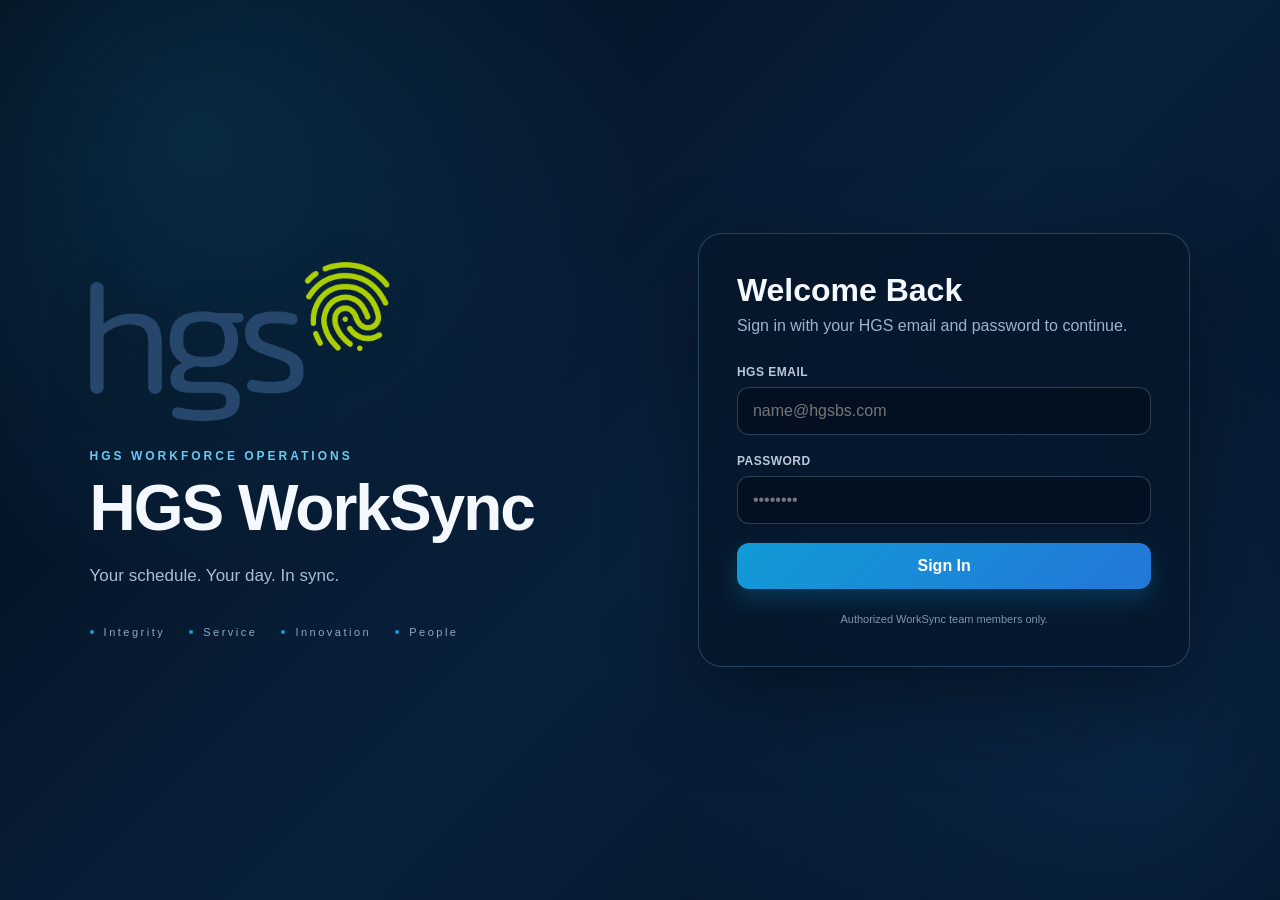
==== index.html @ 19488975 "Update index.html Unify Admin and WFM Command Center landing page" ====
<!DOCTYPE html>
<html lang="en">
<head>
<meta charset="UTF-8">
<meta http-equiv="Cache-Control" content="no-store, no-cache, must-revalidate">
<meta http-equiv="Pragma" content="no-cache">
<meta http-equiv="Expires" content="0">
<meta name="viewport" content="width=device-width,initial-scale=1.0">
<title>HGS | WorkSync Alpha 10</title>
<script src="https://cdn.jsdelivr.net/npm/@supabase/supabase-js@2"></script>
<script src="https://cdn.sheetjs.com/xlsx-0.20.3/package/dist/xlsx.full.min.js"></script>
<script src="https://cdn.jsdelivr.net/npm/exceljs@4.4.0/dist/exceljs.min.js"></script>
<link rel="stylesheet" href="css/base.css">
<link rel="stylesheet" href="css/agent.css">
<link rel="stylesheet" href="css/tl.css">
<link rel="stylesheet" href="css/om.css">
<link rel="stylesheet" href="css/wfm.css">
<link rel="stylesheet" href="css/admin.css">
</head>
<body>

<div id="workSyncSplash" role="status" aria-live="polite" aria-label="Loading WorkSync">
  <div class="ws-splash-content">
    <div class="ws-splash-mark" aria-hidden="true"><span>W</span></div>
    <div class="ws-splash-name">Work<span>Sync</span></div>
    <div class="ws-splash-kicker">Workforce Synchronization Platform</div>
    <div class="ws-splash-loader" aria-hidden="true"><span></span></div>
    <div id="workSyncSplashStatus">Preparing your workspace…</div>
    <div class="ws-splash-foot">Schedules <b>·</b> Attendance <b>·</b> Requests</div>
  </div>
</div>

<section id="loginView" class="login">
  <div class="hero">
    <img class="login-logo" src="assets/hinduja-global-solutions-logo.png" alt="HGS">
    <div class="eyebrow">HGS Workforce Operations</div>
    <h1>HGS WorkSync</h1>
    <p>Your schedule. Your day. In sync.</p>
    <div class="values">
      <span><i></i>Integrity</span>
      <span><i></i>Service</span>
      <span><i></i>Innovation</span>
      <span><i></i>People</span>
    </div>
  </div>
  <div class="card">
    <h2>Welcome Back</h2>
    <p class="sub">Sign in with your HGS email and password to continue.</p>
    <div class="field">
      <label>HGS EMAIL</label>
      <input id="email" type="email" placeholder="name@hgsbs.com" autocomplete="username">
    </div>
    <div class="field">
      <label>PASSWORD</label>
      <input id="password" type="password" placeholder="••••••••" autocomplete="current-password">
    </div>
    <button class="primary" id="loginBtn">Sign In</button>
    <div class="msg" id="loginMsg"></div>
    <div id="loginStatus" class="hidden" style="display:none!important">
      <div id="statusWelcome"></div>
      <div id="statusUsername"></div>
      <div id="statusRole"></div>
      <div id="statusEmployee"></div>
    </div>
    <div class="note">Authorized WorkSync team members only.</div>
  </div>
</section>

<div id="appView" class="app hidden">
  <header class="top">
    <div class="brand">
      <img class="ccacLogo" src="assets/hgs-logo.png" alt="CCAC logo" style="filter:none; object-fit:contain;">
      <div class="brandmark"></div>
      <div>
        <strong>WorkSync</strong>
        <small id="brandContext">CONCEPCION CARRIER · ALPHA 10</small>
      </div>
    </div>
    <div class="userbox">
      <div class="clockbox">
        <img class="phflag" src="assets/phflag.png" alt="Philippines flag">
        <span class="clocklabel">PHT</span>
        <span id="liveClock">--:--:--</span>
      </div>
      <span id="who">Signed in as …</span>
      <div class="lr-notif" id="lrNotifWrap">
        <button type="button" class="lr-notif-btn" id="lrNotifBtn" title="Notifications">🔔 Alerts</button>
        <span class="lr-notif-count" id="lrNotifCount">0</span>
        <div class="lr-notif-panel" id="lrNotifPanel"><div class="lr-empty" style="margin:6px">No notifications yet.</div></div>
      </div>
      <span class="sep">|</span>
      <span class="title" id="headerTitle">—</span>
      <span class="sep">|</span>
      <span class="active">Active</span>
      <button class="refresh-dashboard" id="refreshDashboardBtn" title="Refresh dashboard data">↻ Refresh Dashboard</button>
      <button class="logout" id="logoutBtn">Sign out</button>
    </div>
  </header>

  <nav class="nav">
    <button class="active" id="homeNav">⌂ Home</button>
    <button class="admin-only" id="scheduleNav">▣ Schedule Management</button>
    <button class="admin-only" id="briefsNav">☰ Briefs</button>
    <button class="admin-only" id="verintWorkspaceNav">▦ Command Center</button>
    <button class="roster-access" id="rosterNav">♙ Roster</button>
    <button class="admin-only" id="requestsNav">✎ Requests</button>
    <button class="admin-only" id="accessNav">⌁ Access</button>
    <button class="archive-only" id="archiveNav">▤ Attendance Archive</button>
    <button class="archive-only" id="scheduleChangesNav">⇄ Schedule Changes</button>
    <button class="admin-only settings-only" id="settingsNav">⚙ Settings</button>
    <button class="admin-only settings-only" id="databaseSettingsNav" style="display:none!important">⚙ Database</button>
    <button class="agent-only" id="myScheduleNav">▣ My Schedule</button>
    <button class="agent-only" id="agentRequestsNav">✎ Requests</button>
    <button class="tl-only" id="tlMyScheduleNav">▣ My Schedule</button>
    <button class="tl-only" id="tlScheduleNav">▣ Team Schedule</button>
    <button class="tl-only" id="myTeamNav">♟ My Team</button>
    <button class="tl-only" id="tlRequestsNav">✎ Requests</button>
    <button class="om-only" id="omDailyStaffingNav">▦ Daily Staffing</button>
    <button class="om-only" id="omMyTLsNav">♟ My TLs</button>
    <button class="om-only" id="omRequestsNav">✎ Requests</button>
  </nav>

  <section id="homeView" class="view active">
    <div class="heading">
      <div><h1 id="homeHeading">WFM Home</h1><p id="homeSubheading">Concepcion Carrier workforce management and schedule control center.</p></div>
      <div class="pill" id="homePill">CCAC · WFM</div>
    </div>
    <div class="homegrid">
      <section class="feature real">
        <div class="icon">📅</div><h2>Schedule Management</h2>
        <p>Manage the official scheduler snapshot workflow. Beta 2 currently supports uploading, previewing, and publishing the scheduler schedule.</p>
        <span class="tag">Functional · Beta 2</span>
        <div class="subgrid">
          <div class="subcard"><strong>Schedule Upload</strong><span>Upload IDP / scheduler snapshot</span></div>
          <div class="subcard"><strong>Published Schedules</strong><span>Coming later</span></div>
          <div class="subcard"><strong>Schedule History</strong><span>Coming later</span></div>
        </div>
        <button id="openUpload">Open Schedule Management</button>
      </section>
      <section class="feature real">
        <div class="icon">👥</div><h2>Roster</h2>
        <p>Manage the authoritative CCAC workforce roster, Employee ID mapping, Team Leader assignment, and workforce status. Login access is separate from roster membership.</p>
        <span class="tag">Functional · Beta 2</span>
        <div class="subgrid">
          <div class="subcard"><strong>Master Roster</strong><span>Authoritative workforce records</span></div>
          <div class="subcard"><strong>TL Mapping</strong><span>Employee → Team Leader</span></div>
          <div class="subcard"><strong>Access</strong><span>Login linkage is separate</span></div>
        </div>
        <button id="openRoster">Open Roster</button>
      </section>
      <section class="feature real admin-card-only">
        <div class="icon">⚙️</div><h2>Settings & Database Environment</h2>
        <p>Toggle between Supabase Production and Neon Sandbox databases, configure endpoints, and simulate branch perspectives.</p>
        <span class="tag">System Control</span>
        <div class="subgrid">
          <div class="subcard"><strong>Database Router</strong><span id="homeDbStatus">Production (Supabase)</span></div>
          <div class="subcard"><strong>Sandbox DB</strong><span>Neon DB isolated</span></div>
          <div class="subcard"><strong>Role Simulator</strong><span>Multi-branch testing</span></div>
        </div>
        <button id="openSettingsHome">Open Settings & Database</button>
      </section>
      <section class="feature real admin-card-only">
        <div class="icon">▦</div><h2>Command Center</h2>
        <p>Real-time CCAC intraday operations, agent activity monitoring, interval roster tracking, and attendance status.</p>
        <span class="tag">Real-Time Ops</span>
        <div class="subgrid">
          <div class="subcard"><strong>Intraday Tracking</strong><span>15-min intervals</span></div>
          <div class="subcard"><strong>Agent State</strong><span>Available, Break, Lunch</span></div>
          <div class="subcard"><strong>Daily Staffing</strong><span>Coverage vs Inflow</span></div>
        </div>
        <button id="openCommandCenterHome">Open Command Center</button>
      </section>
      <section class="feature real admin-card-only">
        <div class="icon">📊</div><h2>Briefs Hub</h2>
        <p>Executive coverage briefs, morning SOD summaries, and agent login timeliness reports.</p>
        <span class="tag">Reporting</span>
        <div class="subgrid">
          <div class="subcard"><strong>Coverage Brief</strong><span>Hourly agent dispersion</span></div>
          <div class="subcard"><strong>Login Brief</strong><span>First activity audit</span></div>
          <div class="subcard"><strong>Export</strong><span>Excel & CSV</span></div>
        </div>
        <button id="openBriefsHome">Open Briefs Hub</button>
      </section>
      <section class="feature real admin-card-only">
        <div class="icon">🧪</div><h2>Break Dispersion Engine</h2>
        <p>Automated intraday break and lunch dispersion optimizer to eliminate interval staffing deficits.</p>
        <span class="tag">Optimizer</span>
        <div class="subgrid">
          <div class="subcard"><strong>Algorithm</strong><span>Equal distribution</span></div>
          <div class="subcard"><strong>Safe Apply</strong><span>Atomic transactions</span></div>
          <div class="subcard"><strong>Sandbox Tested</strong><span>Isolated from prod</span></div>
        </div>
        <button id="openBreakDispersionHome">Open Break Dispersion</button>
      </section>
      <section class="feature"><div class="icon">📝</div><h2>Requests</h2><p>View and manage employee requests, with approvals included as part of the request workflow.</p><span class="tag">Placeholder</span><button class="placeholder">Coming Soon</button></section>
      <section class="feature"><div class="icon">🔐</div><h2>Access</h2><p>WFM access directory, team monitoring, and controlled View As tools across all Concepcion Carrier branches.</p><span class="tag">WFM Monitoring</span><button id="openAccessHome">Open Access</button></section>
    </div>
    <div class="banner warn" style="margin-top:20px"><strong>Alpha 10:</strong> Schedule Management and the Master Roster are functional. Schedule Management controls published schedule snapshots; Roster controls the authoritative workforce master. They are separate modules.</div>
  </section>

  <main class="wrap">
     
<div id="smEditModal" class="sm-modal hidden" aria-hidden="true">
  <div class="sm-modal-backdrop"></div>
  <section class="sm-modal-card" role="dialog" aria-modal="true" aria-labelledby="smEditTitle">
    <div class="sm-modal-head"><div><div class="eyebrow">WFM Change</div><h2 id="smEditTitle">Edit Schedule</h2><p id="smEditMeta">—</p></div><button id="smEditClose" class="secondary" type="button">×</button></div>
    <div class="sm-edit-grid">
      <div class="field"><label>Date</label><input id="smEditDate" type="text" readonly></div>
      <div class="field"><label>Schedule Status</label><select id="smEditStatus"><option value="WORKING">ON DUTY</option><option value="ML">ML</option><option value="SL">SL</option><option value="OFF">OFF</option></select></div>
      <div class="field"><label>Shift Start</label><input id="smEditStart" type="time"></div>
      <div class="field"><label>Shift End</label><input id="smEditEnd" type="time"></div>
    </div>
    <div class="sm-edit-section"><h3>Activities</h3><div id="smEditActivities"></div></div>
    <div class="field"><label>Reason / Notes</label><textarea id="smEditNotes" rows="3" placeholder="Required for a schedule change…"></textarea></div>
    <div class="sm-edit-foot"><span class="sm-draft-warning">Changes are prepared as a WFM edit draft; schedule history remains untouched.</span><div><button id="smEditCancel" class="secondary" type="button">Cancel</button><button id="smEditSave" class="primary" type="button">Save Change</button></div></div>
  </section>
</div>


<!-- Schedule Management visible surface: exact A2 Refined v5 WFM ingestion engine, isolated in an iframe to preserve its working UI/logic. -->
    <section id="scheduleView" class="view">
      <div class="heading">
        <div><h1>Schedule Management</h1><p>Choose how you want to work with the workforce schedule.</p></div>
        <div class="pill">CCAC · WFM CONTROL CENTER</div>
      </div>
      <div class="sm-hub-grid">
        <button id="openScheduleIngester" class="sm-hub-card" type="button">
          <span class="sm-hub-icon">↥</span>
          <span><strong>Schedule Ingester</strong><small>Upload, validate, preview, and publish the scheduler file.</small></span>
          <span class="sm-hub-arrow">→</span>
        </button>
        <button id="openScheduleManager" class="sm-hub-card sm-hub-card-primary" type="button">
          <span class="sm-hub-icon">▣</span>
          <span><strong>View &amp; Manage Schedule</strong><small>Browse LOB → Team Leader → Agent → Week, then open a day to inspect the schedule.</small></span>
          <span class="sm-hub-arrow">→</span>
        </button>
        <button id="openBreakDispersion" class="sm-hub-card" type="button">
          <span class="sm-hub-icon">⟳</span>
          <span><strong>Break dispersion</strong><small>CCAC · Check interval health (red / amber / green), training pull-outs, and who is left to cover calls.</small></span>
          <span class="sm-hub-arrow">→</span>
        </button>
        <button id="openScheduleChanges" class="sm-hub-card" type="button">
          <span class="sm-hub-icon">⇄</span>
          <span><strong>Schedule Changes</strong><small>Make approved edits and swaps, and review the change log.</small></span>
          <span class="sm-hub-arrow">→</span>
        </button>
      </div>
      <div class="sm-note"><strong>Flow:</strong> Ingester flags consecutive/conflicting breaks → open <strong>Break dispersion</strong> to inspect SL risk by interval → adjust allocation. Coverage Briefs export the same health view for leadership.</div>
    </section>
    
    <section id="scheduleEngineView" class="view">
  <iframe id="scheduleEngineFrame" class="schedule-engine-frame" title="WorkSync WFM Schedule Ingestion" src="schedule-engine.html"></iframe>
  <div id="legacyScheduleManagement" style="display:none !important">

      <div class="heading">
        <div><h1>Schedule Management</h1><p>Upload the WorkSync Schedule Import Template, validate it against the master roster, preview it, and publish the official schedule for a specific Workforce week.</p></div>
        <div class="pill">CONCEPCION CARRIER · SCHEDULE MANAGEMENT</div>
      </div>
      <div class="panel" id="currentSchedulePanel">
        <div style="display:flex;justify-content:space-between;gap:16px;align-items:flex-start;flex-wrap:wrap">
          <div><h2 style="margin:0 0 5px">Current Published Schedule</h2><p id="currentScheduleSummary" style="margin:0;color:#667a91;font-size:12px">Loading the current published schedule…</p></div>
          <div style="display:flex;align-items:center;gap:8px">
            <button id="refreshScheduleBtn" class="secondary" type="button" style="white-space:nowrap">↻ Refresh Schedule</button>
            <span id="currentScheduleBadge" class="access-badge linked">LOADING</span>
          </div>
        </div>
        <div class="stats" style="margin-top:15px">
          <div class="stat"><div class="n" id="currentScheduleVersion">—</div><div class="l">Version</div></div>
          <div class="stat"><div class="n" id="currentScheduleEmployees">—</div><div class="l">Employees</div></div>
          <div class="stat"><div class="n green" id="currentScheduleRows">—</div><div class="l">Daily Schedules</div></div>
          <div class="stat"><div class="n" id="currentScheduleActivities">—</div><div class="l">Activities</div></div>
        </div>
        <div id="currentScheduleMeta" class="roster-note" style="margin-top:12px">The latest published scheduler snapshot will appear here.</div>
      </div>

      <div class="panel" id="publishedWeeksPanel">
        <div style="display:flex;justify-content:space-between;gap:16px;align-items:flex-start;flex-wrap:wrap">
          <div><h2 style="margin:0 0 5px">Published Workforce Weeks</h2><p id="publishedWeeksSummary" style="margin:0;color:#667a91;font-size:12px">Loading published weeks…</p></div>
          <span class="access-badge linked">WEEK-BASED</span>
        </div>
        <div class="tablewrap" style="margin-top:15px">
          <table>
            <thead><tr><th>Branch</th><th>Week</th><th>Version</th><th>Status</th><th>Source</th><th>Published</th></tr></thead>
            <tbody id="publishedWeeksBody"></tbody>
          </table>
        </div>
        <div class="roster-note">Upcoming schedules can be published ahead of time. WorkSync keeps the current week live and automatically uses the published version whose week range contains the current PHT date.</div>
      </div>
      <div class="panel">
        <div class="drop" id="drop">
          <h3>Upload WorkSync Schedule Template</h3>
          <p>Upload the canonical WorkSync Schedule Import Template. Select the Concepcion Carrier branch first: <strong>CCAC CCAC</strong>, <strong>CCAC CMIP</strong>, or <strong>CCAC CDI</strong>. WorkSync validates Employee IDs against the authoritative branch roster, resolves Team Leader / Group / Sub Group, and publishes a branch-specific schedule version without touching the other branches.</p>
          <div style="display:flex;gap:12px;flex-wrap:wrap;margin:12px 0;align-items:end">
            <label style="display:flex;flex-direction:column;gap:5px;font-size:12px;font-weight:700;color:#52677d">Concepcion Carrier Branch <select id="scheduleLob" style="padding:9px;border:1px solid #cbd6e2;border-radius:8px;min-width:150px"><option value="CCAC" selected>CCAC CCAC</option><option value="CMIP">CCAC CMIP</option><option value="CDI">CCAC CDI</option></select></label>
            <label style="display:flex;flex-direction:column;gap:5px;font-size:12px;font-weight:700;color:#52677d">Week Start <input id="scheduleWeekStart" type="date" style="padding:9px;border:1px solid #cbd6e2;border-radius:8px"></label>
            <label style="display:flex;flex-direction:column;gap:5px;font-size:12px;font-weight:700;color:#52677d">Week End <input id="scheduleWeekEnd" type="date" style="padding:9px;border:1px solid #cbd6e2;border-radius:8px"></label>
            <button class="secondary" id="nextWeekBtn" type="button" style="white-space:nowrap">Use Next Workforce Week</button>
          </div>
          <label class="filebtn" for="file">Choose Excel file</label>
          <input id="file" type="file" accept=".xlsx,.xlsm,.xls">
          <div id="filemeta" class="filemeta">No file selected.</div>
        </div>
        <div id="message"></div>
      </div>
      <div id="preview" class="hidden">
        <div class="panel">
          <h2 style="margin-top:0">Import Preview</h2>
          <div class="stats">
            <div class="stat"><div class="n" id="employees">0</div><div class="l">Employees</div></div>
            <div class="stat"><div class="n green" id="working">0</div><div class="l">Working</div></div>
            <div class="stat"><div class="n" id="off">0</div><div class="l">OFF</div></div>
            <div class="stat"><div class="n orange" id="exceptions">0</div><div class="l">Other / Exception</div></div>
            <div class="stat"><div class="n" id="activities">0</div><div class="l">Activities</div></div>
          </div>
          <div class="actions"><button class="secondary" id="clearBtn">Clear</button><button class="publish" id="publishBtn" disabled>Publish Schedule</button></div>
        </div>
        <div class="panel"><h3>Schedule Version</h3><div id="versionText" style="color:#53657d"></div></div>
        <div class="panel">
  <div style="display:flex;justify-content:space-between;align-items:flex-start;gap:14px;flex-wrap:wrap">
    <div>
      <h3 style="margin-bottom:4px">Roster Match Preview</h3>
      <div id="rosterMatchStatus" class="roster-note">Matching the uploaded employees to the current WorkSync roster…</div>
    </div>
    <button class="secondary" id="matchRosterBtn" type="button">↻ Match to Current Roster</button>
  </div>
  <div class="tablewrap">
    <table>
      <thead><tr><th>Employee ID</th><th>Name</th><th>Branch</th><th>Group</th><th>TL</th><th>Match</th></tr></thead>
      <tbody id="rosterBody"></tbody>
    </table>
  </div>
</div>
        <div class="panel"><h3>Schedule Preview</h3><div class="tablewrap"><table><thead><tr><th>Employee ID</th><th>Agent Name</th><th>Date</th><th>Status</th><th>Shift Start</th><th>Shift End</th></tr></thead><tbody id="scheduleBody"></tbody></table></div></div>
      </div>
    
  </div>
</section>

    <section id="rosterAdminView" class="view">
      <div class="heading">
        <div><h1>Roster</h1><p>Master workforce directory and Team Leader mapping. Login access is separate from workforce visibility.</p></div>
        <div class="pill">CONCEPCION CARRIER · ROSTER</div>
      </div>
      <div class="panel" id="currentRosterPanel" style="margin-bottom:16px">
        <div style="display:flex;justify-content:space-between;gap:16px;align-items:flex-start;flex-wrap:wrap">
          <div><h2 style="margin:0 0 5px">Current Master Roster</h2><p id="currentRosterSummary" style="margin:0;color:#667a91;font-size:12px">Loading the authoritative Concepcion Carrier roster…</p></div>
          <div style="display:flex;align-items:center;gap:8px">
            <button id="refreshRosterBtn" class="secondary" type="button" style="white-space:nowrap">↻ Refresh Roster</button>
            <span id="currentRosterBadge" class="access-badge linked">LOADING</span>
          </div>
        </div>
        <div id="currentRosterMeta" class="roster-note" style="margin-top:12px">The latest published master roster will appear here.</div>
      </div>
      <div class="roster-kpis">
        <div class="roster-kpi"><b id="rosterTotal">0</b><span>Active Employees</span></div>
        <div class="roster-kpi"><b id="rosterLinked">0</b><span>WorkSync Profiles</span></div>
        <div class="roster-kpi warn"><b id="rosterUnassigned">0</b><span>Needs TL Mapping</span></div>
        <div class="roster-kpi"><b id="rosterTLs">0</b><span>Team Leaders</span></div>
      </div>
      <section class="agent-card">
        <div class="roster-import-head" style="display:flex;justify-content:space-between;gap:16px;align-items:end;flex-wrap:wrap;margin-bottom:14px">
          <div><h3 style="margin:0 0 4px">Master Roster Upload</h3><p style="margin:0;color:var(--muted);font-size:11px">Upload the authoritative workforce masterlist. WorkSync reads the Agent Roster Billable sheet, preserves the existing branch values (CCAC / CMIP / CDI), uses Employee ID + September TL as the master mapping, and publishes branch-aware changes without deactivating employees from another branch.</p></div>
          <label class="publish" style="display:inline-flex;align-items:center;gap:8px;cursor:pointer;padding:10px 14px;border-radius:10px"><input id="rosterMasterFile" type="file" accept=".xlsx,.xls,.xlsm" style="display:none"><span>Import Master Roster</span></label>
        </div>
        <div id="rosterMasterDrop" class="roster-note" style="border-style:dashed;text-align:center;cursor:pointer;margin-bottom:14px">Drop the masterlist workbook here, or click <strong>Import Master Roster</strong> above.</div>
        <div id="rosterMasterStatus"></div>
        <div id="rosterMasterPreview" class="hidden" style="margin-bottom:18px">
          <div class="roster-kpis">
            <div class="roster-kpi"><b id="masterEmployees">0</b><span>Employees in Source</span></div>
            <div class="roster-kpi"><b id="masterAssigned">0</b><span>TL Assigned</span></div>
            <div class="roster-kpi warn"><b id="masterUnassigned">0</b><span>TL Unassigned</span></div>
            <div class="roster-kpi"><b id="masterAccounts">0</b><span>Leadership Accounts Detected</span></div>
          </div>
          <div class="roster-import-meta" id="rosterImportMeta" style="font-size:11px;color:var(--muted);margin-bottom:10px"></div>
          <div class="actions" style="justify-content:flex-end;display:flex;gap:8px"><button class="secondary" id="rosterMasterClear">Clear</button><button class="publish" id="rosterMasterPublish">Publish Master Roster</button></div>
          <div class="roster-note" id="rosterMasterMappingNote"></div>
          <div class="tablewrap roster-table" style="margin-top:12px"><table><thead><tr><th>Employee ID</th><th>Name</th><th>Email</th><th>Group</th><th>Subgroup</th><th>Site</th><th>Team Leader</th><th>Status</th></tr></thead><tbody id="masterRosterPreviewBody"></tbody></table></div>
        </div>
        <div class="roster-toolbar">
          <div class="field"><label>Concepcion Carrier Branch</label><select id="rosterBranchFilter"><option value="CCAC" selected>CCAC CCAC</option><option value="CMIP">CCAC CMIP</option><option value="CDI">CCAC CDI</option></select></div>
          <div class="field"><label>Search</label><input id="rosterSearch" placeholder="Employee ID or name"></div>
          <div class="field"><label>Team Leader</label><select id="rosterTLFilter"><option value="">All Team Leaders</option><option value="__UNASSIGNED__">Unassigned</option></select></div>
          <div class="field"><label>Access</label><select id="rosterAccessFilter"><option value="">All</option><option value="linked">WorkSync access</option><option value="none">No WorkSync access</option></select></div>
        </div>
        <div class="tablewrap roster-table">
          <table>
            <thead><tr><th>Employee</th><th>Employee ID</th><th>Branch</th><th>Group</th><th>Subgroup</th><th>Team Leader</th><th>WorkSync Access</th><th>Action</th></tr></thead>
            <tbody id="rosterAdminBody"></tbody>
          </table>
        </div>
        <div class="roster-note"><strong>Important:</strong> This master roster is the authoritative Employee → Team Leader mapping across the three Concepcion Carrier branches. Changing Team Leader assignments is scoped to the selected branch record and does not alter login access. CIT Channel is a permanent Voice/Digital assignment until changed by an authorized user; new schedule publications snapshot that allocation so older published schedules are not silently reclassified. Roster membership is independent of login access, so an employee can be visible to their TL/OM even without a WorkSync account.</div>
      </section>
    </section>
    
    <section id="attendanceArchiveView" class="view">
      <div style="margin-bottom:12px">
        <h1 style="margin:0">Attendance Archive</h1>
        <p class="muted" style="margin:4px 0 0">Saved AM, PM, and EOS runs, and the absenteeism report. You see the branches and teams your role allows.</p>
      </div>
      <div class="aa-tabs">
        <button type="button" class="aa-tab active" data-aa-tab="day">Day view</button>
        <button type="button" class="aa-tab" data-aa-tab="report">Absenteeism</button>
      </div>
      <div id="aaDayTab">
      <div class="sm-note" style="margin-top:18px"><strong>Attendance archive.</strong> Saved AM, PM, and EOS runs for the selected date. The latest version of each run is shown unless you tick All versions.</div>
      <div style="display:flex;gap:10px;flex-wrap:wrap;align-items:end;margin:12px 0">
        <div class="field"><label>Date (PHT)</label><input type="date" id="arDate"></div>
        <div class="field"><label>Branch</label><select id="arBranch"><option value="ALL">All branches</option><option value="CCAC">CCAC CCAC</option><option value="CMIP">CCAC CMIP</option><option value="CDI">CCAC CDI</option></select></div>
        <div class="field"><label>Run</label><select id="arSession"><option value="ALL">All runs</option><option value="AM">AM</option><option value="PM">PM</option><option value="EOS">EOS</option></select></div>
        <div class="field"><label>Team Leader</label><select id="arTl"><option value="">All</option></select></div>
        <div class="field"><label>Status</label><select id="arStatus"><option value="">All</option></select></div>
        <div class="field"><label>Group</label><select id="arGroup"><option value="">All groups</option><option value="CAT">CAT</option><option value="CET">CET</option><option value="CIT Voice">CIT Voice</option><option value="CIT Digital">CIT Digital</option><option value="Unassigned">Unassigned</option></select></div>
        <label style="display:flex;gap:6px;align-items:center;font-size:12px"><input type="checkbox" id="arAllVersions"> All versions (WFM)</label>
        <button type="button" class="secondary" id="arLoadBtn">Load archive</button>
        <button type="button" class="secondary" id="arExportBtn" disabled>Export CSV</button>
      </div>
      <div id="arSummary"></div>
      <div id="arGroupSummary" style="margin:10px 0"></div>
      <div id="arLists" style="display:none"></div>
      <div id="arTableWrap" class="tablewrap" style="max-height:460px;overflow:auto;margin-top:10px"><table>
        <thead><tr><th>Run</th><th>Branch</th><th>Group</th><th>Agent</th><th>Team Leader</th><th>Status</th><th>Scheduled shift</th><th>First login</th><th>vs start</th></tr></thead>
        <tbody id="arBody"><tr><td colspan="9" class="muted">Pick a date and load the archive.</td></tr></tbody>
      </table></div>
            </div>
      <div id="aaReportTab" style="display:none">
      <div class="sm-note" style="margin-top:18px"><strong>Absenteeism report.</strong> Absence rate = absent ÷ scheduled to work, using each day's latest EOS run. You see what your role allows: WFM sees all branches, OPS their branches, TLs their team.</div>
      <div style="display:flex;gap:10px;flex-wrap:wrap;align-items:end;margin:12px 0">
        <div class="field"><label>From</label><input type="date" id="abFrom"></div>
        <div class="field"><label>To</label><input type="date" id="abTo"></div>
        <button type="button" class="secondary" data-ab-preset="day">Day</button>
        <button type="button" class="secondary" data-ab-preset="week">Week</button>
        <button type="button" class="secondary" data-ab-preset="month">Month</button>
        <button type="button" class="secondary" id="abLoadBtn">Build report</button>
        <button type="button" class="secondary" id="abExportBtn" disabled>Export CSV</button>
        <button type="button" class="secondary" id="arPurgeBtn" style="display:none">Clear records older than 90 days</button>
      </div>
      <div id="abSummary"></div>
      <div id="abTlWrap" style="margin-top:10px"></div>
      <div id="abGroupWrap" style="margin-top:10px"></div>
      <div id="abTopWrap" style="margin-top:10px"></div>
      <div id="abMissing" style="margin-top:10px"></div>
      <div id="arPurgeMsg" style="margin-top:10px"></div>
      </div>
    </section>
    <section id="scheduleChangesView" class="view">
      <div style="margin-bottom:12px">
        <h1 style="margin:0">Schedule Changes</h1>
        <p class="muted" style="margin:4px 0 0">Approved edits and swaps, with who made them and the approval reference. The log is read-only for everyone.</p>
      </div>
      <div id="chgFormWrap">
        <div class="sm-note"><strong>Make a change (WFM).</strong> Enter the approval reference from the email, then preview before applying. The change updates the current published schedule and is logged.</div>
        <div class="chg-top">
          <div class="field"><label>Type</label><select id="chgType"><option value="EDIT">Edit one shift</option><option value="SWAP">Swap two shifts</option></select></div>
          <div class="field" style="flex:2"><label>Approval ref (email subject, date, approver)</label><input id="chgRef" placeholder="e.g. Swap request · 20 Oct · approved by J. Par"></div>
          <div class="field" style="flex:2"><label>Reason</label><input id="chgReason" placeholder="Short reason"></div>
        </div>
        <datalist id="chgRoster"></datalist>
        <div class="chg-cols">
          <div class="chg-side">
            <div class="lst-head">Agent A</div>
            <div class="field"><label>Agent name</label><input id="chgAInput" list="chgRoster" placeholder="Start typing a name"><input type="hidden" id="chgAEid"><div id="chgAName" class="chg-name"></div></div>
            <div class="field"><label>Date</label><input type="date" id="chgADate"></div>
            <div class="field"><label>New status</label><select id="chgAStatus"><option value="WORKING">WORKING</option><option value="OFF">OFF</option><option value="VL">VL</option><option value="ML">ML</option><option value="SL">SL</option></select></div>
            <div class="chg-times"><div class="field"><label>Start</label><input type="time" id="chgAStart"></div><div class="field"><label>End</label><input type="time" id="chgAEnd"></div></div>
          </div>
          <div class="chg-side" id="chgBWrap" style="display:none">
            <div class="lst-head">Agent B</div>
            <div class="field"><label>Agent name</label><input id="chgBInput" list="chgRoster" placeholder="Start typing a name"><input type="hidden" id="chgBEid"><div id="chgBName" class="chg-name"></div></div>
            <div class="field"><label>Date</label><input type="date" id="chgBDate"></div>
            <div class="field"><label>New status</label><select id="chgBStatus"><option value="WORKING">WORKING</option><option value="OFF">OFF</option><option value="VL">VL</option><option value="ML">ML</option><option value="SL">SL</option></select></div>
            <div class="chg-times"><div class="field"><label>Start</label><input type="time" id="chgBStart"></div><div class="field"><label>End</label><input type="time" id="chgBEnd"></div></div>
          </div>
        </div>
        <div class="chg-actions"><button class="secondary" id="chgPreviewBtn">Preview</button><button id="chgApplyBtn">Apply change</button></div>
        <div id="chgPreview"></div>
        <div id="chgResult"></div>
      </div>
      <div class="chg-log-head">
        <div style="font-weight:800;font-size:16px">Change log</div>
        <div class="chg-filters">
          <div class="field"><label>From</label><input type="date" id="chgFrom"></div>
          <div class="field"><label>To</label><input type="date" id="chgTo"></div>
          <button class="secondary" id="chgLoadBtn">Load log</button>
        </div>
      </div>
      <div class="tablewrap" style="max-height:520px;overflow:auto"><table>
        <thead><tr><th>Date</th><th>Type</th><th>Agent</th><th>Team Leader</th><th>Change</th><th>Swap with</th><th>Approval ref</th><th>Reason</th><th>By</th><th>When</th></tr></thead>
        <tbody id="chgLogBody"><tr><td colspan="10" class="muted">Load the log to see changes.</td></tr></tbody>
      </table></div>
    </section>
    <section id="briefsHubView" class="view">
      <div class="heading">
        <div><h1>WorkSync Briefs</h1><p>Operational documents generated from schedule, roster, and login data.</p></div>
        <div class="pill">WFM · BRIEFS</div>
      </div>
      <div class="briefs-grid">
        <button type="button" class="brief-card" id="briefOpenCoverage">
          <strong>Coverage &amp; allocation</strong>
          <span>CCAC interval coverage: who is off-phone, who remains available to cover, and where SL risk is elevated.</span>
        </button>
        <button type="button" class="brief-card" id="briefOpenAttendance">
          <strong>Login vs schedule</strong>
          <span>Intalk login history matched to published schedule: on time, late, absent, leave, OFF and training.</span>
        </button>
      </div>
      <div class="sm-note" style="max-width:960px;margin-top:16px">Briefs grow as a suite. First brief uses published WorkSync schedules. The Login vs schedule brief uses an Intalk login export.</div>
    </section>
    <section id="coverageBriefView" class="view">
      <div class="heading">
        <div><h1>Coverage &amp; allocation</h1><p>CCAC · compromised 15-minute intervals · who is on break and which breaks are conflicting</p></div>
        <div class="pill">BRIEF · CCAC</div>
      </div>
      <div style="margin-bottom:12px"><button type="button" class="secondary" id="coverageBackBriefs">← Back to Briefs</button></div>
      <div class="cov-toolbar">
        <div class="field"><label>Date (PHT)</label><input type="date" id="covDate"></div>
        <button type="button" class="publish" id="covRunBtn">Run brief</button>
        <button type="button" class="secondary" id="covExportBtn" disabled>Export CSV</button>
      </div>
      <div id="covMsg"></div>
      <div class="cov-stat-row" id="covStats" style="display:none">
        <div class="cov-stat"><b id="covStatChecked">0</b><span>Intervals checked</span></div>
        <div class="cov-stat"><b id="covStatRed">0</b><span>Red intervals</span></div>
        <div class="cov-stat"><b id="covStatAmber">0</b><span>Amber intervals</span></div>
        <div class="cov-stat"><b id="covStatConflicts">0</b><span>Intervals with conflicting breaks</span></div>
      </div>
      <div class="sm-note" id="covAssume" style="display:none;margin-top:10px"></div>
      <div class="cov-table-wrap" style="margin-top:10px">
        <table class="cov-table">
          <thead><tr>
            <th>Status</th><th>Time</th><th>Scheduled</th><th>Available</th><th>On break / lunch / BOP</th><th>Conflicting breaks</th><th>Training</th><th>Other off-phone</th>
          </tr></thead>
          <tbody id="covBody"><tr><td colspan="8" class="muted">Run the brief for a CCAC date with a published schedule.</td></tr></tbody>
        </table>
      </div>
      <div class="sm-note" style="margin-top:12px"><strong>How status is set:</strong> Available = scheduled CIT voice agents minus everyone off-phone in the interval (breaks, lunches, BOPs, training, other). Red is below the team minimum of 2 available. Amber is 2 up to the green level. Green is at or above the green level, so green intervals are not listed. A break is conflicting only when removing it would lift cover to a better level. This brief uses the published schedule, so borrowed or manual off-phone counts are not included.</div>
    </section>
    <section id="loginBriefView" class="view">
      <div class="heading">
        <div><h1>Intalk Login vs Schedule</h1><p>WFM attendance reconciliation across CCAC, CMIP, and CDI · presence, tardiness, absence, leave, OFF, and training</p></div>
        <div class="pill">WFM · MULTI-LOB</div>
      </div>
      <div style="margin-bottom:12px"><button type="button" class="secondary" id="loginBackBriefs">← Back to Briefs</button></div>
      <div class="cov-toolbar">
        <div class="field"><label>Date (PHT)</label><input type="date" id="liDate"></div>
        <div class="field"><label>LOB scope</label>
          <select id="liLob" style="min-width:190px;background:#fff;color:#18304a;border:1px solid var(--line);border-radius:10px;padding:8px 10px;min-height:38px">
            <option value="ALL">All LOBs</option>
            <option value="CCAC">CCAC CCAC</option>
            <option value="CMIP">CCAC CMIP</option>
            <option value="CDI">CCAC CDI</option>
          </select>
        </div>
        <div class="field"><label>Run</label><select id="liSession" style="min-width:150px;background:#fff;color:#18304a;border:1px solid var(--line);border-radius:10px;padding:8px 10px;min-height:38px"><option value="">Select run…</option><option value="AM">AM check</option><option value="PM">PM check</option><option value="EOS">EOS (final)</option></select></div>
        <div class="field"><label>Intalk login export (CSV)</label>
          <div style="display:flex;gap:8px;align-items:center;margin-top:4px;flex-wrap:wrap">
            <button type="button" class="secondary" id="liPickBtn">Choose CSV…</button>
            <span id="liFileName" style="font-size:12px;color:#53677c">No file chosen</span>
            <input type="file" id="liFile" accept=".csv,text/csv" style="display:none">
          </div>
        </div>
        <button type="button" class="publish" id="liRunBtn">Run attendance check</button>
        <button type="button" class="secondary" id="liExportBtn" disabled>Export CSV</button>
      </div>
      <div id="liMsg"></div>
      <div class="cov-stat-row" id="liStats" style="display:none">
        <div class="cov-stat"><b id="liStatPresent">0</b><span>Present · any login</span></div>
        <div class="cov-stat"><b id="liStatOnTime">0</b><span>Present · on time</span></div>
        <div class="cov-stat"><b id="liStatLate">0</b><span>Tardy</span></div>
        <div class="cov-stat"><b id="liStatEarly">0</b><span>Early · outside window</span></div>
        <div class="cov-stat"><b id="liStatAbsent">0</b><span>Absent · no login</span></div>
        <div class="cov-stat"><b id="liStatLeave">0</b><span>Leave / OFF / no schedule</span></div>
        <div class="cov-stat"><b id="liStatTraining">0</b><span>Training agents</span></div>
      </div>
      <div class="sm-note" id="liBasis" style="display:none;margin-top:10px"></div>
      <h3 style="margin:18px 0 6px">Attendance · scheduled to work</h3>
      <div class="cov-table-wrap"><table class="cov-table">
        <thead><tr><th>Status</th><th>LOB</th><th>Agent</th><th>Group / Subgroup</th><th>Team Leader</th><th>Shift</th><th>First login</th><th>vs start</th><th>Intalk username</th></tr></thead>
        <tbody id="liAttBody"><tr><td colspan="9" class="muted">Choose the LOB scope, upload the Intalk export, and run the attendance check.</td></tr></tbody>
      </table></div>
      <h3 style="margin:18px 0 6px">Leave · OFF · training status · missing schedule rows</h3>
      <div class="cov-table-wrap"><table class="cov-table">
        <thead><tr><th>LOB</th><th>Agent</th><th>Group / Subgroup</th><th>Schedule status</th><th>First login</th><th>Flag / detail</th></tr></thead>
        <tbody id="liLeaveBody"><tr><td colspan="6" class="muted">—</td></tr></tbody>
      </table></div>
      <h3 style="margin:18px 0 6px">Training scheduled</h3>
      <div class="cov-table-wrap"><table class="cov-table">
        <thead><tr><th>LOB</th><th>Agent</th><th>Activity</th><th>Time</th></tr></thead>
        <tbody id="liTrainBody"><tr><td colspan="4" class="muted">—</td></tr></tbody>
      </table></div>
      <h3 style="margin:18px 0 6px">Intalk logins outside the selected scheduled population / requiring review</h3>
      <div class="cov-table-wrap"><table class="cov-table">
        <thead><tr><th>Intalk username</th><th>Intalk name</th><th>First login</th><th>Queues</th><th>Match / schedule note</th><th>Map to employee ID</th></tr></thead>
        <tbody id="liOtherBody"><tr><td colspan="6" class="muted">—</td></tr></tbody>
      </table></div>
      <div class="sm-note" style="margin-top:12px"><strong>Classification rules:</strong> Working agents are Present / On time when their first login is within 5 minutes after shift start, Tardy when later than 5 minutes, and Early when more than 60 minutes before shift start. An employee without a login is marked Absent only after the report cut-off reaches shift start + 5 minutes; otherwise they remain Not yet due. VL, SL, ML, other non-working schedule statuses, OFF, and missing schedule rows are listed separately. Name matching is exact after normalizing case and punctuation, with the existing username-to-employee-ID map taking priority. Review unmatched Intalk logins before treating the absent count as final.</div>

      
    </section>

        <section id="agentHomeView" class="view">
      <div class="heading">
        <div><h1>Good day, <span id="agentNameHeading">Agent</span></h1><p id="agentSubheading">CCAC · Agent</p></div>
        <div class="pill" id="agentDatePill">PHT</div>
      </div>
      <div class="agent-grid">
        <section class="agent-hero">
          <div class="agent-hero-head">
            <div>
              <div class="eyebrow">Today's Schedule · PHT</div>
              <h2 id="agentShiftTitle">No published schedule</h2>
            </div>
            <button id="liveScheduleLauncher" class="live-schedule-card-btn" type="button" aria-label="Open Live Schedule">
              <span class="live-schedule-launcher-dot"></span>
              <span>Live Schedule</span>
              <span id="liveScheduleLauncherTimer" class="live-schedule-launcher-timer hidden"></span>
            </button>
          </div>
          <div id="agentShiftSub" style="color:#b3cbe0;font-size:13px">Your schedule will appear here once Workforce publishes one.</div>
          <div class="shiftline"><div><div class="shiftlabel">Scheduled Shift</div><div class="shiftbig" id="agentShift">—</div></div><div class="state" id="agentState">WAITING</div></div>
          <div class="activitybar"><strong id="agentCurrentActivity">Scheduled Status</strong><span id="agentActivityDetail">—</span></div>
        </section>
        <section class="agent-card"><h3>Your Details</h3><div class="detailsgrid">
          <div class="detail"><span>Employee ID</span><strong id="agentEmployee">—</strong></div>
          <div class="detail"><span>Team Leader</span><strong id="agentTL">—</strong></div>
          <div class="detail"><span>Group</span><strong id="agentGroup">—</strong></div>
          <div class="detail"><span>Subgroup</span><strong id="agentSubgroup">—</strong></div>
          <div class="detail"><span>LOB</span><strong id="agentLOB">CCAC</strong></div>
          <div class="detail"><span>Site</span><strong id="agentSite">—</strong></div>
        </div></section>
      </div>
      <div class="agent-grid" style="margin-top:18px">
        <section class="agent-card"><h3>Today's Activities &amp; Special Events <span style="float:right;color:#8291a3;font-size:10px;font-weight:600">Today · Schedule-driven</span></h3><div id="agentActivities" class="agent-empty"><strong>No activities or special events today.</strong>Your assigned training and other scheduled activities for today will appear here.</div></section>
        <section class="agent-card"><h3>Weekly Schedule</h3><div id="agentWeek" class="agent-empty"><strong>No published schedule yet.</strong>Your weekly schedule will appear here.</div></section>
      </div>
      <div class="placeholder-grid">
        <button type="button" class="mini-feature" id="homeGoRequests" style="width:100%;text-align:left;cursor:pointer"><strong>📝 Requests</strong><span>Submit a leave or schedule-related request to Ops OM.</span></button>
        <button type="button" class="mini-feature" id="homeGoViewRequests" style="width:100%;text-align:left;cursor:pointer"><strong>☷ View Requests</strong><span>Track submitted requests and their status.</span></button>
      </div>
    </section>
    <section id="agentScheduleView" class="view">
      <div class="heading"><div><h1>My Schedule</h1><p>Your full published schedule for the current Workforce week.</p></div><div class="pill" id="agentScheduleWeekPill">CCAC · MY SCHEDULE</div></div>
      <div id="agentScheduleDetail" class="agent-card"><div class="agent-empty"><strong>Schedule-driven</strong>Your detailed weekly schedule will appear here once Workforce publishes one.</div></div>
    </section>
    <section id="wfmCommandCenterView" class="view">
      <div class="wfm-cc-wrap">
        <div class="wfm-cc-head">
          <div>
            <h1>WFM Intraday Command Center</h1>
            <p>Live scheduled activity view based on the current published workforce week.</p>
          </div>
          <div class="wfm-cc-actions">
            <span class="wfm-source-badge" id="wfmVersionBadge">Published schedule · loading…</span>
            <span class="wfm-source-badge" id="wfmLastRefresh">Last refreshed —</span>
          </div>
        </div>
        <div class="wfm-branchbar" id="wfmBranchBar">
          <span class="wfm-branch-label">View</span>
          <button class="wfm-branch-btn active" data-wfm-branch="ALL">ALL CCAC</button>
          <button class="wfm-branch-btn" data-wfm-branch="CCAC">CCAC</button>
          <button class="wfm-branch-btn" data-wfm-branch="CMIP">CMIP</button>
          <button class="wfm-branch-btn" data-wfm-branch="CDI">CDI</button>
        </div>
        <div class="wfm-cmd-layout">
          <section class="wfm-now-panel" aria-labelledby="wfmNowTitle">
            <div class="wfm-now-head">
              <div>
                <div class="wfm-now-main-title">
                  <span class="wfm-symbol green" aria-hidden="true"><svg viewBox="0 0 24 24"><path d="M4 4h16v16H4z"/><path d="M6.5 13h3l2-5 3 8 2-4h1"/></svg></span>
                  <h2 id="wfmNowTitle">NOW</h2>
                  <span class="wfm-current-badge">Current</span>
                </div>
                <div class="wfm-now-detail">
                  <div class="wfm-current-time" id="wfmCurrentInterval">—</div>
                  <div class="wfm-now-sub" id="wfmCurrentSub">Current PHT interval · published schedule</div>
                  <div class="wfm-filter-summary" id="wfmFilterSummary" style="display:none"></div>
                </div>
              </div>
              <div class="wfm-published-meta"><span>Published schedule</span><strong id="wfmCurrentDate">—</strong></div>
            </div>
            <div class="wfm-live-kpis" aria-label="Current interval workforce distribution">
              <section class="wfm-live-kpi calls"><div class="wfm-live-kpi-top"><span class="wfm-live-kpi-num" id="wfmCallsCount">—</span><span class="wfm-kpi-icon" aria-hidden="true"><svg viewBox="0 0 24 24"><path d="M4 13v-2a8 8 0 0 1 16 0v2"/><rect x="3" y="12" width="4" height="7" rx="2"/><rect x="17" y="12" width="4" height="7" rx="2"/><path d="M19 19c0 2-2 3-5 3h-2"/></svg></span></div><div class="wfm-live-kpi-label">Calls</div><div class="wfm-live-kpi-meta" id="wfmCallsMeta">—</div></section>
              <section class="wfm-live-kpi breaks"><div class="wfm-live-kpi-top"><span class="wfm-live-kpi-num" id="wfmBreakCount">—</span><span class="wfm-kpi-icon" aria-hidden="true"><svg viewBox="0 0 24 24"><path d="M5 8h12v8a4 4 0 0 1-4 4H9a4 4 0 0 1-4-4z"/><path d="M17 10h2a3 3 0 0 1 0 6h-2"/><path d="M8 3c-1 1 1 2 0 3M12 3c-1 1 1 2 0 3M16 3c-1 1 1 2 0 3"/></svg></span></div><div class="wfm-live-kpi-label">Break</div><div class="wfm-live-kpi-meta" id="wfmBreakMeta">—</div></section>
              <section class="wfm-live-kpi lunch"><div class="wfm-live-kpi-top"><span class="wfm-live-kpi-num" id="wfmLunchCount">—</span><span class="wfm-kpi-icon" aria-hidden="true"><svg viewBox="0 0 24 24"><path d="M4 3v7M7 3v7M10 3v7M7 10v11"/><path d="M17 3c-2 2-3 5-3 8h5M18 3v18"/></svg></span></div><div class="wfm-live-kpi-label">Lunch</div><div class="wfm-live-kpi-meta" id="wfmLunchMeta">—</div></section>
              <section class="wfm-live-kpi other"><div class="wfm-live-kpi-top"><span class="wfm-live-kpi-num" id="wfmOtherCount">—</span><span class="wfm-kpi-icon" aria-hidden="true"><svg viewBox="0 0 24 24"><rect x="3" y="4" width="15" height="16" rx="2"/><path d="M7 2v4M14 2v4M3 9h15"/><circle cx="17" cy="17" r="4"/><path d="M17 15v2l1.5 1"/></svg></span></div><div class="wfm-live-kpi-label">Other</div><div class="wfm-live-kpi-meta" id="wfmOtherMeta">—</div></section>
            </div>
            <div class="wfm-agent-section">
              <div class="wfm-agent-head">
                <div><h3>Agent activity</h3><span id="wfmStatusHeader" class="wfm-agent-subtitle">Current interval roster</span></div>
                <span class="wfm-agent-scheduled"><strong id="wfmCurrentScheduled">—</strong> scheduled · <span id="wfmAgentResultsCount">— shown</span></span>
              </div>
              <label class="wfm-agent-search" for="wfmAgentSearch">
                <span class="wfm-search-icon" aria-hidden="true"><svg viewBox="0 0 24 24"><circle cx="10.5" cy="10.5" r="6.5"/><path d="m16 16 4.5 4.5"/></svg></span>
                <input type="search" id="wfmAgentSearch" autocomplete="off" placeholder="Search agent, ID, or LOB…" aria-label="Search agents by name, employee ID, or LOB">
              </label>
              <div class="wfm-agent-filters" id="wfmAgentFilters" aria-label="Filter agent activity">
                <button type="button" class="wfm-agent-filter active" data-wfm-agent-filter="ALL">All · <b id="wfmCountAll">—</b></button>
                <button type="button" class="wfm-agent-filter" data-wfm-agent-filter="CALL">Calls · <b id="wfmCountCall">—</b></button>
                <button type="button" class="wfm-agent-filter" data-wfm-agent-filter="BREAK">Break · <b id="wfmCountBreak">—</b></button>
                <button type="button" class="wfm-agent-filter" data-wfm-agent-filter="LUNCH">Lunch · <b id="wfmCountLunch">—</b></button>
                <button type="button" class="wfm-agent-filter" data-wfm-agent-filter="OTHER">Other · <b id="wfmCountOther">—</b></button>
              </div>
              <div class="wfm-agent-focus" id="wfmAgentFocus" hidden><span id="wfmAgentFocusText">Showing agents in the selected upcoming activity.</span><button type="button" data-wfm-clear-upcoming>Clear selection</button></div>
              <div class="wfm-agent-table-wrap">
                <table class="wfm-agent-table" aria-label="Current interval agent activity">
                  <thead><tr><th>AGENT</th><th>LOB</th><th>STATUS</th></tr></thead>
                  <tbody id="wfmAgentTableBody"><tr><td colspan="3" class="wfm-agent-empty">Loading published schedule…</td></tr></tbody>
                </table>
              </div>
            </div>
          </section>
          <aside class="wfm-upnext-panel" aria-labelledby="wfmUpNextTitle">
            <div class="wfm-upnext-title">
              <span class="wfm-symbol blue" aria-hidden="true"><svg viewBox="0 0 24 24"><rect x="3" y="4" width="15" height="16" rx="2"/><path d="M7 2v4M14 2v4M3 9h15"/><circle cx="17" cy="17" r="4"/><path d="M17 15v2l1.5 1"/></svg></span>
              <h2 id="wfmUpNextTitle">UP NEXT</h2>
            </div>
            <div class="wfm-upnext-interval">
              <div class="interval-time" id="wfmNextInterval">—</div>
              <div class="interval-sub">Next scheduled interval</div>
            </div>
            <div class="wfm-distribution-card">
              <div class="wfm-distribution-eyebrow">WORKFORCE DISTRIBUTION</div>
              <div class="wfm-distribution-total" id="wfmNextScheduled">—</div>
              <div class="wfm-distribution-caption">Scheduled agents</div>
              <div class="wfm-dist-bar" id="wfmNextDistBar" aria-label="Next interval workforce distribution"></div>
              <div class="wfm-distribution-meta" id="wfmNextMeta">—</div>
            </div>
            <div class="wfm-upcoming-area">
              <div class="wfm-upcoming-head"><h3 id="wfmNextBreaks">Upcoming activities</h3><p id="wfmNextBreaksMeta">Next scheduled transitions</p></div>
              <div class="wfm-upcoming-list" id="wfmUpcomingList"><div class="wfm-upcoming-empty">Reading upcoming scheduled activities…</div></div>
            </div>
            <button type="button" class="wfm-view-schedule" id="wfmViewFullSchedule"><span><strong>View full schedule</strong><small>Explore upcoming agents and activity times</small></span><span class="arrow" aria-hidden="true">→</span></button>
          </aside>
        </div>
        <section class="wfm-map-panel" id="wfmIntradayMapPanel" aria-labelledby="wfmIntradayMapTitle">
          <div class="wfm-panel-head">
            <div><h2 id="wfmIntradayMapTitle">Intraday Schedule</h2><span id="wfmIntervalHelp">30-minute scheduled interval view · scroll horizontally for the full day</span></div>
            <div style="display:flex;align-items:center;gap:8px;flex-wrap:wrap"><label for="wfmIntervalSize" style="font-size:11px;font-weight:800;color:#53677c">Interval</label><select id="wfmIntervalSize" aria-label="Intraday interval size" style="padding:8px 10px;border:1px solid #cbd8e6;border-radius:9px;background:#fff;color:#18304a;font-weight:800"><option value="30" selected>30 minutes</option><option value="15">15 minutes</option></select><span class="wfm-source-badge" id="wfmCoverageMeta">Loading…</span></div>
          </div>
          <div id="wfmExceptions" class="wfm-footer-note" style="margin:0 0 10px"></div>
          <div class="wfm-timeline-wrap">
            <table class="wfm-timeline" id="wfmTimelineTable">
              <thead id="wfmTimelineHead"></thead>
              <tbody id="wfmTimelineBody"></tbody>
            </table>
          </div>
          <div class="wfm-footer-note">Green = scheduled to take calls · Amber = break · Orange = lunch · Blue = other scheduled activity · Gray = not scheduled / leave. The red marker indicates the current PHT time.</div>
        </section>
      </div>
    </section>
    <section id="verintWorkspaceView" class="view">
  <div class="heading"><div><h1>Command Center</h1><p>WFM Command Center · CCAC operating groups, CMIP, and CDI · Activity list, multi-day matrix, and color-coded timeline.</p></div><div class="pill">ALPHA 10+ · RELEASE CANDIDATE</div></div>
        <!-- Alpha 10+ increment: Verint-inspired schedule views. Preview-only until connected to published roster/schedule records. -->
        <section class="vsw-panel" id="verintScheduleWorkspace" aria-labelledby="vswTitle">
          <div class="vsw-head"><div><h2 id="vswTitle">WFM Command Center</h2><p>Verint-inspired schedule views for WFM: activity list, multi-day matrix, and color-coded intraday timeline. This is separate from the existing Intraday Management dashboard and supports CCAC operating groups plus CMIP and CDI.</p></div><span class="vsw-preview">LOADING PUBLISHED DATA</span></div>
          <div class="vsw-tabs" role="tablist" aria-label="Schedule workspace views"><button class="vsw-tab active" type="button" data-vsw-tab="activity" role="tab" aria-selected="true">Activity List</button><button class="vsw-tab" type="button" data-vsw-tab="week" role="tab" aria-selected="false">Multi-day Matrix</button><button class="vsw-tab" type="button" data-vsw-tab="timeline" role="tab" aria-selected="false">Intraday Timeline</button></div>
          <div class="vsw-view active" data-vsw-view="activity" role="tabpanel"><div class="vsw-toolbar"><label for="vswBranch">Branch</label><select id="vswBranch"><option value="ALL">All WFM branches</option><option value="CET">CET</option><option value="CIT Voice">CIT Voice</option><option value="CIT Digital">CIT Digital</option><option value="CAT">CAT</option><option value="CMIP">CMIP</option><option value="CDI">CDI</option></select><label for="vswActivityFilter">Activity</label><select id="vswActivityFilter"><option value="ALL">All activities</option><option value="WORK">Working</option><option value="BREAK">Break</option><option value="LUNCH">Lunch</option><option value="OTHER">Other activity</option></select><span class="vsw-note">Preview-only sample rows — CMIP and CDI included; not live agent assignments.</span></div><div class="vsw-table-wrap"><table class="vsw-table"><thead><tr><th>Employee ID</th><th>Agent</th><th>Branch / Channel</th><th>Date</th><th>Start</th><th>End</th><th>Activity</th></tr></thead><tbody id="vswActivityBody"></tbody></table></div></div>
          <div class="vsw-view" data-vsw-view="week" role="tabpanel"><div class="vsw-toolbar"><label for="vswWeekBranch">Branch</label><select id="vswWeekBranch"><option value="ALL">All WFM branches</option><option value="CET">CET</option><option value="CIT Voice">CIT Voice</option><option value="CIT Digital">CIT Digital</option><option value="CAT">CAT</option><option value="CMIP">CMIP</option><option value="CDI">CDI</option></select><span class="vsw-note">Seven-day preview across CCAC groups, CMIP, and CDI. Dates and blocks are illustrative.</span></div><div class="vsw-table-wrap"><div class="vsw-matrix" id="vswWeekMatrix"></div></div><div class="vsw-legend"><span><i style="background:#dff4e8"></i>Working</span><span><i style="background:#e9edf1"></i>Day off</span><span><i style="background:#e4efff"></i>Other activity</span></div></div>
          <div class="vsw-view" data-vsw-view="timeline" role="tabpanel"><div class="vsw-toolbar"><label for="vswTimelineBranch">Branch</label><select id="vswTimelineBranch"><option value="ALL">All WFM branches</option><option value="CET">CET</option><option value="CIT Voice">CIT Voice</option><option value="CIT Digital">CIT Digital</option><option value="CAT">CAT</option><option value="CMIP">CMIP</option><option value="CDI">CDI</option></select><span class="vsw-note">Color-coded preview across CCAC groups, CMIP, and CDI. Live schedule integration remains a separate next step.</span></div><div class="vsw-table-wrap"><div class="vsw-timeline" id="vswTimelineGrid"></div></div><div class="vsw-legend"><span><i style="background:#78cda0"></i>Working</span><span><i style="background:#f0ce77"></i>Break</span><span><i style="background:#f0a47e"></i>Lunch</span><span><i style="background:#8db9ee"></i>Other</span></div></div>
          <div class="vsw-note">Data integrity note: the preview does not write to the roster, publish schedules, or alter database records. Before this becomes operational, each view must consume the authoritative published schedule and preserve Employee ID, main group, subgroup/channel, status, and site; unmatched branch/channel mappings must be flagged, not silently reassigned.</div>
        </section>
</section>

     <section id="settingsView" class="view">
  <div class="heading settings-hub-heading">
    <div>
      <h1>Settings</h1>
      <p>Manage WorkSync configuration, operational controls, and system health.</p>
    </div>
  </div>

  <div id="settingsMenu" class="settings-menu-grid" aria-label="Settings categories">
    <button type="button" class="settings-menu-card" data-settings-open="database" data-settings-admin-only="true" hidden>
      <span class="settings-menu-icon" aria-hidden="true">▤</span>
      <span class="settings-menu-copy"><strong>Database &amp; Environment</strong><span>Supabase Production, Neon Sandbox, environment controls, and connection diagnostics.</span></span>
      <span class="settings-menu-arrow" aria-hidden="true">→</span>
    </button>
    <button type="button" class="settings-menu-card" data-settings-open="roles" data-settings-admin-only="true" hidden>
      <span class="settings-menu-icon" aria-hidden="true">♙</span>
      <span class="settings-menu-copy"><strong>Role &amp; Access Simulator</strong><span>Test Admin, WFM, Ops OM, Team Leader, and Agent perspectives.</span></span>
      <span class="settings-menu-arrow" aria-hidden="true">→</span>
    </button>
    <button type="button" class="settings-menu-card" data-settings-open="operations">
      <span class="settings-menu-icon" aria-hidden="true">☷</span>
      <span class="settings-menu-copy"><strong>Operational Settings</strong><span>Break dispersion, roster publishing lock, auto-refresh, and interval granularity.</span></span>
      <span class="settings-menu-arrow" aria-hidden="true">→</span>
    </button>
    <button type="button" class="settings-menu-card" data-settings-open="diagnostics">
      <span class="settings-menu-icon" aria-hidden="true">⌁</span>
      <span class="settings-menu-copy"><strong>System Diagnostics</strong><span>Account context, active environment, local storage, and system status.</span></span>
      <span class="settings-menu-arrow" aria-hidden="true">→</span>
    </button>
  </div>

  <section class="settings-panel" data-settings-panel-view="database" hidden>
    <div class="settings-panel-head">
      <div><h2>Database &amp; Environment</h2><p>Manage database destinations and verify connectivity. Admin access only.</p></div>
      <span class="pill" id="settingsActiveEnvBadge">PRODUCTION · SUPABASE</span>
    </div>
    <button type="button" class="settings-back" data-settings-back>← Back to Settings</button>
<div class="card settings-card mb-4" style="margin-top: 20px; padding: 20px; border: 1px solid #ccc; border-radius: 8px;">
<div style="display: flex; justify-content: space-between; align-items: center; margin-bottom: 12px;">
<h3 style="margin: 0; font-size: 1.1rem; font-weight: bold;">Database &amp; Environment Diagnostics</h3>
<button class="btn btn-sm btn-outline" id="btnRunDbDiagnostics" style="padding: 6px 12px; cursor: pointer;">
            🔄 Run Diagnostics
          </button>
</div>
<p style="font-size: 0.9rem; color: #666; margin-bottom: 16px;">
          Check the live latency and connection status of your Supabase Production database and Neon Sandbox instance.
        </p>
<div style="display: grid; grid-template-columns: 1fr 1fr; gap: 16px;">
<!-- Supabase Card -->
<div style="padding: 12px; border: 1px solid #eee; border-radius: 6px; display: flex; justify-content: space-between; align-items: center;">
<div>
<div style="font-weight: 500; font-size: 0.9rem;">Supabase Production</div>
<div id="connectionVerifyStatus" style="font-size: 0.75rem; color: #888;">Ready</div>
</div>
<div>
<span class="badge" id="supaVerifyBadge" style="padding: 4px 8px; border-radius: 4px; font-size: 0.75rem; background: #ddd;">Checking...</span>
</div>
</div>
<!-- Neon / Sandbox Card -->
<div style="padding: 12px; border: 1px solid #eee; border-radius: 6px; display: flex; justify-content: space-between; align-items: center;">
<div>
<div style="font-weight: 500; font-size: 0.9rem;">Neon Sandbox</div>
<div style="font-size: 0.75rem; color: #888;">Local Fixture / HTTP Endpoint</div>
</div>
<div>
<span class="badge" id="neonVerifyBadge" style="padding: 4px 8px; border-radius: 4px; font-size: 0.75rem; background: #ddd;">Checking...</span>
</div>
</div>
</div>
</div>
<div class="settings-hero-card">
<div class="settings-hero-main">
<div class="settings-hero-icon" id="settingsEnvIcon">⚡</div>
<div>
<div class="settings-hero-label">ACTIVE DATABASE DESTINATION</div>
<h2 id="settingsActiveEnvTitle">Supabase Production (Live DB)</h2>
<p id="settingsActiveEnvDesc">All schedule operations, roster records, and agent activities are interacting with the live production Supabase instance.</p>
</div>
</div>
<div class="settings-toggle-wrap">
<label class="settings-toggle-label">TOGGLE ENVIRONMENT</label>
<div class="segmented-control" id="envSegmentedControl">
<button class="seg-btn active" data-env="production" id="btnEnvProd" type="button">
<span class="seg-dot green"></span> Production (Supabase)
            </button>
<button class="seg-btn" data-env="sandbox" id="btnEnvSandbox" type="button">
<span class="seg-dot purple"></span> Sandbox (Neon DB)
            </button>
</div>
<span class="settings-quick-note">Instant client switch · Persists across reloads</span>
</div>
</div>
<div class="settings-grid">
<div class="access-card">
<div class="access-card-head">
<div>
<h2>Production Database · Supabase</h2>
<p>Main operational database storing official CCAC rosters and published schedules.</p>
</div>
<span class="access-pill linked" id="supabaseConnBadge">ONLINE · PRIMARY</span>
</div>
<div class="settings-card-body">
<div class="field">
<label>Supabase Project URL</label>
<input autocomplete="off" id="cfgSupabaseUrl" spellcheck="false" type="text" value="https://zjlauzyixseebifyvvvz.supabase.co"/>
</div>
<div class="field">
<label>Publishable Anon Key</label>
<div class="input-with-action">
<input autocomplete="off" id="cfgSupabaseKey" spellcheck="false" type="password" value="sb_publishable_cFJ4HQ5nSa3T5GDYJl56sw_OUpXHF7l"/>
<button class="secondary mini-btn" id="btnToggleSupabaseKey" type="button">Show</button>
</div>
</div>
<div class="settings-actions-row">
<button class="secondary" id="btnTestSupabase" type="button">↻ Test Connection</button>
<button class="secondary" id="btnResetSupabase" type="button">Reset Default</button>
<span class="status-text muted" id="supabaseTestStatus">Connected to production</span>
</div>
</div>
</div>
<div class="access-card">
<div class="access-card-head">
<div>
<h2>Sandbox Database · Neon DB</h2>
<p>Isolated development database for testing new projects, algorithms, and features safely.</p>
</div>
<span class="access-pill unlinked" id="neonConnBadge">SANDBOX READY</span>
</div>
<div class="settings-card-body">
<div class="banner info" style="margin-bottom:12px;font-size:11px;">
<strong>Sandbox Isolation:</strong> When Sandbox is selected, operations read/write to the Neon sandbox environment. Even if cloud credentials are not yet configured, the built-in isolated CCAC sandbox store ensures seamless testing!
            </div>
<div class="field">
<label>Neon PostgreSQL Connection String</label>
<input autocomplete="off" id="cfgNeonDbUrl" placeholder="postgresql://user:pass@ep-cool-fog-123456.us-east-2.aws.neon.tech/neondb?sslmode=require" spellcheck="false" type="text"/>
<span class="field-hint">Used for backend migration/routing. Format: postgresql://...neon.tech/neondb</span>
</div>
<div class="field">
<label>Neon Serverless SQL / HTTP Endpoint URL</label>
<input autocomplete="off" id="cfgNeonHttpEndpoint" placeholder="https://ep-cool-fog-123456.us-east-2.aws.neon.tech/sql" spellcheck="false" type="text"/>
<span class="field-hint">Optional direct HTTP query endpoint for client-side sandbox operations.</span>
</div>
<div class="field">
<label>Sandbox Adapter Execution Mode</label>
<select id="cfgSandboxMode">
<option value="auto">Automatic (Neon Cloud if configured, else Built-in Sandbox Store)</option>
<option value="fixture">Built-in CCAC Sandbox Store (Offline / Safe Local Sandbox)</option>
<option value="neon_http">Direct Neon Serverless HTTP API</option>
<option value="edge_router">Supabase Edge Router (/functions/v1/break-dispersion-router)</option>
</select>
</div>
<div class="settings-actions-row">
<button class="secondary" id="btnTestNeon" type="button">↻ Test Neon Connection</button>
<button class="primary" id="btnSaveDbConfig" type="button">Save Database Settings</button>
<span class="status-text muted" id="neonTestStatus">Sandbox store initialized (50 agents, Sched v56)</span>
</div>
</div>
</div>
</div>
  </section>

  <section class="settings-panel" data-settings-panel-view="roles" hidden>
    <div class="settings-panel-head"><div><h2>Role &amp; Access Simulator</h2><p>Test application perspectives without changing the authenticated account.</p></div></div>
    <button type="button" class="settings-back" data-settings-back>← Back to Settings</button>
<div class="access-card">
<div class="access-card-head">
<div>
<h2>Role &amp; Branch Testing Simulator</h2>
<p>Simulate any branch perspective instantly to test permissions, navigation, and user experience.</p>
</div>
<span class="access-pill linked" id="simRoleBadge">ADMIN PERSPECTIVE</span>
</div>
<div class="settings-card-body">
<p style="font-size:12px;color:#53677f;margin-top:0;">Switch between application personas with a single click. This updates navigation and role permissions in-place without needing to re-login.</p>
<div class="role-sim-buttons">
<button class="role-btn active" data-branch="admin" type="button">⚙ Admin (Full + Settings)</button>
<button class="role-btn" data-branch="wfm" type="button">▦ WFM (Command Center)</button>
<button class="role-btn" data-branch="om" type="button">♟ Ops OM (Daily Staffing)</button>
<button class="role-btn" data-branch="tl" type="button">♟ Team Leader (TL)</button>
<button class="role-btn" data-branch="agent" type="button">▣ Agent (My Schedule)</button>
</div>
<div style="margin-top:14px;display:flex;justify-content:space-between;align-items:center;flex-wrap:wrap;gap:8px;">
<span class="muted" style="font-size:11px;">Current authenticated role: <strong id="realAuthRoleDisplay">admin</strong></span>
<button class="secondary mini-btn" id="btnResetRealRole" type="button">Reset to Authenticated Profile</button>
</div>
</div>
</div>
  </section>

  <section class="settings-panel" data-settings-panel-view="operations" hidden>
    <div class="settings-panel-head"><div><h2>Operational Settings</h2><p>Configure the operational controls used across WorkSync.</p></div></div>
    <button type="button" class="settings-back" data-settings-back>← Back to Settings</button>
<div class="access-card">
<div class="access-card-head">
<div>
<h2>Operational Settings &amp; Feature Flags</h2>
<p>Global parameters governing workforce management algorithms and interface behaviors.</p>
</div>
<span class="access-pill linked">CCAC RULES</span>
</div>
<div class="settings-card-body">
<div class="settings-toggle-list">
<div class="toggle-item">
<div>
<strong>Break Dispersion Module</strong>
<p>Enable the automated break and lunch dispersion optimization engine.</p>
</div>
<label style="display:flex;align-items:center;gap:6px;cursor:pointer"><input checked="" id="cfgOptBreakDispersion" type="checkbox"/> Enabled</label>
</div>
<div class="toggle-item">
<div>
<strong>Master Roster Publishing Lock</strong>
<p>Strictly restrict master roster publishing to Admin and WFM roles.</p>
</div>
<label style="display:flex;align-items:center;gap:6px;cursor:pointer"><input checked="" id="cfgOptRosterLock" type="checkbox"/> Enforced</label>
</div>
<div class="toggle-item">
<div>
<strong>Command Center Live Auto-Refresh</strong>
<p>Periodically refresh agent interval rosters and live attendance counters.</p>
</div>
<select id="cfgOptAutoRefresh" style="width:130px;height:34px;">
<option value="0">Off (Manual)</option>
<option value="30">Every 30s</option>
<option selected="" value="60">Every 60s</option>
<option value="300">Every 5m</option>
</select>
</div>
<div class="toggle-item">
<div>
<strong>Intraday Interval Granularity</strong>
<p>Interval slicing used across command center and schedules.</p>
</div>
<select id="cfgOptGranularity" style="width:130px;height:34px;">
<option selected="" value="15">15-Minute</option>
<option value="30">30-Minute</option>
</select>
</div>
</div>
<div style="margin-top:14px;">
<button class="primary" id="btnSaveAppSettings" type="button">Save Operational Settings</button>
</div>
</div>
</div>
  </section>

  <section class="settings-panel" data-settings-panel-view="diagnostics" hidden>
    <div class="settings-panel-head"><div><h2>System Diagnostics</h2><p>Review account, environment, browser storage, and system context.</p></div><span class="access-pill linked">STATUS</span></div>
    <button type="button" class="settings-back" data-settings-back>← Back to Settings</button>
    <p class="settings-readonly-note" data-settings-wfm-note hidden>WFM access is read-only. System maintenance and diagnostic export actions are restricted to Admin.</p>
<div class="access-card" style="grid-column: 1 / -1;">
<div class="access-card-head">
<div>
<h2>System Diagnostics &amp; Data Maintenance</h2>
<p>Inspect active session tokens, local storage allocation, and maintenance actions.</p>
</div>
<span class="access-pill">SYSTEM STATUS</span>
</div>
<div class="settings-card-body">
<div class="diag-grid">
<div class="diag-item"><span>Current Account</span><strong id="diagUser">—</strong></div>
<div class="diag-item"><span>Effective Branch</span><strong id="diagBranch">Admin</strong></div>
<div class="diag-item"><span>Database Routing</span><strong id="diagDatabase">Production (Supabase)</strong></div>
<div class="diag-item"><span>Local Storage Cache</span><strong id="diagStorage">0 KB</strong></div>
<div class="diag-item"><span>Sandbox Modified Rows</span><strong id="diagSandboxChanges">0</strong></div>
<div class="diag-item"><span>Manila Local Time</span><strong id="diagPhtTime">—</strong></div>
</div>
<div class="settings-actions-row" style="margin-top:16px;">
<button class="secondary" data-settings-admin-only="true" id="btnExportDiagJson" type="button">⤓ Export Diagnostics JSON</button>
<button class="secondary" data-settings-admin-only="true" id="btnResetSandboxData" type="button">Reset Sandbox Store to Fixtures</button>
<button class="secondary" data-settings-admin-only="true" id="btnClearAllCache" type="button">Clear Local Cache &amp; Reload</button>
</div>
</div>
</div>
  </section>
</section>

    
    <section id="accessView" class="view">
      <div class="heading">
        <div>
          <h1>Access</h1>
          <p>Cross-branch WFM access directory with TL/team selection and controlled View As entry points.</p>
        </div>
        <div class="pill">ALL BRANCHES · WFM</div>
      </div>

      <div class="access-wrap">
        <div class="access-card">
          <div class="access-card-head">
            <div><h2>Monitoring Scope</h2><p>Filters cascade from branch → team leader → team → agent.</p></div>
            <span class="access-pill linked">WFM SCOPE: ALL 3 BRANCHES</span>
          </div>
          <div class="access-toolbar" style="padding:14px 16px;">
            <div class="field"><label>Branch / LOB</label><select id="accessBranch"><option value="ALL">All Branches</option><option value="CCAC">CCAC CCAC</option><option value="CMIP">CCAC CMIP</option><option value="CDI">CCAC CDI</option></select></div>
            <div class="field"><label>Team Leader</label><select id="accessTL"><option value="ALL">All Team Leaders</option></select></div>
            <div class="field"><label>Team / Group</label><select id="accessTeam"><option value="ALL">All Teams</option></select></div>
            <div class="field"><label>Agent</label><select id="accessAgent"><option value="ALL">All Agents</option></select></div>
            <div class="field"><label>Search</label><input id="accessSearch" placeholder="Search name or employee ID..."></div>
            <button id="accessRefresh" class="secondary" type="button">↻ Refresh</button>
          </div>
        </div>

        <div class="access-summary">
          <div class="access-kpi"><span>Visible Employees</span><strong id="accessCountTotal">0</strong></div>
          <div class="access-kpi"><span>TLs</span><strong id="accessCountTL">0</strong></div>
          <div class="access-kpi"><span>Linked Accounts</span><strong id="accessCountLinked">0</strong></div>
          <div class="access-kpi"><span>Branches</span><strong id="accessCountBranches">0</strong></div>
        </div>

        <div class="access-grid">
          <section class="access-card">
            <div class="access-card-head">
              <div><h2>Access Directory</h2><p id="accessTableSummary">Loading workforce access records…</p></div>
              <span class="access-pill" id="accessScopePill">ALL BRANCHES</span>
            </div>
            <div class="access-table-wrap">
              <table class="access-table">
                <thead><tr><th>Employee</th><th>Role</th><th>Branch</th><th>Team</th><th>Team Leader</th><th>Account</th><th>Monitor</th></tr></thead>
                <tbody id="accessTableBody"><tr><td colspan="7"><div class="access-empty"><strong>Loading Access...</strong>Reading the master roster and linked profiles.</div></td></tr></tbody>
              </table>
            </div>
          </section>

          <aside class="access-card">
            <div class="access-card-head"><div><h2>Monitoring</h2><p>WFM-only read-only monitoring context. Select a team or agent, then open the corresponding workspace in read-only WFM monitoring mode.</p></div><span class="access-pill">VIEW AS</span></div>
            <div class="access-monitor" id="accessMonitorPanel">
              <div class="access-empty"><strong>Select a TL or agent</strong>Use the directory's View Team / View As controls to establish a monitoring target.</div>
            </div>
          </aside>
        </div>
      </div>
    </section>

    <!-- Alpha 9 Increment: WFM-controlled read-only target dashboard -->
    <section id="accessEmulationView" class="view">
      <div class="access-emulation-wrap">
        <div class="access-emulation-head">
          <div>
            <div class="access-emulation-kicker">WFM MONITORING</div>
            <h1 id="accessEmuTitle">Target Dashboard</h1>
            <p id="accessEmuSubtitle">Read-only monitoring view.</p>
          </div>
          <div class="access-emulation-actions">
            <span class="access-readonly-pill">READ ONLY · WFM</span>
            <button id="accessEmuBack" class="access-back" type="button">← Back to Access</button>
          </div>
        </div>
        <div id="accessEmuBody">
          <div class="emu-empty"><strong>Loading dashboard…</strong></div>
        </div>
      </div>
    </section>
    
    <section id="requestsHubView" class="view">
      <div class="heading">
        <div><h1>Requests</h1><p id="lrHubSubtitle">Choose an action to continue.</p></div>
        <div class="pill">BETA · REQUESTS</div>
      </div>
      <div class="sm-hub-grid" style="max-width:820px">
        <button type="button" class="sm-hub-card sm-hub-card-primary" id="lrHubMake">
          <div class="sm-hub-icon">📝</div>
          <div><strong>Make a request</strong><small id="lrHubMakeHint">File a leave or schedule-related request.</small></div>
          <div class="sm-hub-arrow">→</div>
        </button>
        <button type="button" class="sm-hub-card" id="lrHubView">
          <div class="sm-hub-icon">☷</div>
          <div><strong>View requests</strong><small id="lrHubViewHint">Track status, decisions, and history.</small></div>
          <div class="sm-hub-arrow">→</div>
        </button>
      </div>
      <div class="sm-note" id="lrHubNote" style="max-width:820px">Submit a request or check status. OM decides first; WFM finalizes after email confirmation.</div>
      <div class="lr-actions" style="max-width:820px;margin-top:12px;justify-content:flex-start">
        <button type="button" class="secondary" id="lrHubBackForm" style="display:none">← Back to Requests</button>
      </div>
    </section>

    <section id="agentRequestsView" class="view">
      <div class="heading"><div><h1>Make a request</h1><p>Fill in the form to submit a leave request.</p></div><div class="pill">NEW REQUEST</div></div>
      <div style="margin-bottom:12px"><button type="button" class="secondary" id="lrBackToHubFromForm">← Back to Requests</button></div>
      <section class="agent-card lr-form" style="max-width:720px">
        <h3 style="margin:0 0 6px;font-size:18px">Leave request form</h3>
        <p style="margin:0 0 16px;color:#667a91;font-size:12px;line-height:1.5">All fields are required. <strong>VL only</strong> for this beta — other types are locked. Start date must be at least <strong>14 days</strong> after the day you submit (PHT).</p>
        <div class="field"><label>Request type</label>
          <select id="lrType"><option value="VL" selected>VL — Vacation Leave</option><option value="SL" disabled>SL — Sick Leave (locked)</option><option value="ML" disabled>ML — Maternity / related (locked)</option><option value="AL" disabled>AL — Other approved leave (locked)</option><option value="OFF" disabled>Day Off / Schedule exception (locked)</option></select>
        </div>
        <div class="field" style="display:grid;grid-template-columns:1fr 1fr;gap:12px">
          <div><label>Start date</label><input type="date" id="lrStart"></div>
          <div><label>End date</label><input type="date" id="lrEnd"></div>
        </div>
        <div class="field"><label>Reason / notes</label><textarea id="lrReason" placeholder="Short reason for the request"></textarea></div>
        <div id="lrSubmitMsg"></div>
        <div class="lr-actions" style="justify-content:space-between;align-items:center">
          <span style="font-size:11px;color:#667a91">After submit, track status under View Requests.</span>
          <button type="button" class="publish" id="lrSubmitBtn">Submit request</button>
        </div>
      </section>
    </section>
    <section id="viewRequestsView" class="view">
      <div class="heading"><div><h1>View requests</h1><p>Track the status of leave requests you submitted.</p></div><div class="pill">BETA · MY REQUESTS</div></div>
      <div style="margin-bottom:12px"><button type="button" class="secondary" id="lrBackToHubFromView">← Back to Requests</button></div>
      <div id="lrAgentList" class="lr-list"><div class="lr-empty">Loading your requests…</div></div>
    </section>
    <section id="tlHomeView" class="view">
      <div class="heading">
        <div><h1>Good day, <span id="tlNameHeading">TL</span></h1><p id="tlSubheading">CCAC · OPS TL</p></div>
        <div class="pill" id="tlDatePill">PHT</div>
      </div>
      <section class="team-hero">
        <div class="eyebrow">My Team · Today's Schedule · PHT</div>
        <h2 id="tlTeamTitle">Your team</h2>
        <p id="tlTeamSummary">Loading your team's published schedule status…</p>
      </section>
      <div class="tl-grid">
        <div class="tl-stat work"><div class="num" id="tlScheduled">0</div><div class="label">Scheduled to Work</div></div>
        <div class="tl-stat off"><div class="num" id="tlOff">0</div><div class="label">OFF</div></div>
        <div class="tl-stat leave"><div class="num" id="tlVL">0</div><div class="label">VL</div></div>
        <div class="tl-stat leave"><div class="num" id="tlML">0</div><div class="label">ML</div></div>
        <div class="tl-stat leave"><div class="num" id="tlSL">0</div><div class="label">SL</div></div>
        <div class="tl-stat"><div class="num" id="tlOther">0</div><div class="label">Other / Exception</div></div>
      </div>
      <section class="agent-card tl-team-card">
        <div class="tl-team-head">
          <h3>My Team Today</h3>
          <button type="button" class="secondary" id="tlArchiveBtn">Open Attendance Archive</button>
        </div>
        <div class="tl-att-basis" id="tlAttBasis">Loading today's attendance…</div>
        <div class="tl-grid tl-att-grid">
          <div class="tl-stat att-in"><div class="num" id="tlAttIn">0</div><div class="label">In / early</div></div>
          <div class="tl-stat att-tardy"><div class="num" id="tlAttTardy">0</div><div class="label">Tardy</div></div>
          <div class="tl-stat att-absent"><div class="num" id="tlAttAbsent">0</div><div class="label">Absent</div></div>
          <div class="tl-stat att-due"><div class="num" id="tlAttDue">0</div><div class="label">Not yet due</div></div>
        </div>
        <div class="tl-filterbar">
          <button class="active" data-teamfilter="ALL">All</button>
          <button data-teamfilter="WORKING">Working</button>
          <button data-teamfilter="OFF">OFF</button>
          <button data-teamfilter="VL">VL</button>
          <button data-teamfilter="ML">ML</button>
          <button data-teamfilter="SL">SL</button>
          <button data-teamfilter="OTHER">Other</button>
          <button data-teamfilter="ABSENT">Absent</button>
          <button data-teamfilter="TARDY">Tardy</button>
          <button data-teamfilter="IN">In / early</button>
        </div>
        <div class="tablewrap tl-table"><table><thead><tr><th>Agent</th><th>Employee ID</th><th>Schedule</th><th>Attendance</th><th>First login</th><th>Shift</th></tr></thead><tbody id="tlTeamBody"></tbody></table></div>
        <div class="tl-note"><strong>Attendance</strong> comes from the latest saved check for today. <strong>Schedule</strong> is the published status and is not a presence indicator.</div>
      </section>
    </section>
    <section id="tlRequestsView" class="view">
      <div class="heading"><div><h1>Team Requests</h1><p>Read-only view of leave requests for agents on your team. OM decides; WFM finalizes.</p></div><div class="pill">BETA · TL</div></div>
      <div style="margin-bottom:12px"><button type="button" class="secondary lr-back-hub">← Back to Requests</button></div>
      <div id="lrTLList" class="lr-list"><div class="lr-empty">Loading team requests…</div></div>
    </section>
    <section id="tlViewRequestsView" class="view">
      <div class="heading"><div><h1>Request History</h1><p>All leave requests for your team, including final WFM status.</p></div><div class="pill">BETA · TL</div></div>
      <div style="margin-bottom:12px"><button type="button" class="secondary lr-back-hub">← Back to Requests</button></div>
      <div id="lrTLHistory" class="lr-list"><div class="lr-empty">Loading…</div></div>
    </section>
    <section id="omHomeView" class="view">
      <div class="heading">
        <div><h1>Good day, <span id="omNameHeading">Ops OM</span></h1><p id="omSubheading">CCAC · Ops OM</p></div>
        <div class="pill" id="omDatePill">PHT</div>
      </div>
      <section class="om-hero">
        <div class="eyebrow">Operations Overview · Daily Staffing · PHT</div>
        <h2>Today's Operations Snapshot</h2>
        <p id="omScopeSummary">Daily scheduled headcount and Team Leader distribution are based on the selected published schedule. Scheduled staffing is not an attendance or physical-presence indicator.</p>
      </section>
      <section class="om-dashboard-section">
        <div class="om-dashboard-section-head">
          <div><h2>Today's Scheduled Staffing</h2><p>Unique agents scheduled to work, broken down by published Agent Group and permanent CIT channel allocation.</p></div>
          <button class="om-small-action" type="button" id="omHomeViewStaffing">View Daily Staffing →</button>
        </div>
        <div class="om-staffing-kpis" id="omHomeStaffingKpis"></div>
        <div class="om-staffing-meta" id="omHomeStaffingMeta">Loading published schedule counts…</div>
      </section>
      <section class="om-dashboard-section">
        <div class="om-dashboard-section-head"><div><h2>Headcount by Team Leader</h2><p>Active roster headcount versus scheduled-to-work headcount for today.</p></div><button class="om-small-action" type="button" id="omHomeViewTLs">View all Team Leaders →</button></div>
        <div class="om-grid" id="omTlCards"></div>
      </section>
      <div class="tl-note"><strong>Important:</strong> Scheduled headcount is derived from the published schedule. Attendance status will be added in the separate Attendance workspace; this page does not treat scheduled work as proof of presence.</div>
    </section>

    <section id="omDailyStaffingView" class="view">
      <div class="heading">
        <div><h1>Daily Staffing</h1><p>Scheduled headcount by operating group, CIT channel allocation, Team Leader, and agent.</p></div>
        <div class="pill" id="omStaffingScopePill">PHT · DAILY STAFFING</div>
      </div>
      <section class="om-dashboard-section">
        <div class="om-dashboard-section-head">
          <div><h2>Published Schedule Staffing</h2><p>Choose a date covered by a published schedule. Historical CIT allocation is shown from the schedule snapshot where available.</p></div>
          <div class="om-staffing-toolbar" style="margin:0;min-width:220px;flex:0 1 220px"><div class="field"><label for="omStaffingDate">Schedule date (PHT)</label><input type="date" id="omStaffingDate"></div></div>
        </div>
        <div class="om-staffing-kpis" id="omStaffingKpis"></div>
        <div class="om-staffing-meta" id="omStaffingMeta">Loading published schedule counts…</div>
      </section>
      <section class="om-dashboard-section">
        <div class="om-dashboard-section-head"><div><h2>Headcount by Team Leader</h2><p>Roster size, scheduled-to-work headcount, and channel allocation for the selected date.</p></div></div>
        <div class="tablewrap"><table class="om-staffing-table"><thead><tr><th>Team Leader</th><th>Active Roster</th><th>Scheduled Today</th><th>CET</th><th>CAT</th><th>CIT Voice</th><th>CIT Digital</th><th>Needs Review</th></tr></thead><tbody id="omStaffingTLBody"><tr><td colspan="8">Loading…</td></tr></tbody></table></div>
      </section>
      <section class="om-dashboard-section">
        <div class="om-dashboard-section-head"><div><h2>Scheduled Agent Detail</h2><p>Search and filter scheduled records for the selected date.</p></div></div>
        <div class="om-staffing-toolbar">
          <div class="field"><label for="omStaffingSearch">Search employee / ID / TL</label><input id="omStaffingSearch" type="search" placeholder="Search by name, employee ID, or Team Leader"></div>
          <div class="field"><label for="omStaffingStatusFilter">Schedule status</label><select id="omStaffingStatusFilter"><option value="">All statuses</option><option value="WORKING">Scheduled to Work</option><option value="OFF">OFF</option><option value="VL">VL</option><option value="ML">ML</option><option value="SL">SL</option><option value="NO SCHEDULE">No schedule</option></select></div>
          <div class="field"><label for="omStaffingGroupFilter">Agent Group</label><select id="omStaffingGroupFilter"><option value="">All groups</option><option value="CET">CET</option><option value="CAT">CAT</option><option value="CIT">CIT</option><option value="UNCLASSIFIED">Unclassified</option></select></div>
        </div>
        <div class="tablewrap"><table class="om-staffing-table"><thead><tr><th>Agent</th><th>Employee ID</th><th>Team Leader</th><th>Group (schedule)</th><th>CIT Channel</th><th>Status</th><th>Shift</th><th>Roster check</th></tr></thead><tbody id="omStaffingAgentBody"><tr><td colspan="8">Loading…</td></tr></tbody></table></div>
        <div class="roster-note" style="margin-top:12px"><strong>Data rule:</strong> Agent Group, CIT Voice/Digital, and Team Leader are snapshotted into new schedule rows at publication. Older published rows may lack those snapshots and are flagged for review where classifications are missing; they are never backfilled from today's roster automatically.</div>
      </section>
    </section>

    <section id="omMyTLsView" class="view">
      <div class="heading">
        <div><h1>My TLs</h1><p>Choose a Team Leader to drill down into the agents assigned to that team.</p></div>
        <div class="pill" id="omMyTLPill">CCAC · MY TLS</div>
      </div>
      <div class="om-subnav" id="omTLPicker"></div>
      <section class="agent-card">
        <div class="om-team-detail-head">
          <div><h2 id="omDetailTitle">Select a Team Leader</h2><p id="omDetailSubtitle">Team-level schedule detail</p></div>
          <div class="pill" id="omDetailPill">TODAY · PHT</div>
        </div>
        <div class="tablewrap"><table><thead><tr><th>Agent</th><th>Employee ID</th><th>Status</th><th>Shift</th><th>Group (schedule)</th><th>CIT Channel</th></tr></thead><tbody id="omTeamDetailBody"></tbody></table></div>
      </section>
    </section>

    <section id="omRequestsView" class="view">
      <div class="heading"><div><h1>View requests</h1><p>Review leave requests. Accept or decline pending items. Workforce is notified of your decision.</p></div><div class="pill">OPS OM</div></div>
      <div style="margin-bottom:12px"><button type="button" class="secondary lr-back-hub">← Back to Requests</button></div>
      <div id="lrOMPending" class="lr-list"><div class="lr-empty">Loading pending requests…</div></div>
    </section>
    <section id="omViewRequestsView" class="view">
      <div class="heading"><div><h1>All Requests</h1><p>Operations view of leave requests across your branches.</p></div><div class="pill">BETA · OPS OM</div></div>
      <div style="margin-bottom:12px"><button type="button" class="secondary lr-back-hub">← Back to Requests</button></div>
      <div id="lrOMHistory" class="lr-list"><div class="lr-empty">Loading…</div></div>
    </section>

    
    <section id="wfmRequestsView" class="view">
      <div class="heading"><div><h1>Leave Requests · WFM</h1><p>Heads-up queue after OM decision. After email confirmation, plot the leave and set the final status.</p></div><div class="pill">BETA · WFM</div></div>
      <div style="margin-bottom:12px"><button type="button" class="secondary lr-back-hub">← Back to Requests</button></div>
            <section class="agent-card" style="margin-bottom:16px">
        <h3 style="margin:0 0 10px">Awaiting WFM action</h3>
        <div id="lrWFMQueue" class="lr-list"><div class="lr-empty">Loading…</div></div>
      </section>
      <section class="agent-card">
        <h3 style="margin:0 0 10px">Completed / history</h3>
        <div id="lrWFMHistory" class="lr-list"><div class="lr-empty">Loading…</div></div>
      </section>
    </section>

    <section id="myTeamView" class="view">
      <div class="heading"><div><h1>My Team</h1><p>Your team members and today's published scheduler status.</p></div><div class="pill">CCAC · MY TEAM</div></div>
      <div class="agent-card">
        <div class="tl-filterbar">
          <button class="active" data-teamfilter2="ALL">All</button>
          <button data-teamfilter2="WORKING">Working</button>
          <button data-teamfilter2="OFF">OFF</button>
          <button data-teamfilter2="VL">VL</button>
          <button data-teamfilter2="ML">ML</button>
          <button data-teamfilter2="SL">SL</button>
          <button data-teamfilter2="OTHER">Other</button>
        </div>
        <div class="tablewrap tl-table"><table><thead><tr><th>Agent</th><th>Employee ID</th><th>Status</th><th>Shift</th><th>Group</th><th>Subgroup</th></tr></thead><tbody id="myTeamBody"></tbody></table></div>
      </div>
    </section>
    <section id="tlScheduleView" class="view">
      <div class="heading">
        <div><h1>Team Schedule</h1><p>View the full published weekly schedule and scheduled activities for agents on your team.</p></div>
        <div class="pill" id="tlScheduleWeekPill">WorkSync · TEAM SCHEDULE</div>
      </div>
      <section class="agent-card">
        <div class="tl-schedule-toolbar">
          <div class="tl-schedule-field" id="tlScheduleBranchField">
            <label for="tlScheduleBranchSelect">Branch</label>
            <select id="tlScheduleBranchSelect"><option>Loading branch…</option></select>
          </div>
          <div class="tl-schedule-field">
            <label for="tlScheduleAgentSelect">Agent</label>
            <select id="tlScheduleAgentSelect"><option>Loading team…</option></select>
          </div>
          <div id="tlSelectedScheduleStatus" class="tl-schedule-status other">SCHEDULE STATUS · —</div>
        </div>
        <div id="tlSelectedAgentContext" class="tl-schedule-context"></div>
        <div id="tlTeamScheduleDetail"><div class="agent-empty"><strong>Schedule-driven</strong>Select an agent to view the published weekly schedule.</div></div>
      </section>
    </section>
    <section id="tlRosterView" class="view">
      <div class="heading">
        <div><h1>My Team Roster</h1><p>Read-only snapshot of the agents assigned to your Team Leader roster and their current workforce designations.</p></div>
        <div class="pill">CCAC · TEAM ROSTER</div>
      </div>
      <section class="agent-card">
        <div class="tl-roster-head">
          <div><h2 id="tlRosterTitle">Current Team Roster</h2><p id="tlRosterSubtitle">Loading your assigned roster…</p></div>
          <div class="tl-roster-summary"><span class="count" id="tlRosterCount">0 active agents</span><span class="tl-readonly-badge">READ ONLY</span></div>
        </div>
        <div id="tlRosterStatus" class="tl-note" style="margin:0 0 14px">Roster data is loaded from the current CCAC workforce roster.</div>
        <div class="tl-roster-toolbar">
          <div class="field"><label>Search</label><input id="tlRosterSearch" placeholder="Employee ID or name"></div>
          <div class="field"><label>Status</label><select id="tlRosterStatusFilter"><option value="active">Active</option><option value="all">Active + Inactive</option><option value="inactive">Inactive only</option></select></div>
        </div>
        <div class="tablewrap tl-roster-table">
          <table>
            <thead><tr><th>Employee</th><th>Employee ID</th><th>Group</th><th>Subgroup</th><th>Site</th><th>WorkSync Access</th><th>Status</th></tr></thead>
            <tbody id="tlRosterBody"></tbody>
          </table>
        </div>
        <div class="tl-note"><strong>Read-only roster snapshot:</strong> Team Leaders can view who is assigned to their team and the current Group, Subgroup, Site, WorkSync access linkage, and roster status. Roster maintenance and master roster changes remain with Operations.</div>
      </section>
    </section>

  </main>
</section>

<script>  
    window.WorkSyncSandboxFixtures = (() => {
  const pad = n => String(n).padStart(2, '0');
  const iso = d => `${d.getFullYear()}-${pad(d.getMonth() + 1)}-${pad(d.getDate())}`;
  const now = new Date();
  const monday = new Date(now.getFullYear(), now.getMonth(), now.getDate());
  monday.setDate(monday.getDate() - ((monday.getDay() + 6) % 7));
  const sunday = new Date(monday);
  sunday.setDate(sunday.getDate() + 6);
  const weekStart = iso(monday);
  const weekEnd = iso(sunday);

  const rosterRows = [
    ["M151473", "Nisha Olive Sulleza", "Mari Jone Fernandez", "CET", "Ops Support", "CCAC", true],
    ["M151475", "Connie Lea Sion Tabilla", "Edelyn Acocon", "CET", "Ops Support", "CCAC", true],
    ["M151476", "Reema Subhi M.M. Al Kurd", "Janine Sirdoncillio", "CIT", "VOICE", "CCAC", true],
    ["M152004", "Erica Jean Cortez", "Edelyn Acocon", "CIT", "VOICE", "CCAC", true],
    ["M152010", "Jessica Almira", "Janine Sirdoncillio", "CAT", "L2 Escalation", "CCAC", true],
    ["M156260", "Kaye Smith Amante", "Mari Jone Fernandez", "CET", "Ops Support", "CCAC", true],
    ["M156262", "Melisa Laurente", "Mari Jone Fernandez", "CET", "Ops Support", "CCAC", true],
    ["M153188", "Norlyn Epelipsia", "Mari Jone Fernandez", "CIT", "DIGITAL", "CCAC", true],
    ["M131436", "Haydee Kris Aguilar", "Jerry Serfajuan", "CET", "Ops Support", "CMIP", true],
    ["M149796", "John Paul Cabaltea", "Jerry Serfajuan", "CET", "Ops Support", "CDI", true]
  ];

  const scheduleRows = [];
  const activityRows = [];
  let scheduleId = 1;
  let activityId = 1;
  rosterRows.forEach((r, agentIdx) => {
    for (let d = 0; d < 7; d++) {
      const day = new Date(monday);
      day.setDate(day.getDate() + d);
      const dateStr = iso(day);
      const dayOfWeek = day.getDay();
      let status = "WORKING";
      let shiftStart = "09:00";
      let shiftEnd = "18:00";
      if (dayOfWeek === 0 || (agentIdx + d) % 5 === 0) {
        status = "OFF"; shiftStart = null; shiftEnd = null;
      } else if ((agentIdx + d) % 11 === 0) {
        status = "VL"; shiftStart = null; shiftEnd = null;
      }
      scheduleRows.push([scheduleId, 1, r[0], dateStr, status, shiftStart, shiftEnd]);
      if (status === "WORKING") {
        activityRows.push([activityId++, scheduleId, "Break 1", "11:00", "11:15"]);
        activityRows.push([activityId++, scheduleId, "Lunch 1", "12:30", "13:00"]);
        activityRows.push([activityId++, scheduleId, "Break 2", "15:00", "15:15"]);
        activityRows.push([activityId++, scheduleId, "Lunch 2", "16:30", "17:00"]);
      }
      scheduleId++;
    }
  });

  return {
    roster: {
      cols: ["employee_id", "name", "team_leader", "group_name", "subgroup", "lob", "active"],
      rows: rosterRows
    },
    schedule_versions: {
      cols: ["id", "lob", "version_number", "week_start", "week_end", "status", "source_file_name", "published_at"],
      rows: [[1, "CCAC", 1, weekStart, weekEnd, "published", "Sandbox Fixture", new Date().toISOString()]]
    },
    schedules: {
      cols: ["id", "schedule_version_id", "employee_id", "schedule_date", "schedule_status", "shift_start", "shift_end"],
      rows: scheduleRows
    },
    schedule_activities: {
      cols: ["id", "schedule_id", "activity_type", "start_time", "end_time"],
      rows: activityRows
    }
  };
})();


  class SandboxQueryBuilder {
  constructor(table, store) {
    this.table = table;
    this.store = store;
    this.action = 'select';
    this.columns = '*';
    this.filters = [];
    this.orderConfig = null;
    this.limitCount = null;
    this.isSingle = false;
    this.isMaybeSingle = false;
    this.payload = null;
  }

  select(columns = '*', options = {}) {
    this.action = 'select';
    this.columns = columns;
    return this;
  }

  insert(rows) { this.action = 'insert'; this.payload = Array.isArray(rows) ? rows : [rows]; return this; }
  update(values) { this.action = 'update'; this.payload = values; return this; }
  delete() { this.action = 'delete'; return this; }

  eq(col, val) { this.filters.push(row => String(row[col] ?? '') === String(val ?? '')); return this; }
  neq(col, val) { this.filters.push(row => String(row[col] ?? '') !== String(val ?? '')); return this; }
  gte(col, val) { this.filters.push(row => (row[col] ?? '') >= val); return this; }
  lte(col, val) { this.filters.push(row => (row[col] ?? '') <= val); return this; }
  gt(col, val) { this.filters.push(row => (row[col] ?? '') > val); return this; }
  lt(col, val) { this.filters.push(row => (row[col] ?? '') < val); return this; }
  in(col, arr) {
    const set = new Set((arr || []).map(x => String(x ?? '')));
    this.filters.push(row => set.has(String(row[col] ?? '')));
    return this;
  }
  is(col, val) {
    if (val === null) this.filters.push(row => row[col] === null || row[col] === undefined);
    else this.filters.push(row => row[col] === val);
    return this;
  }

  order(col, options = { ascending: true }) {
    this.orderConfig = { col, ascending: options?.ascending !== false };
    return this;
  }

  limit(n) { this.limitCount = Number(n); return this; }
  single() { this.isSingle = true; return this; }
  maybeSingle() { this.isMaybeSingle = true; return this; }

  async then(resolve, reject) {
    try {
      const res = await this.store.execute(this);
      resolve(res);
    } catch (err) {
      resolve({ data: null, error: err });
    }
  }
}


class WorkSyncSandboxStore {
  constructor(rawFixtures) {
    this.rawFixtures = rawFixtures;
    this.tables = {};
    this.initTables();
    this.loadPersisted();
  }

  initTables() {
    // Default Profiles
    this.tables.profiles = [
      { id: "admin-dev-uuid", employee_id: "ADMIN01", display_name: "Admin User", role: "admin" },
      { id: "wfm-dev-uuid", employee_id: "WFM01", display_name: "WFM Planner", role: "wfm" },
      { id: "tl-edelyn-uuid", employee_id: "TL-EDELYN", display_name: "Edelyn Acocon", role: "tl" },
      { id: "tl-mari-uuid", employee_id: "TL-MARI", display_name: "Mari Jone Fernandez", role: "tl" },
      { id: "tl-janine-uuid", employee_id: "TL-JANINE", display_name: "Janine Sirdoncillio", role: "tl" },
      { id: "om-bien-uuid", employee_id: "OM-BIEN", display_name: "Bienvenido OM", role: "ops_om" },
      { id: "agent-nisha-uuid", employee_id: "M151473", display_name: "Nisha Olive Sulleza", role: "user" }
    ];
    this.tables.leave_requests = [];
    this.tables.attendance_snapshots = [];
    this.tables.schedule_change_log = [];
    this.tables.app_notifications = [];
  }

  getTable(name) {
    if (!this.tables[name]) this.tables[name] = [];
    return this.tables[name];
  }

  loadPersisted() {
    try {
      const saved = localStorage.getItem('worksync.sandbox_mutations');
      if (saved) {
        const mutations = JSON.parse(saved);
        if (mutations.tables) {
          Object.assign(this.tables, mutations.tables);
        }
      }
    } catch (e) { console.warn("Could not load sandbox mutations", e); }
  }

  savePersisted() {
    try {
      localStorage.setItem('worksync.sandbox_mutations', JSON.stringify({
        timestamp: Date.now(),
        tables: this.tables
      }));
    } catch (e) { console.warn("Could not save sandbox mutations", e); }
  }

  resetToFixtures() {
    localStorage.removeItem('worksync.sandbox_mutations');
    this.initTables();
  }

  getMutationCount() {
    try {
      const saved = localStorage.getItem('worksync.sandbox_mutations');
      if (!saved) return 0;
      return Object.keys(JSON.parse(saved).tables || {}).length;
    } catch (e) { return 0; }
  }

  async execute(qb) {
    let rows = [...this.getTable(qb.tableName)];

    if (qb.action === 'select') {
      for (const filter of qb.filters) {
        rows = rows.filter(filter);
      }
      const count = rows.length;

      if (qb.orderConfig) {
        const { col, ascending } = qb.orderConfig;
        rows.sort((a, b) => {
          const va = a[col] ?? '', vb = b[col] ?? '';
          if (va === vb) return 0;
          return (ascending ? 1 : -1) * (va > vb ? 1 : -1);
        });
      }

      if (qb.limitCount !== null) {
        rows = rows.slice(0, qb.limitCount);
      }

      const project = row => {
        if (!row || qb.selectCols === '*') return row;
        const keys = qb.selectCols.split(',').map(s => s.trim().split(' ')[0]);
        const res = {};
        for (const k of keys) if (k in row) res[k] = row[k];
        return res;
      };

      if (qb.isHead) return { data: null, error: null, count };
      if (qb.isSingle) {
        if (rows.length === 0) return { data: null, error: { message: 'Row not found' }, count };
        return { data: project(rows[0]), error: null, count };
      }
      if (qb.isMaybeSingle) {
        return { data: rows[0] ? project(rows[0]) : null, error: null, count };
      }
      return { data: rows.map(project), error: null, count };
    }

    if (qb.action === 'insert') {
      const inserted = qb.payload.map(p => {
        const row = { ...p };
        if (!row.id) row.id = Date.now() + Math.floor(Math.random() * 1000);
        this.tables[qb.tableName].push(row);
        return row;
      });
      this.savePersisted();
      return { data: inserted, error: null };
    }

    if (qb.action === 'update') {
      let updatedCount = 0;
      for (let i = 0; i < this.tables[qb.tableName].length; i++) {
        const row = this.tables[qb.tableName][i];
        const match = qb.filters.every(f => f(row));
        if (match) {
          Object.assign(row, qb.payload);
          updatedCount++;
        }
      }
      this.savePersisted();
      return { data: null, count: updatedCount, error: null };
    }

    if (qb.action === 'delete') {
      const before = this.tables[qb.tableName].length;
      this.tables[qb.tableName] = this.tables[qb.tableName].filter(row => !qb.filters.every(f => f(row)));
      const deletedCount = before - this.tables[qb.tableName].length;
      this.savePersisted();
      return { data: null, count: deletedCount, error: null };
    }

    return { data: null, error: new Error('Unknown action ' + qb.action) };
  }

  async executeRpc(funcName, params = {}) {
    if (funcName === 'apply_schedule_change') {
      return { data: { rows_changed: 1, break_lunch_activities_on_changed_rows: 0 }, error: null };
    }
    if (funcName === 'save_attendance_run') {
      return { data: true, error: null };
    }
    if (funcName === 'attendance_archive_retention_preview') {
      return { data: [{ snapshot_count: 0, cutoff_date: new Date().toISOString() }], error: null };
    }
    if (funcName === 'purge_attendance_archive') {
      return { data: 0, error: null };
    }
    return { data: null, error: null };
  }
}

/* WorkSync Unified Database Router */

window.WorkSyncDB = (() => {
  const SUPABASE_DEFAULT_URL = "https://zjlauzyixseebifyvvvz.supabase.co";
  const SUPABASE_DEFAULT_KEY = "sb_publishable_cFJ4HQ5nSa3T5GDYJl56sw_OUpXHF7l";

  let activeEnv = localStorage.getItem('worksync.active_db_env') || 'production';
  let supabaseUrl = localStorage.getItem('worksync.supabase_url') || SUPABASE_DEFAULT_URL;
  let supabaseKey = localStorage.getItem('worksync.supabase_key') || SUPABASE_DEFAULT_KEY;
  let neonDbUrl = localStorage.getItem('worksync.neon_db_url') || '';
  let neonHttpEndpoint = localStorage.getItem('worksync.neon_http_endpoint') || '';
  let sandboxMode = localStorage.getItem('worksync.sandbox_mode') || 'auto';

  let realSupabaseClient = supabase.createClient(supabaseUrl, supabaseKey);
  let sandboxStore = new WorkSyncSandboxStore(window.WorkSyncSandboxFixtures);

  function getEnvironment() { return activeEnv; }

  function setEnvironment(env) {
    if (!['production', 'sandbox'].includes(env)) return;
    activeEnv = env;
    localStorage.setItem('worksync.active_db_env', env);
    updateEnvironmentUI();
    if (typeof window !== 'undefined' && typeof window.dispatchEvent === 'function' && typeof CustomEvent !== 'undefined') window.dispatchEvent(new CustomEvent('worksync:env-changed', { detail: { environment: env } }));
  }

  function updateEnvironmentUI() {
    const banner = document.getElementById('wsGlobalSandboxBanner');
    const badge = document.getElementById('settingsActiveEnvBadge');
    const title = document.getElementById('settingsActiveEnvTitle');
    const desc = document.getElementById('settingsActiveEnvDesc');
    const icon = document.getElementById('settingsEnvIcon');
    const homeDb = document.getElementById('homeDbStatus');
    const isSb = activeEnv === 'sandbox';

    if (banner) banner.classList.toggle('hidden', !isSb);
    if (badge) {
      badge.textContent = isSb ? 'SANDBOX · NEON DB' : 'PRODUCTION · SUPABASE';
      badge.className = isSb ? 'pill' : 'pill';
      badge.style.background = isSb ? '#7e22ce' : '';
      badge.style.color = isSb ? '#fff' : '';
    }
    if (title) title.textContent = isSb ? 'Neon Sandbox (Isolated Test DB)' : 'Supabase Production (Live DB)';
    if (desc) desc.textContent = isSb
      ? 'All schedule operations, roster adjustments, and test activities run in complete isolation from Supabase Production.'
      : 'All schedule operations, roster records, and agent activities are interacting with the live production Supabase instance.';
    if (icon) icon.textContent = isSb ? '🧪' : '⚡';
    if (homeDb) homeDb.textContent = isSb ? 'Neon Sandbox (Safe)' : 'Production (Supabase)';

    const btnProd = document.getElementById('btnEnvProd');
    const btnSb = document.getElementById('btnEnvSandbox');
    if (btnProd) btnProd.classList.toggle('active', !isSb);
    if (btnSb) btnSb.classList.toggle('active', isSb);
  }

  async function testSupabase() {
    const start = performance.now();
    try {
      const { count, error } = await realSupabaseClient.from('roster').select('employee_id', { count: 'exact', head: true });
      const latency = Math.round(performance.now() - start);
      if (error) throw error;
      return { ok: true, latency, count };
    } catch (err) {
      return { ok: false, error: err.message || String(err) };
    }
  }

  async function testNeon() {
    const start = performance.now();
    if (neonHttpEndpoint && neonHttpEndpoint.startsWith('http')) {
      try {
        const resp = await fetch(neonHttpEndpoint, {
          method: 'POST',
          headers: { 'Content-Type': 'application/json' },
          body: JSON.stringify({ query: 'SELECT 1 as ping' })
        });
        const latency = Math.round(performance.now() - start);
        if (resp.ok) return { ok: true, mode: 'Neon Serverless HTTP', latency };
        return { ok: false, error: `Neon HTTP returned ${resp.status}` };
      } catch (err) {
        return { ok: false, error: err.message || String(err) };
      }
    }
    // Sandbox Store test
    const count = sandboxStore.getTable('schedules').length;
    const latency = Math.round(performance.now() - start);
    return { ok: true, mode: 'Built-in CCAC Fixture Pack', latency, count };
  }

  // Proxy wrapper around supabase client
  const clientProxy = new Proxy(realSupabaseClient, {
    get(target, prop) {
      if (prop === 'from') {
        return (tableName) => {
          if (activeEnv === 'sandbox') {
            return new SandboxQueryBuilder(sandboxStore, tableName);
          }
          return target.from(tableName);
        };
      }
      if (prop === 'rpc') {
        return async (funcName, params) => {
          if (activeEnv === 'sandbox') {
            return sandboxStore.executeRpc(funcName, params);
          }
          return target.rpc(funcName, params);
        };
      }
      return target[prop];
    }
  });

  return {
    getEnvironment,
    setEnvironment,
    updateEnvironmentUI,
    testSupabase,
    testNeon,
    getClient: () => clientProxy,
    getSandboxStore: () => sandboxStore,
    getConfig: () => ({ supabaseUrl, supabaseKey, neonDbUrl, neonHttpEndpoint, sandboxMode }),
    saveConfig: (cfg) => {
      if (cfg.supabaseUrl) { supabaseUrl = cfg.supabaseUrl; localStorage.setItem('worksync.supabase_url', cfg.supabaseUrl); }
      if (cfg.supabaseKey) { supabaseKey = cfg.supabaseKey; localStorage.setItem('worksync.supabase_key', cfg.supabaseKey); }
      if (cfg.neonDbUrl !== undefined) { neonDbUrl = cfg.neonDbUrl; localStorage.setItem('worksync.neon_db_url', cfg.neonDbUrl); }
      if (cfg.neonHttpEndpoint !== undefined) { neonHttpEndpoint = cfg.neonHttpEndpoint; localStorage.setItem('worksync.neon_http_endpoint', cfg.neonHttpEndpoint); }
      if (cfg.sandboxMode) { sandboxMode = cfg.sandboxMode; localStorage.setItem('worksync.sandbox_mode', cfg.sandboxMode); }
      realSupabaseClient = supabase.createClient(supabaseUrl, supabaseKey);
    }
  };
})();

const SUPABASE_URL = "https://zjlauzyixseebifyvvvz.supabase.co";
const SUPABASE_KEY = "sb_publishable_cFJ4HQ5nSa3T5GDYJl56sw_OUpXHF7l";
window.SUPABASE_URL = SUPABASE_URL;
window.SUPABASE_KEY = SUPABASE_KEY;
// Authentication and production data use the canonical Supabase client directly.
// Do not route Supabase Auth through the legacy database proxy or saved environment overrides.
const sb = supabase.createClient(SUPABASE_URL, SUPABASE_KEY, {
  auth: {
    persistSession: true,
    autoRefreshToken: true,
    detectSessionInUrl: true,
    storage: window.localStorage
  }
});
window.sb = sb;
</script>
<script>
/* BEGIN inlined: src/modules/worksync-control.js (source of truth; keep identical, see tests/test_single_file_build.py) */
// WorkSync modular control layer, extracted from the development build.
// Depends on the host page's Supabase client and DOM; no credentials beyond the existing publishable key.
/* WorkSync incremental module boundary (development copy only).
 * Shared Alpha 10 functions remain in place; modules register their entry points
 * and can be disabled without deleting source or changing operational roles.
 */
window.WorkSyncModules = (() => {
  const registry = new Map();
  function register(id, config) { registry.set(id, { enabled: true, ...config }); }
  function get(id) { return registry.get(id) || null; }
  function setEnabled(id, enabled) { const m = registry.get(id); if (!m) throw new Error(`Unknown WorkSync module: ${id}`); m.enabled = Boolean(enabled); document.documentElement.dataset[`module${id.replace(/[^a-z0-9]/gi, '')}`] = m.enabled ? 'enabled' : 'disabled'; return m.enabled; }
  function isEnabled(id) { return Boolean(registry.get(id)?.enabled); }
  function all() { return [...registry.entries()].map(([id, m]) => ({ id, enabled: m.enabled, label: m.label, dependencies: m.dependencies || [] })); }
  return { register, get, setEnabled, isEnabled, all };
})();
WorkSyncModules.register('break-dispersion', { label: 'Break Dispersion', dependencies: ['Supabase Auth', 'schedule_versions', 'schedules', 'schedule_activities'], entryView: 'breakDispersion' });

window.WorkSyncEnvironment = (() => {
  const CONTROL_ENDPOINT = `${SUPABASE_URL}/functions/v1/environment-control`;

  function current() {
    return window.WorkSyncDB ? window.WorkSyncDB.getEnvironment() : (localStorage.getItem('worksync.active_db_env') || 'production');
  }

  function canSwitch() { return true; }

  async function verify() {
    const env = current();
    const status = document.getElementById('wsEnvStatus');
    const badge = document.getElementById('wsEnvOwnerBadge');
    const select = document.getElementById('wsEnvironmentSelect');
    if (badge) badge.textContent = 'ADMIN CONTROL';
    if (select) { select.disabled = false; select.value = env; }
    if (status) status.textContent = `Active database: ${env.toUpperCase()}.`;
    return { verified: true, owner: true, switchingEnabled: true, environment: env };
  }

  async function ensureReady() {
    return { environment: current(), owner: true, switchingEnabled: true };
  }

  async function requestSwitch(targetEnv) {
    if (!['production', 'sandbox'].includes(targetEnv)) throw new Error('Unknown database environment.');
    if (window.WorkSyncDB) {
      window.WorkSyncDB.setEnvironment(targetEnv);
    } else {
      localStorage.setItem('worksync.active_db_env', targetEnv);
    }
    return targetEnv;
  }

  async function sandboxRequest(action, payload = {}) {
    // Isolated Sandbox Store execution (guaranteed offline & local test ready)
    const store = window.WorkSyncDB.getSandboxStore();
    if (action === 'load') {
      const date = payload.date;
      const versions = store.getTable('schedule_versions').filter(v => v.status === 'published' && v.lob === 'CCAC' && v.week_start <= date && v.week_end >= date);
      if (!versions.length) return { versions: [], schedules: [], roster: [], activities: [] };
      const versionId = versions[0].id;
      const schedules = store.getTable('schedules').filter(s => s.schedule_version_id === versionId && s.schedule_date === date);
      const eids = new Set(schedules.map(s => String(s.employee_id)));
      const roster = store.getTable('roster').filter(r => eids.has(String(r.employee_id)));
      const schedIds = new Set(schedules.map(s => s.id));
      const activities = store.getTable('schedule_activities').filter(a => schedIds.has(a.schedule_id));
      return { versions, schedules, roster, activities };
    }

    if (action === 'apply') {
      const date = payload.date;
      const eids = (payload.employeeIds || []).map(String);
      const acts = payload.activities || [];
      const versions = store.getTable('schedule_versions').filter(v => v.status === 'published' && v.lob === 'CCAC' && v.week_start <= date && v.week_end >= date);
      if (!versions.length) throw new Error('No published CCAC schedule version in sandbox for ' + date);
      const versionId = versions[0].id;
      const schedules = store.getTable('schedules').filter(s => s.schedule_version_id === versionId && s.schedule_date === date && eids.includes(String(s.employee_id)));
      const schedMap = new Map();
      schedules.forEach(s => schedMap.set(String(s.employee_id), s.id));

      const schedIdList = [...schedMap.values()];
      store.tables.schedule_activities = store.tables.schedule_activities.filter(a => !schedIdList.includes(a.schedule_id));

      let nextId = Math.max(0, ...store.tables.schedule_activities.map(a => a.id || 0)) + 1;
      for (const a of acts) {
        const sid = schedMap.get(String(a.employee_id));
        if (!sid) continue;
        store.tables.schedule_activities.push({
          id: nextId++,
          schedule_id: sid,
          activity_type: a.activity_type,
          start_time: a.start_time,
          end_time: a.end_time,
          created_at: new Date().toISOString()
        });
      }
      store.savePersisted();
      return { success: true, activityCount: acts.length, schedulesTouched: schedules.length };
    }

    throw new Error('Unknown sandbox request action ' + action);
  }

  return { verify, ensureReady, requestSwitch, current, canSwitch, sandboxRequest };
})();
/* END inlined: src/modules/worksync-control.js */
</script>
<script>
/* BEGIN inlined: src/modules/break-dispersion-engine.js (source of truth; keep identical, see tests/test_single_file_build.py) */
/*
 * WorkSync Break Dispersion Engine (re-dispersion of an EXISTING schedule)
 *
 * Scope: Break 1, Lunch 1, Break 2, Lunch 2 only. BOP is owned by the scheduler:
 * it is never moved, never validated, and is treated as a fixed block that
 * breaks/lunches may not overlap.
 *
 * Guarantees (enforced by construction, verified by tests/test_dispersion_engine.js):
 *  - Nothing is invented or dropped: same activities, same durations, same order.
 *  - Anything starting before (now + lead) is frozen (finished or in progress).
 *  - A terminal activity (ends exactly at end of shift) is anchored and never moved.
 *  - Moved activities stay inside the shift, never overlap each other or BOP,
 *    and never get tighter spacing than min(original gap, minGap).
 *  - Agents with dirty/unusable rows are NOT modified; they are returned in `flagged`.
 *  - Pure + deterministic: same input -> same output. No DOM, no network, no DB.
 */
(function (root, factory) {
  if (typeof module === 'object' && module.exports) module.exports = factory();
  else root.WorkSyncDispersionEngine = factory();
})(typeof self !== 'undefined' ? self : this, function () {
  'use strict';

  const KEYS = ['break1', 'lunch1', 'break2', 'lunch2'];
  const GRID = 15;
  const DEFAULTS = {
    durations: { break1: 15, lunch1: 30, break2: 15, lunch2: 30 },
    leadMin: 0,          // activities starting before now+lead are frozen
    maxMoveMin: 60,      // max distance any activity may move from its scheduled start
    minGapMin: 30,       // spacing floor between consecutive activities (never tighter than original)
    edgeBufferMin: 15,   // keep moved activities this far from shift start / end (never tighter than original)
    minAvailable: null,  // optional soft coverage floor: on-shift - pulledOff - off-phone >= minAvailable
    pulledOff: 0,        // agents pulled off the phone for the whole day (training etc.), subtracted from coverage
    clashAt: 4,          // a slot with this many break/lunch/BOP off at once counts as a clash; the engine never adds clashes
    movePenalty: 0.001,  // tiny tie-breaker: prefer staying put
    maxPasses: 25
  };

  // ---------- parsing helpers (shared with the UI later) ----------
  function parseClock(s) {
    const m = /^\s*(\d{1,2}):(\d{2})\s*(AM|PM)?\s*$/i.exec(String(s == null ? '' : s));
    if (!m) return null;
    let h = +m[1]; const mi = +m[2]; const ap = (m[3] || '').toUpperCase();
    if (mi > 59 || h > 24) return null;
    if (ap === 'PM' && h < 12) h += 12;
    if (ap === 'AM' && h === 12) h = 0;
    return h * 60 + mi;
  }
  function parseRange(s) {
    const t = String(s == null ? '' : s).trim();
    if (!t) return { empty: true };
    const parts = t.split(/\s+-\s+|-/).map(x => x.trim()).filter(Boolean);
    if (parts.length !== 2) return { bad: true, raw: t };
    const a = parseClock(parts[0]), b = parseClock(parts[1]);
    if (a == null || b == null) return { bad: true, raw: t };
    return { start: a, end: b };
  }
  function fmt(min) {
    if (min == null) return '--';
    const m = ((Math.round(min) % 1440) + 1440) % 1440;
    return String(Math.floor(m / 60)).padStart(2, '0') + ':' + String(m % 60).padStart(2, '0');
  }

  /** Build an engine agent from a raw scheduler row {employee_id,name,shift,cells[5]}. */
  function agentFromRow(row) {
    const out = { employee_id: row.employee_id, name: row.name, group: row.group || null,
                  shiftStart: null, shiftEnd: null, activities: {}, bop: null, fixed: [], rawProblems: [] };
    const shift = String(row.shift || '').trim();
    if (/^off$/i.test(shift) || !shift) { out.off = true; }
    else {
      const r = parseRange(shift);
      if (r.start == null) out.rawProblems.push('UNPARSEABLE_SHIFT');
      else { out.shiftStart = r.start; out.shiftEnd = r.end; }
    }
    const cells = row.cells || [];
    KEYS.forEach((k, i) => {
      const r = parseRange(cells[i]);
      if (r.bad) { out.rawProblems.push('UNPARSEABLE_' + k.toUpperCase()); out.activities[k] = null; }
      else out.activities[k] = r.empty ? null : { start: r.start, end: r.end };
    });
    const b = parseRange(cells[4]);
    out.bop = (b.start != null) ? { start: b.start, end: b.end } : null; // never validated
    return out;
  }

  // ---------- validation (core four only) ----------
  function validateAgent(a, opts) {
    const problems = a.rawProblems ? a.rawProblems.slice() : [];
    const anyCore = KEYS.some(k => a.activities[k]);
    if (a.off) { if (anyCore) problems.push('BREAKS_ON_OFF_DAY'); return problems; }
    if (a.shiftStart == null || a.shiftEnd == null) return problems.length ? problems : ['NO_SHIFT'];
    if (a.shiftEnd <= a.shiftStart) { problems.push('OVERNIGHT_OR_INVALID_SHIFT'); return problems; }
    if (!anyCore) { problems.push('NO_BREAKS_ON_WORKING_DAY'); return problems; }
    let prevEnd = -Infinity;
    for (const k of KEYS) {
      const p = a.activities[k];
      if (!p) { problems.push('MISSING_' + k.toUpperCase()); continue; }
      if (p.end - p.start !== opts.durations[k]) problems.push('NONSTANDARD_DURATION_' + k.toUpperCase());
      if (p.start < a.shiftStart || p.end > a.shiftEnd) problems.push('OUTSIDE_SHIFT_' + k.toUpperCase());
      if (p.start < prevEnd) problems.push('ORDER_OR_OVERLAP_' + k.toUpperCase());
      prevEnd = p.end;
    }
    return problems;
  }

  // ---------- occupancy ----------
  function bucketOf(m) { return Math.floor(m / GRID); }
  function addOcc(occ, s, e, d) { for (let b = bucketOf(s); b * GRID < e; b++) occ.set(b, (occ.get(b) || 0) + d); }

  function obstaclesOf(a) { // blocks the engine never moves: BOP (scheduler-owned) + training/other off-phone time
    const o = []; if (a.bop) o.push(a.bop); (a.fixed || []).forEach(f => o.push(f)); return o;
  }
  /** Coverage picture for the part of the day still ahead of `now`. */
  function metrics(agents, now, minAvail, pulled, clashAt) {
    const occ = new Map(), occB = new Map(), on = new Map();
    agents.forEach(a => {
      KEYS.forEach(k => { const p = a.activities[k]; if (p) { addOcc(occ, p.start, p.end, 1); addOcc(occB, p.start, p.end, 1); } });
      obstaclesOf(a).forEach(o => addOcc(occ, o.start, o.end, 1));
      if (a.bop) addOcc(occB, a.bop.start, a.bop.end, 1);
      if (!a.off && a.shiftStart != null && a.shiftEnd > a.shiftStart) addOcc(on, a.shiftStart, a.shiftEnd, 1);
    });
    let C = 0; for (const v of on.values()) C = Math.max(C, v);
    let peakOff = 0, sumCubes = 0, lowest = Infinity, below = 0, clash = 0;
    for (const [b, cnt] of on) {
      if (b * GRID + GRID <= now) continue;
      const n = occ.get(b) || 0, avail = cnt - pulled - n;
      if ((occB.get(b) || 0) >= clashAt) clash++;
      peakOff = Math.max(peakOff, n); lowest = Math.min(lowest, avail);
      const m = (C - cnt) + pulled + n; sumCubes += m * m * m;
      if (minAvail != null && avail < minAvail) below++;
    }
    return { peakOff, lowestAvailable: lowest === Infinity ? null : lowest, sumCubes, bucketsBelowMinAvail: below, clashBuckets: clash };
  }

  // ---------- core ----------
  function disperse(inputAgents, nowMin, userOpts) {
    const opts = Object.assign({}, DEFAULTS, userOpts || {});
    opts.durations = Object.assign({}, DEFAULTS.durations, (userOpts || {}).durations || {});
    const agents = inputAgents.map(a => JSON.parse(JSON.stringify(a)));
    const original = JSON.parse(JSON.stringify(agents));
    const flagged = [], work = [];

    agents.forEach(a => {
      const problems = validateAgent(a, opts);
      if (a.off && !problems.length) return; // genuinely off: ignore silently
      if (problems.length) { flagged.push({ employee_id: a.employee_id, name: a.name, problems }); return; }
      work.push(a);
    });

    // coverage (on-shift) per bucket, from every agent with a usable shift
    const on = new Map();
    agents.forEach(a => { if (!a.off && a.shiftStart != null && a.shiftEnd > a.shiftStart) addOcc(on, a.shiftStart, a.shiftEnd, 1); });

    // occupancy from everything that currently exists (flagged agents + BOP still occupy the phone)
    const occ = new Map(), occB = new Map();   // occB = breaks/lunches/BOP only (what the clash count measures)
    agents.forEach(a => {
      KEYS.forEach(k => { const p = a.activities[k]; if (p) { addOcc(occ, p.start, p.end, 1); addOcc(occB, p.start, p.end, 1); } });
      obstaclesOf(a).forEach(o => addOcc(occ, o.start, o.end, 1));
      if (a.bop) addOcc(occB, a.bop.start, a.bop.end, 1);
    });

    const freezeBefore = nowMin + opts.leadMin;
    // per-agent plan: which activities are movable
    work.forEach(a => {
      const list = KEYS.map(k => ({ key: k, p: a.activities[k] }));
      const last = list[list.length - 1].p;
      const terminal = last.end === a.shiftEnd;
      a._movable = list.filter((x, i) => x.p.start >= freezeBefore && !(terminal && i === list.length - 1)).map(x => x.key);
      a._terminalStart = terminal ? last.start : null;
    });

        let C = 0; for (const v of on.values()) C = Math.max(C, v);
    function slotCost(s, dur, orig) {
      let c = 0;
      for (let b = bucketOf(s); b * GRID < s + dur; b++) {
        const o = occ.get(b) || 0, cnt = on.get(b) || 0;
        const m = (C - cnt) + opts.pulledOff + o;   // agents already missing from the phone in this slot
        c += 3 * m * m + 3 * m + 1;                 // marginal cost of cubic load: thin slots cost more, stacking costs most
        if ((occB.get(b) || 0) === opts.clashAt - 1) c += 300;   // would CREATE a new clash slot
        // heavy penalty only when this placement would CREATE a new below-minimum slot
        if (opts.minAvailable != null && cnt - opts.pulledOff - o === opts.minAvailable) c += 1000;
      }
      return c + opts.movePenalty * Math.abs(s - orig) / GRID;
    }
    function overlapsBop(a, s, e) { return obstaclesOf(a).some(o => s < o.end && e > o.start); }

    function optimiseAgent(a) {
      const mv = a._movable; if (!mv.length) return false;
      // take own movable activities out of the occupancy
      mv.forEach(k => { addOcc(occ, a.activities[k].start, a.activities[k].end, -1); addOcc(occB, a.activities[k].start, a.activities[k].end, -1); });
      const first = KEYS.indexOf(mv[0]);
      const prevEnd = first > 0 ? a.activities[KEYS[first - 1]].end : a.shiftStart;
      const orig0 = original.find(x => x.employee_id === a.employee_id && x.shiftStart === a.shiftStart && x.name === a.name);
      const startBuf = Math.min(opts.edgeBufferMin, orig0.activities[KEYS[0]].start - a.shiftStart);
      const endBuf = Math.min(opts.edgeBufferMin, a.shiftEnd - orig0.activities[KEYS[KEYS.length - 1]].end);
      const gapReq = (i) => { // spacing between KEYS[i-1] and KEYS[i]
        const orig = original.find(o => o.employee_id === a.employee_id && o.shiftStart === a.shiftStart && o.name === a.name);
        const og = orig.activities[KEYS[i]].start - orig.activities[KEYS[i - 1]].end;
        return Math.min(opts.minGapMin, og);
      };
      const lastIdx = first + mv.length - 1;
      const endBound = a._terminalStart != null
        ? a._terminalStart - gapReq(lastIdx + 1)   // keep spacing before the anchored terminal activity
        : a.shiftEnd - endBuf;                      // a non-terminal activity may not drift onto end of shift
      // candidates per movable activity
      const cands = mv.map(k => {
        const o = original.find(x => x.employee_id === a.employee_id && x.shiftStart === a.shiftStart && x.name === a.name).activities[k];
        const dur = o.end - o.start, set = new Set([o.start]);
        const lo = Math.max(freezeBefore, o.start - opts.maxMoveMin, a.shiftStart + (k === KEYS[0] ? startBuf : 0));
        const hi = Math.min(o.start + opts.maxMoveMin, endBound - dur);
        for (let t = Math.ceil(lo / GRID) * GRID; t <= hi; t += GRID) set.add(t);
        return [...set].filter(t => t >= lo && t + dur <= endBound && !overlapsBop(a, t, t + dur)).sort((x, y) => x - y)
                       .map(t => ({ t, dur, cost: slotCost(t, dur, o.start) }));
      });
      // exact DP over the ordered chain
      const dp = cands.map(c => c.map(() => ({ v: Infinity, from: -1 })));
      cands[0].forEach((c, j) => { const g = first > 0 ? gapReq(first) : 0; if (c.t >= prevEnd + g) dp[0][j] = { v: c.cost, from: -1 }; });
      for (let i = 1; i < mv.length; i++) {
        const g = gapReq(first + i);
        cands[i].forEach((c, j) => {
          cands[i - 1].forEach((p, pj) => {
            if (dp[i - 1][pj].v < Infinity && c.t >= p.t + p.dur + g && dp[i - 1][pj].v + c.cost < dp[i][j].v) dp[i][j] = { v: dp[i - 1][pj].v + c.cost, from: pj };
          });
        });
      }
      let bj = -1, bv = Infinity; const L = mv.length - 1;
      dp[L].forEach((d, j) => { if (d.v < bv) { bv = d.v; bj = j; } });
      let changed = false;
      if (bj < 0) { // no feasible placement found: keep the original, add it back unchanged
        mv.forEach(k => { addOcc(occ, a.activities[k].start, a.activities[k].end, 1); addOcc(occB, a.activities[k].start, a.activities[k].end, 1); }); return false;
      }
      const chosen = new Array(mv.length);
      for (let i = L, j = bj; i >= 0; i--) { chosen[i] = cands[i][j]; j = dp[i][j].from; }
      mv.forEach((k, i) => {
        const cur = a.activities[k];
        if (cur.start !== chosen[i].t) changed = true;
        a.activities[k] = { start: chosen[i].t, end: chosen[i].t + chosen[i].dur };
        addOcc(occ, a.activities[k].start, a.activities[k].end, 1); addOcc(occB, a.activities[k].start, a.activities[k].end, 1);
      });
      return changed;
    }

    const order = work.slice().sort((x, y) => String(x.employee_id).localeCompare(String(y.employee_id)));
    // keep original lookups stable (strip helper fields from comparison)
    let passes = 0;
    for (; passes < opts.maxPasses; passes++) {
      let any = false;
      order.forEach(a => { if (optimiseAgent(a)) any = true; });
      if (!any) break;
    }

    const changes = [];
    work.forEach(a => {
      const o = original.find(x => x.employee_id === a.employee_id && x.shiftStart === a.shiftStart && x.name === a.name);
      KEYS.forEach(k => {
        const f = o.activities[k], t = a.activities[k];
        if (f.start !== t.start) changes.push({ employee_id: a.employee_id, name: a.name, activity: k, from: f, to: t, movedMin: t.start - f.start });
      });
    });
    work.forEach(a => { delete a._movable; delete a._terminalStart; });

    const before = metrics(original, nowMin, opts.minAvailable, opts.pulledOff, opts.clashAt);
    let after = metrics(agents, nowMin, opts.minAvailable, opts.pulledOff, opts.clashAt);
    let reverted = false;
    // Safety net: never hand back a plan that is worse than what the scheduler gave us.
    const worseFloor = before.lowestAvailable != null && after.lowestAvailable != null && after.lowestAvailable < before.lowestAvailable;
    const moreBelowMin = after.bucketsBelowMinAvail > before.bucketsBelowMinAvail;
    const moreClashes = after.clashBuckets > before.clashBuckets;
    if (worseFloor || moreBelowMin || moreClashes || after.sumCubes > before.sumCubes) {
      reverted = true;
      return { agents: original.map(a => JSON.parse(JSON.stringify(a))), original, flagged, changes: [], reverted,
               passes: passes + 1, opts, nowMin, before, after: before, rejected: after,
               summary: { agentsConsidered: work.length, flagged: flagged.length, activitiesMoved: 0, agentsMoved: 0 } };
    }
    const movedAgents = new Set(changes.map(c => c.employee_id)).size;
    return { agents, original, flagged, changes, reverted, passes: passes + 1, opts, nowMin, before, after,
             summary: { agentsConsidered: work.length, flagged: flagged.length, activitiesMoved: changes.length, agentsMoved: movedAgents } };
  }

  return { KEYS, GRID, DEFAULTS, parseClock, parseRange, fmt, agentFromRow, validateAgent, disperse };
});
/* END inlined: src/modules/break-dispersion-engine.js */
</script>
<script>

// Alpha 5: Concepcion Carrier (CCAC) is the parent LOB.
// The three integrated branches are stored using the existing roster/schedule keys:
// CCAC CCAC -> CCAC, CCAC CMIP -> CMIP, CCAC CDI -> CDI.
const WORKSYNC_LOB_KEY = "CCAC";
const WORKSYNC_BRANCHES = [
  {key:"CCAC", label:"CCAC CCAC"},
  {key:"CMIP", label:"CCAC CMIP"},
  {key:"CDI",  label:"CCAC CDI"}
];
function branchLabel(key){
  const k=String(key||"").trim().toUpperCase();
  return WORKSYNC_BRANCHES.find(x=>x.key===k)?.label || k || "—";
}
function branchKeyFromLabel(value){
  const raw=String(value||"").trim().toUpperCase();
  const hit=WORKSYNC_BRANCHES.find(x=>x.key===raw || x.label.toUpperCase()===raw);
  if(hit)return hit.key;
  if(raw.endsWith(" CCAC"))return "CCAC";
  if(raw.endsWith(" CMIP"))return "CMIP";
  if(raw.endsWith(" CDI"))return "CDI";
  return raw || null;
}
function allBranchKeys(){ return WORKSYNC_BRANCHES.map(x=>x.key); }

// Alpha 5 access scope: Ops OM visibility is branch-restricted by profile.
// Bienvenido/Bien is CCAC-only; Vic Diamzon is CMIP/CDI-only.
let currentBranches = [];
async function loadUserBranches(profileId){
  try{
    const {data,error}=await sb.from("user_branches").select("branch").eq("profile_id",profileId);
    if(error){ console.warn("Branch mapping unavailable:",error); return []; }
    return (data||[]).map(r=>r.branch);
  }catch(e){ console.warn("Branch mapping unavailable:",e); return []; }
}
function allowedBranchesForProfile(){
  const role=String(currentProfile?.role||"").toLowerCase();
  if(role==="wfm" || role==="admin" || role==="tl") return allBranchKeys();
  if(role==="ops" || role==="ops_om") return Array.isArray(currentBranches) ? currentBranches : [];
  return allBranchKeys();
}
function configureBranchAccessUI(){
  const allowed=allowedBranchesForProfile();
  ["rosterBranchFilter","scheduleLob"].forEach(id=>{
    const select=$(id); if(!select)return;
    [...select.options].forEach(opt=>{
      const key=branchKeyFromLabel(opt.value);
      opt.hidden=!allowed.includes(key);
      opt.disabled=!allowed.includes(key);
    });
    if(!allowed.includes(branchKeyFromLabel(select.value))){
      select.value=allowed[0]||"CCAC";
    }
  });
  const importerPanel=document.querySelector("#rosterMasterFile")?.closest(".panel");
  const isOM=(String(currentProfile?.role||"").toLowerCase()==="ops" || String(currentProfile?.role||"").toLowerCase()==="ops_om" || String(currentProfile?.display_name||"").toLowerCase().includes("bienvenido"));
  if(importerPanel && isOM){
    importerPanel.classList.add("om-roster-restricted");
  }
  const masterSection=document.querySelector("#rosterMasterFile")?.closest(".roster-import") || null;
  if(isOM){
    const fileInput=$("rosterMasterFile");
    const label=fileInput?.closest("label");
    if(label) label.style.display="none";
    const drop=$("rosterMasterDrop");
    if(drop) drop.style.display="none";
    const preview=$("rosterMasterPreview");
    if(preview) preview.classList.add("hidden");
  }
}
function isOpsOM(){
  const role=String(currentProfile?.role||"").toLowerCase();
  const name=String(currentProfile?.display_name||"").toLowerCase();
  return role==="ops" || role==="ops_om" || name.includes("bienvenido");
}
function omAccessProfile(){
  if(!isOpsOM()) return {key:"OM", label:"All branches", branches:allBranchKeys()};
  const branches=allowedBranchesForProfile();
  const label=branches.length===1 ? `${branchLabel(branches[0])} only` : branches.map(branchLabel).join(" + ");
  return {key:branches.length===1?branches[0]:"OM", label:label||"No branch access", branches};
}

let currentUser = null, currentProfile = null, importData = null;
let importRosterMatch = { matched: false, total: 0, missing: [], inactive: [], directoryWarning: "" };

const $ = id => document.getElementById(id);
let wsSplashShownAt=Date.now(), wsSplashWatchdog=null, wsSplashHideTimer=null;
function showWorkSyncSplash(status="Preparing your workspace…"){
  const overlay=$("workSyncSplash"); if(!overlay)return;
  clearTimeout(wsSplashWatchdog); clearTimeout(wsSplashHideTimer);
  wsSplashShownAt=Date.now();
  const statusEl=$("workSyncSplashStatus"); if(statusEl)statusEl.textContent=status;
  overlay.classList.remove("ws-splash-hidden");
  // Safety fallback: startup errors or blocked requests must never trap the user behind the splash.
  wsSplashWatchdog=setTimeout(()=>hideWorkSyncSplash(0),10000);
}
function hideWorkSyncSplash(extraDelay=0){
  const overlay=$("workSyncSplash"); if(!overlay)return;
  clearTimeout(wsSplashWatchdog); clearTimeout(wsSplashHideTimer);
  const minimumVisible=Math.max(0,900-(Date.now()-wsSplashShownAt));
  wsSplashHideTimer=setTimeout(()=>overlay.classList.add("ws-splash-hidden"),Math.max(minimumVisible,Number(extraDelay)||0));
}
function updateLiveClock(){
  const now = new Date();
  const time = new Intl.DateTimeFormat("en-PH", {
    timeZone:"Asia/Manila", hour:"2-digit", minute:"2-digit", second:"2-digit", hour12:true
  }).format(now);
  const el = $("liveClock");
  if(el) el.textContent = time;
}
updateLiveClock();
setInterval(updateLiveClock,1000);
function setMessage(text, type="ok"){ $("message").innerHTML = text ? `<div class="banner ${type}">${text}</div>` : ""; }
function escapeHtml(v){ return String(v ?? "").replace(/[&<>"']/g, c => ({'&':'&amp;','<':'&lt;','>':'&gt;','"':'&quot;',"'":'&#39;'}[c])); }

async function getCurrentRosterBranch(){
  if(currentProfile?.employee_id){
    const {data,error}=await sb.from("roster").select("lob").eq("employee_id",currentProfile.employee_id).maybeSingle();
    if(!error && data?.lob) return branchKeyFromLabel(data.lob);
  }
  return branchKeyFromLabel(WORKSYNC_LOB_KEY)||"CCAC";
}
function selectedScheduleBranch(){
  return branchKeyFromLabel($("scheduleLob")?.value)||"CCAC";
}


function updateArchiveNav(){
  const el=$("archiveNav"); if(!el) return;
  el.style.display=["wfm","om","tl","admin"].includes(effectiveBranch())?"inline-block":"none";
  const el2=$("scheduleChangesNav"); if(el2) el2.style.display=["om","tl","admin"].includes(effectiveBranch())?"inline-block":"none";
  const formWrap=$("chgFormWrap"); if(formWrap) formWrap.style.display=["wfm"].includes(effectiveBranch())?"":"none";
  const isTlView=effectiveBranch()==="tl";
  ["arBranch","arTl"].forEach(id=>{ const f=$(id)?.closest(".field"); if(f) f.style.display=isTlView?"none":""; });
  const allVer=$("arAllVersions"); if(allVer){ const lbl=allVer.closest("label")||allVer; lbl.style.display=["wfm"].includes(effectiveBranch())?"":"none"; }
}
async function loadTlAttendanceSnapshot(){
  const date=new Date(Date.now()+8*3600*1000).toISOString().slice(0,10);
  try{
    const {data:snaps,error}=await sb.from("attendance_snapshots")
      .select("id,session,cutoff_text,created_at").eq("snapshot_date",date).eq("is_latest",true);
    if(error) throw error;
    const pick=["EOS","PM","AM"].find(x=>(snaps||[]).some(q=>q.session===x));
    const chosen=(snaps||[]).filter(q=>q.session===pick);
    const recs=pick ? await fetchAllArchiveRecords(chosen.map(q=>q.id)) : [];
    tlAttByEid=new Map(recs.map(r=>[tlAttKey(r.employee_id),r]));
    const checkAt=chosen.reduce((m,q)=>Math.max(m,new Date(q.created_at).getTime()),0);
    const {data:chg}=await sb.from("schedule_change_log").select("employee_id,created_at,new_value").eq("schedule_date",date);
    tlChangedByEid=new Map((pick ? (chg||[]) : []).filter(c=>new Date(c.created_at).getTime()>checkAt).map(c=>[tlAttKey(c.employee_id),c.new_value||{}]));
    const changedN=[...tlChangedByEid.keys()].filter(k=>tlAttByEid.has(k)).length;
    const kinds=recs.filter(r=>!tlChangedByEid.has(tlAttKey(r.employee_id))).map(r=>tlAttLabel(r).kind);
    $("tlAttIn").textContent=kinds.filter(k=>k==="in").length;
    $("tlAttTardy").textContent=kinds.filter(k=>k==="tardy").length;
    $("tlAttAbsent").textContent=kinds.filter(k=>k==="absent").length;
    $("tlAttDue").textContent=kinds.filter(k=>k==="due").length;
    const cut=chosen.map(q=>q.cutoff_text).filter(Boolean)[0]||"";
    const {data:lv}=await sb.from("leave_requests").select("id").eq("status","pending_om");
    const pending=(lv||[]).length;
    const basis=pick
      ? "Based on the "+pick+" check"+(cut?" · cut-off "+cut:"")+" · "+(pick==="EOS"?"final":"provisional until the EOS check")
      : "No attendance check has been saved for today yet";
    $("tlAttBasis").textContent=basis
      +(changedN ? " · "+changedN+" schedule change(s) since this check, re-run the check to refresh" : "")
      +" · "+pending+" leave request(s) waiting for OM decision";
  }catch(err){
    console.error("TL attendance failed:",err);
    tlAttByEid=new Map(); tlChangedByEid=new Map();
    $("tlAttBasis").textContent="Attendance could not load: "+(err.message||String(err));
  }
  renderTLHomeTeam(tlActiveFilter);
}

const CHG_STATUSES=["WORKING","OFF","VL","ML","SL"];
function chgIsWfm(){ const r=String(currentProfile?.role||"").toLowerCase(); return r==="wfm"||r==="admin"; }
function chgTime(t){ return t ? String(t).slice(0,5) : ""; }
let chgRosterRows=[];
async function loadChangeRoster(){
  if(!chgIsWfm()) return;
  const {data,error}=await sb.from("roster").select("employee_id,name,lob,team_leader").order("name",{ascending:true});
  if(error){ console.error("Roster list failed:",error); return; }
  chgRosterRows=data||[];
  $("chgRoster").innerHTML=chgRosterRows.map(r=>`<option value="${escapeHtml((r.name||"")+" · "+r.employee_id)}"></option>`).join("");
}
function chgResolve(side){
  const txt=($(`chg${side}Input`).value||"").trim().toLowerCase();
  const out=$(`chg${side}Name`);
  if(!txt){ $(`chg${side}Eid`).value=""; out.textContent=""; return; }
  const hits=chgRosterRows.filter(r=>{
    const name=(r.name||"").trim().toLowerCase();
    return name===txt || (name+" · "+String(r.employee_id).toLowerCase())===txt;
  });
  if(hits.length===1){
    const r=hits[0];
    $(`chg${side}Eid`).value=r.employee_id;
    out.textContent=r.name+" · "+r.employee_id+" · "+(r.lob||"")+" · TL "+(r.team_leader||"—");
  }else{
    $(`chg${side}Eid`).value="";
    out.textContent = hits.length>1 ? "More than one match. Pick the exact entry from the list." : "No roster match. Pick a name from the list.";
  }
}
async function chgCurrent(eid,date){
  const {data:vers}=await sb.from("schedule_versions").select("id").eq("status","published");
  const ids=(vers||[]).map(v=>v.id);
  if(!ids.length) return null;
  const {data:rows}=await sb.from("schedules").select("schedule_status,shift_start,shift_end,schedule_version_id")
    .eq("employee_id",eid).eq("schedule_date",date).in("schedule_version_id",ids).order("id",{ascending:false}).limit(1);
  return (rows&&rows[0])||null;
}
function chgReadSide(p){
  const eid=($(`chg${p}Eid`)?.value||"").trim();
  return {
    employee_id:eid,
    schedule_date:$(`chg${p}Date`)?.value||"",
    schedule_status:$(`chg${p}Status`)?.value||"",
    shift_start:$(`chg${p}Start`)?.value||null,
    shift_end:$(`chg${p}End`)?.value||null
  };
}
function chgValidate(){
  const type=$("chgType").value;
  const sides=[chgReadSide("A")].concat(type==="SWAP"?[chgReadSide("B")]:[]);
  for(const x of sides){
    if(!x.employee_id||!x.schedule_date) return "Pick each agent from the list and set a date.";
    if(x.schedule_status==="WORKING" && (!x.shift_start||!x.shift_end)) return "WORKING needs a start and end time.";
  }
  if(!($("chgRef").value||"").trim()) return "Approval reference is required.";
  if(!($("chgReason").value||"").trim()) return "Reason is required.";
  if(type==="SWAP" && sides[0].employee_id===sides[1].employee_id) return "A swap needs two different agents.";
  return "";
}
function chgSummaryLine(x,cur){
  const now=x.schedule_status+(x.shift_start&&x.shift_end?" "+x.shift_start+"–"+x.shift_end:"");
  const was=cur ? cur.schedule_status+(cur.shift_start&&cur.shift_end?" "+chgTime(cur.shift_start)+"–"+chgTime(cur.shift_end):"") : "no published row";
  return `<div><strong>${escapeHtml(x.employee_id)}</strong> · ${escapeHtml(x.schedule_date)} — ${escapeHtml(was)} → <strong>${escapeHtml(now)}</strong></div>`;
}
async function chgPreview(){
  const err=chgValidate();
  if(err){ $("chgPreview").innerHTML='<div class="banner warn">'+escapeHtml(err)+'</div>'; return null; }
  const type=$("chgType").value;
  const sides=[chgReadSide("A")].concat(type==="SWAP"?[chgReadSide("B")]:[]);
  const lines=[];
  for(const x of sides){ lines.push(chgSummaryLine(x, await chgCurrent(x.employee_id,x.schedule_date))); }
  $("chgPreview").innerHTML='<div class="chg-preview"><div style="font-weight:800;margin-bottom:6px">'+(type==="SWAP"?"Swap":"Edit")+' preview</div>'+lines.join("")+'<div class="muted" style="margin-top:8px;font-size:12px">Ref: '+escapeHtml($("chgRef").value.trim())+'</div></div>';
  return sides;
}
async function chgApply(){
  const sides=await chgPreview();
  if(!sides) return;
  if(!confirm("Apply this change? It updates the published schedule and is logged.")) return;
  const type=$("chgType").value;
  const edits=sides.map(x=>({employee_id:x.employee_id,schedule_date:x.schedule_date,schedule_status:x.schedule_status,shift_start:x.shift_start,shift_end:x.shift_end}));
  $("chgApplyBtn").disabled=true;
  try{
    const {data,error}=await sb.rpc("apply_schedule_change",{p_change_type:type,p_approval_ref:$("chgRef").value.trim(),p_reason:$("chgReason").value.trim(),p_edits:edits});
    if(error) throw error;
    const brk=data?.break_lunch_activities_on_changed_rows||0;
    $("chgResult").innerHTML='<div class="banner ok"><strong>Saved.</strong> '+escapeHtml(String(data?.rows_changed||0))+' row(s) changed and logged.'+
      (brk?' <strong>'+brk+' break/lunch activit'+(brk===1?'y':'ies')+' on these rows need checking</strong> (they do not move automatically).':'')+'</div>';
    $("chgPreview").innerHTML="";
    loadChangeLog();
  }catch(err){
    console.error("Schedule change failed:",err);
    $("chgResult").innerHTML='<div class="banner err">Not saved: '+escapeHtml(err.message||String(err))+'</div>';
  }finally{ $("chgApplyBtn").disabled=false; }
}
async function loadChangeLog(){
  const body=$("chgLogBody"); if(!body) return;
  const from=($("chgFrom")?.value||"").slice(0,10), to=($("chgTo")?.value||"").slice(0,10);
  body.innerHTML='<tr><td colspan="10" class="muted">Loading…</td></tr>';
  let q=sb.from("schedule_change_log").select("*").order("created_at",{ascending:false}).limit(500);
  if(from) q=q.gte("schedule_date",from);
  if(to) q=q.lte("schedule_date",to);
  const {data,error}=await q;
  if(error){ body.innerHTML='<tr><td colspan="10" class="banner err">Log could not load: '+escapeHtml(error.message)+'</td></tr>'; return; }
  if(!data||!data.length){ body.innerHTML='<tr><td colspan="10" class="muted">No changes in this range.</td></tr>'; return; }
  body.innerHTML=data.map(r=>{
    const f=v=>v? v.schedule_status+(v.shift_start&&v.shift_end?" "+chgTime(v.shift_start)+"–"+chgTime(v.shift_end):"") : "—";
    return `<tr>
      <td>${escapeHtml(r.schedule_date)}</td>
      <td>${escapeHtml(r.change_type)}</td>
      <td><strong>${escapeHtml(r.employee_name||r.employee_id)}</strong><div class="muted" style="font-size:11px">${escapeHtml(r.employee_id)}</div></td>
      <td>${escapeHtml(r.team_leader||"—")}</td>
      <td>${escapeHtml(f(r.old_value))} → <strong>${escapeHtml(f(r.new_value))}</strong></td>
      <td>${escapeHtml(r.swap_with_employee_id||"—")}</td>
      <td>${escapeHtml(r.approval_ref||"—")}</td>
      <td>${escapeHtml(r.reason||"—")}</td>
      <td>${escapeHtml(r.created_by_name||"—")}</td>
      <td>${escapeHtml(new Date(r.created_at).toLocaleString("en-PH",{timeZone:"Asia/Manila"}))}</td>
    </tr>`;
  }).join("");
}
function chgSetSwapFields(){
  $("chgBWrap").style.display = $("chgType").value==="SWAP" ? "" : "none";
}
document.getElementById("verintWorkspaceNav")?.addEventListener(
  "click",
  () => showView("verintWorkspace")
);
  function showView(name) {
    const branch=effectiveBranch();
  // Administrative Roster is not a TL workspace. TLs use the read-only team snapshot.
  if(name==="rosterAdmin" && branch==="tl") name="tlRoster";
  if(name==="rosterAdmin" && branch==="agent") name="agentHome";
  if(name==="breakDispersion" && !WorkSyncModules.isEnabled('break-dispersion')) { toast('Break Dispersion is currently disabled in this development build.'); name = branch === 'wfm' || branch === 'admin' ? 'home' : 'agentHome'; }
  if(name==="tlRoster" && branch!=="tl") name=branch==="agent"?"agentHome":branch==="om"?"omHome":"home";
  document.querySelectorAll(".view").forEach(v=>v.classList.remove("active"));
  document.querySelectorAll(".nav button").forEach(b=>b.classList.remove("active"));
  const map={
    verintWorkspace:["verintWorkspaceView","verintWorkspaceNav"],
    scheduleChanges:["scheduleChangesView","scheduleChangesNav"],
    attendanceArchive:["attendanceArchiveView","archiveNav"],
    requestsHub:["requestsHubView","requestsNav"],
    home:["homeView","homeNav"],
    wfmCommandCenter:["wfmCommandCenterView","homeNav"],
    wfmRequests:["wfmRequestsView","requestsNav"],
    rosterAdmin:["rosterAdminView","rosterNav"],
    schedule:["scheduleView","scheduleNav"],
    scheduleEngine:["scheduleEngineView","scheduleNav"],
    scheduleManage:["scheduleManageView","scheduleNav"],
    breakDispersion:["breakDispersionView","scheduleNav"],
    briefsHub:["briefsHubView","briefsNav"],
    coverageBrief:["coverageBriefView","briefsNav"],
    loginBrief:["loginBriefView","briefsNav"],
    access:["accessView","accessNav"],
    accessEmulation:["accessEmulationView","accessNav"],
    databaseSettings:["settingsView","settingsNav"],
    settings:["settingsView","settingsNav"],
    agentHome:["agentHomeView","homeNav"],
    agentSchedule:["agentScheduleView","myScheduleNav"],
    agentRequests:["agentRequestsView","agentRequestsNav"],
    viewRequests:["viewRequestsView","agentRequestsNav"],
    tlHome:["tlHomeView","homeNav"],
    tlSchedule:["tlScheduleView","tlScheduleNav"],
    tlRoster:["tlRosterView","rosterNav"],
    myTeam:["myTeamView","myTeamNav"],
    tlRequests:["tlRequestsView","tlRequestsNav"],
    tlViewRequests:["tlViewRequestsView","tlRequestsNav"],
    omHome:["omHomeView","homeNav"],
    omDailyStaffing:["omDailyStaffingView","omDailyStaffingNav"],
    omMyTLs:["omMyTLsView","omMyTLsNav"],
    omRequests:["omRequestsView","omRequestsNav"],
    omViewRequests:["omViewRequestsView","omRequestsNav"]
  };
  const pair=map[name]; if(pair){$(pair[0]).classList.add("active");$(pair[1]).classList.add("active");}
  updateArchiveNav();
  sessionStorage.setItem("worksync.activeView",name);
  if(name==="attendanceArchive"){
    if($("arDate") && !$("arDate").value) $("arDate").value=new Date(Date.now()+8*3600*1000).toISOString().slice(0,10);
    loadAttendanceArchive();
  }
  if(name==="scheduleChanges"){ if($("chgFormWrap")) $("chgFormWrap").style.display=chgIsWfm()?"":"none"; loadChangeLog(); loadChangeRoster(); }
  if(name==="tlHome") loadTlAttendanceSnapshot();
  window.scrollTo({top:0,behavior:"smooth"});
  loadViewData(name);
}
async function loadViewData(name){
  try{
    if(name==="schedule") await loadScheduleManagement();
    else if(name==="rosterAdmin") await loadRosterAdmin();
    else if(name==="tlRoster") await loadTLRoster();
    else if(name==="agentHome") await loadAgentHome();
    else if(name==="agentSchedule") await loadAgentSchedule();
    else if(name==="tlHome") await loadTLHome();
    else if(name==="tlSchedule") await loadTLTeamSchedule();
    else if(name==="myTeam") await loadMyTeam();
    else if(name==="omHome" || name==="omDailyStaffing" || name==="omMyTLs") await loadOMHome();
    else if(name==="wfmCommandCenter") await loadWFMCommandCenter();
    else if(name==="access") await loadAccess();
    else if(name==="requestsHub") { setupRequestsHub(); }
    else if(name==="breakDispersion") { initBreakDispersion(); }
    else if(name==="coverageBrief") { initCoverageBrief(); }
    else if(name==="agentRequests") { initLeaveRequestForm(); }
    else if(name==="viewRequests") await loadAgentLeaveRequests();
    else if(name==="tlRequests" || name==="tlViewRequests") await loadTLLeaveRequests();
    else if(name==="omRequests") await loadOMLeaveRequests(true);
    else if(name==="omViewRequests") await loadOMLeaveRequests(false);
    else if(name==="wfmRequests") await loadWFMLeaveRequests();
    else if(name==="settings" || name==="databaseSettings") await loadSettingsView();
  }catch(err){ console.error("View load error",name,err); }
}

function roleTitle(role, displayName){
  const r=String(role||"").toLowerCase();
  const n=String(displayName||"").trim().toLowerCase();
  // Beta 1: permission role and displayed job title are kept separate.
  // WFM is the workforce role; "workforce" is not a second role.
  if(r==="user") return "Agent";
  if(r==="tl") return "OPS TL";
  if(r==="ops" || r==="ops_om" || n.includes("bienvenido")) return "Ops OM";
  if(r==="wfm") return "WFM";
  if(r==="admin") return "Admin";
  return r.toUpperCase() || "—";
}
function effectiveBranch(){
  const simulated = sessionStorage.getItem("worksync.simulatedBranch");
  if(simulated) return simulated;
  const r=String(currentProfile?.role||"").toLowerCase();
  const n=String(currentProfile?.display_name||"").trim().toLowerCase();
  if(r==="user") return "agent";
  if(r==="tl") return "tl";
  if(r==="ops" || r==="ops_om" || n.includes("bienvenido")) return "om";
  if(r==="wfm") return "wfm";
  return "admin";
}
  
function applyRoleUI(){
  const branch=effectiveBranch();
  document.body.classList.toggle("agent-mode",branch==="agent");
  document.body.classList.toggle("admin-mode",branch==="admin");
  document.body.classList.toggle("tl-mode",branch==="tl");
  document.body.classList.toggle("om-mode",branch==="om");
  document.body.classList.toggle("wfm-mode",branch==="wfm");
  $("headerTitle").textContent=roleTitle(currentProfile?.role,currentProfile?.display_name);
$("homeHeading").textContent="WorkSync Home";
$("homeSubheading").textContent="Concepcion Carrier workforce management and operations dashboard.";
$("homePill").textContent="CCAC · WORKSPACE";
if (branch === "admin" || branch === "wfm") {
  showView("wfmCommandCenter");
} else if (branch === "agent") {
  loadAgentHome();
  showView("agentHome");
} else if (branch === "tl") {
  loadTLHome();
  showView("tlHome");
} else if (branch === "om") {
  loadOMHome();
  showView("omHome");
} else {
  showView("home");
}
}
  
$("homeNav").onclick=()=>{
  const branch=effectiveBranch();
  if(branch==="admin" || branch==="wfm") showView("wfmCommandCenter");
  else if(branch==="agent") showView("agentHome");
  else if(branch==="tl") showView("tlHome");
  else if(branch==="om") showView("omHome");
  else showView("home");
};
  
$("scheduleNav").onclick=()=>{showView("schedule");};
$("openUpload").onclick=()=>showView("schedule");
$("openScheduleIngester")?.addEventListener("click",()=>showView("scheduleEngine"));
$("openScheduleManager")?.addEventListener("click",()=>{showView("scheduleManage");initScheduleManager();});
$("rosterNav").onclick=()=>{
  const branch=effectiveBranch();
  if(branch==="tl"){loadTLRoster();showView("tlRoster");}
  else if(["wfm","admin","om"].includes(branch)){loadRosterAdmin();showView("rosterAdmin");}
};
$("openRoster").onclick=()=>{
  const branch=effectiveBranch();
  if(branch==="tl"){loadTLRoster();showView("tlRoster");}
  else if(["wfm","admin","om"].includes(branch)){loadRosterAdmin();showView("rosterAdmin");}
};
/* ---------- Alpha 9 Access Foundation ---------- */
let accessState={rows:[],profiles:[],filtered:[],selected:null,scopeBranch:"ALL",scopeTL:"ALL",scopeTeam:"ALL",scopeAgent:"ALL",search:""};
function accessNorm(v){return cleanText(v).toLowerCase();}
function accessRoleFromProfile(p){
  const r=String(p?.role||"").toLowerCase();
  if(r==="user")return "Agent";
  if(r==="tl")return "OPS TL";
  if(r==="ops"||r==="ops_om")return "Ops OM";
  if(r==="wfm")return "WFM";
  if(r==="admin")return "Admin";
  return r.toUpperCase()||"—";
}
function accessScopeRows(){
  const b=accessState.scopeBranch,t=accessState.scopeTL,g=accessState.scopeTeam,a=accessState.scopeAgent,q=accessNorm(accessState.search);
  return accessState.rows.filter(r=>{
    const branchOk=b==="ALL"||r.branch===b;
    const tlOk=t==="ALL"||r.team_leader===t;
    const teamOk=g==="ALL"||r.team===g;
    const agentOk=a==="ALL"||r.employee_id===a;
    const searchOk=!q||accessNorm(r.name).includes(q)||accessNorm(r.employee_id).includes(q);
    return branchOk&&tlOk&&teamOk&&agentOk&&searchOk;
  });
}
function accessSetOptions(select,items,allLabel){
  select.innerHTML=`<option value="ALL">${escapeHtml(allLabel)}</option>`+items.map(x=>`<option value="${escapeHtml(x.value)}">${escapeHtml(x.label)}</option>`).join("");
}
function accessRebuildFilters(){
  const branch=accessState.scopeBranch;
  const base=accessState.rows.filter(r=>branch==="ALL"||r.branch===branch);
  const tls=[...new Set(base.map(r=>r.team_leader).filter(Boolean))].sort((a,b)=>a.localeCompare(b));
  accessSetOptions($("accessTL"),tls.map(x=>({value:x,label:x+(base.find(r=>r.team_leader===x)?.branch?` · ${branchLabel(base.find(r=>r.team_leader===x).branch)}`:"")})),"All Team Leaders");
  if(!tls.includes(accessState.scopeTL)) accessState.scopeTL="ALL";
  $("accessTL").value=accessState.scopeTL;
  const tbase=base.filter(r=>accessState.scopeTL==="ALL"||r.team_leader===accessState.scopeTL);
  const teams=[...new Set(tbase.map(r=>r.team).filter(Boolean))].sort((a,b)=>a.localeCompare(b));
  accessSetOptions($("accessTeam"),teams.map(x=>({value:x,label:x})),"All Teams");
  if(!teams.includes(accessState.scopeTeam))accessState.scopeTeam="ALL";
  $("accessTeam").value=accessState.scopeTeam;
  const abase=tbase.filter(r=>accessState.scopeTeam==="ALL"||r.team===accessState.scopeTeam);
  const agents=abase.slice().sort((a,b)=>String(a.name||"").localeCompare(String(b.name||"")).localeCompare ? String(a.name||"").localeCompare(String(b.name||"")) : 0);
  accessSetOptions($("accessAgent"),agents.map(x=>({value:x.employee_id,label:`${x.name} · ${x.employee_id}`})),"All Agents");
  if(!agents.some(x=>x.employee_id===accessState.scopeAgent))accessState.scopeAgent="ALL";
  $("accessAgent").value=accessState.scopeAgent;
}
function accessRender(){
  accessState.filtered=accessScopeRows();
  const linked=new Set(accessState.profiles.map(p=>String(p.employee_id||"").trim().toUpperCase()));
  const branchCount=new Set(accessState.filtered.map(r=>r.branch)).size;
  const tlCount=new Set(accessState.filtered.map(r=>r.team_leader).filter(Boolean)).size;
  $("accessCountTotal").textContent=accessState.filtered.length;
  $("accessCountTL").textContent=tlCount;
  $("accessCountLinked").textContent=accessState.filtered.filter(r=>linked.has(String(r.employee_id||"").trim().toUpperCase())).length;
  $("accessCountBranches").textContent=branchCount;
  $("accessScopePill").textContent=accessState.scopeBranch==="ALL"?"ALL BRANCHES":branchLabel(accessState.scopeBranch);
  $("accessTableSummary").textContent=`${accessState.filtered.length} employee${accessState.filtered.length===1?"":"s"} · ${branchCount} branch${branchCount===1?"":"es"} in scope`;
  const body=$("accessTableBody");
  if(!accessState.filtered.length){body.innerHTML='<tr><td colspan="7"><div class="access-empty"><strong>No matching employees</strong>Adjust the Branch, TL, Team, Agent, or Search filters.</div></td></tr>';return;}
  body.innerHTML=accessState.filtered.map(r=>{
    const hasProfile=linked.has(String(r.employee_id||"").trim().toUpperCase());
    return `<tr>
      <td><div class="access-person">${escapeHtml(r.name)}</div><div class="access-id">${escapeHtml(r.employee_id)}</div></td>
      <td><span class="access-pill">${escapeHtml(r.roleLabel)}</span></td>
      <td>${escapeHtml(branchLabel(r.branch))}</td>
      <td>${escapeHtml(r.team||"—")}</td>
      <td>${escapeHtml(r.team_leader||"—")}</td>
      <td><span class="access-pill ${hasProfile?"linked":"unlinked"}">${hasProfile?"Linked":"No account"}</span></td>
      <td><div class="access-actions"><button type="button" data-access-team="${escapeHtml(r.team_leader||"")}">Open Team</button><button type="button" class="primary" data-access-agent="${escapeHtml(r.employee_id)}">Open Dashboard</button></div></td>
    </tr>`;
  }).join("");
  body.querySelectorAll("[data-access-team]").forEach(b=>b.onclick=()=>accessSelectTeam(b.dataset.accessTeam));
  body.querySelectorAll("[data-access-agent]").forEach(b=>b.onclick=()=>accessSelectAgent(b.dataset.accessAgent));
}
async function accessGetTodaySchedule(row){
  const today=phtDate();
  const res=await getPublishedVersionForDate(today,row.branch);
  const version=res?.data;
  if(!version)return null;
  const {data:schedule}=await sb.from("schedules").select("schedule_date,schedule_status,shift_start,shift_end").eq("schedule_version_id",version.id).eq("employee_id",row.employee_id).eq("schedule_date",today).maybeSingle();
  return schedule?{...schedule,version}:null;
}
async function accessSelectTeam(tl){
  const rows=accessState.rows.filter(r=>(!tl||r.team_leader===tl));
  const branchSet=[...new Set(rows.map(r=>r.branch))];
  accessState.selected={type:"team",tl,rows};
  const panel=$("accessMonitorPanel");
  panel.innerHTML=`<div class="access-monitor-banner"><div class="eyebrow">TEAM MONITORING</div><strong>${escapeHtml(tl||"All Team Leaders")}</strong><span>${rows.length} active roster members · ${branchSet.map(branchLabel).join(" + ")||"No branch mapped"}</span><div class="access-monitor-actions"><button id="accessViewTL" class="access-door">Open TL Dashboard</button><button id="accessClearMonitor">Clear</button></div></div><div class="access-note">Open the Team Leader dashboard in WFM read-only monitoring mode. The target account is not signed into or modified.</div>`;
  $("accessClearMonitor").onclick=()=>accessClearMonitor();
  $("accessViewTL").onclick=()=>accessOpenEmulation({type:"tl",teamLeader:tl,branch:branchSet.length===1?branchSet[0]:"ALL",rows});
}
async function accessSelectAgent(employeeId){
  const row=accessState.rows.find(r=>r.employee_id===employeeId); if(!row)return;
  accessState.selected={type:"agent",row};
  const panel=$("accessMonitorPanel");
  panel.innerHTML=`<div class="access-monitor-banner"><div class="eyebrow">AGENT MONITORING</div><strong>${escapeHtml(row.name)} <span class="access-target-role">Agent</span></strong><span>${escapeHtml(row.employee_id)} · ${escapeHtml(branchLabel(row.branch))} · TL ${escapeHtml(row.team_leader||"—")}</span><div class="access-monitor-actions"><button id="accessViewAgent" class="access-door">Open Agent Dashboard</button><button id="accessViewTeamFromAgent">Open Team</button></div><div class="access-note" id="accessAgentScheduleNote">Checking today's published schedule…</div></div>`;
  $("accessViewAgent").onclick=()=>accessOpenEmulation({type:"agent",row});
  $("accessViewTeamFromAgent").onclick=()=>accessSelectTeam(row.team_leader);
  try{
    const sch=await accessGetTodaySchedule(row);
    const note=$("accessAgentScheduleNote");
    if(sch){
      note.innerHTML=`Today: <strong>${escapeHtml(sch.schedule_status||"—")}</strong>${sch.shift_start?` · ${escapeHtml(fmtTime(sch.shift_start))} – ${escapeHtml(fmtTime(sch.shift_end))}`:""} · Published v${escapeHtml(sch.version.version_number??"—")}`;
    }else note.textContent="No published schedule is currently effective for this agent today.";
  }catch(err){
    $("accessAgentScheduleNote").textContent="Schedule status could not be resolved.";
  }
}
function accessClearMonitor(){
  accessState.selected=null;
  $("accessMonitorPanel").innerHTML='<div class="access-empty"><strong>Select a TL or agent</strong>Use the directory\'s Open Team / Open Dashboard controls to enter a monitoring target.</div>';
}
function accessFormatDateLabel(date){return new Intl.DateTimeFormat("en-US",{timeZone:"Asia/Manila",weekday:"long",month:"short",day:"numeric"}).format(new Date(`${String(date).slice(0,10)}T00:00:00+08:00`));}
async function accessFetchVersionAndRows(branch,employeeId,weekOnly=false){
  const target=phtDate();
  let version=null;
  if(branch && branch!=="ALL"){
    const res=await getPublishedVersionForDate(target,branch); version=res?.data||null;
  }else{
    const res=await getPublishedVersionForDate(target); version=res?.data||null;
  }
  if(!version)return {version:null,rows:[]};
  let q=sb.from("schedules").select("id,employee_id,schedule_date,schedule_status,shift_start,shift_end,schedule_version_id").eq("schedule_version_id",version.id).order("schedule_date");
  if(employeeId)q=q.eq("employee_id",employeeId);
  const {data:rows,error}=await q;
  if(error)throw error;
  return {version,rows:rows||[]};
}
function accessRenderAgentDashboard(data,target){
  const row=target.row;
  const today=phtDate();
  const todayRow=(data.rows||[]).find(r=>String(r.schedule_date).slice(0,10)===today);
  const status=String(todayRow?.schedule_status||"NO SCHEDULE").toUpperCase();
  const shift=todayRow?.shift_start?`${fmtTime(todayRow.shift_start)} – ${fmtTime(todayRow.shift_end)}`:"—";
  const details=[
    ["Employee ID",row.employee_id],
    ["Team Leader",row.team_leader||"—"],
    ["Group",row.group_name||"—"],
    ["Subgroup",row.subgroup||"—"],
    ["LOB",branchLabel(row.branch||"CCAC")],
    ["Site",row.site||"—"]
  ];
  const activities=data.todayActs||[];
  const activeNow=(()=>{
    const now=phtNowSeconds();
    return activities.find(a=>now>=activitySeconds(a.start_time)&&now<activitySeconds(a.end_time))||null;
  })();
  const activityDetail=activeNow
    ? `${fmtTime(activeNow.start_time)} – ${fmtTime(activeNow.end_time)}`
    : activities.find(a=>activitySeconds(a.start_time)>phtNowSeconds())
      ? `Next: ${activities.find(a=>activitySeconds(a.start_time)>phtNowSeconds()).activity_type} · ${fmtTime(activities.find(a=>activitySeconds(a.start_time)>phtNowSeconds()).start_time)}`
      : (todayRow ? "No active scheduled activity right now." : "No schedule published for today.");
  const weekRows=(data.rows||[]).slice().sort((a,b)=>String(a.schedule_date).localeCompare(String(b.schedule_date))).map(r=>{
    const rs=String(r.schedule_status||"NO SCHEDULE").toUpperCase();
    const cls=rs==="WORKING"?"work":rs==="OFF"?"off":"other";
    return `<tr><td>${escapeHtml(accessFormatDateLabel(r.schedule_date))}</td><td><span class="badge ${cls}">${escapeHtml(rs)}</span></td><td>${escapeHtml(r.shift_start?`${fmtTime(r.shift_start)} – ${fmtTime(r.shift_end)}`:"—")}</td></tr>`;
  }).join("") || `<tr><td colspan="3">No schedule rows published for this account.</td></tr>`;
  const activityHtml=activities.length
    ? activities.map(a=>`<div class="schedule-activity"><span class="schedule-activity-name">${escapeHtml(a.activity_type)}</span><span class="schedule-activity-time">${escapeHtml(fmtTime(a.start_time))} – ${escapeHtml(fmtTime(a.end_time))}</span></div>`).join("")
    : `<div class="agent-empty"><strong>No activities or special events today.</strong>This is the same landing-page state shown when the target has no scheduled activities.</div>`;

  $("accessEmuTitle").textContent=`${row.name} · Agent Landing`;
  $("accessEmuSubtitle").textContent=`${row.employee_id} · ${branchLabel(row.branch)} · TL ${row.team_leader||"—"}`;
  $("accessEmuBody").innerHTML=`
    <div class="agent-grid">
      <section class="agent-hero">
        <div class="agent-hero-head">
          <div>
            <div class="eyebrow">Today's Schedule · PHT · WFM READ-ONLY</div>
            <h2>Good day, ${escapeHtml(row.name)}</h2>
          </div>
          <div class="datepill">${escapeHtml(accessFormatDateLabel(today))} · PHT</div>
        </div>
        <div style="color:#b3cbe0;font-size:13px">WFM is viewing this agent's real landing page data in read-only monitoring mode. The authenticated WFM account remains unchanged.</div>
        <div class="shiftline">
          <div><div class="shiftlabel">Scheduled Shift</div><div class="shiftbig">${escapeHtml(shift)}</div></div>
          <div class="state">${escapeHtml(status)}</div>
        </div>
        <div class="activitybar"><strong>${escapeHtml(activeNow?.activity_type||"Scheduled Status")}</strong><span>${escapeHtml(activityDetail)}</span></div>
      </section>
      <section class="agent-card"><h3>Your Details</h3><div class="detailsgrid">
        ${details.map(d=>`<div class="detail"><span>${escapeHtml(d[0])}</span><strong>${escapeHtml(d[1])}</strong></div>`).join("")}
      </div></section>
    </div>
    <div class="agent-grid" style="margin-top:18px">
      <section class="agent-card"><h3>Today's Activities &amp; Special Events <span style="float:right;color:#8291a3;font-size:10px;font-weight:600">Today · Schedule-driven</span></h3>
        <div class="schedule-activity-list">${activityHtml}</div>
      </section>
      <section class="agent-card"><h3>Weekly Schedule</h3>
        <div class="weekwrap"><table class="weektable"><thead><tr><th>Date</th><th>Status</th><th>Shift</th></tr></thead><tbody>${weekRows}</tbody></table></div>
      </section>
    </div>
    <div class="placeholder-grid">
      <div class="mini-feature"><strong>📝 Requests</strong><span>Submit leave, day-off, or shift-related requests. WFM monitoring is read-only.</span></div>
      <div class="mini-feature"><strong>☷ View Requests</strong><span>Track submitted requests and their status. WFM monitoring is read-only.</span></div>
    </div>`;
}
function accessRenderTLDashboard(data,target){
  const rows=data.rows||[];
  const counts={WORKING:0,OFF:0,VL:0,ML:0,SL:0,OTHER:0};
  rows.forEach(r=>{const s=String(r.status||"NO SCHEDULE").toUpperCase();if(counts[s]!==undefined)counts[s]++;else counts.OTHER++;});
  const branchSet=[...new Set(rows.map(r=>branchKeyFromLabel(r.lob)||"CCAC"))];
  const teamRows=rows.map(r=>`<tr><td><strong>${escapeHtml(r.name||"—")}</strong></td><td>${escapeHtml(r.employee_id||"—")}</td><td><span class="emu-status ${String(r.status).toUpperCase()==="WORKING"?"working":String(r.status).toUpperCase()==="OFF"?"off":"other"}">${escapeHtml(r.status||"NO SCHEDULE")}</span></td><td>${escapeHtml(r.schedule?.shift_start?`${fmtTime(r.schedule.shift_start)} – ${fmtTime(r.schedule.shift_end)}`:"—")}</td><td>${escapeHtml(r.group_name||"—")}</td></tr>`).join("") || '<tr><td colspan="5">No active roster members found for this Team Leader.</td></tr>';
  $("accessEmuTitle").textContent=`${target.teamLeader} · TL Dashboard`;
  $("accessEmuSubtitle").textContent=`OPS TL · ${branchSet.map(branchLabel).join(" + ")||"—"} · WFM read-only monitoring`;
  $("accessEmuBody").innerHTML=`
    <div class="emu-hero"><div class="kicker">VIEW AS TEAM LEADER · LIVE WORKSYNC DATA</div><h2>Good day, ${escapeHtml(target.teamLeader)}</h2><p>WFM is viewing this Team Leader workspace in read-only monitoring mode. Team membership and schedule status are read from the current WorkSync roster and published schedules.</p></div>
    <div class="emu-stats">
      <div class="emu-stat"><div class="num">${rows.length}</div><div class="label">Team Members</div></div>
      <div class="emu-stat"><div class="num">${counts.WORKING}</div><div class="label">Scheduled to Work</div></div>
      <div class="emu-stat"><div class="num">${counts.OFF}</div><div class="label">OFF</div></div>
      <div class="emu-stat"><div class="num">${counts.VL+counts.ML+counts.SL}</div><div class="label">Leave / Exceptions</div></div>
      <div class="emu-stat"><div class="num">${branchSet.length}</div><div class="label">Branches</div></div>
    </div>
    <section class="emu-card" style="margin-top:13px"><h3>My Team Today</h3><div class="sub" style="margin-bottom:10px">The same schedule-driven team context intended for the TL workspace.</div><div class="emu-table-wrap"><table class="emu-table"><thead><tr><th>Agent</th><th>Employee ID</th><th>Status</th><th>Shift</th><th>Group</th></tr></thead><tbody>${teamRows}</tbody></table></div></section>`;
}
async function accessOpenEmulation(target){
  accessState.selected={type:target.type,target};
  showView("accessEmulation");
  $("accessEmuBody").innerHTML='<div class="emu-empty"><strong>Opening dashboard…</strong><div style="margin-top:4px">Reading the target\'s current WorkSync workspace data.</div></div>';
  try{
    if(target.type==="agent"){
      const branch=target.row.branch; const bundle=await accessFetchVersionAndRows(branch,target.row.employee_id,true);
      let todayActs=[];
      const todayRow=bundle.rows.find(r=>String(r.schedule_date).slice(0,10)===phtDate());
      if(todayRow){const {data:acts,error}=await sb.from("schedule_activities").select("activity_type,start_time,end_time").eq("schedule_id",todayRow.id).order("start_time");if(error)throw error;todayActs=acts||[];}
      accessRenderAgentDashboard({...bundle,todayActs},target);
    }else if(target.type==="tl"){
      const branch=target.branch;
      const rosterRows=(target.rows||[]).filter(r=>!branch||branch==="ALL"||r.branch===branch);
      const grouped=[];
      for(const member of rosterRows){
        const b=member.branch; const bundle=await accessFetchVersionAndRows(b,member.employee_id,true); const schedule=bundle.rows.find(r=>String(r.schedule_date).slice(0,10)===phtDate())||null;
        grouped.push({...member,status:schedule?.schedule_status||"NO SCHEDULE",schedule,version:bundle.version});
      }
      accessRenderTLDashboard({rows:grouped},target);
    }
  }catch(err){
    console.error("WFM monitoring dashboard load failed",err);
    $("accessEmuBody").innerHTML=`<div class="emu-empty"><strong>Dashboard could not be loaded.</strong><div style="margin-top:5px">${escapeHtml(err.message||String(err))}</div></div>`;
  }
}
async function loadAccess(force=false){
  if(effectiveBranch()!=="wfm")return;
  try{
    const {data:roster,error}=await sb.from("roster").select("employee_id,name,team_leader,lob,active,group_name,subgroup,site").eq("active",true).order("name");
    if(error)throw error;
    const {data:profiles}=await sb.from("profiles").select("employee_id,display_name,role");
    accessState.profiles=profiles||[];
    const profileById=new Map(accessState.profiles.map(p=>[String(p.employee_id||"").trim().toUpperCase(),p]));
    accessState.rows=(roster||[]).map(r=>{
      const branch=branchKeyFromLabel(r.lob)||"CCAC";
      const profile=profileById.get(String(r.employee_id||"").trim().toUpperCase());
      const roleLabel=accessRoleFromProfile(profile||null) || "Agent";
      return {...r,branch,team:r.group_name||r.subgroup||"—",roleLabel};
    });
    accessRebuildFilters();
    accessRender();
  }catch(err){
    console.error("Access load failed",err);
    $("accessTableBody").innerHTML=`<tr><td colspan="7"><div class="access-empty"><strong>Access could not be loaded</strong>${escapeHtml(err.message||String(err))}</div></td></tr>`;
  }
}
$("accessBranch")?.addEventListener("change",e=>{accessState.scopeBranch=e.target.value;accessState.scopeTL="ALL";accessState.scopeTeam="ALL";accessState.scopeAgent="ALL";accessRebuildFilters();accessRender();});
$("accessTL")?.addEventListener("change",e=>{accessState.scopeTL=e.target.value;accessState.scopeTeam="ALL";accessState.scopeAgent="ALL";accessRebuildFilters();accessRender();});
$("accessTeam")?.addEventListener("change",e=>{accessState.scopeTeam=e.target.value;accessState.scopeAgent="ALL";accessRebuildFilters();accessRender();});
$("accessAgent")?.addEventListener("change",e=>{accessState.scopeAgent=e.target.value;accessRender();});
$("accessSearch")?.addEventListener("input",e=>{accessState.search=e.target.value;accessRender();});
$("accessRefresh")?.addEventListener("click",async()=>{const b=$("accessRefresh");b.disabled=true;b.textContent="↻ Refreshing…";try{await loadAccess(true);}finally{b.disabled=false;b.textContent="↻ Refresh";}});
$("requestsNav").onclick=()=>showView("requestsHub");
$("accessNav").onclick=()=>{if(effectiveBranch()!=="wfm"){toast("Access is a WFM monitoring workspace.");return;}showView("access");};
$("databaseSettingsNav")?.addEventListener("click",()=>{if(!["wfm","admin"].includes(effectiveBranch())){toast("Database Environment is restricted to WFM Admin.");return;}showView("databaseSettings");WorkSyncEnvironment.verify();});
$("openAccessHome")?.addEventListener("click",()=>{if(effectiveBranch()!=="wfm"){toast("Access is a WFM monitoring workspace.");return;}showView("access");});
$("accessEmuBack")?.addEventListener("click",()=>showView("access"));
$("myScheduleNav").onclick=()=>showView("agentSchedule");$("agentRequestsNav").onclick=()=>showView("requestsHub");
$("tlMyScheduleNav").onclick=()=>showView("agentSchedule");
$("tlScheduleNav").onclick=()=>showView("tlSchedule");
$("myTeamNav").onclick=()=>{loadMyTeam();showView("myTeam");};
$("tlRequestsNav").onclick=()=>showView("requestsHub");
$("omDailyStaffingNav").onclick=()=>showView("omDailyStaffing");
$("omMyTLsNav").onclick=()=>showView("omMyTLs");
$("omRequestsNav").onclick=()=>showView("requestsHub");
$("omHomeViewStaffing").onclick=()=>showView("omDailyStaffing");
$("omHomeViewTLs").onclick=()=>showView("omMyTLs");
$("omStaffingDate").onchange=()=>{if($("omStaffingDate"))loadOMHome($("omStaffingDate").value);};
["omStaffingSearch","omStaffingStatusFilter","omStaffingGroupFilter"].forEach(id=>$(id)?.addEventListener(id==="omStaffingSearch"?"input":"change",renderOMStaffingAgents));

document.querySelectorAll(".placeholder").forEach(b=>b.onclick=()=>toast("This WorkSync feature is coming soon."));
function toast(t){let x=document.getElementById("message");if(x)x.innerHTML=`<div class="banner warn">${t}</div>`;else alert(t);}
async function loadSession(){
  const nav=performance.getEntriesByType("navigation")[0];
  const isReload=nav?.type==="reload";
  const {data:{session}}=await sb.auth.getSession();
  if(!isReload || !session){
    if(session) await sb.auth.signOut({scope:"local"});
    sessionStorage.removeItem("worksync.activeView");
    $("loginView").classList.remove("hidden"); $("appView").classList.add("hidden");
    hideWorkSyncSplash(0);
    return;
  }
  showWorkSyncSplash("Restoring your WorkSync session…");
  await showApp(session.user);
  const saved=sessionStorage.getItem("worksync.activeView");
  if(saved){
    const branch=effectiveBranch();
    const allowed=branch==="wfm"||branch==="admin"?["home","wfmCommandCenter","wfmRequests","requestsHub","schedule","breakDispersion","briefsHub","coverageBrief","rosterAdmin","access"]:["home","agentHome","agentSchedule","requestsHub","agentRequests","viewRequests","tlHome","tlSchedule","myTeam","tlRoster","tlRequests","tlViewRequests","omHome","omMyTLs","omRequests","omViewRequests"];
    if(allowed.includes(saved)) showView(saved);
  }
}
async function showApp(user){
  currentUser=user;
  const {data:profile,error}=await sb.from("profiles").select("employee_id,display_name,role").eq("id",user.id).single();
    if(error||!profile){
    // Sandbox fallback: if the app is routed to Neon Sandbox and profile lookup
    // fails (different profile set in sandbox), do NOT force a sign-out loop.
    // Only applies when an authenticated Supabase session exists and env=sandbox.
    const env = (window.WorkSyncDB && window.WorkSyncDB.getEnvironment()) || 'production';
    if (env === 'sandbox' && user && user.id) {
      currentProfile = {
        id: user.id,
        employee_id: "SANDBOX-" + String(user.id).slice(0,6),
        display_name: user.email || "Sandbox User",
        role: "admin"
      };
      currentBranches = allBranchKeys();
      configureBranchAccessUI();
      updateArchiveNav();
      $("statusWelcome").textContent = `Sandbox session as ${currentProfile.display_name}.`;
      $("statusUsername").textContent = user.email || "—";
      $("statusRole").textContent = "Admin (Sandbox)";
      $("statusEmployee").textContent = currentProfile.employee_id;
      $("loginStatus").classList.remove("hidden");
      $("who").textContent = `Sandbox: ${currentProfile.display_name}`;
      $("headerTitle").textContent = "Admin (Sandbox)";
      $("brandContext").textContent = "CONCEPCION CARRIER · Sandbox · Alpha 10";
      $("loginView").classList.add("hidden");
      $("appView").classList.remove("hidden");
      applyRoleUI();
      window.scrollTo(0,0);
      hideWorkSyncSplash(150);
      return;
    }
    $("loginStatus").classList.remove("show");
    $("loginMsg").textContent="This account is not linked to a WorkSync profile yet.";
    await sb.auth.signOut({scope:"local"});
    hideWorkSyncSplash(0);
    return;
  }
  currentProfile=profile;
  currentBranches=await loadUserBranches(user.id);
  configureBranchAccessUI();
  updateArchiveNav();
  const friendly=roleTitle(profile.role,profile.display_name);
  $("statusWelcome").textContent=`Welcome, ${profile.display_name||user.email}.`;
  $("statusUsername").textContent=user.email||"—";
  $("statusRole").textContent=friendly;
  $("statusEmployee").textContent=profile.employee_id||"—";
  $("loginStatus").classList.remove("hidden");
  $("who").textContent=`Signed in as ${profile.display_name||user.email}`;
  $("headerTitle").textContent=friendly;
  const pr=String(profile.role||"").toLowerCase();
  $("brandContext").textContent=
    pr==="user" ? "CONCEPCION CARRIER · Agent Home · Alpha 10" :
    pr==="tl" ? "CONCEPCION CARRIER · TL Home · Alpha 10" :
    (pr==="ops" || pr==="ops_om" || String(profile.display_name||"").toLowerCase().includes("bienvenido")) ? "CONCEPCION CARRIER · Ops Home · Alpha 10" :
    pr==="wfm" ? "CONCEPCION CARRIER · WFM Home · Alpha 10" :
    "CONCEPCION CARRIER · Admin Home · Alpha 10";
  // Keep the original simple status-card behavior, then route to the appropriate landing page.
  setTimeout(()=>{
    $("loginView").classList.add("hidden");
    $("appView").classList.remove("hidden");
    applyRoleUI(); refreshLeaveNotifications().catch(()=>{});
    window.scrollTo(0,0);
    hideWorkSyncSplash(150);
  },700);
}
$("loginBtn").onclick = async ()=>{
  $("loginMsg").textContent = "";
  const email=$("email").value.trim(), password=$("password").value;
  if(!email || !password){ $("loginMsg").textContent="Enter your email and password."; return; }
  $("loginBtn").disabled=true; $("loginBtn").textContent="Signing in…";
  showWorkSyncSplash("Signing you in securely…");
  try{
    const {data,error}=await sb.auth.signInWithPassword({email,password});
    if(error){ $("loginMsg").textContent=error.message; hideWorkSyncSplash(0); return; }
    await showApp(data.user);
  }catch(err){
    console.error("WorkSync sign-in failed",err);
    $("loginMsg").textContent=err?.message||"Sign-in could not be completed. Please try again.";
    hideWorkSyncSplash(0);
  }finally{
    $("loginBtn").disabled=false; $("loginBtn").textContent="Sign In";
  }
};
$("password").addEventListener("keydown",e=>{if(e.key==="Enter")$("loginBtn").click()});
$("logoutBtn").onclick=async()=>{
  sessionStorage.removeItem("worksync.activeView");
  sessionStorage.removeItem("worksync.simulatedBranch");
  await sb.auth.signOut({scope:"local"});
  location.reload();
};



function normalizeTeamStatus(status){
  const x=String(status||"").toUpperCase();
  return x||"OTHER";
}
let tlTeamRows=[];
let tlActiveFilter="ALL";
let tlTeamBranches=[];
let tlTeamVersions=[];

function teamFilterMatch(status,filter){
  const s=normalizeTeamStatus(status);
  if(filter==="ALL") return true;
  if(filter==="OTHER") return !["WORKING","OFF","VL","ML","SL"].includes(s);
  return s===filter;
}
function teamShiftText(row){
  return row?.shift_start ? `${fmtTime(row.shift_start)} – ${fmtTime(row.shift_end)}` : "—";
}
function renderTLTeam(targetId,filter){
  const body=$(targetId);
  if(!body) return;
  const rows=tlTeamRows.filter(x=>teamFilterMatch(x.status,filter));
  if(!rows.length){
    body.innerHTML='<tr><td colspan="6" style="text-align:center;color:#7a899c;padding:18px">No team members match this status.</td></tr>';
    return;
  }
  body.innerHTML=rows.map(x=>`<tr>
    <td><strong>${escapeHtml(x.name)}</strong></td>
    <td>${escapeHtml(x.employee_id)}</td>
    <td><span class="team-status ${escapeHtml(x.status)}">${escapeHtml(x.status)}</span></td>
    <td>${escapeHtml(teamShiftText(x.schedule))}</td>
    <td>${escapeHtml(x.agent_group||"Unclassified")}</td>
    <td>${escapeHtml(x.agent_group==="CIT"?(x.schedule?.channel_allocation||x.channel_allocation||"Not assigned") : "—")}</td>
  </tr>`).join("");
}
const TL_ATT_STYLE={changed:["#fefce8","#fde047","#854d0e"],in:["#ecfdf3","#86efac","#15803d"],tardy:["#fff7ed","#fdba74","#c2410c"],absent:["#fef2f2","#fca5a5","#b91c1c"],due:["#f1f5f9","#cbd5e1","#475569"],other:["#f8fafc","#e2e8f0","#475569"],none:["#ffffff","#e2e8f0","#94a3b8"]};
let tlAttByEid=new Map();
let tlChangedByEid=new Map();
const TL_ATT_FILTERS=["ABSENT","TARDY","IN"];
function tlAttKey(eid){ return String(eid||"").trim().toUpperCase(); }
function tlAttLabel(rec){
  if(!rec) return {text:"—",kind:"none"};
  const st=rec.status;
  if(st==="Present - on time") return {text:"In",kind:"in"};
  if(st==="Early - outside window") return {text:"Early",kind:"in"};
  if(st==="Tardy") return {text:"Tardy"+(rec.diff_minutes!=null?" +"+rec.diff_minutes+" min":""),kind:"tardy"};
  if(st==="Absent - no login") return {text:"Absent",kind:"absent"};
  if(st==="Not yet due") return {text:"Not yet due",kind:"due"};
  return {text:st||"—",kind:"other"};
}
function tlAttPillHtml(rec){
  const l=tlAttLabel(rec); const [bg,bd,fg]=TL_ATT_STYLE[l.kind];
  return `<span class="att-pill" style="display:inline-block;padding:3px 10px;border-radius:999px;font-size:12px;font-weight:700;border:1px solid ${bd};background:${bg};color:${fg}">${escapeHtml(l.text)}</span>`;
}
function tlRowMatch(x,filter){
  if(TL_ATT_FILTERS.includes(filter)){
    const key=tlAttKey(x.employee_id);
    if(tlChangedByEid.has(key)) return false;
    const k=tlAttLabel(tlAttByEid.get(key)).kind;
    if(filter==="ABSENT") return k==="absent";
    if(filter==="TARDY") return k==="tardy";
    return k==="in";
  }
  return teamFilterMatch(x.status,filter);
}
function tlChangedPillHtml(nv){
  const [bg,bd,fg]=TL_ATT_STYLE.changed;
  const txt="Changed · now "+(nv?.schedule_status||"");
  return `<span class="att-pill" style="display:inline-block;padding:3px 10px;border-radius:999px;font-size:12px;font-weight:700;border:1px solid ${bd};background:${bg};color:${fg}">${escapeHtml(txt)}</span>`;
}
function renderTLHomeTeam(filter){
  const body=$("tlTeamBody");
  if(!body) return;
  const rows=tlTeamRows.filter(x=>tlRowMatch(x,filter));
  if(!rows.length){
    body.innerHTML='<tr><td colspan="6" style="text-align:center;color:#7a899c;padding:18px">No team members match this filter.</td></tr>';
    return;
  }
  body.innerHTML=rows.map(x=>{
    const key=tlAttKey(x.employee_id);
    const rec=tlAttByEid.get(key);
    const ch=tlChangedByEid.get(key);
    const pill=ch ? tlChangedPillHtml(ch) : tlAttPillHtml(rec);
    return `<tr>
      <td><strong>${escapeHtml(x.name)}</strong></td>
      <td>${escapeHtml(x.employee_id)}</td>
      <td><span class="team-status ${escapeHtml(x.status)}">${escapeHtml(x.status)}</span></td>
      <td>${pill}</td>
      <td>${escapeHtml(rec?.first_login||"—")}</td>
      <td>${escapeHtml(teamShiftText(x.schedule))}</td>
    </tr>`;
  }).join("");
}

async function loadTLHome(){
  if(!currentProfile?.display_name)return;
  $("tlNameHeading").textContent=currentProfile.display_name;
  $("tlDatePill").textContent=new Intl.DateTimeFormat("en-US",{timeZone:"Asia/Manila",weekday:"long",month:"long",day:"numeric",year:"numeric"}).format(new Date())+" · PHT";

  // TL membership is roster-driven. A TL may supervise multiple branches,
  // and the TL does not need a personal roster row for this to work.
  const {data:allRoster,error:re}=await sb.from("roster")
    .select("employee_id,name,group_name,subgroup,team_leader,site,lob,active")
    .eq("active",true).order("name");
  if(re){
    tlTeamRows=[];tlTeamBranches=[];tlTeamVersions=[];
    $("tlTeamTitle").textContent="Unable to load your team";
    $("tlTeamSummary").textContent="Unable to load the master roster.";
    $("tlScheduled").textContent="0";$("tlOff").textContent="0";$("tlVL").textContent="0";$("tlML").textContent="0";$("tlSL").textContent="0";$("tlOther").textContent="0";
    renderTLHomeTeam(tlActiveFilter);renderTLTeam("myTeamBody","ALL");
    return;
  }

  const {data:tlProfiles}=await sb.from("profiles").select("display_name").eq("role","tl");
  const leaders=(tlProfiles||[]).map(x=>({name:cleanText(x.display_name)})).filter(x=>x.name);
  const currentTL=resolveMasterTL(currentProfile.display_name,leaders).name||currentProfile.display_name;
  const members=(allRoster||[]).filter(m=>{
    const source=cleanText(m.team_leader);
    if(!source)return false;
    return (resolveMasterTL(source,leaders).name||source)===currentTL;
  });

  tlTeamBranches=[...new Set(members.map(m=>branchKeyFromLabel(m.lob)).filter(b=>allBranchKeys().includes(b)))]
    .sort((a,b)=>allBranchKeys().indexOf(a)-allBranchKeys().indexOf(b));
  const scopeText=tlTeamBranches.length?tlTeamBranches.map(branchLabel).join(" + "):"No mapped branch";
  $("tlSubheading").textContent=`CCAC · OPS TL · ${scopeText}`;

  const today=phtDate();
  const {data:versions,error:ve}=await sb.from("schedule_versions")
    .select("id,version_number,week_start,week_end,published_at,source_file_name,status,lob")
    .eq("status","published")
    .lte("week_start",today).gte("week_end",today)
    .order("week_start",{ascending:false}).order("published_at",{ascending:false});
  if(ve){
    tlTeamVersions=[];
  }else{
    const latestByBranch=new Map();
    for(const v of (versions||[])){
      const b=branchKeyFromLabel(v.lob);
      if(!tlTeamBranches.includes(b) || latestByBranch.has(b)) continue;
      latestByBranch.set(b,v);
    }
    tlTeamVersions=[...latestByBranch.values()];
  }

  const ids=members.map(x=>x.employee_id).filter(Boolean);
  let schedules=[];
  const versionIds=tlTeamVersions.map(v=>v.id).filter(Boolean);
  if(versionIds.length && ids.length){
    const {data:s,error:se}=await sb.from("schedules")
      .select("employee_id,schedule_date,schedule_status,shift_start,shift_end,schedule_version_id")
      .in("schedule_version_id",versionIds)
      .eq("schedule_date",today)
      .in("employee_id",ids);
    if(!se)schedules=s||[];
  }
  const map=new Map(schedules.map(x=>[x.employee_id,x]));
  tlTeamRows=members.map(m=>({
    name:m.name,employee_id:m.employee_id,group_name:m.group_name,subgroup:m.subgroup,lob:m.lob,
    status:normalizeTeamStatus(map.get(m.employee_id)?.schedule_status||"NO SCHEDULE"),
    schedule:map.get(m.employee_id)||null
  }));

  $("tlTeamTitle").textContent=members.length?`${currentProfile.display_name}'s Team`:"No team members assigned";
  const weekText=tlTeamVersions.map(v=>`${branchLabel(v.lob)} ${v.week_start||"—"} to ${v.week_end||"—"}`).join(" · ");
  $("tlTeamSummary").textContent=tlTeamVersions.length
    ? `${members.length} active team members · ${weekText}`
    : `${members.length} active team members · No published schedule for ${scopeText}.`;
  const count=s=>tlTeamRows.filter(x=>normalizeTeamStatus(x.status)===s).length;
  $("tlScheduled").textContent=count("WORKING");$("tlOff").textContent=count("OFF");$("tlVL").textContent=count("VL");$("tlML").textContent=count("ML");$("tlSL").textContent=count("SL");
  $("tlOther").textContent=tlTeamRows.filter(x=>!["WORKING","OFF","VL","ML","SL"].includes(normalizeTeamStatus(x.status))).length;
  renderTLHomeTeam(tlActiveFilter);renderTLTeam("myTeamBody","ALL");
}
async function loadMyTeam(){
  if(!tlTeamRows.length) await loadTLHome();
  renderTLTeam("myTeamBody", "ALL");
}
let tlScheduleRowsByAgent=new Map();
let tlSelectedScheduleAgentId=null;
let tlSelectedScheduleBranch=null;

function tlDateRange(weekStart,weekEnd){
  const out=[];
  const start=String(weekStart||"").slice(0,10);
  const end=String(weekEnd||"").slice(0,10);
  if(!start||!end)return out;
  let d=new Date(`${start}T00:00:00+08:00`);
  const last=new Date(`${end}T00:00:00+08:00`);
  while(d<=last && out.length<14){
    const y=new Intl.DateTimeFormat("en-CA",{timeZone:"Asia/Manila",year:"numeric"}).format(d);
    const m=String(Number(new Intl.DateTimeFormat("en-CA",{timeZone:"Asia/Manila",month:"2-digit"}).format(d))).padStart(2,"0");
    const day=String(Number(new Intl.DateTimeFormat("en-CA",{timeZone:"Asia/Manila",day:"2-digit"}).format(d))).padStart(2,"0");
    out.push(`${y}-${m}-${day}`);
    d=new Date(d.getTime()+86400000);
  }
  return out;
}
function tlFormatDayDate(date){
  return new Intl.DateTimeFormat("en-US",{timeZone:"Asia/Manila",weekday:"long",month:"short",day:"numeric"}).format(new Date(`${String(date).slice(0,10)}T00:00:00+08:00`));
}
function tlScheduleStatusClass(status){
  const s=normalizeTeamStatus(status);
  return s==="WORKING"?"work":s==="OFF"?"off":"other";
}
function phtWeekRange(){
  const now=new Date();
  const parts=new Intl.DateTimeFormat("en-CA",{timeZone:"Asia/Manila",year:"numeric",month:"2-digit",day:"2-digit",weekday:"short"}).formatToParts(now);
  const get=k=>parts.find(x=>x.type===k)?.value||"";
  const y=Number(get("year")),m=Number(get("month")),d=Number(get("day"));
  const base=new Date(Date.UTC(y,m-1,d));
  const dow=base.getUTCDay();
  const monday=new Date(base.getTime()-((dow+6)%7)*86400000);
  const sunday=new Date(monday.getTime()+6*86400000);
  const iso=x=>`${x.getUTCFullYear()}-${String(x.getUTCMonth()+1).padStart(2,"0")}-${String(x.getUTCDate()).padStart(2,"0")}`;
  return {week_start:iso(monday),week_end:iso(sunday)};
}
function renderTLSelectedSchedule(){
  const box=$("tlTeamScheduleDetail"),select=$("tlScheduleAgentSelect"),ctx=$("tlSelectedAgentContext"),statusEl=$("tlSelectedScheduleStatus");
  if(!box||!select||!ctx||!statusEl)return;
  const employeeId=select.value||tlSelectedScheduleAgentId;
  const entry=tlScheduleRowsByAgent.get(employeeId);
  if(!entry){
    ctx.innerHTML="";statusEl.className="tl-schedule-status other";statusEl.textContent="SCHEDULE STATUS · —";
    box.innerHTML='<div class="agent-empty"><strong>Select an agent</strong>The full published weekly schedule will appear here.</div>';
    return;
  }
  tlSelectedScheduleAgentId=employeeId;
  const today=phtDate();
  const todayRow=entry.byDate.get(today)||null;
  const todayStatus=normalizeTeamStatus(todayRow?.schedule_status||"NO SCHEDULE");
  statusEl.className=`tl-schedule-status ${tlScheduleStatusClass(todayStatus)}`;
  statusEl.textContent=`TODAY · ${todayStatus}`;
  ctx.innerHTML=`
    <div class="detail"><span>Agent</span><strong>${escapeHtml(entry.member.name)}</strong></div>
    <div class="detail"><span>Employee ID</span><strong>${escapeHtml(entry.member.employee_id)}</strong></div>
    <div class="detail"><span>Group · Subgroup</span><strong>${escapeHtml(entry.member.group_name||"—")} · ${escapeHtml(entry.member.subgroup||"—")}</strong></div>
    <div class="detail"><span>Team Leader</span><strong>${escapeHtml(currentProfile?.display_name||"—")}</strong></div>
    <div class="detail"><span>Branch</span><strong>${escapeHtml(branchLabel(entry.branch||tlSelectedScheduleBranch))}</strong></div>`;

  const cards=entry.days.map(date=>{
    const r=entry.byDate.get(date)||null;
    const status=normalizeTeamStatus(r?.schedule_status||"NO SCHEDULE");
    const acts=r?(entry.activitiesBySchedule.get(r.id)||[]):[];
    const activityHtml=acts.length
      ?acts.map(a=>`<div class="schedule-activity"><span class="schedule-activity-name">${escapeHtml(a.activity_type)}</span><span class="schedule-activity-time">${fmtTime(a.start_time)} – ${fmtTime(a.end_time)}</span></div>`).join("")
      :'<div class="schedule-no-activity">No scheduled activities</div>';
    const shift=status==="WORKING"?`${fmtTime(r.shift_start)} – ${fmtTime(r.shift_end)}`:"—";
    return `<article class="schedule-day-card${date===today?' today':''}">
      <div class="schedule-day-head">
        <div><div class="schedule-day-name">${escapeHtml(tlFormatDayDate(date))}${date===today?' · Today':''}</div><div class="schedule-day-date">${escapeHtml(date)}</div></div>
        <div><div class="schedule-day-shift">${escapeHtml(shift)}</div><div class="schedule-day-status"><span class="badge ${status==='WORKING'?'work':status==='OFF'?'off':'other'}">${escapeHtml(status)}</span></div></div>
      </div>
      <div class="schedule-activity-list">${activityHtml}</div>
    </article>`;
  }).join("");
  const noteVersion=entry.version
    ?`Published Workforce week · Version ${escapeHtml(entry.version.version_number??"—")}${entry.version.source_file_name?` · ${escapeHtml(entry.version.source_file_name)}`:""}`
    :`Branch ${escapeHtml(branchLabel(entry.branch||tlSelectedScheduleBranch))} · No published schedule for this week.`;
  box.innerHTML=`<div class="schedule-section-note">${noteVersion}</div><div class="schedule-week-grid">${cards}</div>`;
}

async function loadTLTeamSchedule(){
  const select=$("tlScheduleAgentSelect"),branchSelect=$("tlScheduleBranchSelect"),branchField=$("tlScheduleBranchField"),box=$("tlTeamScheduleDetail"),ctx=$("tlSelectedAgentContext");
  if(!select||!box)return;
  if(!tlTeamRows.length) await loadTLHome();
  box.innerHTML='<div class="agent-empty"><strong>Loading team schedule…</strong>Reading your team roster and published schedules.</div>';
  tlScheduleRowsByAgent=new Map();

  const branches=tlTeamBranches.length?tlTeamBranches:[...new Set(tlTeamRows.map(x=>branchKeyFromLabel(x.lob)).filter(b=>allBranchKeys().includes(b)))]
    .sort((a,b)=>allBranchKeys().indexOf(a)-allBranchKeys().indexOf(b));
  if(!branches.length){
    if(branchSelect)branchSelect.innerHTML='<option>No branch mapped</option>';
    select.innerHTML='<option>No agents mapped to your team</option>';
    if(ctx)ctx.innerHTML="";
    box.innerHTML='<div class="agent-empty"><strong>No team members assigned.</strong>The master roster has no active agents mapped to your Team Leader account.</div>';
    return;
  }
  if(!branches.includes(tlSelectedScheduleBranch)) tlSelectedScheduleBranch=branches[0];
  if(branchSelect){
    branchSelect.innerHTML=branches.map(b=>`<option value="${escapeHtml(b)}">${escapeHtml(branchLabel(b))}</option>`).join("");
    branchSelect.value=tlSelectedScheduleBranch;
    branchSelect.disabled=branches.length<=1;
    branchField.style.opacity=branches.length<=1?".72":"1";
    branchSelect.onchange=async()=>{
      tlSelectedScheduleBranch=branchSelect.value;
      tlSelectedScheduleAgentId=null;
      await loadTLTeamSchedule();
    };
  }

  const selectedBranch=tlSelectedScheduleBranch;
  const members=tlTeamRows
    .filter(x=>branchKeyFromLabel(x.lob)===selectedBranch)
    .map(x=>({name:x.name,employee_id:x.employee_id,group_name:x.group_name,subgroup:x.subgroup,branch:selectedBranch}));

  const version=tlTeamVersions
    .filter(v=>branchKeyFromLabel(v.lob)===selectedBranch)
    .sort((a,b)=>String(b.published_at||"").localeCompare(String(a.published_at||"")))[0]||null;

  const ids=members.map(x=>x.employee_id).filter(Boolean);
  const versionIds=version?.id?[version.id]:[];
  const {data:schedules,error:scheduleError}=ids.length && versionIds.length
    ?await sb.from("schedules").select("id,employee_id,schedule_date,schedule_status,shift_start,shift_end,schedule_version_id").in("schedule_version_id",versionIds).in("employee_id",ids).order("schedule_date")
    :{data:[],error:null};
  if(scheduleError){
    select.innerHTML='<option>Unable to load schedule</option>';
    if(ctx)ctx.innerHTML="";
    box.innerHTML=`<div class="agent-empty"><strong>Schedule could not be loaded.</strong>${escapeHtml(scheduleError.message||String(scheduleError))}</div>`;
    return;
  }

  const scheduleRows=schedules||[];
  const scheduleIds=scheduleRows.map(r=>r.id).filter(Boolean);
  let activities=[];
  if(scheduleIds.length){
    const {data:acts,error:activityError}=await sb.from("schedule_activities").select("schedule_id,activity_type,start_time,end_time").in("schedule_id",scheduleIds).order("start_time");
    if(activityError){
      select.innerHTML='<option>Unable to load activities</option>';
      if(ctx)ctx.innerHTML="";
      box.innerHTML=`<div class="agent-empty"><strong>Activities could not be loaded.</strong>${escapeHtml(activityError.message||String(activityError))}</div>`;
      return;
    }
    activities=acts||[];
  }
  const activitiesBySchedule=new Map();
  activities.forEach(a=>{if(!activitiesBySchedule.has(a.schedule_id))activitiesBySchedule.set(a.schedule_id,[]);activitiesBySchedule.get(a.schedule_id).push(a);});

  const fallbackWeek=phtWeekRange();
  const weekStart=version?.week_start||fallbackWeek.week_start;
  const weekEnd=version?.week_end||fallbackWeek.week_end;
  const days=tlDateRange(weekStart,weekEnd);
  const rosterOrder=members.slice().sort((a,b)=>String(a.name||"").localeCompare(String(b.name||"")));
  rosterOrder.forEach(member=>{
    const memberRows=scheduleRows.filter(r=>r.employee_id===member.employee_id);
    const byDate=new Map(memberRows.map(r=>[String(r.schedule_date).slice(0,10),r]));
    tlScheduleRowsByAgent.set(member.employee_id,{member,branch:selectedBranch,version,days,byDate,activitiesBySchedule});
  });

  select.innerHTML=rosterOrder.length
    ?rosterOrder.map(m=>`<option value="${escapeHtml(m.employee_id)}">${escapeHtml(m.name)} · ${escapeHtml(m.employee_id)}</option>`).join("")
    :'<option>No agents mapped to this branch</option>';
  $("tlScheduleWeekPill").textContent=version
    ?`${branchLabel(selectedBranch)} · ${version.week_start||"—"} → ${version.week_end||"—"}`
    :`${branchLabel(selectedBranch)} · ${weekStart} → ${weekEnd}`;
  tlSelectedScheduleAgentId=rosterOrder.some(m=>m.employee_id===tlSelectedScheduleAgentId)?tlSelectedScheduleAgentId:(rosterOrder[0]?.employee_id||null);
  if(tlSelectedScheduleAgentId)select.value=tlSelectedScheduleAgentId;
  select.onchange=renderTLSelectedSchedule;
  renderTLSelectedSchedule();
}

document.querySelectorAll("[data-teamfilter]").forEach(b=>b.onclick=()=>{
  document.querySelectorAll("[data-teamfilter]").forEach(x=>x.classList.remove("active"));b.classList.add("active");
  tlActiveFilter=b.dataset.teamfilter;renderTLHomeTeam(tlActiveFilter);
});
document.querySelectorAll("[data-teamfilter2]").forEach(b=>b.onclick=()=>{
  document.querySelectorAll("[data-teamfilter2]").forEach(x=>x.classList.remove("active"));b.classList.add("active");
  renderTLTeam("myTeamBody",b.dataset.teamfilter2);
});


let tlRosterSnapshotRows=[];
function renderTLRoster(){
  const body=$("tlRosterBody"); if(!body)return;
  const q=String($("tlRosterSearch").value||"").trim().toLowerCase();
  const sf=$("tlRosterStatusFilter").value||"active";
  const rows=tlRosterSnapshotRows.filter(r=>{
    const text=`${r.name||""} ${r.employee_id||""} ${r.group_name||""} ${r.subgroup||""} ${r.site||""}`.toLowerCase();
    const status=r.active===true?"active":"inactive";
    return (!q||text.includes(q)) && (sf==="all" || status===sf);
  });
  if(!rows.length){
    body.innerHTML='<tr><td colspan="7" style="text-align:center;color:#7a899c;padding:24px">No roster members match the selected filters.</td></tr>';
    return;
  }
  body.innerHTML=rows.map(r=>`<tr>
    <td><strong>${escapeHtml(r.name||"—")}</strong></td>
    <td>${escapeHtml(r.employee_id||"—")}</td>
    <td>${escapeHtml(r.group_name||"—")}</td>
    <td>${escapeHtml(r.subgroup||"—")}</td>
    <td>${escapeHtml(r.site||"—")}</td>
    <td><span class="access-badge ${r.has_profile?"linked":"none"}">${r.has_profile?"Linked":"No Login"}</span></td>
    <td><span class="team-status ${r.active===true?"WORKING":"OFF"}">${r.active===true?"Active":"Inactive"}</span></td>
  </tr>`).join("");
}
async function loadTLRoster(){
  if(!currentProfile?.display_name){return;}
  $("tlRosterTitle").textContent=`${currentProfile.display_name}'s Team Roster`;
  $("tlRosterSubtitle").textContent="Loading your assigned roster snapshot…";
  $("tlRosterStatus").textContent="Loading roster designations from Supabase…";

  const {data:allRoster,error:re}=await sb.from("roster")
    .select("employee_id,name,group_name,subgroup,team_leader,site,lob,active")
    .order("active",{ascending:false}).order("name");
  if(re){
    $("tlRosterSubtitle").textContent="Unable to load your team roster.";
    $("tlRosterStatus").textContent=re.message||String(re);
    $("tlRosterBody").innerHTML='<tr><td colspan="7" style="text-align:center;color:#9b3030;padding:24px">Roster could not be loaded.</td></tr>';
    return;
  }

  const {data:tlProfiles}=await sb.from("profiles").select("display_name").eq("role","tl");
  const leaders=(tlProfiles||[]).map(x=>({name:cleanText(x.display_name)})).filter(x=>x.name);
  const currentTL=resolveMasterTL(currentProfile.display_name,leaders).name||currentProfile.display_name;
  const members=(allRoster||[]).filter(m=>{
    const source=cleanText(m.team_leader);
    if(!source)return false;
    return (resolveMasterTL(source,leaders).name||source)===currentTL;
  });

  const ids=members.map(x=>x.employee_id).filter(Boolean);
  const {data:profiles,error:pe}=ids.length
    ? await sb.from("profiles").select("employee_id").in("employee_id",ids)
    : {data:[],error:null};
  if(pe) console.warn("TL roster profile linkage lookup failed:",pe);
  const linked=new Set((profiles||[]).map(x=>x.employee_id).filter(Boolean));
  tlRosterSnapshotRows=members.map(x=>({...x,has_profile:linked.has(x.employee_id)}));

  const activeCount=tlRosterSnapshotRows.filter(x=>x.active===true).length;
  const inactiveCount=tlRosterSnapshotRows.filter(x=>x.active!==true).length;
  $("tlRosterCount").textContent=`${activeCount} active${inactiveCount?` · ${inactiveCount} inactive`:""}`;
  $("tlRosterSubtitle").textContent=`${tlRosterSnapshotRows.length} roster records assigned to ${currentProfile.display_name}.`;
  $("tlRosterStatus").textContent=`Team-scoped roster snapshot loaded from Supabase. ${activeCount} active · ${inactiveCount} inactive/historical records retained.`;
  renderTLRoster();
}
$("tlRosterSearch").oninput=renderTLRoster;
$("tlRosterStatusFilter").onchange=renderTLRoster;

let OM_TLS=[];
let omData={version:null,tlRows:new Map(),selectedTL:null};

function omCount(rows,status){return rows.filter(x=>normalizeTeamStatus(x.status)===status).length;}
function normalizeStaffGroup(value){
  const raw=String(value||"").trim().toUpperCase().replace(/\s+/g," ");
  if(!raw) return null;
  if(["CET","CAT","CIT"].includes(raw)) return raw;
  // Roster sometimes stores "CIT Voice" / "CIT Digital" / "CIT - Voice" in group_name
  if(/\bCET\b/.test(raw) && !/\bCIT\b/.test(raw) && !/\bCAT\b/.test(raw)) return "CET";
  if(/\bCAT\b/.test(raw) && !/\bCIT\b/.test(raw)) return "CAT";
  if(/\bCIT\b/.test(raw)) return "CIT";
  return null;
}
function normalizedChannel(value){
  const raw=String(value||"").trim().toUpperCase().replace(/\s+/g," ");
  if(!raw) return null;
  if(raw==="VOICE"||raw==="DIGITAL") return raw;
  if(/\bDIGITAL\b|\bCHAT\b|\bEMAIL\b|\bMESSAG/.test(raw)) return "DIGITAL";
  if(/\bVOICE\b|\bPHONE\b|\bINBOUND\b|\bCALL/.test(raw)) return "VOICE";
  return null;
}
/** Derive channel from group_name / subgroup text when channel_allocation column is empty */
function channelFromGroupText(){
  for(let i=0;i<arguments.length;i++){
    const ch=normalizedChannel(arguments[i]);
    if(ch) return ch;
  }
  return null;
}
function omUniqueCount(rows){return new Set((rows||[]).map(r=>cleanText(r.employee_id)).filter(Boolean)).size;}
function omStaffingStats(rows){
  const scheduled=(rows||[]).filter(r=>r.status==="WORKING");
  const unique=omUniqueCount(scheduled);
  const byGroup={CET:[],CAT:[],CIT:[]};
  const groupKeysByEmployee=new Map();
  const channelKeysByEmployee=new Map();
  scheduled.forEach(r=>{
    if(byGroup[r.agent_group])byGroup[r.agent_group].push(r);
    const id=cleanText(r.employee_id);
    if(!id)return;
    if(!groupKeysByEmployee.has(id))groupKeysByEmployee.set(id,new Set());
    if(r.agent_group)groupKeysByEmployee.get(id).add(r.agent_group);
    if(!channelKeysByEmployee.has(id))channelKeysByEmployee.set(id,new Set());
    // Use resolved channel (schedule snapshot or roster fallback)
    const ch=normalizedChannel(r.channel_allocation)||normalizedChannel(r.schedule?.channel_allocation)||normalizedChannel(r.current_channel_allocation);
    if(r.agent_group==="CIT"&&ch)channelKeysByEmployee.get(id).add(ch);
  });
  const cet=omUniqueCount(byGroup.CET),cat=omUniqueCount(byGroup.CAT);
  const citChannel=r=>normalizedChannel(r.channel_allocation)||normalizedChannel(r.schedule?.channel_allocation)||normalizedChannel(r.current_channel_allocation);
  const citVoice=omUniqueCount(byGroup.CIT.filter(r=>citChannel(r)==="VOICE"));
  const citDigital=omUniqueCount(byGroup.CIT.filter(r=>citChannel(r)==="DIGITAL"));
  // Review only when we still cannot classify group/channel, roster link is broken, or multi-group/channel conflict.
  // Missing team_leader_snapshot alone no longer forces review — roster TL is an acceptable fallback for ops visibility.
  const reviewIds=new Set(scheduled.filter(r=>{
    const ch=citChannel(r);
    if(r.roster_match&&r.roster_match!=="MATCHED"&&r.roster_match!=="INACTIVE NOW") return true;
    if(!r.agent_group||!["CET","CAT","CIT"].includes(r.agent_group)) return true;
    if(r.agent_group==="CIT"&&!ch) return true;
    return false;
  }).map(r=>cleanText(r.employee_id)).filter(Boolean));
  for(const [id,groups] of groupKeysByEmployee)if(groups.size>1)reviewIds.add(id);
  for(const [id,channels] of channelKeysByEmployee)if(channels.size>1)reviewIds.add(id);
  return {total:unique,cet,cat,citVoice,citDigital,review:reviewIds.size,scheduled,unclassified:scheduled.filter(r=>reviewIds.has(cleanText(r.employee_id)))};
}
function omKpiHtml(stats){
  const items=[
    {key:"total",title:"All WORKING",value:stats.total,sub:"Distinct agents scheduled today",cls:"total"},
    {key:"cet",title:"CET",value:stats.cet,sub:"Operating group",cls:"cet"},
    {key:"cat",title:"CAT",value:stats.cat,sub:"Operating group",cls:"cat"},
    {key:"voice",title:"CIT Voice",value:stats.citVoice,sub:"CIT · Voice channel",cls:"voice"},
    {key:"digital",title:"CIT Digital",value:stats.citDigital,sub:"CIT · Digital channel",cls:"digital"},
    {key:"review",title:"Needs review",value:stats.review,sub:"Missing group or CIT channel",cls:"review"}
  ];
  return items.map(x=>`<button type="button" class="om-staffing-kpi ${x.cls}" data-om-kpi="${x.key}" aria-label="${x.title}: ${x.value} agents">
    <span class="kpi-name">${x.title}</span>
    <strong>${x.value}</strong>
    <div class="sub">${x.sub}</div>
  </button>`).join("");
}
function omCitChannel(r){
  return normalizedChannel(r.channel_allocation)||normalizedChannel(r.schedule?.channel_allocation)||normalizedChannel(r.current_channel_allocation)||null;
}
function omAgentsForKpi(key){
  const rows=(omData.dailyRows||[]).filter(r=>r.status==="WORKING");
  if(key==="total") return rows;
  if(key==="cet") return rows.filter(r=>r.agent_group==="CET");
  if(key==="cat") return rows.filter(r=>r.agent_group==="CAT");
  if(key==="voice") return rows.filter(r=>r.agent_group==="CIT"&&omCitChannel(r)==="VOICE");
  if(key==="digital") return rows.filter(r=>r.agent_group==="CIT"&&omCitChannel(r)==="DIGITAL");
  if(key==="review"){
    const stats=omStaffingStats(rows);
    const ids=new Set((stats.unclassified||[]).map(r=>cleanText(r.employee_id)));
    return rows.filter(r=>ids.has(cleanText(r.employee_id)));
  }
  return [];
}
function omEnsureAgentListPanels(){
  [["omHomeStaffingMeta","omHomeAgentList"],["omStaffingMeta","omStaffingAgentList"]].forEach(([metaId,panelId])=>{
    const meta=$(metaId); if(!meta) return;
    if($(panelId)) return;
    const panel=document.createElement("div");
    panel.id=panelId;
    panel.className="om-agent-list-panel hidden";
    panel.innerHTML=`<div class="om-agent-list-head"><strong data-om-list-title>Agents</strong><button type="button" data-om-list-close>Close</button></div><div class="om-agent-list-body"><table><thead><tr><th>Agent</th><th>Employee ID</th><th>Team Leader</th><th>Group</th><th>Channel</th><th>Shift</th></tr></thead><tbody data-om-list-body></tbody></table></div>`;
    meta.insertAdjacentElement("afterend", panel);
    panel.querySelector("[data-om-list-close]")?.addEventListener("click",()=>{
      panel.classList.add("hidden");
      document.querySelectorAll(".om-staffing-kpi.is-active").forEach(el=>el.classList.remove("is-active"));
    });
  });
}
function omShowAgentList(key, title){
  omEnsureAgentListPanels();
  const rows=omAgentsForKpi(key);
  const labels={total:"All WORKING",cet:"CET",cat:"CAT",voice:"CIT Voice",digital:"CIT Digital",review:"Needs review"};
  const label=title||labels[key]||key;
  ["omHomeAgentList","omStaffingAgentList"].forEach(pid=>{
    const panel=$(pid); if(!panel) return;
    panel.classList.remove("hidden");
    const t=panel.querySelector("[data-om-list-title]");
    if(t) t.textContent=`${label} · ${rows.length} agent${rows.length===1?"":"s"} on duty (scheduled WORKING)`;
    const body=panel.querySelector("[data-om-list-body]");
    if(!body) return;
    if(!rows.length){
      body.innerHTML=`<tr><td colspan="6" style="color:#6b7c90;padding:14px">No agents in this bucket for the selected date.</td></tr>`;
      return;
    }
    const sorted=[...rows].sort((a,b)=>String(a.name||"").localeCompare(String(b.name||"")));
    body.innerHTML=sorted.map(r=>{
      const ch=omCitChannel(r);
      const group=r.agent_group||"—";
      const channel=r.agent_group==="CIT"?(ch||"—"):"—";
      const shift=(r.schedule?.shift_start&&r.schedule?.shift_end)?`${r.schedule.shift_start} – ${r.schedule.shift_end}`:(r.shift||"—");
      const tl=r._scheduleTL||r._canonicalTL||r.team_leader||"—";
      return `<tr>
        <td>${escapeHtml(r.name||r.employee_id||"—")}</td>
        <td>${escapeHtml(r.employee_id||"—")}</td>
        <td>${escapeHtml(tl)}</td>
        <td>${escapeHtml(group)}</td>
        <td>${escapeHtml(channel)}</td>
        <td>${escapeHtml(String(shift))}</td>
      </tr>`;
    }).join("");
  });
  document.querySelectorAll(".om-staffing-kpi.is-active").forEach(el=>el.classList.remove("is-active"));
  document.querySelectorAll(`.om-staffing-kpi[data-om-kpi="${key}"]`).forEach(el=>el.classList.add("is-active"));
}
function omBindKpiClicks(root){
  (root||document).querySelectorAll(".om-staffing-kpi[data-om-kpi]").forEach(btn=>{
    if(btn._omKpiBound) return;
    btn._omKpiBound=true;
    btn.addEventListener("click",()=>omShowAgentList(btn.getAttribute("data-om-kpi"), btn.querySelector(".kpi-name")?.textContent));
  });
}
function omTeamGroupCounts(rows){
  const s=omStaffingStats(rows);
  return s;
}
function renderOMHomeStaffing(){
  const stats=omStaffingStats(omData.dailyRows||[]);
  const homeKpis=$("omHomeStaffingKpis"); if(homeKpis)homeKpis.innerHTML=omKpiHtml(stats);
  const staffingKpis=$("omStaffingKpis"); if(staffingKpis)staffingKpis.innerHTML=omKpiHtml(stats);
  const versions=omData.version||[];
  const versionText=versions.length?versions.map(v=>`${branchLabel(v.lob)} v${v.version_number??"—"} · ${v.source_file_name||"published schedule"}`).join(" | "):"No published schedule covers the selected date.";
  const meta=!versions.length
    ? `No published schedule covers ${omData.targetDate||phtDate()}. Headcount is not inferred from roster size.`
    : (!stats.review && stats.total>0)
      ? `Allocation OK: ${stats.total} WORKING classified (CET ${stats.cet} · CAT ${stats.cat} · CIT Voice ${stats.citVoice} · CIT Digital ${stats.citDigital}). Group/channel use schedule snapshot when present, otherwise roster. ${versionText}`
      : `Allocation review required for ${stats.review} of ${stats.total} WORKING agent(s). Still missing group (CET/CAT/CIT) and/or CIT channel (Voice/Digital) after checking schedule + roster, or roster link conflicts. ${versionText}`;
  [$("omHomeStaffingMeta"),$("omStaffingMeta")].filter(Boolean).forEach(el=>{el.textContent=meta;el.classList.toggle("om-staffing-note-err",stats.review>0||!versions.length);});
  const scopePill=$("omStaffingScopePill");if(scopePill)scopePill.textContent=`${(omAccessProfile().branches||[]).map(branchLabel).join(" + ")} · ${omData.targetDate||phtDate()}`;
  omBindKpiClicks(document);
}
function renderOMCards(){
  const wrap=$("omTlCards"); if(!wrap)return;
  wrap.innerHTML=OM_TLS.map(tl=>{
    const rosterRows=(omData.tlRows.get(tl)||[]).filter(x=>x.active===true);
    const rows=(omData.dailyRows||[]).filter(x=>x.schedule&&x._scheduleTL===tl);
    const work=omCount(rows,"WORKING"),off=omCount(rows,"OFF"),vl=omCount(rows,"VL"),ml=omCount(rows,"ML"),sl=omCount(rows,"SL");
    return `<section class="om-card">
      <h2>${escapeHtml(tl)}</h2>
      <div class="muted">Published schedule status · ${escapeHtml(omData.targetDate||phtDate())}</div>
      <div class="om-statgrid">
        <div class="om-stat work"><b>${work}</b><span>Scheduled to Work</span></div>
        <div class="om-stat off"><b>${off}</b><span>OFF</span></div>
        <div class="om-stat leave"><b>${vl}</b><span>VL</span></div>
        <div class="om-stat leave"><b>${ml}</b><span>ML</span></div>
        <div class="om-stat leave"><b>${sl}</b><span>SL</span></div>
      </div>
      <div class="om-team-countline">
        <div><span>Active roster</span><strong>${rosterRows.length}</strong></div>
        <div><span>Scheduled today</span><strong>${work}</strong></div>
      </div>
      <button type="button" class="secondary" data-om-view-tl="${escapeHtml(tl)}">View Team</button>
    </section>`;
  }).join("")||`<div class="muted">No Team Leaders in scope.</div>`;
  wrap.querySelectorAll("[data-om-view-tl]").forEach(btn=>{
    btn.onclick=()=>{
      omData.selectedTL=btn.getAttribute("data-om-view-tl");
      if(typeof showView==="function") showView("omMyTLs");
      if(typeof renderOMTLDetail==="function") renderOMTLDetail();
      if(typeof renderOMPicker==="function") renderOMPicker();
    };
  });
}
function renderOMStaffingView(){
  const groupRows=OM_TLS.map(tl=>({tl,rosterRows:omData.tlRows.get(tl)||[],scheduleRows:(omData.dailyRows||[]).filter(r=>r.schedule&&r._scheduleTL===tl)}));
  const tb=$("omStaffingTLBody");
  if(tb)tb.innerHTML=groupRows.length?groupRows.map(x=>{const st=omStaffingStats(x.scheduleRows);const work=st.scheduled.length;const active=x.rosterRows.filter(r=>r.active===true).length;return `<tr><td><strong>${escapeHtml(x.tl)}</strong></td><td>${active}</td><td><span class="om-staffing-count">${work}</span></td><td>${st.cet}</td><td>${st.cat}</td><td>${st.citVoice}</td><td>${st.citDigital}</td><td>${st.review?`<span class="om-staffing-count" style="background:#fff3df;color:#9b6417">${st.review}</span>`:"0"}</td></tr>`;}).join(""):'<tr><td colspan="8">No Team Leader mappings were found for this scope.</td></tr>';
  renderOMStaffingAgents();
}
function renderOMStaffingAgents(){
  const body=$("omStaffingAgentBody");if(!body)return;
  const q=String($("omStaffingSearch")?.value||"").trim().toLowerCase();
  const sf=String($("omStaffingStatusFilter")?.value||"").toUpperCase();
  const gf=String($("omStaffingGroupFilter")?.value||"").toUpperCase();
  const all=omData.dailyRows||[];
  const rows=all.filter(r=>{
    const t=`${r.name||""} ${r.employee_id||""} ${r._canonicalTL||r.team_leader||""} ${r._scheduleTL||""} ${r.lob||""} ${r.roster_match||""}`.toLowerCase();
    const status=String(r.status||"NO SCHEDULE").toUpperCase();
    const group=r.agent_group||"UNCLASSIFIED";
    return (!q||t.includes(q))&&(!sf||status===sf)&&(!gf||group===gf);
  });
  body.innerHTML=rows.length?rows.map(r=>{
    const channel=r.agent_group==="CIT"?(r.schedule?.channel_allocation||(r.current_channel_allocation?`Not snapshotted · roster ${r.current_channel_allocation}`:"Not assigned")):"—";
    const st=String(r.status||"NO SCHEDULE").toUpperCase();
    const cls=st==="WORKING"?"working":st==="OFF"?"off":"other";
    return `<tr><td><strong>${escapeHtml(r.name||"—")}</strong></td><td>${escapeHtml(r.employee_id||"—")}</td><td>${escapeHtml(r._scheduleTL||r._canonicalTL||r.team_leader||"Unassigned")}</td><td>${escapeHtml(r.agent_group||"Unclassified")}</td><td>${escapeHtml(channel)}</td><td><span class="emu-status ${cls}">${escapeHtml(st)}</span></td><td>${escapeHtml(r.schedule?.shift_start?`${fmtTime(r.schedule.shift_start)} – ${fmtTime(r.schedule.shift_end)}`:"—")}</td><td>${escapeHtml(r.roster_match||"MATCHED")}</td></tr>`;
  }).join(""):'<tr><td colspan="8" style="text-align:center;color:#7a899c;padding:24px">No agents match the selected filters.</td></tr>';
}
function renderOMPicker(){
  const wrap=$("omTLPicker"); if(!wrap)return;
  wrap.innerHTML=OM_TLS.map(t=>`<button class="${t===omData.selectedTL?"active":""}" data-om-picker="${escapeHtml(t)}">${escapeHtml(t)}</button>`).join("");
  wrap.querySelectorAll("[data-om-picker]").forEach(b=>b.onclick=()=>{
    omData.selectedTL=b.dataset.omPicker;renderOMPicker();renderOMTLDetail();
  });
}
function renderOMTLDetail(){
  const tl=omData.selectedTL, rows=omData.tlRows.get(tl)||[];
  $("omDetailTitle").textContent=tl;
  $("omDetailSubtitle").textContent=`${rows.length} active agents · today's published scheduler status`;
  if(!rows.length){
    $("omTeamDetailBody").innerHTML='<tr><td colspan="6" style="text-align:center;color:#7a899c;padding:18px">No roster members are currently mapped to this Team Leader.</td></tr>';
    return;
  }
  $("omTeamDetailBody").innerHTML=rows.map(x=>{
    const channel=x.agent_group==="CIT"?(x.schedule?.channel_allocation||(x.current_channel_allocation?`Not snapshotted · roster ${x.current_channel_allocation}`:"Not assigned")):"—";
    return `<tr>
      <td><strong>${escapeHtml(x.name)}</strong></td>
      <td>${escapeHtml(x.employee_id)}</td>
      <td><span class="team-status ${escapeHtml(x.status)}">${escapeHtml(x.status)}</span></td>
      <td>${escapeHtml(teamShiftText(x.schedule))}</td>
      <td>${escapeHtml(x.agent_group||"—")}</td>
      <td>${escapeHtml(channel)}</td>
    </tr>`;
  }).join("");
}
async function loadOMHome(targetDateOverride){
  if(!currentProfile?.display_name)return;
  const activeView=sessionStorage.getItem("worksync.activeView")||"omHome";
  const targetDate=String(targetDateOverride||((activeView==="omDailyStaffing")?$("omStaffingDate")?.value:phtDate())||phtDate());
  const safeDate=/^\d{4}-\d{2}-\d{2}$/.test(targetDate)?targetDate:phtDate();
  omData.targetDate=safeDate;
  $("omNameHeading").textContent=currentProfile.display_name;
  const dateForLabel=new Date(`${safeDate}T12:00:00+08:00`);
  $("omDatePill").textContent=new Intl.DateTimeFormat("en-US",{timeZone:"Asia/Manila",weekday:"long",month:"long",day:"numeric",year:"numeric"}).format(dateForLabel)+" · PHT";
  if($("omStaffingDate") && activeView==="omDailyStaffing")$("omStaffingDate").value=safeDate;
  const omScope=omAccessProfile();
  const allowedBranches=omScope.branches;
  const {data:versions,error:ve}=await sb.from("schedule_versions")
    .select("id,version_number,week_start,week_end,published_at,source_file_name,status,lob")
    .eq("status","published")
    .lte("week_start",safeDate)
    .gte("week_end",safeDate)
    .order("week_start",{ascending:false})
    .order("published_at",{ascending:false});
  if(ve){console.error("OM schedule versions load failed",ve);}
  const effectiveVersions=[];
  const seenBranches=new Set();
  for(const v of (versions||[])){
    const b=branchKeyFromLabel(v.lob);
    if(!allowedBranches.includes(b)) continue;
    if(!seenBranches.has(b)){seenBranches.add(b);effectiveVersions.push(v);}
  }
  omData.version=effectiveVersions;

  const {data:roster,error:re}=await sb.from("roster")
    .select("employee_id,name,group_name,subgroup,team_leader,active,lob,channel_allocation").order("name");
  if(re){
    const message=`Unable to load the master roster: ${re.message||"unknown error"}`;
    $("omTlCards").innerHTML=`<div class="om-card"><strong>${escapeHtml(message)}</strong></div>`;
    [$("omHomeStaffingMeta"),$("omStaffingMeta")].filter(Boolean).forEach(el=>{el.textContent=message;el.classList.add("om-staffing-note-err");});
    return;
  }

  const {data:tlProfiles}=await sb.from("profiles").select("display_name").eq("role","tl");
  const leaders=(tlProfiles||[]).map(x=>({name:cleanText(x.display_name)})).filter(x=>x.name);
  const canonicalTL = value => {
    const source=cleanText(value);
    if(!source || source==="-") return null;
    return resolveMasterTL(source,leaders).name||source;
  };
  const allMembers=(roster||[])
    .filter(m=>allowedBranches.includes(branchKeyFromLabel(m.lob)))
    .map(m=>({...m,_canonicalTL:canonicalTL(m.team_leader)}));
  const members=allMembers.filter(m=>m.active===true);
  const rosterByKey=new Map(allMembers.map(m=>[`${branchKeyFromLabel(m.lob)||""}|${cleanText(m.employee_id)}`,m]));
  let schedules=[];
  const versionIds=effectiveVersions.map(v=>v.id).filter(Boolean);
  let scheduleLoadError=null;
  if(versionIds.length){
    const {data:s,error:se}=await sb.from("schedules")
      .select("employee_id,schedule_date,schedule_status,shift_start,shift_end,schedule_version_id,agent_group,channel_allocation,team_leader_snapshot")
      .in("schedule_version_id",versionIds)
      .eq("schedule_date",safeDate);
    if(!se)schedules=s||[];else{scheduleLoadError=se;console.error("OM daily schedule rows load failed",se);}
  }
  const versionBranchMap=new Map(effectiveVersions.map(v=>[v.id,branchKeyFromLabel(v.lob)]));
  const scheduleMap=new Map(schedules.map(x=>[`${x.employee_id}|${versionBranchMap.get(x.schedule_version_id)||""}`,x]));
  const makeDailyRow=(m,sch,match="MATCHED")=>{
    const currentTL=canonicalTL(m.team_leader);
    const savedTL=canonicalTL(sch?.team_leader_snapshot)||currentTL;
    const status=normalizeTeamStatus(sch?.schedule_status||"NO SCHEDULE");
    // Prefer schedule snapshot; fall back to roster group_name / channel when publish did not store allocation fields.
    const scheduleGroup=sch?normalizeStaffGroup(sch.agent_group):null;
    const rosterGroup=normalizeStaffGroup(m.group_name)||normalizeStaffGroup(m.subgroup)||normalizeStaffGroup(m.agent_group);
    const group=scheduleGroup||rosterGroup||null;
    const rosterChannel=normalizedChannel(m.channel_allocation)||channelFromGroupText(m.group_name,m.subgroup);
    const scheduleChannel=normalizedChannel(sch?.channel_allocation)||channelFromGroupText(sch?.agent_group);
    let channel=scheduleChannel||rosterChannel||null;
    // Known CIT Voice employee IDs default to VOICE when channel was never snapshotted
    if(!channel && group==="CIT" && typeof isCcacVoiceAgent==="function" && isCcacVoiceAgent(m.employee_id)) channel="VOICE";
    return {...m,status,schedule:sch,agent_group:group,channel_allocation:channel,current_channel_allocation:rosterChannel,_groupFromSchedule:!!scheduleGroup,_channelFromSchedule:!!scheduleChannel,_canonicalTL:currentTL,_scheduleTL:savedTL,roster_match:match};
  };
  const dailyRows=members.map(m=>{
    const sch=scheduleMap.get(`${m.employee_id}|${branchKeyFromLabel(m.lob)||""}`)||null;
    return makeDailyRow(m,sch,"MATCHED");
  });
  const representedScheduleKeys=new Set(dailyRows.filter(r=>r.schedule).map(r=>`${branchKeyFromLabel(r.schedule_lob||r.lob)||""}|${cleanText(r.employee_id)}`));
  for(const sch of schedules){
    const branch=versionBranchMap.get(sch.schedule_version_id)||"";
    const key=`${branch}|${cleanText(sch.employee_id)}`;
    if(representedScheduleKeys.has(key))continue;
    const person=rosterByKey.get(key);
    if(person){
      // Retain scheduled historical rows even if the employee has since been deactivated.
      dailyRows.push(makeDailyRow(person,sch,person.active===true?"MATCHED":"INACTIVE NOW"));
    }else{
      // A schedule row without a matching roster record remains visible for reconciliation.
      const snapshotTL=canonicalTL(sch.team_leader_snapshot);
      dailyRows.push({employee_id:sch.employee_id,name:sch.name||sch.employee_id,lob:branch,active:false,team_leader:snapshotTL||null,_canonicalTL:null,_scheduleTL:snapshotTL,status:normalizeTeamStatus(sch.schedule_status||"NO SCHEDULE"),schedule:sch,agent_group:normalizeStaffGroup(sch.agent_group),channel_allocation:normalizedChannel(sch.channel_allocation),current_channel_allocation:null,roster_match:"NOT IN ROSTER"});
    }
    representedScheduleKeys.add(key);
  }
  OM_TLS=[...new Set([
    ...members.map(x=>x._canonicalTL).filter(Boolean),
    ...dailyRows.filter(x=>x.schedule).map(x=>x._scheduleTL).filter(Boolean)
  ])].sort((a,b)=>a.localeCompare(b));
  omData.selectedTL=omData.selectedTL&&OM_TLS.includes(omData.selectedTL)?omData.selectedTL:(OM_TLS[0]||null);
  omData.activeRosterRows=members;
  omData.dailyRows=dailyRows;
  // Team detail reflects current active roster assignment; schedule summaries use the saved TL snapshot when available.
  omData.tlRows=new Map(OM_TLS.map(tl=>[tl,dailyRows.filter(m=>m.active===true&&m._canonicalTL===tl)]));

  const scopeText=allowedBranches.map(branchLabel).join(" + ");
  $("omScopeSummary").textContent=`Daily staffing and Team Leader counts within ${scopeText}. Scheduled counts use the published schedule for ${safeDate}; attendance is tracked separately.`;
  $("omMyTLPill").textContent=`${scopeText} · MY TLS`;
  $("omStaffingScopePill").textContent=`${scopeText} · ${safeDate} · PHT`;
  if(ve || !effectiveVersions.length){
    $("omSubheading").textContent=`CONCEPCION CARRIER · Ops OM · ${scopeText} · No published schedule available for ${safeDate}`;
  }else{
    const weekText=effectiveVersions.map(v=>`${branchLabel(v.lob)} ${v.week_start||"—"} → ${v.week_end||"—"}`).join(" · ");
    $("omSubheading").textContent=`CONCEPCION CARRIER · Ops OM · ${scopeText} · ${weekText}`;
  }
  renderOMHomeStaffing();renderOMCards();renderOMPicker();renderOMTLDetail();renderOMStaffingView();
  if(scheduleLoadError){
    const message=`Published schedule rows could not be read: ${scheduleLoadError.message||"unknown error"}`;
    [$("omHomeStaffingMeta"),$("omStaffingMeta")].filter(Boolean).forEach(el=>{el.textContent=message;el.classList.add("om-staffing-note-err");});
  }
}

let rosterAdminRows=[];
let rosterTLs=[];
let rosterAdminAllRows=[];

function refreshRosterTLFilter(){
  const selected=branchKeyFromLabel($("rosterBranchFilter")?.value)||"CCAC";
  const branchRows=rosterAdminAllRows.filter(r=>branchKeyFromLabel(r.lob)===selected);
  const names=[...new Set(branchRows.map(r=>cleanText(r.team_leader)).filter(Boolean))].sort((a,b)=>a.localeCompare(b));
  rosterTLs=names;
  const current=$(`rosterTLFilter`)?.value||"";
  $("rosterTLFilter").innerHTML='<option value="">All Team Leaders</option><option value="__UNASSIGNED__">Unassigned</option>'+names.map(t=>`<option value="${escapeHtml(t)}">${escapeHtml(t)}</option>`).join("");
  if(names.includes(current)) $("rosterTLFilter").value=current;
}

function renderRosterAdmin(){
  const q=String($("rosterSearch").value||"").trim().toLowerCase();
  const branch=branchKeyFromLabel($("rosterBranchFilter")?.value)||"CCAC";
  const tlf=$("rosterTLFilter").value;
  const af=$("rosterAccessFilter").value;

  const rows=rosterAdminAllRows.filter(r=>{
    const text=`${r.name} ${r.employee_id} ${r.group_name||""} ${r.subgroup||""} ${r.channel_allocation||""}`.toLowerCase();
    const team=r.team_leader||"";
    const access=r.has_profile?"linked":"none";
    return branchKeyFromLabel(r.lob)===branch
      && (!q||text.includes(q))
      && (!tlf||(tlf==="__UNASSIGNED__"?!team:team===tlf))
      && (!af||access===af);
  });

  rosterAdminRows=rosterAdminAllRows.filter(r=>branchKeyFromLabel(r.lob)===branch);
  $("rosterAdminBody").innerHTML=rows.length ? rows.map(r=>`
    <tr>
      <td><strong>${escapeHtml(r.name)}</strong></td>
      <td>${escapeHtml(r.employee_id)}</td>
      <td><span class="access-badge linked">${escapeHtml(branchLabel(r.lob))}</span></td>
      <td><select data-roster-group="${escapeHtml(r.employee_id)}" aria-label="Group for ${escapeHtml(r.name)}"><option value="" ${!r.group_name?"selected":""}>—</option><option value="CET" ${r.group_name==="CET"?"selected":""}>CET</option><option value="CAT" ${r.group_name==="CAT"?"selected":""}>CAT</option><option value="CIT" ${r.group_name==="CIT"?"selected":""}>CIT</option></select></td>
      <td><select data-roster-subgroup="${escapeHtml(r.employee_id)}" aria-label="Subgroup for ${escapeHtml(r.name)}">${rosterSubgroupOptions(r.group_name,r.subgroup)}</select></td>
      <td>
        <select data-roster-tl="${escapeHtml(r.employee_id)}">
          <option value="">Unassigned</option>
          ${rosterTLs.map(t=>`<option value="${escapeHtml(t)}" ${t===r.team_leader?"selected":""}>${escapeHtml(t)}</option>`).join("")}
        </select>
      </td>
      <td><span class="access-badge ${r.has_profile?"linked":"none"}">${r.has_profile?"Linked":"No Login"}</span></td>
      <td><button class="roster-save" data-roster-save="${escapeHtml(r.employee_id)}">Save</button></td>
    </tr>`).join("")
    : '<tr><td colspan="9" style="text-align:center;color:#7a899c;padding:24px">No roster employees match the selected branch and filters.</td></tr>';

  $("rosterAdminBody").querySelectorAll("[data-roster-group]").forEach(g=>g.onchange=()=>{
    const sub=g.closest("tr")?.querySelector("[data-roster-subgroup]");
    if(sub) sub.innerHTML=rosterSubgroupOptions(g.value,"");
  });
  $("rosterAdminBody").querySelectorAll("[data-roster-save]").forEach(b=>b.onclick=async()=>{
    const employeeId=b.dataset.rosterSave;
    const row=rosterAdminAllRows.find(x=>x.employee_id===employeeId);
    const allowed=allowedBranchesForProfile();
    if(!row || !allowed.includes(branchKeyFromLabel(row.lob))){
      toast("Access denied: this roster record is outside your assigned branch scope.");
      return;
    }
    const rowEl=b.closest("tr");
    const select=rowEl?.querySelector("select[data-roster-tl]");
    const groupSelect=rowEl?.querySelector("select[data-roster-group]");
    const subSelect=rowEl?.querySelector("select[data-roster-subgroup]");
    if(!select||!groupSelect||!subSelect){toast("Could not read the dropdowns for this row. Nothing was saved.");return;}
    const value=select.value||null;
    const group=groupSelect.value||null;
    const subgroup=group?(subSelect.value||null):null;
    if(subgroup && !(ROSTER_SUBGROUPS[group]||[]).includes(subgroup)){toast("Pick a valid subgroup for "+group+", or leave it blank.");return;}
    const channelValue=(group==="CIT" && ["VOICE","DIGITAL"].includes(subgroup))?subgroup:null;
    b.disabled=true;b.textContent="Saving…";
    const {data:savedRows,error}=await sb.from("roster")
      .update({team_leader:value,group_name:group,subgroup:subgroup,channel_allocation:channelValue})
      .eq("employee_id",employeeId)
      .select("employee_id,team_leader,group_name,subgroup,channel_allocation");
    if(error){toast("Could not save roster assignments: "+error.message);b.disabled=false;b.textContent="Save";return;}
    if(!savedRows||savedRows.length!==1){
      toast("Not saved: the database did not accept this change for "+(row?.name||employeeId)+". Check roster update permissions for your role.");
      b.disabled=false;b.textContent="Save";
      await loadRosterAdmin();
      return;
    }
    if(row){row.team_leader=value;row.group_name=group;row.subgroup=subgroup;row.channel_allocation=channelValue;}
    b.textContent="Saved";
    setTimeout(()=>{b.disabled=false;b.textContent="Save"},900);
    refreshRosterTLFilter(); updateRosterKpis(); renderRosterAdmin();
  });

  updateRosterKpis();
}
const ROSTER_SUBGROUPS={CET:["Ops Support","0.07"],CAT:["L2 Escalation","E2E"],CIT:["VOICE","DIGITAL"]};
function rosterSubgroupOptions(group,current){
  const list=ROSTER_SUBGROUPS[group]||[];
  const label=v=>v==="VOICE"?"Voice":v==="DIGITAL"?"Digital":v;
  return '<option value="">—</option>'+list.map(v=>`<option value="${escapeHtml(v)}" ${v===current?"selected":""}>${escapeHtml(label(v))}</option>`).join("");
}
function updateRosterKpis(){
  const branch=branchKeyFromLabel($("rosterBranchFilter")?.value)||"CCAC";
  rosterAdminRows=rosterAdminAllRows.filter(r=>branchKeyFromLabel(r.lob)===branch);
  $("rosterTotal").textContent=rosterAdminRows.length;
  $("rosterLinked").textContent=rosterAdminRows.filter(x=>x.has_profile).length;
  $("rosterUnassigned").textContent=rosterAdminRows.filter(x=>!x.team_leader).length;
  $("rosterTLs").textContent=rosterTLs.length;
}
async function loadRosterAdmin(){
  const allowedBranches=allowedBranchesForProfile();
  if($("rosterBranchFilter") && !allowedBranches.includes(branchKeyFromLabel($("rosterBranchFilter").value))){
    $("rosterBranchFilter").value=allowedBranches[0]||"CCAC";
  }
  const branch=branchKeyFromLabel($("rosterBranchFilter")?.value)||allowedBranches[0]||"CCAC";
  configureBranchAccessUI();
  const {data:tlProfiles,error:pe}=await sb.from("profiles").select("display_name").eq("role","tl").order("display_name");
  if(pe){toast("Could not load Team Leaders: "+pe.message);return;}

  const {data:allRoster,error:re}=await sb.from("roster")
    .select("employee_id,name,group_name,subgroup,team_leader,active,lob,channel_allocation")
    .order("active",{ascending:false}).order("name");
  if(re){
    toast("Could not load roster: "+re.message);
    $("currentRosterBadge").textContent="LOAD ERROR";
    $("currentRosterBadge").className="access-badge none";
    $("currentRosterSummary").textContent="The Concepcion Carrier master roster could not be loaded.";
    $("currentRosterMeta").textContent=re.message||String(re);
    return;
  }
  const activeRows=(allRoster||[]).filter(x=>x.active===true && allowedBranches.includes(branchKeyFromLabel(x.lob)));
  const ids=activeRows.map(x=>x.employee_id).filter(Boolean);
  const {data:profiles,error:profileError}=ids.length ? await sb.from("profiles").select("employee_id").in("employee_id",ids) : {data:[],error:null};
  if(profileError) console.warn("Profile linkage lookup failed:",profileError);
  const linked=new Set((profiles||[]).map(x=>x.employee_id).filter(Boolean));
  rosterAdminAllRows=activeRows.map(x=>({...x,has_profile:linked.has(x.employee_id)}));

  refreshRosterTLFilter();
  updateRosterKpis();renderRosterAdmin();
  const branchRows=rosterAdminAllRows.filter(x=>branchKeyFromLabel(x.lob)===branch);
  const inactiveCount=(allRoster||[]).filter(x=>x.active!==true && branchKeyFromLabel(x.lob)===branch).length;
  $("currentRosterSummary").textContent = branchRows.length ? `${branchRows.length} active ${branchLabel(branch)} employees are currently in the master roster.` : `No active ${branchLabel(branch)} roster records were returned.`;
  $("currentRosterBadge").textContent = branchRows.length ? "ACTIVE" : "EMPTY";
  $("currentRosterBadge").className = `access-badge ${branchRows.length ? "linked" : "none"}`;
  $("currentRosterMeta").textContent = branchRows.length
    ? `Authoritative Employee → Team Leader mapping loaded from Supabase. ${branchRows.length} active employees · ${rosterTLs.length} Team Leaders in this branch · ${branchRows.filter(x=>!x.team_leader).length} need TL mapping · ${inactiveCount} inactive/historical records preserved.`
    : `The ${branchLabel(branch)} roster is currently empty. ${inactiveCount} inactive/historical records were found.`;
}
$("rosterSearch").oninput=renderRosterAdmin;
$("rosterTLFilter").onchange=renderRosterAdmin;
$("rosterAccessFilter").onchange=renderRosterAdmin;
$("rosterBranchFilter").onchange=()=>loadRosterAdmin();


let masterRosterImportData=null;

function cleanText(v){return String(v==null?"":v).replace(/\u00a0/g," ").replace(/\s+/g," ").trim();}
function normName(v){
  return cleanText(v).toLowerCase().normalize("NFD").replace(/[\u0300-\u036f]/g,"").replace(/[^a-z0-9 ]/g," ").replace(/\s+/g," ").trim();
}
function nameSimilarity(a,b){
  a=normName(a);b=normName(b);if(!a||!b)return 0;if(a===b)return 1;
  const m=a.length,n=b.length,dp=Array.from({length:m+1},()=>Array(n+1).fill(0));
  for(let i=0;i<=m;i++)dp[i][0]=i;for(let j=0;j<=n;j++)dp[0][j]=j;
  for(let i=1;i<=m;i++)for(let j=1;j<=n;j++)dp[i][j]=Math.min(dp[i-1][j]+1,dp[i][j-1]+1,dp[i-1][j-1]+(a[i-1]===b[j-1]?0:1));
  return 1-dp[m][n]/Math.max(m,n);
}
function resolveMasterTL(raw,leaders){
  const source=cleanText(raw);if(!source || source==="-")return {name:null,source,matched:true};
  const exact=leaders.find(x=>normName(x.name)===normName(source));if(exact)return {name:exact.name,source,matched:true};
  const ranked=leaders.map(x=>({x,score:nameSimilarity(source,x.name)})).sort((a,b)=>b.score-a.score);
  if(ranked.length && ranked[0].score>=0.88 && (!ranked[1] || ranked[0].score-ranked[1].score>=0.05)) return {name:ranked[0].x.name,source,matched:true,corrected:true};
  return {name:source,source,matched:false};
}
function parseMasterRosterSource(wb){
  // September 2026 authoritative source:
  // workbook sheet: "Agent Roster Billable"
  // headers: EID, Name, Wave, LOB, Role, Priority, September TL,
  //          DOJ, Level, Work Location, Status
  const preferredSheet = wb.SheetNames.find(n => normName(n) === normName("Agent Roster Billable"));
  const sheetName = preferredSheet || wb.SheetNames[0];
  const ws = wb.Sheets[sheetName];
  const rows = XLSX.utils.sheet_to_json(ws,{header:1,defval:null,raw:true});
  if(!rows.length) throw new Error("The workbook is empty.");

  let headerRow = -1, cols = {};
  for(let r=0;r<rows.length;r++){
    const map = new Map(rows[r].map((v,i)=>[cleanText(v).toLowerCase(),i]));
    if(map.has("eid") && map.has("name") && map.has("september tl") && map.has("status")){
      headerRow = r;
      cols = {
        employee_id: map.get("eid"),
        name: map.get("name"),
        lob: map.get("lob"),
        role: map.get("role"),
        wave: map.get("wave"),
        priority: map.get("priority"),
        team_leader: map.get("september tl"),
        doj: map.get("doj"),
        level: map.get("level"),
        site: map.get("work location"),
        status: map.get("status")
      };
      break;
    }
  }

  if(headerRow < 0){
    throw new Error(
      `Could not find the September roster headers. Expected EID / Name / September TL / Status. Sheets found: ${wb.SheetNames.join(", ")}`
    );
  }

  const out = [], seen = new Set(), corrections = [];
  const statusCounts = {};

  for(let r=headerRow+1;r<rows.length;r++){
    const emp = cleanText(rows[r][cols.employee_id]).toUpperCase();
    if(!/^M\d+$/.test(emp)) continue;
    if(seen.has(emp)) continue;
    seen.add(emp);

    const name = cleanText(rows[r][cols.name]);
    const rawTL = cleanText(rows[r][cols.team_leader]);
    const sourceStatus = cleanText(rows[r][cols.status]);
    const normalizedStatus = sourceStatus.toLowerCase();

    let active = true;
    if(normalizedStatus === "attrited" || normalizedStatus === "inactive"){
      active = false;
    }else if(normalizedStatus === "active"){
      active = true;
    }else{
      active = !/(attrit|inactive|terminated|separated)/i.test(sourceStatus);
    }

    const rawLob = cleanText(rows[r][cols.lob]) || "CCAC";
    const lob = branchKeyFromLabel(rawLob);
    if(!allBranchKeys().includes(lob)) throw new Error(`Unsupported Concepcion Carrier branch/LOB value "${rawLob}" for employee ${emp}. Expected CCAC, CMIP, or CDI (or the full labels CCAC CCAC / CCAC CMIP / CCAC CDI).`);
    const site = cleanText(rows[r][cols.site]) || null;
    statusCounts[sourceStatus || "BLANK"] = (statusCounts[sourceStatus || "BLANK"] || 0) + 1;

    out.push({
      employee_id: emp,
      name,
      email: null,
      lob,
      group_name: null,
      subgroup: null,
      site,
      team_leader: rawTL || null,
      active,
      intalk_id: null,
      source_status: sourceStatus || null,
      wave: cleanText(rows[r][cols.wave]) || null,
      role: cleanText(rows[r][cols.role]) || null,
      priority: cleanText(rows[r][cols.priority]) || null,
      doj: cleanText(rows[r][cols.doj]) || null,
      level: cleanText(rows[r][cols.level]) || null,
      _tlSource: rawTL,
      _tlExplicit: true
    });
  }

  if(!out.length) throw new Error("No employee IDs were found in the Agent Roster Billable sheet.");

  return {
    roster: out,
    leaders: [],
    corrections,
    headerRow: headerRow + 1,
    sheetName,
    statusCounts,
    sourceFormat: "September Agent Roster Billable"
  };
}

async function parseMasterRosterWorkbook(file){
  const buf=await file.arrayBuffer();
  const wb=XLSX.read(buf,{type:"array",cellDates:false});
  masterRosterImportData=parseMasterRosterSource(wb);
  renderMasterRosterPreview(file.name);
}
function renderMasterRosterPreview(fileName){
  const d=masterRosterImportData;if(!d)return;
  const rows=d.roster;
  const assigned=rows.filter(x=>!!x.team_leader).length;
  const unassigned=rows.length-assigned;
  const active=rows.filter(x=>x.active).length;
  const inactive=rows.length-active;

  $("masterEmployees").textContent=rows.length;
  $("masterAssigned").textContent=assigned;
  $("masterUnassigned").textContent=unassigned;
  $("masterAccounts").textContent="—";

  const statusText=Object.entries(d.statusCounts||{})
    .map(([k,v])=>`${k}: ${v}`).join(" · ");

  $("rosterImportMeta").textContent=
    `${fileName} · ${rows.length} employees parsed · source sheet: ${d.sheetName} · ${statusText}`;

  $("rosterMasterMappingNote").textContent=
    `September roster format detected: Agent Roster Billable. `+
    `Active: ${active} · Inactive/Attrited: ${inactive}. `+
    `Employees without a WorkSync profile remain in the master roster and stay visible to their TL and Ops OM.`;

  $("masterRosterPreviewBody").innerHTML=rows.slice(0,250).map(x=>`
    <tr>
      <td>${escapeHtml(x.employee_id)}</td>
      <td>${escapeHtml(x.name)}</td>
      <td>${escapeHtml(x.email||"—")}</td>
      <td>${escapeHtml(x.group_name||"—")}</td>
      <td>${escapeHtml(x.subgroup||"—")}</td>
      <td>${escapeHtml(x.site||"—")}</td>
      <td>${escapeHtml(x.team_leader||"—")}</td>
      <td>${escapeHtml(x.source_status||"—")}</td>
    </tr>`).join("");

  $("rosterMasterPreview").classList.remove("hidden");
}
function clearMasterRosterPreview(){masterRosterImportData=null;$("rosterMasterFile").value="";$("rosterMasterPreview").classList.add("hidden");$("rosterMasterStatus").innerHTML="";}

async function publishMasterRoster(){
  if(!masterRosterImportData||!currentUser||!currentProfile)return;
  const role=String(currentProfile.role||"").toLowerCase();
  if(!["admin","ops","wfm"].includes(role)){
    toast("Only authorized Workforce/Ops users can publish the master roster.");
    return;
  }
  if(isOpsOM()){
    toast("Master roster publishing is restricted to WFM/Admin. Ops OM access is branch-scoped read/update only.");
    return;
  }

  const btn=$("rosterMasterPublish");
  btn.disabled=true;
  btn.textContent="Publishing…";
  $("rosterMasterStatus").innerHTML=
    '<div class="banner warn">Updating the authoritative Concepcion Carrier master roster. Records not present in the uploaded source are marked inactive only within the source branch(es) and preserved for history.</div>';

  try{
    const incoming=masterRosterImportData.roster;
    const ids=incoming.map(x=>x.employee_id);

    const {data:tlProfiles,error:tp}=await sb.from("profiles")
      .select("display_name").eq("role","tl").order("display_name");
    if(tp)throw tp;

    const leaderProfiles=(tlProfiles||[])
      .map(x=>({name:cleanText(x.display_name)}))
      .filter(x=>x.name);

    const canonicalLeaderMap=new Map();
    incoming.forEach(x=>{
      const raw=cleanText(x._tlSource||x.team_leader);
      if(!raw)return;
      const resolved=resolveMasterTL(raw,leaderProfiles);
      canonicalLeaderMap.set(raw,resolved.name||null);
    });

    const {data:existing,error:ee}=await sb.from("roster")
      .select("employee_id,email,group_name,subgroup,site,team_leader,lob,active,intalk_id,channel_allocation")
      .in("employee_id",ids);
    if(ee)throw ee;

    const existingMap=new Map((existing||[]).map(x=>[x.employee_id,x]));

    const payload=incoming.map(x=>{
      const old=existingMap.get(x.employee_id)||{};
      const rawTL=cleanText(x._tlSource||x.team_leader);
      const canonicalTL=rawTL ? (canonicalLeaderMap.get(rawTL) ?? rawTL) : null;

      return {
        employee_id:x.employee_id,
        name:x.name||old.name,
        email:old.email||null,
        lob:branchKeyFromLabel(x.lob)||branchKeyFromLabel(old.lob)||"CCAC",
        group_name:old.group_name||null,
        subgroup:old.subgroup||null,
        site:x.site||old.site||null,
        team_leader:canonicalTL||null,
        intalk_id:old.intalk_id||null,
        channel_allocation:cleanText(old.channel_allocation||"").toUpperCase()||null,
        active:Boolean(x.active)
      };
    });

    const {error:up}=await sb.from("roster").upsert(payload,{onConflict:"employee_id"});
    if(up)throw up;

    // Deactivate only records within branch(es) actually represented by this upload.
    // This prevents a CMIP/CDI import from deactivating CCAC employees.
    const incomingBranches=[...new Set(payload.map(x=>branchKeyFromLabel(x.lob)).filter(x=>allBranchKeys().includes(x)))];
    const incomingSet=new Set(ids);
    const obsolete=[];
    for(const branch of incomingBranches){
      const {data:current,error:ce}=await sb.from("roster")
        .select("employee_id")
        .eq("lob",branch);
      if(ce)throw ce;
      (current||[]).map(x=>x.employee_id).filter(id=>id && !incomingSet.has(id)).forEach(id=>obsolete.push({id,branch}));
    }
    for(const item of obsolete){
      const {error:de}=await sb.from("roster")
        .update({active:false})
        .eq("lob",item.branch)
        .eq("employee_id",item.id);
      if(de)throw de;
    }

    const corrections=[...new Set(payload.map((p,i)=>{
      const raw=cleanText(incoming[i]._tlSource||"");
      return raw && p.team_leader && normName(raw)!==normName(p.team_leader)
        ? `${raw} → ${p.team_leader}` : null;
    }).filter(Boolean))];

    const activeCount=payload.filter(x=>x.active).length;
    const inactiveCount=payload.length-activeCount;

    $("rosterMasterStatus").innerHTML=
      `<div class="banner ok">September master roster published successfully. `+
      `${payload.length} source records · ${activeCount} active · ${inactiveCount} inactive/attrited.`+
      `${obsolete.length ? ` ${obsolete.length} older record(s) across the uploaded branch(es) were preserved and marked inactive.` : ""}`+
      `${corrections.length ? " TL name normalization: "+corrections.join(" · ")+".":""}`+
      ` Login access was not required.</div>`;

    await loadRosterAdmin();
    btn.textContent="Published";
  }catch(err){
    console.error(err);
    $("rosterMasterStatus").innerHTML=
      `<div class="banner err">Master roster publish stopped: ${escapeHtml(err.message||String(err))}</div>`;
    btn.disabled=false;
    btn.textContent="Publish Master Roster";
  }
}

$("rosterMasterFile").onchange=async e=>{const f=e.target.files?.[0];if(!f)return;try{$("rosterMasterStatus").innerHTML='<div class="banner warn">Reading master roster…</div>';await parseMasterRosterWorkbook(f);$("rosterMasterStatus").innerHTML='<div class="banner ok">Master roster parsed. Review the preview before publishing.</div>';}catch(err){console.error(err);$("rosterMasterStatus").innerHTML=`<div class="banner err">Master roster read stopped: ${escapeHtml(err.message||String(err))}</div>`;}};
$("rosterMasterDrop").onclick=()=>$("rosterMasterFile").click();
$("rosterMasterDrop").ondragover=e=>{e.preventDefault();$("rosterMasterDrop").classList.add("drag")};
$("rosterMasterDrop").ondragleave=()=>$("rosterMasterDrop").classList.remove("drag");
$("rosterMasterDrop").ondrop=async e=>{e.preventDefault();$("rosterMasterDrop").classList.remove("drag");const f=e.dataTransfer.files?.[0];if(!f)return;try{$("rosterMasterStatus").innerHTML='<div class="banner warn">Reading master roster…</div>';await parseMasterRosterWorkbook(f);$("rosterMasterStatus").innerHTML='<div class="banner ok">Master roster parsed. Review the preview before publishing.</div>';}catch(err){console.error(err);$("rosterMasterStatus").innerHTML=`<div class="banner err">Master roster read stopped: ${escapeHtml(err.message||String(err))}</div>`;}};
$("rosterMasterClear").onclick=clearMasterRosterPreview;
$("rosterMasterPublish").onclick=publishMasterRoster;


/* Alpha 5 Increment: WFM Intraday Command Center */
let wfmCommandState = {
  selectedBranch: "ALL",
  rows: [],
  versions: {},
  intervals: [],
  loadedAt: null,
  timer: null
};
let wfmAgentFilter = "ALL";
let wfmSelectedUpcomingKey = null;
let wfmUpcomingGroups = [];
let wfmAgentItemsCache = [];

function wfmBranchLabel(key){
  if(key==="ALL") return "ALL CCAC";
  return branchLabel(key)||key;
}
function wfmStatusClass(status){
  const s=String(status||"").toUpperCase();
  if(s==="CALL") return "call";
  if(s==="BREAK") return "break";
  if(s==="LUNCH") return "lunch";
  if(s==="OFF" || s==="VL" || s==="ML" || s==="SL" || s==="NO SCHEDULE" || s==="UNSCHEDULED") return "off";
  if(s==="BOP" || s==="TRAINING" || s==="MEETING" || s) return "other";
  return "none";
}
function wfmActivityLabel(activityType){
  const s=String(activityType||"").trim().toUpperCase();
  if(!s)return "";
  if(s.includes("BREAK"))return "BREAK";
  if(s.includes("LUNCH"))return "LUNCH";
  return s;
}
function wfmTimeToMinutes(value){
  if(value==null)return null;
  const m=String(value).slice(0,5).match(/^(\d{1,2}):(\d{2})$/);
  if(!m)return null;
  const h=Number(m[1]), mins=Number(m[2]);
  if(h<0||h>23||mins<0||mins>59)return null;
  return h*60+mins;
}
function wfmMinutesToTime(mins){
  const m=((Number(mins)||0)%1440+1440)%1440;
  let h=Math.floor(m/60),mm=m%60;
  const ap=h>=12?"PM":"AM"; h=h%12||12;
  return `${String(h).padStart(2,"0")}:${String(mm).padStart(2,"0")} ${ap}`;
}
// Alpha 10 enhancement: interval size is configurable without changing schedule data.
let wfmIntervalMinutes=30;
function wfmFloorInterval(mins){ return Math.floor(mins/wfmIntervalMinutes)*wfmIntervalMinutes; }
function wfmCeilInterval(mins){ return Math.ceil(mins/wfmIntervalMinutes)*wfmIntervalMinutes; }
function wfmFloor30(mins){ return Math.floor(mins/30)*30; }
function wfmCeil30(mins){ return Math.ceil(mins/30)*30; }
function wfmCurrentMinutes(){
  const parts=new Intl.DateTimeFormat("en-CA",{timeZone:"Asia/Manila",hour:"2-digit",minute:"2-digit",hour12:false}).formatToParts(new Date());
  const get=t=>Number(parts.find(x=>x.type===t)?.value||0);
  return get("hour")*60+get("minute");
}
function wfmCurrentIntervalStart(){ return wfmFloorInterval(wfmCurrentMinutes()); }
function wfmIntervalLabel(start){ return `${wfmMinutesToTime(start)} – ${wfmMinutesToTime(start+wfmIntervalMinutes)}`; }
function wfmIntervalContains(start, minutes){ return minutes>=start && minutes<start+wfmIntervalMinutes; }
function wfmIntervalOverlap(aStart,aEnd,bStart,bEnd){ return aStart<bEnd && aEnd>bStart; }
function wfmNormalizeScheduleStatus(value){
  const s=String(value||"").trim().toUpperCase();
  if(s==="WORKING")return "WORKING";
  if(["OFF","VL","ML","SL","PTO","LEAVE","HOLIDAY"].includes(s))return s;
  return s||"NO SCHEDULE";
}
function wfmRowStatusForInterval(row, intervalStart){
  const intervalEnd=intervalStart+wfmIntervalMinutes;
  const status=wfmNormalizeScheduleStatus(row.schedule?.schedule_status);
  if(status!=="WORKING") return {status,activity:null};
  const shiftStart=wfmTimeToMinutes(row.schedule?.shift_start), shiftEnd=wfmTimeToMinutes(row.schedule?.shift_end);
  if(shiftStart==null||shiftEnd==null||!wfmIntervalOverlap(shiftStart,shiftEnd,intervalStart,intervalEnd)) return {status:"UNSCHEDULED",activity:null};
  const acts=(row.activities||[]).filter(a=>{
    const s=wfmTimeToMinutes(a.start_time),e=wfmTimeToMinutes(a.end_time); return s!=null&&e!=null&&wfmIntervalOverlap(s,e,intervalStart,intervalEnd);
  }).sort((a,b)=>(wfmTimeToMinutes(a.start_time)||0)-(wfmTimeToMinutes(b.start_time)||0));
  if(acts.length){
    const label=wfmActivityLabel(acts[0].activity_type);
    return {status:label||"OTHER",activity:acts[0]};
  }
  return {status:"CALL",activity:null};
}
function wfmPersonHtml(row, status){
  return `<div class="wfm-person"><div><div class="name">${escapeHtml(row.name||"—")}</div><div class="meta">${escapeHtml(row.employee_id||"—")} · ${escapeHtml(wfmBranchLabel(row.branch))}</div></div><span class="wfm-status-pill ${wfmStatusClass(status)}">${escapeHtml(status)}</span></div>`;
}
function wfmSetList(id,rows,status){
  const el=$(id); if(!el)return;
  el.innerHTML=rows.length?rows.map(r=>wfmPersonHtml(r,status)).join(""):`<div class="wfm-empty">No employees scheduled in this status for the interval.</div>`;
}
function wfmBuildIntervals(rows){
  const starts=[];
  rows.forEach(r=>{
    const ss=wfmTimeToMinutes(r.schedule?.shift_start), se=wfmTimeToMinutes(r.schedule?.shift_end);
    if(ss!=null&&se!=null){starts.push(wfmFloorInterval(ss-wfmIntervalMinutes),wfmCeilInterval(se+wfmIntervalMinutes));}
    (r.activities||[]).forEach(a=>{
      const s=wfmTimeToMinutes(a.start_time),e=wfmTimeToMinutes(a.end_time);
      if(s!=null&&e!=null){starts.push(wfmFloorInterval(s),wfmCeilInterval(e));}
    });
  });
  if(!starts.length){
    const c=wfmCurrentIntervalStart(); return Array.from({length:Math.ceil(720/wfmIntervalMinutes)},(_,i)=>c-360+i*wfmIntervalMinutes);
  }
  let min=Math.max(0,Math.min(...starts)), max=Math.min(1440,Math.max(...starts));
  if(max-min<360){const c=wfmCurrentIntervalStart();min=Math.max(0,wfmFloorInterval(c-180));max=Math.min(1440,wfmCeilInterval(c+360));}
  const out=[];for(let x=min;x<max;x+=wfmIntervalMinutes)out.push(x);return out;
}
function wfmSelectedRows(){
  return wfmCommandState.selectedBranch==="ALL"?wfmCommandState.rows:wfmCommandState.rows.filter(r=>r.branch===wfmCommandState.selectedBranch);
}
function wfmIsOffStatus(status){
  return ["UNSCHEDULED","NO SCHEDULE","OFF","VL","ML","SL","PTO","LEAVE","HOLIDAY"].includes(String(status||"").toUpperCase());
}
function wfmDisplayStatus(status){
  const s=String(status||"").toUpperCase();
  if(s==="CALL")return "Calls";
  if(s==="BREAK")return "Break";
  if(s==="LUNCH")return "Lunch";
  if(wfmIsOffStatus(s))return s==="UNSCHEDULED"||s==="NO SCHEDULE"?"Not scheduled":s;
  return s.replaceAll("_"," ")||"Other";
}
function wfmAgentBucket(status){
  const s=String(status||"").toUpperCase();
  if(s==="CALL"||s==="BREAK"||s==="LUNCH")return s;
  return wfmIsOffStatus(s)?"OFF":"OTHER";
}
function wfmCompactIntervalLabel(start){return wfmIntervalLabel(start).replace(/\s+–\s+/,'–');}
function wfmPct(count,total){return total?`${Math.round(count/total*1000)/10}% of scheduled`:"0% of scheduled";}
function wfmFormatCurrentDate(){
  const value=phtDate();
  const d=new Date(`${value}T12:00:00+08:00`);
  return Number.isNaN(d.getTime())?value:new Intl.DateTimeFormat("en-US",{timeZone:"Asia/Manila",month:"short",day:"numeric"}).format(d);
}
function wfmStatusIconName(status){
  const s=String(status||"").toUpperCase();
  if(s==="CALL")return "headset";
  if(s==="BREAK")return "coffee";
  if(s==="LUNCH")return "utensils";
  return "calendar-clock";
}
function wfmRenderAgentRoster(){
  const body=$("wfmAgentTableBody");
  if(!body)return;
  const selectedGroup=wfmUpcomingGroups.find(g=>g.key===wfmSelectedUpcomingKey)||null;
  if(wfmSelectedUpcomingKey&&!selectedGroup)wfmSelectedUpcomingKey=null;
  const selectedIds=selectedGroup?new Set(selectedGroup.rows.map(r=>String(r.employee_id||""))):null;
  let list=selectedGroup
    ? wfmAgentItemsCache.filter(item=>selectedIds.has(String(item.row.employee_id||"")))
    : wfmAgentItemsCache.filter(item=>!wfmIsOffStatus(item.status));
  if(wfmAgentFilter!=="ALL")list=list.filter(item=>wfmAgentBucket(item.status)===wfmAgentFilter);
  const input=$("wfmAgentSearch");
  const query=String(input?.value||"").trim().toLocaleLowerCase();
  if(query)list=list.filter(item=>[
    item.row.name,item.row.employee_id,item.row.branch,item.row.lob,item.row.group_name,item.row.subgroup,item.row.team_leader
  ].some(value=>String(value||"").toLocaleLowerCase().includes(query)));
  list.sort((a,b)=>String(a.row.name||"").localeCompare(String(b.row.name||"")));
  const totalScheduled=wfmAgentItemsCache.filter(item=>!wfmIsOffStatus(item.status)).length;
  const allCounts={ALL:totalScheduled,CALL:0,BREAK:0,LUNCH:0,OTHER:0};
  wfmAgentItemsCache.filter(item=>!wfmIsOffStatus(item.status)).forEach(item=>{allCounts[wfmAgentBucket(item.status)]++;});
  const countIds={ALL:"wfmCountAll",CALL:"wfmCountCall",BREAK:"wfmCountBreak",LUNCH:"wfmCountLunch",OTHER:"wfmCountOther"};
  Object.entries(countIds).forEach(([key,id])=>{const el=$(id);if(el)el.textContent=allCounts[key]??0;});
  document.querySelectorAll("[data-wfm-agent-filter]").forEach(btn=>btn.classList.toggle("active",btn.dataset.wfmAgentFilter===wfmAgentFilter));
  const focus=$("wfmAgentFocus");
  if(focus){
    focus.hidden=!selectedGroup;
    if(selectedGroup){
      const focusText=$("wfmAgentFocusText");
      if(focusText)focusText.textContent=`${wfmDisplayStatus(selectedGroup.label)} at ${wfmMinutesToTime(selectedGroup.start)} · ${selectedGroup.rows.length} affected agent${selectedGroup.rows.length===1?"":"s"}`;
    }
  }
  const resultLabel=$("wfmAgentResultsCount");
  if(resultLabel)resultLabel.textContent=`${list.length} shown`;
  if(!list.length){
    body.innerHTML=`<tr><td colspan="3" class="wfm-agent-empty">${query?"No agents match your search.":selectedGroup?"No affected agents match the current filter.":"No agents match this activity filter in the current interval."}</td></tr>`;
    return;
  }
  body.innerHTML=list.map(item=>{
    const r=item.row,status=item.status,bucket=wfmAgentBucket(status);
    const statusClass=bucket==="CALL"?"call":bucket==="BREAK"?"break":bucket==="LUNCH"?"lunch":bucket==="OTHER"?"other":"off";
    const label=wfmDisplayStatus(status);
    const rowId=String(r.employee_id||"");
    return `<tr tabindex="0" role="button" aria-label="Locate ${escapeHtml(r.name||"agent")} in the intraday schedule" data-wfm-agent-id="${escapeHtml(rowId)}"><td><span class="wfm-agent-name">${escapeHtml(r.name||"—")}</span><span class="wfm-agent-id">${escapeHtml(rowId||"—")}</span></td><td>${escapeHtml(wfmBranchLabel(r.branch))}</td><td><span class="wfm-agent-status ${statusClass}">${escapeHtml(label)}</span></td></tr>`;
  }).join("");
}
function wfmUpcomingGroupHtml(group,index){
  const selected=group.key===wfmSelectedUpcomingKey;
  const bucket=wfmAgentBucket(group.label);
  const rail=bucket==="BREAK"?"#d97706":bucket==="LUNCH"?"#c95624":bucket==="CALL"?"#059669":"#4169d8";
  const shown=group.rows.slice(0,2).map(r=>r.name||r.employee_id||"Agent");
  const extra=Math.max(0,group.rows.length-shown.length);
  const label=String(group.label||"OTHER");
  const summary=shown.join(" · ")+(extra?` · +${extra} more`:"");
  return `<button type="button" class="wfm-upcoming-item${selected?" selected":""}" data-wfm-upcoming-key="${escapeHtml(group.key)}" aria-pressed="${selected}"><span class="wfm-upcoming-rail" style="background:${rail}"></span><span class="wfm-upcoming-body"><span class="wfm-upcoming-time">${escapeHtml(wfmMinutesToTime(group.start))} · ${group.rows.length} agent${group.rows.length===1?"":"s"}</span><span class="wfm-upcoming-kind">${escapeHtml(label)}</span><span class="wfm-upcoming-names">${escapeHtml(summary||"Scheduled agents")}</span><span class="wfm-upcoming-meta">Select to inspect affected agents</span></span></button>`;
}
function wfmRenderNow(){
  const rows=wfmSelectedRows(),start=wfmCurrentIntervalStart(),next=start+wfmIntervalMinutes;
  const bucketCounts={CALL:0,BREAK:0,LUNCH:0,OTHER:0};
  wfmAgentItemsCache=rows.map(row=>({row,status:wfmRowStatusForInterval(row,start).status}));
  wfmAgentItemsCache.forEach(item=>{const bucket=wfmAgentBucket(item.status);if(bucket!=="OFF")bucketCounts[bucket]++;});
  const scheduled=bucketCounts.CALL+bucketCounts.BREAK+bucketCounts.LUNCH+bucketCounts.OTHER;
  $("wfmCurrentInterval").textContent=wfmCompactIntervalLabel(start);
  $("wfmCurrentSub").textContent="Current PHT interval · published schedule";
  $("wfmCurrentDate").textContent=wfmFormatCurrentDate();
  $("wfmCurrentScheduled").textContent=scheduled;
  $("wfmCallsCount").textContent=bucketCounts.CALL;
  $("wfmBreakCount").textContent=bucketCounts.BREAK;
  $("wfmLunchCount").textContent=bucketCounts.LUNCH;
  $("wfmOtherCount").textContent=bucketCounts.OTHER;
  $("wfmCallsMeta").textContent=wfmPct(bucketCounts.CALL,scheduled);
  $("wfmBreakMeta").textContent=wfmPct(bucketCounts.BREAK,scheduled);
  $("wfmLunchMeta").textContent=wfmPct(bucketCounts.LUNCH,scheduled);
  $("wfmOtherMeta").textContent=wfmPct(bucketCounts.OTHER,scheduled);
  $("wfmStatusHeader").textContent=`${wfmBranchLabel(wfmCommandState.selectedBranch)} · current interval roster`;

  const nextBuckets={CALL:0,BREAK:0,LUNCH:0,OTHER:0};
  rows.forEach(row=>{
    const status=wfmRowStatusForInterval(row,next).status,bucket=wfmAgentBucket(status);
    if(bucket!=="OFF")nextBuckets[bucket]++;
  });
  const nextTotal=nextBuckets.CALL+nextBuckets.BREAK+nextBuckets.LUNCH+nextBuckets.OTHER;
  $("wfmNextInterval").textContent=wfmCompactIntervalLabel(next);
  $("wfmNextScheduled").textContent=nextTotal;
  $("wfmNextMeta").textContent=`${nextBuckets.CALL} calls · ${nextBuckets.BREAK} break · ${nextBuckets.LUNCH} lunch · ${nextBuckets.OTHER} other`;
  const dist=$("wfmNextDistBar");
  if(dist){
    const segments=[{label:"Calls",count:nextBuckets.CALL,color:"#059669"},{label:"Break",count:nextBuckets.BREAK,color:"#d97706"},{label:"Lunch",count:nextBuckets.LUNCH,color:"#c95624"},{label:"Other",count:nextBuckets.OTHER,color:"#4169d8"}];
    dist.innerHTML=segments.filter(x=>x.count>0).map(x=>`<span class="wfm-dist-segment" title="${x.label}: ${x.count}" style="width:${nextTotal?x.count/nextTotal*100:0}%;background:${x.color}"></span>`).join("");
    dist.setAttribute("aria-label",segments.map(x=>`${x.count} ${x.label.toLowerCase()}`).join(", "));
  }

  const groupMap=new Map();
  const horizon=Math.min(next+240,1440);
  rows.forEach(row=>{
    (row.activities||[]).forEach(activity=>{
      const at=wfmTimeToMinutes(activity.start_time);
      if(at==null||at<next||at>=horizon)return;
      const label=wfmActivityLabel(activity.activity_type)||"OTHER";
      const key=`${at}|${label}`;
      if(!groupMap.has(key))groupMap.set(key,{key,start:at,label,rows:[]});
      const group=groupMap.get(key);
      if(!group.rows.some(r=>String(r.employee_id||"")===String(row.employee_id||"")))group.rows.push(row);
    });
  });
  wfmUpcomingGroups=[...groupMap.values()].sort((a,b)=>a.start-b.start||a.label.localeCompare(b.label));
  if(wfmSelectedUpcomingKey&&!wfmUpcomingGroups.some(g=>g.key===wfmSelectedUpcomingKey))wfmSelectedUpcomingKey=null;
  const upList=$("wfmUpcomingList");
  if(upList){
    if(!wfmUpcomingGroups.length){
      upList.innerHTML='<div class="wfm-upcoming-empty">No upcoming scheduled transitions found in the next four hours for this view.</div>';
    }else{
      const items=wfmUpcomingGroups.slice(0,4);
      upList.innerHTML=items.map((group,index)=>`${index===1?'<div class="wfm-upcoming-section-label">Following transitions</div>':''}${wfmUpcomingGroupHtml(group,index)}`).join("")+(wfmUpcomingGroups.length>4?`<div class="wfm-upcoming-meta">+${wfmUpcomingGroups.length-4} more transition groups in the published schedule</div>`:"");
    }
  }
  $("wfmNextBreaks").textContent="Upcoming activities";
  $("wfmNextBreaksMeta").textContent="Next scheduled transitions · select one to inspect its agents";
  wfmRenderAgentRoster();
}

const WFM_ABSENCE_CUTOFF_MINUTES = 30;
// Reuse WorkSync's existing archived Intalk attendance checks; never fabricate login times.
let wfmArchivedAttendanceByEid = new Map();
let wfmAttendanceArchiveDate = "";
let wfmAttendanceArchiveState = "not-loaded";
async function wfmLoadArchivedAttendance(date=phtDate()){
  wfmArchivedAttendanceByEid = new Map();
  wfmAttendanceArchiveDate = date;
  wfmAttendanceArchiveState = "loading";
  try{
    const {data:snaps,error}=await sb.from("attendance_snapshots")
      .select("id,lob,session,created_at,is_latest")
      .eq("snapshot_date",date).eq("is_latest",true).order("created_at",{ascending:false});
    if(error) throw error;
    const latestByLob=new Map();
    (snaps||[]).forEach(x=>{if(!latestByLob.has(x.lob))latestByLob.set(x.lob,x)});
    const chosen=[...latestByLob.values()];
    if(!chosen.length){wfmAttendanceArchiveState="no-check";return;}
    const recs=await fetchAllArchiveRecords(chosen.map(x=>x.id));
    recs.forEach(rec=>{
      const key=String(rec.employee_id||"").trim().toUpperCase();
      if(key)wfmArchivedAttendanceByEid.set(key,rec);
    });
    wfmAttendanceArchiveState="ready";
  }catch(err){
    console.warn("Command Center attendance archive load failed",err);
    wfmAttendanceArchiveState="unavailable";
  }
}
function wfmParseClockMinutes(value){if(value==null||value==="")return null;const m=String(value).trim().match(/^(\d{1,2}):(\d{2})(?::\d{2})?\s*(AM|PM)?$/i);if(!m)return null;let h=+m[1],mi=+m[2],ap=(m[3]||"").toUpperCase();if(ap==="PM"&&h<12)h+=12;if(ap==="AM"&&h===12)h=0;if(!ap&&h>23)return null;return h*60+mi;}
function wfmAttendanceForRow(r){
 const st=String(r.schedule?.schedule_status||r.schedule_status||r.status||"").toUpperCase();
 if(/OFF|REST|VL|SL|ML|LEAVE|HOLIDAY/.test(st))return {key:"off",label:"OFF",title:"Not scheduled to work today."};
 const id=String(r.employee_id||"").trim().toUpperCase();
 const archived=wfmAttendanceArchiveDate===phtDate()?wfmArchivedAttendanceByEid.get(id):null;
 const start=wfmParseClockMinutes(r.schedule?.shift_start||r.shift_start);
 if(archived){
   const st=String(archived.status||"");
   const login=archived.first_login?String(archived.first_login).slice(0,5):"not captured";
   const diff=archived.diff_minutes;
   if(st==="Tardy")return {key:"tardy",label:"TARDY",title:`Scheduled ${archived.scheduled_shift|| (start==null?"start unavailable":wfmMinutesToTime(start))} · captured login ${login}${diff!=null?` · ${diff} minute(s) late`:""}; stays tardy for this shift.`};
   if(st==="Present - on time"||st==="Early - outside window")return {key:"present",label:"PRESENT",title:`Attendance check: ${st} · captured login ${login}.`};
   if(st==="Absent - no login")return {key:"absent",label:"ABSENT",title:"Attendance check recorded no login by the report cutoff. Verify exceptions if needed."};
   if(st==="Not yet due")return {key:"pending",label:"AWAITING LOGIN",title:"Latest attendance check says not yet due; rerun the check after the cutoff."};
   if(/OFF|VL|SL|ML|leave|exception/i.test(st))return {key:"off",label:"OFF / EXCEPTION",title:`Attendance archive status: ${st}.`};
   return {key:"unknown",label:st.toUpperCase()||"REVIEW",title:`Attendance archive status: ${st||"unclassified"}.`};
 }
 if(wfmAttendanceArchiveState==="unavailable")return {key:"unknown",label:"ATTENDANCE UNAVAILABLE",title:"Could not load today's saved attendance history. Check console or refresh."};
 if(wfmAttendanceArchiveState==="no-check")return {key:"unknown",label:"RUN ATTENDANCE CHECK",title:"No saved attendance check found for today. Run the existing Intalk Login vs Schedule brief to populate indicators."};
 return {key:"unknown",label:"ATTENDANCE LOADING",title:"Loading today's saved attendance check."};
}
function wfmRenderTimeline(){
  const rows=wfmSelectedRows();
  const intervals=wfmCommandState.intervals;
  const head=$("wfmTimelineHead"),body=$("wfmTimelineBody"); if(!head||!body)return;
  head.innerHTML=`<tr><th>Employee / Attendance</th>${intervals.map(start=>`<th>${wfmMinutesToTime(start)}</th>`).join("")}</tr>`;
  if(!rows.length){body.innerHTML=`<tr><td colspan="${intervals.length+1}" style="padding:24px;color:#667a91;text-align:center">No roster/schedule rows were found for ${escapeHtml(wfmBranchLabel(wfmCommandState.selectedBranch))} today.</td></tr>`;return;}
  const now=wfmCurrentMinutes();
  body.innerHTML=rows.slice().sort((a,b)=>String(a.name||"").localeCompare(String(b.name||""))).map(r=>{
    const cells=intervals.map(start=>{
      const x=wfmRowStatusForInterval(r,start), cls=wfmStatusClass(x.status); 
      const current=wfmIntervalContains(start,now);
      const label=x.status==="CALL"?"CALLS":x.status==="UNSCHEDULED"?"—":x.status;
      return `<td class="wfm-cell"><div class="wfm-block ${cls}" title="${escapeHtml(r.name||"")} · ${escapeHtml(wfmIntervalLabel(start))} · ${escapeHtml(x.status)}">${escapeHtml(label)}${current?'<span class="wfm-current-line"></span><span class="wfm-current-dot"></span>':''}</div></td>`;
    }).join("");
    const att=wfmAttendanceForRow(r); return `<tr data-employee-id="${escapeHtml(r.employee_id||"")}"><td><div class="wfm-row-name">${escapeHtml(r.name||"—")} <span class="wfm-attendance-dot ${att.key}" title="${escapeHtml(att.title)}" aria-label="${escapeHtml(att.label)}"></span></div><div class="wfm-row-id">${escapeHtml(r.employee_id||"—")}</div><div class="wfm-row-branch">${escapeHtml(wfmBranchLabel(r.branch))}</div><div class="wfm-attendance-label ${att.key}">${escapeHtml(att.label)}</div></td>${cells}</tr>`;
  }).join("");
  $("wfmCoverageMeta").textContent=`${rows.length} roster rows · ${intervals.length} intervals`;
  const noSchedule=rows.filter(r=>!r.schedule).length;
  const noActivities=rows.filter(r=>r.schedule&&!r.activities.length).length;
  $("wfmExceptions").textContent=noSchedule?`${noSchedule} employee(s) have no published daily schedule for today; they remain visible but are not counted as scheduled.`:"All selected roster rows have a published daily schedule today.";
}
function wfmRenderHeader(){
  document.querySelectorAll("#wfmBranchBar .wfm-branch-btn").forEach(btn=>btn.classList.toggle("active",btn.dataset.wfmBranch===wfmCommandState.selectedBranch));
  $("wfmFilterSummary").innerHTML=`<span class="tag">${escapeHtml(wfmBranchLabel(wfmCommandState.selectedBranch))}</span><span class="tag">${escapeHtml(phtDate())} · PHT</span>`;
  const version=wfmCommandState.selectedBranch==="ALL"?Object.values(wfmCommandState.versions).filter(Boolean)[0]:wfmCommandState.versions[wfmCommandState.selectedBranch];
  $("wfmVersionBadge").textContent=version?`Published · v${version.version_number??"—"} · ${version.week_start} → ${version.week_end}`:"Published schedule · none found";
  $("wfmLastRefresh").textContent=wfmCommandState.loadedAt?`Last refreshed ${new Intl.DateTimeFormat("en-US",{timeZone:"Asia/Manila",hour:"numeric",minute:"2-digit",second:"2-digit"}).format(wfmCommandState.loadedAt)} PHT`:"Last refreshed —";
  $("wfmStatusHeader").textContent=`${wfmBranchLabel(wfmCommandState.selectedBranch)} · current interval roster`;
}
async function wfmFetchBranch(branch){
  const today=phtDate();
  const {data:version,error:ve}=await getPublishedVersionForDate(today,branch);
  if(ve)throw ve;
  if(!version)return {version:null,rows:[]};
  const {data:roster,error:re}=await sb.from("roster")
    .select("employee_id,name,group_name,subgroup,team_leader,active,lob")
    .eq("active",true).eq("lob",branch).order("name");
  if(re)throw re;
  const ids=(roster||[]).map(x=>x.employee_id).filter(Boolean);
  let schedules=[];
  if(ids.length){
    const {data:s,error:se}=await sb.from("schedules")
      .select("id,employee_id,schedule_date,schedule_status,shift_start,shift_end,schedule_version_id")
      .eq("schedule_version_id",version.id).eq("schedule_date",today).in("employee_id",ids);
    if(se)throw se;schedules=s||[];
  }
  const byEmployee=new Map(schedules.map(s=>[s.employee_id,s]));
  const scheduleIds=schedules.map(s=>s.id).filter(Boolean);
  let activities=[];
  if(scheduleIds.length){
    const {data:a,error:ae}=await sb.from("schedule_activities").select("schedule_id,activity_type,start_time,end_time").in("schedule_id",scheduleIds).order("start_time");
    if(ae)throw ae;activities=a||[];
  }
  const actsBySchedule=new Map();activities.forEach(a=>{if(!actsBySchedule.has(a.schedule_id))actsBySchedule.set(a.schedule_id,[]);actsBySchedule.get(a.schedule_id).push(a);});
  const rows=(roster||[]).map(m=>({
    employee_id:m.employee_id,name:m.name,group_name:m.group_name,subgroup:m.subgroup,team_leader:m.team_leader,lob:m.lob,branch,
    schedule:byEmployee.get(m.employee_id)||null,
    activities:(byEmployee.get(m.employee_id)?actsBySchedule.get(byEmployee.get(m.employee_id).id)||[]:[])
  }));
  return {version,rows};
}
async function loadWFMCommandCenter(force=false){
  if(!["admin","wfm"].includes(effectiveBranch()))return;
  const head=document.getElementById("wfmCommandCenterView"); if(!head)return;
  try{
    if(force || !wfmCommandState.loadedAt){
      const branchKeys=allBranchKeys();
      const results=await Promise.all(branchKeys.map(async b=>({b,data:await wfmFetchBranch(b)})));
      wfmCommandState.rows=results.flatMap(x=>x.data.rows);
      wfmCommandState.versions=Object.fromEntries(results.map(x=>[x.b,x.data.version]).filter(x=>x[1]));
      wfmCommandState.intervals=wfmBuildIntervals(wfmCommandState.rows);
      wfmCommandState.loadedAt=new Date();
    }
    await wfmLoadArchivedAttendance(phtDate());
    wfmRenderHeader();wfmRenderNow();wfmRenderTimeline();
    if(!wfmCommandState.timer){
      wfmCommandState.timer=setInterval(()=>{
        if(!document.getElementById("wfmCommandCenterView")?.classList.contains("active")||userIsScrolling())return;
        wfmRenderHeader();wfmRenderNow();wfmRenderTimeline();
      },15000);
    }
  }catch(err){
    console.error("WFM Command Center load failed",err);
    $("wfmVersionBadge").textContent="Schedule load error";
    $("wfmLastRefresh").textContent=err?.message||String(err);
    $("wfmTimelineBody").innerHTML=`<tr><td colspan="30" style="padding:24px;text-align:center;color:#c33c3c">Could not load the published WFM schedule: ${escapeHtml(err?.message||String(err))}</td></tr>`;
  }
}

const wfmIntervalSelector=$("wfmIntervalSize");
if(wfmIntervalSelector){
  wfmIntervalSelector.addEventListener("change",()=>{
    const nextSize=Number(wfmIntervalSelector.value);
    if(nextSize!==15 && nextSize!==30){wfmIntervalSelector.value=String(wfmIntervalMinutes);return;}
    wfmIntervalMinutes=nextSize;
    const help=$("wfmIntervalHelp");if(help)help.textContent=`${wfmIntervalMinutes}-minute scheduled interval view · scroll horizontally for the full day`;
    wfmCommandState.intervals=wfmBuildIntervals(wfmCommandState.rows||[]);
    wfmRenderHeader();wfmRenderNow();wfmRenderTimeline();
  });
}

document.querySelectorAll("#wfmBranchBar .wfm-branch-btn").forEach(btn=>btn.addEventListener("click",()=>{
  wfmCommandState.selectedBranch=btn.dataset.wfmBranch||"ALL";
  wfmSelectedUpcomingKey=null;wfmAgentFilter="ALL";
  wfmRenderHeader();wfmRenderNow();wfmRenderTimeline();
}));

// Incremental dashboard interactions: search, activity filters, upcoming focus, and map cross-link.
$("wfmAgentSearch")?.addEventListener("input",()=>wfmRenderAgentRoster());
document.querySelectorAll("[data-wfm-agent-filter]").forEach(btn=>btn.addEventListener("click",()=>{
  wfmAgentFilter=btn.dataset.wfmAgentFilter||"ALL";
  wfmRenderAgentRoster();
}));
$("wfmUpcomingList")?.addEventListener("click",event=>{
  const button=event.target.closest("[data-wfm-upcoming-key]");
  if(!button)return;
  const key=button.dataset.wfmUpcomingKey;
  wfmSelectedUpcomingKey=wfmSelectedUpcomingKey===key?null:key;
  wfmAgentFilter="ALL";
  wfmRenderAgentRoster();
  $("wfmUpcomingList")?.querySelectorAll("[data-wfm-upcoming-key]").forEach(el=>{
    const selected=el.dataset.wfmUpcomingKey===wfmSelectedUpcomingKey;
    el.classList.toggle("selected",selected);el.setAttribute("aria-pressed",String(selected));
  });
});
document.querySelector("#wfmAgentFocus [data-wfm-clear-upcoming]")?.addEventListener("click",()=>{
  wfmSelectedUpcomingKey=null;wfmAgentFilter="ALL";wfmRenderAgentRoster();
  $("wfmUpcomingList")?.querySelectorAll("[data-wfm-upcoming-key]").forEach(el=>{el.classList.remove("selected");el.setAttribute("aria-pressed","false");});
});
$("wfmAgentTableBody")?.addEventListener("click",event=>{
  const row=event.target.closest("tr[data-wfm-agent-id]");if(!row)return;
  const employeeId=row.dataset.wfmAgentId||"";
  const mapRows=[...document.querySelectorAll("#wfmTimelineBody tr[data-employee-id]")];
  const target=mapRows.find(el=>(el.dataset.employeeId||"")===employeeId);
  if(!target)return;
  mapRows.forEach(el=>el.classList.remove("wfm-agent-highlight"));
  target.classList.add("wfm-agent-highlight");
  target.scrollIntoView({behavior:"smooth",block:"center",inline:"nearest"});
});
$("wfmAgentTableBody")?.addEventListener("keydown",event=>{
  if(event.key!=="Enter"&&event.key!==" ")return;
  const row=event.target.closest("tr[data-wfm-agent-id]");if(!row)return;
  event.preventDefault();row.click();
});
$("wfmViewFullSchedule")?.addEventListener("click",()=>{
  const map=$("wfmIntradayMapPanel");if(!map)return;
  map.scrollIntoView({behavior:"smooth",block:"start"});
});

async function refreshDashboard(){
  const btn=$("refreshDashboardBtn");
  if(btn){btn.disabled=true;btn.textContent="↻ Refreshing…";}
  try{
    const activeView=sessionStorage.getItem("worksync.activeView") || (
      document.querySelector(".view.active")?.id === "scheduleView" ? "schedule" :
      document.querySelector(".view.active")?.id === "rosterAdminView" ? "rosterAdmin" :
      "home"
    );
    if(activeView==="wfmCommandCenter"){
      await loadWFMCommandCenter(true);
    }else if(activeView==="tlHome"){
      tlTeamRows=[];
      await loadTLHome();
    }else if(activeView==="myTeam"){
      tlTeamRows=[];
      await loadMyTeam();
    }else if(activeView==="omHome" || activeView==="omMyTLs" || activeView==="omDailyStaffing"){
      omData.tlRows=new Map();
      await loadOMHome(activeView==="omDailyStaffing"?$("omStaffingDate")?.value:undefined);
    }else{
      await loadViewData(activeView);
    }
  }catch(err){
    console.error(err);
    toast("Dashboard refresh failed: "+(err?.message||err));
  }finally{
    if(btn){btn.disabled=false;btn.textContent="↻ Refresh Dashboard";}
  }
}
$("refreshDashboardBtn").onclick=refreshDashboard;

$("refreshScheduleBtn").onclick=async()=>{
  const btn=$("refreshScheduleBtn");
  btn.disabled=true;btn.textContent="↻ Refreshing…";
  try{ await loadScheduleManagement(); }
  catch(err){ console.error(err); toast("Schedule refresh failed: "+(err?.message||err)); }
  finally{ btn.disabled=false;btn.textContent="↻ Refresh Schedule"; }
};

$("refreshRosterBtn").onclick=async()=>{
  const btn=$("refreshRosterBtn");
  btn.disabled=true;btn.textContent="↻ Refreshing…";
  try{ await loadRosterAdmin(); }
  catch(err){ console.error(err); toast("Roster refresh failed: "+(err?.message||err)); }
  finally{ btn.disabled=false;btn.textContent="↻ Refresh Roster"; }
};


function initializeScheduleWeekControls(){
  const start=$("scheduleWeekStart"),end=$("scheduleWeekEnd");
  if(!start||!end)return;
  if(start.value&&end.value)return;
  const today=new Date(`${phtDate()}T00:00:00+08:00`);
  const day=today.getDay();
  const mondayOffset=(day===0?-6:1-day);
  const monday=new Date(today); monday.setDate(monday.getDate()+mondayOffset);
  const sunday=new Date(monday); sunday.setDate(sunday.getDate()+6);
  const iso=d=>{const y=d.getFullYear(),m=String(d.getMonth()+1).padStart(2,"0"),dd=String(d.getDate()).padStart(2,"0");return `${y}-${m}-${dd}`;};
  start.value=iso(monday); end.value=iso(sunday);
  if($("scheduleLob")){
    const configured=String($("scheduleLob").value||"").toUpperCase() || branchKeyFromLabel(WORKSYNC_LOB_KEY) || "CCAC";
    $("scheduleLob").value=allBranchKeys().includes(configured)?configured:"CCAC";
  }
}

async function loadScheduleManagement(){
  initializeScheduleWeekControls();
  $("currentScheduleSummary").textContent="Loading the current published schedule…";
  try{
    loadPublishedWeeks();
    // Show the published schedule that is EFFECTIVE today in PHT for the selected branch.
    const selectedBranch=selectedScheduleBranch();
    const {data:effectiveVersion,error:ve}=await getCurrentPublishedVersion(phtDate(),selectedBranch);
    const version=effectiveVersion;
    if(ve) throw ve;
    if(!version){
      $("currentScheduleBadge").textContent="NO PUBLISHED SCHEDULE"; $("currentScheduleBadge").className="access-badge none";
      $("currentScheduleSummary").textContent="There is no published schedule effective for today in WorkSync yet.";
      ["currentScheduleVersion","currentScheduleEmployees","currentScheduleRows","currentScheduleActivities"].forEach(id=>$(id).textContent="0");
      $("currentScheduleMeta").textContent="Upload and publish the official scheduler snapshot below to establish the current effective schedule."; return;
    }
    const [{count:rowCount,error:re},{data:scheduleEmployees,error:ee},{data:activitySchedules,error:ae}]=await Promise.all([
      sb.from("schedules").select("id",{count:"exact",head:true}).eq("schedule_version_id",version.id),
      sb.from("schedules").select("employee_id").eq("schedule_version_id",version.id),
      sb.from("schedules").select("id").eq("schedule_version_id",version.id)
    ]);
    if(re) throw re; if(ee) throw ee; if(ae) throw ae;
    const scheduleIds=(activitySchedules||[]).map(x=>x.id).filter(Boolean); let activityCount=0;
    if(scheduleIds.length){ const {count,error:ac}=await sb.from("schedule_activities").select("id",{count:"exact",head:true}).in("schedule_id",scheduleIds); if(ac) throw ac; activityCount=count||0; }
    const employeeCount=new Set((scheduleEmployees||[]).map(x=>x.employee_id).filter(Boolean)).size;
    const publishedAt=version.published_at?new Intl.DateTimeFormat("en-US",{timeZone:"Asia/Manila",dateStyle:"medium",timeStyle:"short"}).format(new Date(version.published_at))+" PHT":"—";
    $("currentScheduleBadge").textContent="PUBLISHED"; $("currentScheduleBadge").className="access-badge linked";
    $("currentScheduleSummary").textContent=`Week ${version.week_start||"—"} to ${version.week_end||"—"} · ${version.source_file_name||"Scheduler snapshot"}`;
    $("currentScheduleVersion").textContent=version.version_number??"—"; $("currentScheduleEmployees").textContent=employeeCount; $("currentScheduleRows").textContent=rowCount||0; $("currentScheduleActivities").textContent=activityCount;
    $("currentScheduleMeta").textContent=`This is the schedule WorkSync currently treats as authoritative. Published ${publishedAt}. Source: ${version.source_file_name||"—"}.`;
  }catch(err){
    console.error("Could not load current published schedule",err); $("currentScheduleBadge").textContent="LOAD ERROR"; $("currentScheduleBadge").className="access-badge none"; $("currentScheduleSummary").textContent="The published schedule could not be loaded."; $("currentScheduleMeta").textContent=err.message||String(err);
  }
}

function phtDate(){return new Intl.DateTimeFormat("en-CA",{timeZone:"Asia/Manila",year:"numeric",month:"2-digit",day:"2-digit"}).format(new Date());}
async function getCurrentPublishedVersion(){
  const result=await getPublishedVersionForDate(phtDate());
  return {data:result.data||null,error:result.error||null};
}
function fmtTime(t){if(!t)return "—";const parts=String(t).slice(0,5).split(":");let h=Number(parts[0]),m=parts[1];const ap=h>=12?"PM":"AM";h=h%12||12;return `${String(h).padStart(2,"0")}:${m} ${ap}`;}

function scheduleWeekNextBounds(){
  const base=new Date(`${phtDate()}T00:00:00+08:00`);
  const day=base.getDay();
  const daysUntilNextMonday=((8-day)%7)||7;
  const start=new Date(base); start.setDate(start.getDate()+daysUntilNextMonday);
  const end=new Date(start); end.setDate(end.getDate()+6);
  const iso=d=>{const y=d.getFullYear(),m=String(d.getMonth()+1).padStart(2,"0"),day=String(d.getDate()).padStart(2,"0");return `${y}-${m}-${day}`;};
  return {start:iso(start),end:iso(end)};
}
async function getScheduleLob(){
  // For an Agent/TL, resolve the published schedule from their own roster branch first.
  if(currentProfile?.employee_id){
    const {data}=await sb.from("roster").select("lob").eq("employee_id",currentProfile.employee_id).maybeSingle();
    if(data?.lob){
      const branch=branchKeyFromLabel(data.lob);
      if(allBranchKeys().includes(branch)) return branch;
    }
  }
  const configured=branchKeyFromLabel(WORKSYNC_LOB_KEY);
  return allBranchKeys().includes(configured)?configured:"CCAC";
}
async function getPublishedVersionForDate(targetDate=phtDate(), targetLob){
  const lob=targetLob===undefined?await getScheduleLob():targetLob;
  let q=sb.from("schedule_versions")
    .select("id,version_number,week_start,week_end,published_at,source_file_name,status,lob")
    .eq("status","published")
    .lte("week_start",targetDate)
    .gte("week_end",targetDate)
    .order("week_start",{ascending:false})
    .order("published_at",{ascending:false})
    .limit(1);
  if(lob) q=q.eq("lob",lob);
  return await q.maybeSingle();
}
async function loadPublishedWeeks(){
  const body=$("publishedWeeksBody"),summary=$("publishedWeeksSummary");
  if(!body)return;
  body.innerHTML='<tr><td colspan="6" style="color:#667a91">Loading…</td></tr>';
  const selectedLob=($("scheduleLob")?.value||"").trim().toUpperCase() || await getScheduleLob();
  let q=sb.from("schedule_versions")
    .select("version_number,week_start,week_end,status,source_file_name,published_at,lob")
    .eq("status","published")
    .order("week_start",{ascending:false})
    .limit(12);
  if(selectedLob)q=q.eq("lob",selectedLob);
  const {data,error}=await q;
  if(error){
    body.innerHTML=`<tr><td colspan="6">${escapeHtml(error.message||String(error))}</td></tr>`;
    if(summary)summary.textContent="Could not load published weeks.";
    return;
  }
  const rows=data||[];
  const today=phtDate();
  const active=rows.filter(x=>String(x.week_start)<=today && String(x.week_end)>=today).length;
  const upcoming=rows.filter(x=>String(x.week_start)>today).length;
  if(summary)summary.textContent=`${rows.length} published week${rows.length===1?"":"s"} · ${active} currently effective · ${upcoming} upcoming${selectedLob?` · ${branchLabel(selectedLob)}`:""}`;
  if(!rows.length){
    body.innerHTML='<tr><td colspan="6" style="color:#667a91">No published weeks found for this LOB.</td></tr>';
    return;
  }
  body.innerHTML=rows.map(x=>{
    const isCurrent=String(x.week_start)<=today && String(x.week_end)>=today;
    const isUpcoming=String(x.week_start)>today;
    const label=isCurrent?"CURRENT":isUpcoming?"UPCOMING":"OUTSIDE CURRENT WINDOW";
    const cls=isCurrent||isUpcoming?"linked":"none";
    const published=x.published_at?new Intl.DateTimeFormat("en-US",{timeZone:"Asia/Manila",dateStyle:"medium",timeStyle:"short"}).format(new Date(x.published_at))+" PHT":"—";
    return `<tr><td>${escapeHtml(branchLabel(x.lob||selectedLob)||"—")}</td><td>${escapeHtml(x.week_start||"—")} → ${escapeHtml(x.week_end||"—")}</td><td>${escapeHtml(x.version_number??"—")}</td><td><span class="access-badge ${cls}">${label}</span></td><td>${escapeHtml(x.source_file_name||"—")}</td><td>${escapeHtml(published)}</td></tr>`;
  }).join("");
}


// ---------------- UI7 Schedule Manager ----------------
const smState={lob:"CCAC",tl:"",weekStart:null,weekEnd:null,version:null,roster:[],rows:[],actsByScheduleId:new Map(),selectedEmployee:null,selectedDate:null,drafts:{}};
// UI7 date helpers use UTC calendar arithmetic so the selected Workforce week
// cannot shift by a day when the browser itself is running outside PHT.
function smIso(d){return `${d.getUTCFullYear()}-${String(d.getUTCMonth()+1).padStart(2,"0")}-${String(d.getUTCDate()).padStart(2,"0")}`;}
function smShiftDate(dateStr,delta){const [y,m,d]=String(dateStr||phtDate()).slice(0,10).split("-").map(Number);const x=new Date(Date.UTC(y,m-1,d));x.setUTCDate(x.getUTCDate()+delta);return smIso(x);}
function smPhtWeekday(dateStr){const [y,m,d]=String(dateStr||phtDate()).slice(0,10).split("-").map(Number);return new Date(Date.UTC(y,m-1,d)).getUTCDay();}
function smMonday(dateStr){const base=String(dateStr||phtDate()).slice(0,10);const day=smPhtWeekday(base);return smShiftDate(base,day===0?-6:1-day);}
function smMoveWeek(delta){smState.weekStart=smShiftDate(smState.weekStart,delta*7);smState.weekEnd=smShiftDate(smState.weekStart,6);}
function smFmtWeek(){if(!smState.weekStart)return "—";const a=new Date(`${smState.weekStart}T12:00:00+08:00`),b=new Date(`${smState.weekEnd}T12:00:00+08:00`);return `${a.toLocaleDateString("en-US",{month:"short",day:"numeric",timeZone:"Asia/Manila"})} – ${b.toLocaleDateString("en-US",{month:"short",day:"numeric",year:"numeric",timeZone:"Asia/Manila"})}`;}
function smStatusClass(status){const s=String(status||"").toUpperCase();if(s==="WORKING")return "duty";if(s==="ML")return "ml";if(s==="SL")return "sl";if(s==="OFF")return "off";return "blank";}
function smStatusLabel(status){const s=String(status||"").toUpperCase();return s==="WORKING"?"ON DUTY":s||"NOT PUBLISHED";}
function smDateAt(i){return smShiftDate(smState.weekStart,i);}
function smDayLabel(dateStr){return new Date(`${dateStr}T12:00:00+08:00`).toLocaleDateString("en-US",{weekday:"short",month:"short",day:"numeric",timeZone:"Asia/Manila"});}
function smFindRow(employeeId,date){
  const target=String(employeeId||"").trim().toUpperCase();
  return smState.rows.find(r=>String(r.employee_id||"").trim().toUpperCase()===target && String(r.schedule_date).slice(0,10)===date)||null;
}
function smTeamMembers(){return smState.roster.filter(r=>String(r.team_leader||"").trim()===smState.tl).filter(r=>r.active!==false);}
function smDraftKey(){return `${smState.version?.id||"noversion"}|${smState.selectedEmployee||""}|${smState.selectedDate||""}`;}
function smGetEffectiveRow(employeeId,date){const base=smFindRow(employeeId,date);const draft=smState.drafts[`${smState.version?.id||"noversion"}|${employeeId}|${date}`];return draft?{...(base||{employee_id:employeeId,schedule_date:date}),...draft}:base;}
async function smLoadTLs(){
  const sel=$("smTl");if(!sel)return;
  sel.innerHTML='<option value="">Loading…</option>';
  const {data,error}=await sb.from("roster").select("team_leader").eq("active",true).eq("lob",smState.lob).order("team_leader");
  if(error){sel.innerHTML='<option value="">Unable to load</option>';toast("Could not load Team Leaders: "+error.message);return;}
  const tls=[...new Set((data||[]).map(x=>String(x.team_leader||"").trim()).filter(Boolean))];
  sel.innerHTML=tls.length?tls.map(x=>`<option value="${escapeHtml(x)}">${escapeHtml(x)}</option>`).join(""):'<option value="">No TLs found</option>';
  if(tls.includes(smState.tl))sel.value=smState.tl;else{smState.tl=tls[0]||"";sel.value=smState.tl;}
}
async function smLoadRoster(){
  const {data,error}=await sb.from("roster").select("employee_id,name,team_leader,lob,active,site,group_name,subgroup").eq("active",true).eq("lob",smState.lob).order("name");
  if(error){toast("Could not load roster: "+error.message);smState.roster=[];return;}
  smState.roster=data||[];
}
async function smLoadPublishedWeek(){
  const badge=$("smVersionBadge");
  badge.textContent="LOADING";
  badge.className="access-badge linked";
  smState.version=null;
  smState.rows=[];
  smState.actsByScheduleId=new Map();

  // Schedule Management reads the already-published branch snapshot.
  // The schedules table does NOT carry a name column; roster is the authoritative
  // source for agent names/TL membership. Keep the schedule query limited to the
  // canonical columns used by the publisher and the locked Alpha 8 manager.
  const {data:versionRows,error:versionError}=await sb.from("schedule_versions")
    .select("id,version_number,week_start,week_end,status,source_file_name,published_at,lob")
    .eq("status","published")
    .eq("lob",smState.lob)
    .eq("week_start",smState.weekStart)
    .order("version_number",{ascending:false})
    .order("published_at",{ascending:false})
    .limit(20);
  if(versionError){
    toast("Could not load published schedule: "+versionError.message);
    badge.textContent="LOAD ERROR";
    badge.className="access-badge none";
    return;
  }

  const version=(versionRows||[])[0]||null;
  if(!version){
    badge.textContent="NO PUBLISHED WEEK";
    badge.className="access-badge none";
    return;
  }

  const {data:rows,error:scheduleError}=await sb.from("schedules")
    .select("id,employee_id,schedule_date,schedule_status,shift_start,shift_end,schedule_version_id")
    .eq("schedule_version_id",version.id)
    .order("schedule_date");
  if(scheduleError){
    toast("Could not load schedules for v"+(version.version_number??"—")+": "+scheduleError.message);
    badge.textContent=`PUBLISHED v${version.version_number??"—"}`;
    badge.className="access-badge none";
    return;
  }

  // Canonicalize schedule Employee IDs against the current branch roster so minor
  // whitespace/casing differences cannot break the roster-to-schedule lookup.
  const rosterIds=new Map(smState.roster.map(r=>[
    String(r.employee_id||"").trim().toUpperCase(),
    r.employee_id
  ]));
  smState.rows=(rows||[]).map(r=>({
    ...r,
    employee_id:rosterIds.get(String(r.employee_id||"").trim().toUpperCase())||r.employee_id,
    schedule_date:String(r.schedule_date||"").slice(0,10)
  }));
  smState.version=version;

  const scheduleIds=smState.rows.map(r=>r.id).filter(Boolean);
  if(scheduleIds.length){
    const {data:acts,error:activityError}=await sb.from("schedule_activities")
      .select("schedule_id,activity_type,start_time,end_time")
      .in("schedule_id",scheduleIds)
      .order("start_time");
    if(activityError){
      toast("Could not load schedule activities: "+activityError.message);
    }else{
      (acts||[]).forEach(a=>{
        if(!smState.actsByScheduleId.has(a.schedule_id))smState.actsByScheduleId.set(a.schedule_id,[]);
        smState.actsByScheduleId.get(a.schedule_id).push(a);
      });
    }
  }

  badge.textContent=`PUBLISHED v${version.version_number??"—"}`;
  badge.className="access-badge linked";
}
function smRenderTable(){
  $("smWeekLabel").textContent=smFmtWeek();
  $("smTeamTitle").textContent=smState.tl||"Team Schedule";
  const members=smTeamMembers();$("smTeamMeta").textContent=`${branchLabel(smState.lob)} · ${members.length} active agents`;
  const q=String($("smSearch")?.value||"").trim().toLowerCase();
  const filtered=members.filter(m=>!q||String(m.name||"").toLowerCase().includes(q)||String(m.employee_id||"").toLowerCase().includes(q));
  const body=$("smWeekBody");if(!body)return;
  // The roster is authoritative for agent visibility. A missing published snapshot
  // must NEVER hide the agents themselves; it only changes the status shown in
  // each day cell to NOT PUBLISHED.
  body.innerHTML=filtered.length?filtered.map(m=>{const cells=[];for(let i=0;i<7;i++){const date=smDateAt(i),r=smGetEffectiveRow(m.employee_id,date);const cls=smStatusClass(r?.schedule_status);const label=smStatusLabel(r?.schedule_status);const shift=r?.schedule_status==="WORKING"&&r?.shift_start&&r?.shift_end?`${fmtTime(r.shift_start)}–${fmtTime(r.shift_end)}`:"";cells.push(`<td><div class="sm-status-cell ${cls}" data-sm-agent="${escapeHtml(m.employee_id)}" data-sm-date="${date}"><strong>${label}</strong>${shift?`<span>${escapeHtml(shift)}</span>`:""}</div></td>`)}return `<tr><td><div class="sm-agent-name">${escapeHtml(m.name||"—")}</div><div class="sm-agent-id">${escapeHtml(m.employee_id||"—")}</div></td>${cells.join("")}<td class="sm-action-cell"><button type="button" data-sm-view="${escapeHtml(m.employee_id)}">View</button></td></tr>`}).join(""):'<tr><td colspan="9">No agents match your search.</td></tr>';
  body.querySelectorAll("[data-sm-view]").forEach(btn=>btn.onclick=()=>smSelectAgent(btn.dataset.smView,smState.selectedDate||smDateAt(0)));
  body.querySelectorAll("[data-sm-agent]").forEach(cell=>cell.onclick=()=>smSelectAgent(cell.dataset.smAgent,cell.dataset.smDate));
}
function smRenderMiniWeek(){
  const box=$("smMiniWeek");if(!box)return;const emp=smState.selectedEmployee;if(!emp){box.innerHTML="";return;}box.innerHTML=Array.from({length:7},(_,i)=>{const date=smDateAt(i),r=smGetEffectiveRow(emp,date),cls=smStatusClass(r?.schedule_status);return `<button type="button" class="sm-mini-day ${cls} ${date===smState.selectedDate?"active":""}" data-sm-mini-date="${date}"><div class="d">${new Date(`${date}T12:00:00+08:00`).toLocaleDateString("en-US",{weekday:"short",timeZone:"Asia/Manila"})}</div><div class="v">${smStatusLabel(r?.schedule_status)}</div></button>`}).join("");box.querySelectorAll("[data-sm-mini-date]").forEach(b=>b.onclick=()=>smSelectAgent(emp,b.dataset.smMiniDate));
}
function smRenderDay(){
  const emp=smState.roster.find(r=>r.employee_id===smState.selectedEmployee);if(!emp||!smState.selectedDate){$("smAgentName").textContent="Select an agent";$("smAgentMeta").textContent="—";$("smDayDetails").innerHTML='<div class="agent-empty"><strong>Select an agent.</strong>Choose “View” from the weekly schedule.</div>';return;}
  $("smAgentName").textContent=emp.name||emp.employee_id;$("smAgentMeta").textContent=`${emp.employee_id} · TL ${emp.team_leader||"—"} · ${branchLabel(emp.lob)}`;smRenderMiniWeek();
  const r=smGetEffectiveRow(emp.employee_id,smState.selectedDate),status=smStatusLabel(r?.schedule_status),cls=smStatusClass(r?.schedule_status),acts=r?.id?smState.actsByScheduleId.get(r.id)||[]:[];
  let html=`<div class="sm-day-state"><h3>${smDayLabel(smState.selectedDate)}</h3><span class="access-badge ${cls==='duty'?'linked':cls==='ml'||cls==='sl'?'linked':'none'}">${status}</span></div>`;
  if(status==="ON DUTY"){
    const shift= r?.shift_start&&r?.shift_end?`${fmtTime(r.shift_start)} – ${fmtTime(r.shift_end)}`:"—";
    const workStart=r?.shift_start?.slice(0,5)||"08:00",workEnd=r?.shift_end?.slice(0,5)||"17:00";
    html+=`<div class="sm-day-timeline"><div class="sm-time-row"><span>${escapeHtml(fmtTime(workStart))}</span><span>${escapeHtml(fmtTime(workEnd))}</span></div><div class="sm-bar"><span class="sm-seg work"></span><span class="sm-seg break"></span><span class="sm-seg lunch"></span><span class="sm-seg break"></span><span class="sm-seg work"></span></div><div class="sm-time-row"><span>Shift Start</span><span>Shift End</span></div></div>`;
    html+=`<div class="sm-readonly">${[['Shift',shift],...['Break 1','Lunch 1','Break 2','Lunch 2','BOP'].map(label=>{const a=acts.find(x=>String(x.activity_type||"").toLowerCase()===label.toLowerCase());return [label,a?`${fmtTime(a.start_time)} – ${fmtTime(a.end_time)}`:"—"]})].map(([k,v])=>`<div class="sm-readonly-row"><span>${k}</span><b>${escapeHtml(v)}</b></div>`).join("")}</div>`;
  }else{html+=`<div class="sm-day-timeline"><strong>No working shift scheduled.</strong><div style="font-size:10px;color:var(--muted);margin-top:4px">This day is ${escapeHtml(status.toLowerCase())} for schedule-management purposes.</div></div>`;}
  html+=`<button id="smEditDayBtn" class="primary sm-edit-btn" type="button">✎ Edit Schedule</button>`;
  $("smDayDetails").innerHTML=html;$("smEditDayBtn").onclick=smOpenEdit;
}
function smSelectAgent(emp,date){smState.selectedEmployee=emp;smState.selectedDate=date||smDateAt(0);smRenderDay();document.querySelector(".sm-day-card")?.scrollIntoView({behavior:"smooth",block:"nearest"});}
function smOpenEdit(){
  const emp=smState.roster.find(r=>r.employee_id===smState.selectedEmployee);if(!emp)return;const r=smGetEffectiveRow(emp.employee_id,smState.selectedDate)||{};const acts=r.id?smState.actsByScheduleId.get(r.id)||[]:[];$("smEditTitle").textContent="Edit Schedule";$("smEditMeta").textContent=`${emp.name} · ${emp.employee_id} · ${branchLabel(emp.lob)}`;$("smEditDate").value=smDayLabel(smState.selectedDate);$("smEditStatus").value=String(r.schedule_status||"WORKING").toUpperCase();$("smEditStart").value=String(r.shift_start||"").slice(0,5);$("smEditEnd").value=String(r.shift_end||"").slice(0,5);$("smEditNotes").value="";
  const labels=['Break 1','Lunch 1','Break 2','Lunch 2','BOP'];$("smEditActivities").innerHTML=labels.map(label=>{const a=acts.find(x=>String(x.activity_type||"").toLowerCase()===label.toLowerCase());return `<div class="sm-edit-activity"><b>${label}</b><input type="time" value="${String(a?.start_time||"").slice(0,5)}" data-edit-act="${label}" data-edit-part="start"><input type="time" value="${String(a?.end_time||"").slice(0,5)}" data-edit-act="${label}" data-edit-part="end"><button type="button" class="secondary" data-edit-clear="${label}" title="Clear">×</button></div>`}).join("");
  $("smEditActivities").querySelectorAll("[data-edit-clear]").forEach(b=>b.onclick=()=>{const label=b.dataset.editClear;$("smEditActivities").querySelectorAll(`[data-edit-act="${CSS.escape(label)}"]`).forEach(i=>i.value="");});
  $("smEditModal").classList.remove("hidden");$("smEditModal").setAttribute("aria-hidden","false");
}
function smCloseEdit(){$("smEditModal")?.classList.add("hidden");$("smEditModal")?.setAttribute("aria-hidden","true");}
function smSaveEditDraft(){
  const emp=smState.roster.find(r=>r.employee_id===smState.selectedEmployee);if(!emp||!smState.selectedDate)return;const key=`${smState.version?.id||"noversion"}|${emp.employee_id}|${smState.selectedDate}`;const activities={};document.querySelectorAll("[data-edit-act]").forEach(i=>{const label=i.dataset.editAct,part=i.dataset.editPart;activities[label]??={};activities[label][part]=i.value;});
  smState.drafts[key]={schedule_status:$("smEditStatus").value,shift_start:$("smEditStart").value||null,shift_end:$("smEditEnd").value||null,activities};smCloseEdit();smRenderTable();smRenderDay();toast("Schedule change saved as a WFM draft for this session. The published snapshot was not overwritten.");
}
async function initScheduleManager(){
  if(!$('smLob'))return;const allowed=allowedBranchesForProfile();const lobSel=$('smLob');[...lobSel.options].forEach(o=>o.disabled=!allowed.includes(o.value));if(!allowed.includes(smState.lob))smState.lob=allowed[0]||'CCAC';lobSel.value=smState.lob;if(!smState.weekStart){smState.weekStart=smMonday(phtDate());const d=new Date(`${smState.weekStart}T00:00:00+08:00`);d.setDate(d.getDate()+6);smState.weekEnd=smIso(d);}
  await smLoadRoster();await smLoadTLs();await smLoadPublishedWeek();if(!smState.selectedEmployee){const m=smTeamMembers()[0];if(m){smState.selectedEmployee=m.employee_id;smState.selectedDate=smDateAt(0);}}smRenderTable();smRenderDay();
}
async function smReloadAll(){await smLoadRoster();await smLoadTLs();await smLoadPublishedWeek();const m=smTeamMembers();if(!m.some(x=>x.employee_id===smState.selectedEmployee))smState.selectedEmployee=m[0]?.employee_id||null;smState.selectedDate=smState.selectedDate||smDateAt(0);smRenderTable();smRenderDay();}

$("smLob")?.addEventListener("change",async e=>{smState.lob=e.target.value;smState.tl="";smState.selectedEmployee=null;smState.selectedDate=null;await smReloadAll();});
$("smTl")?.addEventListener("change",async e=>{smState.tl=e.target.value;smState.selectedEmployee=smTeamMembers()[0]?.employee_id||null;smState.selectedDate=smDateAt(0);await smLoadPublishedWeek();smRenderTable();smRenderDay();});
$("smPrevWeek")?.addEventListener("click",async()=>{smMoveWeek(-1);await smLoadPublishedWeek();smRenderTable();smRenderDay();});
$("smNextWeek")?.addEventListener("click",async()=>{smMoveWeek(1);await smLoadPublishedWeek();smRenderTable();smRenderDay();});
$("smTodayWeek")?.addEventListener("click",async()=>{smState.weekStart=smMonday(phtDate());const d=new Date(`${smState.weekStart}T00:00:00+08:00`);d.setDate(d.getDate()+6);smState.weekEnd=smIso(d);await smLoadPublishedWeek();smRenderTable();smRenderDay();});
$("smSearch")?.addEventListener("input",()=>smRenderTable());$("smRefresh")?.addEventListener("click",smReloadAll);$("smCloseDay")?.addEventListener("click",()=>{smState.selectedEmployee=null;smState.selectedDate=null;smRenderDay();smRenderMiniWeek();});$("smEditClose")?.addEventListener("click",smCloseEdit);$("smEditCancel")?.addEventListener("click",smCloseEdit);$("smEditModal .sm-modal-backdrop")?.addEventListener("click",smCloseEdit);$("smEditSave")?.addEventListener("click",smSaveEditDraft);

let agentActivityTimer=null;
let agentActivityState={acts:[],row:null};
let liveScheduleWindow=null;
function phtNowSeconds(){const parts=new Intl.DateTimeFormat("en-CA",{timeZone:"Asia/Manila",hour:"2-digit",minute:"2-digit",second:"2-digit",hour12:false}).formatToParts(new Date());const get=t=>Number(parts.find(x=>x.type===t)?.value||0);return get("hour")*3600+get("minute")*60+get("second");}
function activitySeconds(t){const p=String(t||"").slice(0,8).split(":");return Number(p[0]||0)*3600+Number(p[1]||0)*60+Number(p[2]||0);}
function countdownText(seconds){const s=Math.max(0,Math.ceil(seconds));const h=Math.floor(s/3600),m=Math.floor((s%3600)/60),sec=s%60;return `${String(h).padStart(2,"0")}-${String(m).padStart(2,"0")}-${String(sec).padStart(2,"0")}`;}
function friendlyStatus(s){const x=String(s||"").toUpperCase();return x==="WORKING"?"WORKING":x||"—";}
async function loadAgentHome(){
  if(!currentProfile?.employee_id)return;
  $("agentNameHeading").textContent=currentProfile.display_name||"Agent";$("agentSubheading").textContent="CCAC · Agent";
  $("agentEmployee").textContent=currentProfile.employee_id;
  const {data:roster}=await sb.from("roster").select("employee_id,name,group_name,subgroup,site,team_leader,lob").eq("employee_id",currentProfile.employee_id).maybeSingle();
  if(roster){$("agentSubheading").textContent=`Concepcion Carrier · ${branchLabel(roster.lob||"CCAC")}`;$("agentTL").textContent=roster.team_leader||"—";$("agentGroup").textContent=roster.group_name||"—";$("agentSubgroup").textContent=roster.subgroup||"—";$("agentLOB").textContent=branchLabel(roster.lob||"CCAC");$("agentSite").textContent=roster.site||"—";}
  const today=phtDate();$("agentDatePill").textContent=new Intl.DateTimeFormat("en-US",{timeZone:"Asia/Manila",weekday:"long",month:"long",day:"numeric",year:"numeric"}).format(new Date())+" · PHT";
  const {data:version,error:versionError}=await getCurrentPublishedVersion();
  if(versionError){console.error("Current schedule load failed",versionError);setAgentNoSchedule();return;}
  if(!version){setAgentNoSchedule();return;}
  const {data:rows}=await sb.from("schedules").select("id,schedule_date,schedule_status,shift_start,shift_end").eq("schedule_version_id",version.id).eq("employee_id",currentProfile.employee_id).order("schedule_date");
  if(!rows?.length){setAgentNoSchedule();return;}
  const todayRow=rows.find(r=>String(r.schedule_date).slice(0,10)===today);
  if(todayRow){
    const st=friendlyStatus(todayRow.schedule_status);$("agentShiftTitle").textContent=st==="WORKING"?"Your schedule today":"Today: "+st;
    $("agentShiftSub").textContent=`Version ${version.version_number ?? "—"} · ${version.week_start||""} to ${version.week_end||""}${version.source_file_name?" · "+version.source_file_name:""}`;
    $("agentShift").textContent=st==="WORKING"?`${fmtTime(todayRow.shift_start)} – ${fmtTime(todayRow.shift_end)}`:"—";$("agentState").textContent=st;
    const {data:acts}=await sb.from("schedule_activities").select("activity_type,start_time,end_time").eq("schedule_id",todayRow.id).order("start_time");
    renderAgentActivities(acts||[]);renderCurrentActivity(acts||[],todayRow);
  }else{
    $("agentShiftTitle").textContent="No schedule for today";$("agentShiftSub").textContent=`Published week: ${version.week_start||"—"} to ${version.week_end||"—"}`;$("agentShift").textContent="—";$("agentState").textContent="NO SCHEDULE";renderAgentActivities([]);$("agentCurrentActivity").textContent="Scheduled Status";$("agentActivityDetail").textContent="No schedule published for today.";
  }
  renderWeek(rows);
}
async function loadAgentSchedule(){
  const box=$("agentScheduleDetail");
  if(!box || !currentProfile?.employee_id)return;
  box.innerHTML='<div class="agent-empty"><strong>Loading schedule…</strong>Reading the current published Workforce week.</div>';
  const {data:version,error:versionError}=await getCurrentPublishedVersion();
  if(versionError){box.innerHTML=`<div class="agent-empty"><strong>Schedule could not be loaded.</strong>${escapeHtml(versionError.message||String(versionError))}</div>`;return;}
  if(!version){box.innerHTML='<div class="agent-empty"><strong>No published schedule yet.</strong>Your detailed weekly schedule will appear here once Workforce publishes one.</div>';return;}
  const {data:rows,error:rowError}=await sb.from("schedules").select("id,schedule_date,schedule_status,shift_start,shift_end").eq("schedule_version_id",version.id).eq("employee_id",currentProfile.employee_id).order("schedule_date");
  if(rowError){box.innerHTML=`<div class="agent-empty"><strong>Schedule could not be loaded.</strong>${escapeHtml(rowError.message||String(rowError))}</div>`;return;}
  if(!rows?.length){box.innerHTML='<div class="agent-empty"><strong>No schedule for your account.</strong>Your published week does not contain any schedule rows for this Employee ID.</div>';return;}
  const ids=rows.map(r=>r.id).filter(Boolean);
  let activities=[];
  if(ids.length){
    const {data:acts,error:activityError}=await sb.from("schedule_activities").select("schedule_id,activity_type,start_time,end_time").in("schedule_id",ids).order("start_time");
    if(activityError){box.innerHTML=`<div class="agent-empty"><strong>Activities could not be loaded.</strong>${escapeHtml(activityError.message||String(activityError))}</div>`;return;}
    activities=acts||[];
  }
  const bySchedule=new Map();
  activities.forEach(a=>{if(!bySchedule.has(a.schedule_id))bySchedule.set(a.schedule_id,[]);bySchedule.get(a.schedule_id).push(a);});
  const today=phtDate();
  const formatDayDate=d=>new Intl.DateTimeFormat("en-US",{timeZone:"Asia/Manila",weekday:"long",month:"short",day:"numeric"}).format(new Date(`${String(d).slice(0,10)}T00:00:00+08:00`));
  const cards=rows.map(r=>{
    const date=String(r.schedule_date).slice(0,10), status=friendlyStatus(r.schedule_status), acts=bySchedule.get(r.id)||[];
    const activityHtml=acts.length?acts.map(a=>`<div class="schedule-activity"><span class="schedule-activity-name">${escapeHtml(a.activity_type)}</span><span class="schedule-activity-time">${fmtTime(a.start_time)} – ${fmtTime(a.end_time)}</span></div>`).join(""):'<div class="schedule-no-activity">No scheduled activities</div>';
    return `<article class="schedule-day-card${date===today?' today':''}"><div class="schedule-day-head"><div><div class="schedule-day-name">${escapeHtml(formatDayDate(date))}${date===today?' · Today':''}</div><div class="schedule-day-date">${escapeHtml(date)}</div></div><div><div class="schedule-day-shift">${status==="WORKING"?`${fmtTime(r.shift_start)} – ${fmtTime(r.shift_end)}`:'—'}</div><div class="schedule-day-status"><span class="badge ${status==='WORKING'?'work':status==='OFF'?'off':'other'}">${escapeHtml(status)}</span></div></div></div><div class="schedule-activity-list">${activityHtml}</div></article>`;
  }).join("");
  $("agentScheduleWeekPill").textContent=`${version.week_start||"—"} → ${version.week_end||"—"}`;
  box.innerHTML=`<div class="schedule-section-note">Published Workforce week · Version ${escapeHtml(version.version_number??"—")}${version.source_file_name?` · ${escapeHtml(version.source_file_name)}`:""}</div><div class="schedule-week-grid">${cards}</div>`;
}
function setAgentNoSchedule(){$("agentShiftTitle").textContent="No published schedule";$('agentShiftSub').textContent="Nothing has been published for your account yet.";$('agentShift').textContent="—";$('agentState').textContent="WAITING";renderAgentActivities([]);$('agentCurrentActivity').textContent="Scheduled Status";$('agentActivityDetail').textContent="—";$('agentWeek').innerHTML='<div class="agent-empty"><strong>No published schedule yet.</strong>Your weekly schedule will appear here once Workforce publishes one.</div>';}
function renderAgentActivities(acts){agentActivityState.acts=acts||[];if(!acts.length){$('agentActivities').innerHTML='<div class="agent-empty"><strong>No activities or special events today.</strong>Your assigned training and other scheduled activities for today will appear here.</div>';return}updateAgentActivityClock();}

function liveScheduleState(acts,now){
  const list=(acts||[]).slice().sort((a,b)=>activitySeconds(a.start_time)-activitySeconds(b.start_time));
  let current=null;
  for(const a of list){
    const start=activitySeconds(a.start_time),end=activitySeconds(a.end_time);
    if(now>=start&&now<end){current=a;break;}
  }
  const next=list.find(a=>a!==current&&activitySeconds(a.start_time)>now)||null;
  return {list,current,next};
}
function liveSchedulePayload(row,acts,now){
  const state=liveScheduleState(acts,now),current=state.current,next=state.next;
  const untilNext=next?Math.max(0,activitySeconds(next.start_time)-now):null;
  const remaining=current?Math.max(0,activitySeconds(current.end_time)-now):null;
  return {
    shift:row?.shift_start?`${fmtTime(row.shift_start)} – ${fmtTime(row.shift_end)}`:(row?friendlyStatus(row.schedule_status):"No schedule for today"),
    current:current?{name:current.activity_type,remaining,end:fmtTime(current.end_time)}:null,
    next:next?{name:next.activity_type,start:fmtTime(next.start_time),until:untilNext,near:untilNext<=600}:null
  };
}
function liveSchedulePopupDocument(){
  return `<!doctype html>
<html lang="en">
<head><meta charset="utf-8"><meta name="viewport" content="width=device-width,initial-scale=1"><title>WorkSync · Live Schedule</title>
<style>
html,body{margin:0;padding:0;background:#f5f8fb;color:#17324f;font-family:Arial,Helvetica,sans-serif}
body{min-width:320px}
.card{box-sizing:border-box;margin:0;padding:18px;background:#fff;border:1px solid #d9e4ee;border-radius:16px;box-shadow:0 12px 34px rgba(13,39,65,.18)}
.head{display:flex;justify-content:space-between;align-items:flex-start;gap:12px;margin-bottom:12px}
.kicker{font-size:9px;letter-spacing:1.5px;font-weight:900;color:#2185b4;text-transform:uppercase}
.title{font-size:16px;font-weight:900;margin-top:3px}
.dot{width:9px;height:9px;border-radius:50%;background:#21b87a;box-shadow:0 0 0 4px rgba(33,184,122,.12);margin-top:4px}
.label{font-size:9px;letter-spacing:1px;text-transform:uppercase;color:#7b8da2;font-weight:900}
.now-card{padding:14px;border-radius:13px;background:#f3faf6;border:1px solid #ccebdc;margin-bottom:12px}
.now-name{font-size:23px;font-weight:900;color:#0b7a4a;margin-top:5px;line-height:1.15}
.now-time{font-size:12px;font-weight:900;color:#0b7a4a;margin-top:7px}
.shift{padding:12px;border-radius:12px;background:#f7fbfe;border:1px solid #e6eef5;margin-bottom:12px}
.value{font-size:15px;font-weight:900;color:#1c3b58;margin-top:4px}
.section{padding:12px 0;border-top:1px solid #edf1f6}
.item{display:flex;justify-content:space-between;gap:12px;align-items:flex-start;margin-top:7px}
.name{font-size:13px;font-weight:900;color:#27405d}
.time{font-size:11px;color:#6d8095;text-align:right;white-space:nowrap}
.near .name,.near .time{color:#8a5a00}
.muted .name{color:#7a899c}
.wait{font-size:10px;color:#8291a3;margin-top:10px}
@media(max-width:340px){.card{padding:15px}.time{white-space:normal}}
</style>
</head>
<body>
<div class="card">
  <div class="head">
    <div><div class="kicker">LIVE SCHEDULE · PHT</div><div class="title">Current Status</div></div>
    <div class="dot"></div>
  </div>

  <!-- PRIMARY: current agent status/activity -->
  <div id="currentBlock" class="now-card">
    <div class="label">Now</div>
    <div id="currentName" class="now-name">Loading…</div>
    <div id="currentTime" class="now-time">—</div>
  </div>

  <!-- SECONDARY: scheduled shift context -->
  <div id="shift" class="shift">
    <div class="label">Scheduled Shift</div>
    <div class="value">Waiting for WorkSync…</div>
  </div>

  <!-- TERTIARY: what's coming next -->
  <div class="section">
    <div class="label">Next Activity</div>
    <div id="next" class="item muted">
      <div class="name">No upcoming activity</div>
      <div class="time">—</div>
    </div>
  </div>

  <div class="wait">Live updates from WorkSync.</div>
</div>

<scr` + `ipt>
window.addEventListener("message",function(e){
  var p=e.data||{}; if(p.type!=="WORKSYNC_LIVE_SCHEDULE") return;

  var shift=document.querySelector("#shift .value");
  var currentName=document.getElementById("currentName");
  var currentTime=document.getElementById("currentTime");
  var currentBlock=document.getElementById("currentBlock");
  var next=document.getElementById("next");

  if(shift) shift.textContent=p.shift||"No schedule for today";

  if(p.current){
    currentBlock.className="now-card";
    currentName.textContent=p.current.name||"Active";
    currentTime.textContent="Ends in "+p.current.remainingText+" · "+p.current.end;
  }else{
    currentBlock.className="now-card";
    currentName.textContent="Working";
    currentTime.textContent="No active activity";
  }

  if(p.next){
    next.className="item"+(p.next.near?" near":"");
    next.innerHTML="";
    var nn=document.createElement("div");nn.className="name";nn.textContent=p.next.name;
    var nt=document.createElement("div");nt.className="time";nt.textContent=p.next.near?"Starts in "+p.next.untilText:"Starts "+p.next.start;
    next.append(nn,nt);
  }else{
    next.className="item muted";
    next.innerHTML='<div class="name">No upcoming activity</div><div class="time">—</div>';
  }
});
<` + `/script>

<style>
/* Alpha 5 Increment: WFM Intraday Command Center · UI refinement 4 · enlarge status section */
.wfm-panel{padding:18px;border-radius:16px}
.wfm-panel-head{margin-bottom:13px}
.wfm-panel-head h2{font-size:18px}
.wfm-panel-head span{font-size:11px}
.wfm-statusgrid{gap:12px}
.wfm-status-card{padding:14px;min-height:178px;border-radius:13px}
.wfm-status-card h3{font-size:14px;margin-bottom:10px}
.wfm-status-pill{padding:4px 8px;font-size:9px}
.wfm-person-list{gap:6px;max-height:128px}
.wfm-person{padding:8px 10px;border-radius:9px}
.wfm-person .name{font-size:12px}
.wfm-person .meta{font-size:9px;margin-top:3px}
.wfm-empty{font-size:11px;padding:10px 0}
.wfm-nextbar{gap:12px;margin-top:12px}
.wfm-next-card{padding:12px;border-radius:12px}
.wfm-next-card .next-time{font-size:13px}
.wfm-next-card .next-meta{font-size:10px;margin-top:5px}
.wfm-filter-summary .tag{padding:6px 9px;font-size:10px}
@media(max-width:720px){.wfm-status-card{min-height:160px}}
</style>
</body>
</html>`;
}
function sendLiveScheduleUpdate(){
  const payload=liveSchedulePayload(agentActivityState.row,agentActivityState.acts||[],phtNowSeconds());
  const launcherText=payload.current?`NOW ${countdownText(payload.current.remaining)}`:(payload.next?.near?`NEXT ${countdownText(payload.next.until)}`:"");
  const timer=$("liveScheduleLauncherTimer");
  if(timer){timer.textContent=launcherText;timer.classList.toggle("hidden",!launcherText);}
  if(liveScheduleWindow&&!liveScheduleWindow.closed){
    try{
      liveScheduleWindow.postMessage({
        type:"WORKSYNC_LIVE_SCHEDULE",
        shift:payload.shift,
        current:payload.current?{name:payload.current.name,remainingText:countdownText(payload.current.remaining),end:payload.current.end}:null,
        next:payload.next?{name:payload.next.name,start:payload.next.start,untilText:countdownText(payload.next.until),near:payload.next.near}:null
      },"*");
      liveScheduleWindow.focus();
    }catch(e){}
  }
}
function openLiveScheduleWindow(){
  if(liveScheduleWindow&&!liveScheduleWindow.closed){
    liveScheduleWindow.focus();
    sendLiveScheduleUpdate();
    return;
  }
  // Must be called directly by the button click so the browser treats this as a user-initiated popup.
  liveScheduleWindow=window.open("", "WorkSyncLiveSchedule", "popup=yes,width=400,height=470,resizable=yes,scrollbars=no");
  if(!liveScheduleWindow){
    setMessage("Live Schedule could not open. Allow pop-ups for WorkSync in the browser, then click Live Schedule again.","err");
    return;
  }
  liveScheduleWindow.document.open();
  liveScheduleWindow.document.write(liveSchedulePopupDocument());
  liveScheduleWindow.document.close();
  liveScheduleWindow.document.title="WorkSync · Live Schedule";
  sendLiveScheduleUpdate();
}
function updateAgentActivityClock(){
  const acts=agentActivityState.acts||[],row=agentActivityState.row,now=phtNowSeconds();
  const state=liveScheduleState(acts,now),current=state.current,next=state.next;

  if(acts.length){
    $("agentActivities").innerHTML=acts.map(a=>{
      const start=activitySeconds(a.start_time),end=activitySeconds(a.end_time),active=now>=start&&now<end,ended=now>=end;
      const stateText=active?`<span style="font-weight:800">NOW · ${countdownText(end-now)} left</span>`:ended?'<span style="color:#8291a3">Completed</span>':`<span>${fmtTime(a.start_time)} – ${fmtTime(a.end_time)}</span>`;
      return `<div style="display:flex;justify-content:space-between;align-items:center;gap:14px;padding:9px 0;border-bottom:1px solid #edf1f6"><strong>${escapeHtml(a.activity_type)}</strong><span>${active?`<span style="font-weight:800">${countdownText(end-now)} left</span>`:stateText}</span></div>`;
    }).join("");
  }else{
    $("agentActivities").innerHTML='<div class="agent-empty"><strong>No activities or special events today.</strong>Your assigned training and other scheduled activities for today will appear here.</div>';
  }

  if(row)updateCurrentActivityFromClock(acts,row,now,current,next);
  sendLiveScheduleUpdate();
}
function updateCurrentActivityFromClock(acts,row,now,current,next){
  if(String(row.schedule_status).toUpperCase()!=="WORKING"){
    $("agentCurrentActivity").textContent="Scheduled Status";
    $("agentActivityDetail").textContent=friendlyStatus(row.schedule_status);return;
  }
  if(current){
    $("agentCurrentActivity").textContent=`Current: ${current.activity_type}`;
    $("agentActivityDetail").textContent=`${countdownText(activitySeconds(current.end_time)-now)} remaining · ends ${fmtTime(current.end_time)}`;
  }else if(next){
    const until=activitySeconds(next.start_time)-now;
    $("agentCurrentActivity").textContent=`Next: ${next.activity_type}`;
    $("agentActivityDetail").textContent=until<=600?`Starts in ${countdownText(until)}`:`Starts at ${fmtTime(next.start_time)}`;
  }else{
    $("agentCurrentActivity").textContent="Scheduled Status";
    $("agentActivityDetail").textContent="No active or upcoming activity.";
  }
}
function renderCurrentActivity(acts,row){
  agentActivityState.acts=acts||[];agentActivityState.row=row||null;updateAgentActivityClock();
  if(!agentActivityTimer)agentActivityTimer=setInterval(()=>{
    if(document.visibilityState==="visible"&&agentActivityState.row)updateAgentActivityClock();
  },1000);
}

if($("liveScheduleLauncher"))$("liveScheduleLauncher").onclick=()=>openLiveScheduleWindow();

function renderWeek(rows){$('agentWeek').innerHTML=`<div class="tablewrap"><table class="weektable"><thead><tr><th>Date</th><th>Status</th><th>Shift</th></tr></thead><tbody>${rows.map(r=>`<tr><td>${escapeHtml(r.schedule_date)}</td><td><span class="badge ${String(r.schedule_status).toUpperCase()==='WORKING'?'work':String(r.schedule_status).toUpperCase()==='OFF'?'off':'other'}">${escapeHtml(r.schedule_status)}</span></td><td>${r.shift_start?fmtTime(r.shift_start)+' – '+fmtTime(r.shift_end):'—'}</td></tr>`).join('')}</tbody></table></div>`;}
function normalizeDate(v){
  // Preserve the calendar date from Excel/browser Date objects.
  // Do not use toISOString() here because a local midnight can shift
  // to the previous UTC date (e.g. Sep 28 -> Sep 27 in UTC-08/UTC+08 contexts).
  if(v instanceof Date){
    return `${v.getFullYear()}-${String(v.getMonth()+1).padStart(2,"0")}-${String(v.getDate()).padStart(2,"0")}`;
  }
  if(typeof v === "number"){ const d=XLSX.SSF.parse_date_code(v); return `${d.y}-${String(d.m).padStart(2,"0")}-${String(d.d).padStart(2,"0")}`; }
  const s=String(v??"").trim(); if(!s) return "";
  const m=s.match(/^(\d{4})-(\d{1,2})-(\d{1,2})$/);
  if(m) return `${m[1]}-${String(m[2]).padStart(2,"0")}-${String(m[3]).padStart(2,"0")}`;
  const d=new Date(s); return isNaN(d)?s:`${d.getFullYear()}-${String(d.getMonth()+1).padStart(2,"0")}-${String(d.getDate()).padStart(2,"0")}`;
}
function readWorkbook(file){
  const reader=new FileReader();
  reader.onload=async e=>{
    try{
      const wb=XLSX.read(e.target.result,{type:"array",cellDates:true});
      const names=wb.SheetNames;
      const required=["Schedule Version","Roster","Schedules","Schedule Activities"];
      if(required.every(n=>names.includes(n))) parseConverted(wb);
      else if(names.includes("Schedule Import")) parseWorkSyncTemplate(wb,file.name);
      else parseRawSample(wb);
      await matchImportRoster();
      renderPreview();
    }catch(err){
      console.error(err);
      setMessage("Could not read the workbook: "+(err.message||String(err)),"err");
    }
  };
  reader.readAsArrayBuffer(file);
}

function parseWorkSyncTemplate(wb,fileName){
  const ws=wb.Sheets["Schedule Import"];
  if(!ws) throw new Error("The workbook must contain a Schedule Import sheet.");
  const rows=XLSX.utils.sheet_to_json(ws,{defval:null,raw:true});
  if(!rows.length) throw new Error("The Schedule Import sheet contains no employee rows.");
  const week_start=String($("scheduleWeekStart")?.value||"").trim();
  const week_end=String($("scheduleWeekEnd")?.value||"").trim();
  if(!week_start || !week_end) throw new Error("Select the Week Start and Week End above the upload control before importing the schedule.");
  const startDate=new Date(week_start+"T00:00:00Z"), endDate=new Date(week_end+"T00:00:00Z");
  if(week_end<week_start || Math.round((endDate-startDate)/86400000)!==6) throw new Error("The schedule import must cover exactly 7 days.");
  const headers=Object.keys(rows[0]||{});
  for(const h of ["Employee ID","Agent Name"]) if(!headers.includes(h)) throw new Error(`Schedule Import is missing required column: ${h}`);
  const roster=[],schedules=[],activities=[],seenIds=new Set(),errors=[];
  const cleanTime=v=>cleanText(v).replace(/[–—]/g,"-");
  const allowedStatuses=["OFF","VL","ML","SL"];
  const parseTimePart=raw=>{
    const value=cleanText(raw).toUpperCase();
    let m=value.match(/^(\d{1,2}):(\d{2})\s*(AM|PM)$/);
    if(m){
      let h=Number(m[1]); const min=Number(m[2]); const mer=m[3];
      if(h<1 || h>12 || min>59) return null;
      if(mer==="AM"){ if(h===12) h=0; } else { if(h!==12) h+=12; }
      return `${String(h).padStart(2,"0")}:${String(min).padStart(2,"0")}`;
    }
    m=value.match(/^(\d{1,2}):(\d{2})$/);
    if(m){
      const h=Number(m[1]); const min=Number(m[2]);
      if(h>23 || min>59) return null;
      return `${String(h).padStart(2,"0")}:${String(min).padStart(2,"0")}`;
    }
    return null;
  };
  const parseTimeRange=raw=>{
    const value=cleanTime(raw);
    if(!value)return null;
    const m=value.match(/^(.+?)\s*-\s*(.+?)$/);
    if(!m)return null;
    const start=parseTimePart(m[1]); const end=parseTimePart(m[2]);
    return start && end ? {start,end} : null;
  };
  const parseShiftOrStatus=raw=>{
    const value=cleanTime(raw);
    if(!value)return {status:null,start:null,end:null};
    const range=parseTimeRange(value);
    if(range)return {status:"WORKING",start:range.start,end:range.end};
    const normalized=value.toUpperCase();
    if(allowedStatuses.includes(normalized))return {status:normalized,start:null,end:null};
    return {status:null,start:null,end:null,invalid:value};
  };
  const parseActivity=raw=>{
    const value=cleanTime(raw);
    if(!value)return null;
    if(/^off$/i.test(value))return null;
    const range=parseTimeRange(value);
    return range?{start_time:range.start,end_time:range.end}:{invalid:value};
  };
  rows.forEach((row,index)=>{
    const line=index+2, employee_id=cleanText(row["Employee ID"]), name=cleanText(row["Agent Name"]);
    const agentGroup=cleanText(row["Agent Group"]||row["agent_group"]||"").toUpperCase()||null;
    if(!employee_id&&!name)return;
    if(!employee_id){errors.push(`Row ${line}: Employee ID is required.`);return;}
    if(seenIds.has(employee_id)){errors.push(`Row ${line}: duplicate Employee ID ${employee_id}.`);return;}
    seenIds.add(employee_id);
    if(!name) errors.push(`Row ${line} (${employee_id}): Agent Name is required.`);
    roster.push({employee_id,name,lob:null,group_name:null,subgroup:null,site:null,team_leader:null,active:null,agent_group:agentGroup});
    daysOfWeek.forEach((day,di)=>{
      const d=new Date(startDate);d.setUTCDate(d.getUTCDate()+di);const date=d.toISOString().slice(0,10);
      const parsed=parseShiftOrStatus(row[`${day} Shift/Status`]);
      if(parsed.invalid){
        errors.push(`Row ${line} (${employee_id}): ${day} Shift/Status has unsupported value "${parsed.invalid}".`);
      }else if(parsed.status){
        schedules.push({employee_id,name,schedule_date:date,schedule_status:parsed.status,shift_start:parsed.start,shift_end:parsed.end,agent_group:agentGroup});
      }
      activityNames.forEach(activity=>{const pa=parseActivity(row[`${day} ${activity}`]);if(pa?.invalid) errors.push(`Row ${line} (${employee_id}): ${day} ${activity} has invalid format "${pa.invalid}".`);else if(pa) activities.push({employee_id,name,schedule_date:date,activity_type:activity,start_time:pa.start_time,end_time:pa.end_time});});
    });
  });
  if(!roster.length) throw new Error("No employee records were found in the Schedule Import sheet.");

  // Optional Special Activities sheet. This is intentionally additive: existing
  // schedule imports keep working unchanged when the sheet is absent.
  if(wb.SheetNames.includes("Special Activities")){
    // The sheet is optional. A header-only/empty sheet must not fail the import.
    const specialSheet=wb.Sheets["Special Activities"];
    const headerMatrix=XLSX.utils.sheet_to_json(specialSheet,{header:1,defval:null,raw:true});
    const headerRow=headerMatrix.find(r=>Array.isArray(r)&&r.some(v=>cleanText(v))); 
    const specialRows=XLSX.utils.sheet_to_json(specialSheet,{defval:null,raw:true});
    const requiredSpecial=["Date","Batch","Activity Type","Start Time","End Time"];
    if(headerRow){
      const normalizedHeaders=headerRow.map(v=>cleanText(v));
      for(const h of requiredSpecial) if(!normalizedHeaders.includes(h)) throw new Error(`Special Activities is missing required column: ${h}`);
    }
    const batchKey=v=>cleanText(v).toLowerCase().replace(/\s+/g,"");
    const parseSpecialTime=raw=>{
      if(raw instanceof Date){
        const hh=raw.getUTCHours(), mm=raw.getUTCMinutes();
        return `${String(hh).padStart(2,"0")}:${String(mm).padStart(2,"0")}`;
      }
      return parseTimePart(raw);
    };
    const specialByDateBatch=new Map();
    specialRows.forEach((row,index)=>{
      const line=index+2, date=normalizeDate(row["Date"]), batch=cleanText(row["Batch"]), type=cleanText(row["Activity Type"]), name=cleanText(row["Activity Name"]), start=parseSpecialTime(row["Start Time"]), end=parseSpecialTime(row["End Time"]);
      if(!date&&!batch&&!type&&!start&&!end)return;
      if(!date){errors.push(`Special Activities row ${line}: Date is required.`);return;}
      if(date<week_start || date>week_end){errors.push(`Special Activities row ${line}: Date ${date} is outside the selected week ${week_start} to ${week_end}.`);return;}
      if(!batch){errors.push(`Special Activities row ${line}: Batch is required.`);return;}
      if(!type){errors.push(`Special Activities row ${line}: Activity Type is required.`);return;}
      if(!start || !end){errors.push(`Special Activities row ${line}: Start Time and End Time must be valid times.`);return;}
      const key=`${date}|${batchKey(batch)}`;
      if(!specialByDateBatch.has(key))specialByDateBatch.set(key,[]);
      specialByDateBatch.get(key).push({activity_type:name?`${type} · ${name}`:type,start_time:start,end_time:end});
    });
    rows.forEach((row,index)=>{
      const employee_id=cleanText(row["Employee ID"]), batch=cleanText(row["Training Batch"]);
      if(!employee_id || !batch)return;
      daysOfWeek.forEach((day,di)=>{
        const d=new Date(startDate);d.setUTCDate(d.getUTCDate()+di);const date=d.toISOString().slice(0,10);
        const matches=specialByDateBatch.get(`${date}|${batchKey(batch)}`)||[];
        matches.forEach(a=>activities.push({employee_id,name:cleanText(row["Agent Name"]),schedule_date:date,activity_type:a.activity_type,start_time:a.start_time,end_time:a.end_time}));
      });
    });
  }
  importData={format:"WorkSync Schedule Import v1",version:{version_name:`WorkSync ${week_start} to ${week_end}`,week_start,week_end,source_file_name:fileName},roster,schedules,activities,validation:{errors,warnings:[]}};
  if(errors.length) throw new Error("WorkSync template validation failed: "+errors.slice(0,8).join(" | ")+(errors.length>8?` | +${errors.length-8} more`:""));
}

// Canonical template behavior: blank Shift/Status means no schedule row.
// Off activity cells and blank activity cells produce no activity record.
// Source times may be supplied as 24-hour or AM/PM values and are normalized to HH:MM internally; statuses are normalized
// only to the database canonical values WORKING/OFF/VL/ML/SL.
function lobFix(v){ return String(v||"").trim(); }
const daysOfWeek=["Monday","Tuesday","Wednesday","Thursday","Friday","Saturday","Sunday"];
const activityNames=["Break 1","Lunch 1","Break 2","Lunch 2","BOP"];
function sheetRows(wb,name){ return XLSX.utils.sheet_to_json(wb.Sheets[name],{defval:null}); }

function parseConverted(wb){
  const version=sheetRows(wb,"Schedule Version")[0]||{};
  const roster=sheetRows(wb,"Roster");
  const schedules=sheetRows(wb,"Schedules");
  const activities=sheetRows(wb,"Schedule Activities");
  const importedGroupById=new Map(roster.map(r=>[cleanText(r.employee_id),cleanText(r.agent_group||r["Agent Group"]||r.group_name||"").toUpperCase()||null]));
  schedules.forEach(r=>{r.agent_group=cleanText(r.agent_group||r["Agent Group"]||"").toUpperCase()||importedGroupById.get(cleanText(r.employee_id))||null;});
  importData={
    version:{
      version_name:version.version_name||`CCAC ${version.week_start||""} to ${version.week_end||""}`.trim(),
      week_start:normalizeDate(version.week_start), week_end:normalizeDate(version.week_end),
      source_file_name:version.source_file_name||"Beta1 workbook"
    },
    roster, schedules, activities
  };
}

function parseRawSample(wb){
  // Beta 1 fallback: the sample scheduler layout is on the first sheet.
  const ws=wb.Sheets[wb.SheetNames[0]], rows=XLSX.utils.sheet_to_json(ws,{header:1,defval:null,raw:true});
  if(rows.length<3) throw new Error("The schedule sheet is too short.");
  const dateCols=[4,5,6,7,8,9,10];
  const activityStarts=[12,17,22,27,32,37,42];
  const activityTypes=["Break 1","Lunch 1","Break 2","Lunch 2","BOP"];
  const dates=dateCols.map(c=>normalizeDate(rows[0][c]));
  const roster=[], schedules=[], activities=[], seen=new Set();
  for(let r=2;r<rows.length;r++){
    const group=rows[r][1], display=rows[r][2]; if(!display) continue;
    const m=String(display).match(/^\s*([^,]+)\s*,\s*(.+?)\s*$/);
    const employee_id=m?m[1].trim():String(display).trim(), name=m?m[2].trim():String(display).trim();
    if(!seen.has(employee_id)){roster.push({employee_id,name,lob:"CCAC",group_name:group||null,subgroup:null,site:null,team_leader:null,active:true});seen.add(employee_id)}
    dates.forEach((date,di)=>{
      const raw=rows[r][dateCols[di]], value=raw==null?"":String(raw).trim();
      let schedule_status="",shift_start=null,shift_end=null;
      if(!value){
        // Blank source day = no schedule row. Never synthesize OTHER.
        return;
      }else if(value.toLowerCase()==="off"){
        schedule_status="OFF";
      }else if(value.includes(" - ")){
        schedule_status="WORKING";
        [shift_start,shift_end]=value.split(" - ").map(x=>x.trim());
      }else{
        schedule_status=value.toUpperCase();
      }
      schedules.push({employee_id,name,schedule_date:date,schedule_status,shift_start,shift_end,agent_group:cleanText(group).toUpperCase()||null});
      for(let i=0;i<5;i++){
        const av=rows[r][activityStarts[di]+i]; if(!av) continue;
        const s=String(av).trim(); if(!s.includes(" - ")) continue;
        const [start_time,end_time]=s.split(" - ").map(x=>x.trim());
        activities.push({employee_id,name,schedule_date:date,activity_type:activityTypes[i],start_time,end_time});
      }
    });
  }
  importData={version:{version_name:`CCAC ${dates[0]} to ${dates[dates.length-1]}`,week_start:dates[0],week_end:dates[dates.length-1],source_file_name:"Raw scheduler workbook"},roster,schedules,activities};
}

async function matchImportRoster(){
  if(!importData?.roster?.length){
    importRosterMatch={matched:false,total:0,missing:[],inactive:[],directoryWarning:""};
    return;
  }

  const btn=$("matchRosterBtn");
  if(btn){btn.disabled=true;btn.textContent="Matching…";}
  const statusEl=$("rosterMatchStatus");
  if(statusEl) statusEl.innerHTML='<span style="color:#52677d">Matching Employee IDs to the current WorkSync roster…</span>';

  const ids=[...new Set(importData.roster.map(x=>cleanText(x.employee_id)).filter(Boolean))];
  importRosterMatch={matched:false,total:ids.length,missing:[],inactive:[],directoryWarning:""};

  try{
    // Authoritative workforce mapping: Employee ID -> LOB / Team Leader / Active.
    const {data:masterRows,error:masterErr}=await sb.from("roster")
      .select("employee_id,name,lob,team_leader,active,channel_allocation")
      .in("employee_id",ids);
    if(masterErr) throw masterErr;

    const masterMap=new Map((masterRows||[]).map(x=>[cleanText(x.employee_id),x]));

    // Existing employee directory supplies the richer workforce attributes
    // already maintained in WorkSync (Group / Subgroup / Site / Email).
    // This enrichment is best-effort so roster matching remains dependent on
    // the authoritative roster rather than on a second identity source.
    let agentMap=new Map();
    const {data:agentRows,error:agentErr}=await sb.from("agents")
      .select("employee_id,name,email,group_name,subgroup,site,team_leader,status")
      .in("employee_id",ids);
    if(agentErr){
      importRosterMatch.directoryWarning="The employee directory could not be read; roster matching still completed.";
      console.warn("Agent directory enrichment unavailable:",agentErr);
    }else{
      agentMap=new Map((agentRows||[]).map(x=>[cleanText(x.employee_id),x]));
    }

    importData.roster=importData.roster.map(incoming=>{
      const id=cleanText(incoming.employee_id);
      const master=masterMap.get(id);
      const agent=agentMap.get(id);

      if(!master){
        importRosterMatch.missing.push({employee_id:id,name:cleanText(incoming.name)});
        return {
          ...incoming,
          match_status:"NOT FOUND",
          match_source:"Master Roster",
          active:false
        };
      }

      if(master.active===false){
        importRosterMatch.inactive.push({employee_id:id,name:cleanText(master.name||incoming.name)});
      }

      return {
        ...incoming,
        name:cleanText(master.name||agent?.name||incoming.name),
        lob:master.lob||incoming.lob||null,
        group_name:agent?.group_name||incoming.group_name||null,
        subgroup:agent?.subgroup||incoming.subgroup||null,
        site:agent?.site||incoming.site||null,
        team_leader:master.team_leader||agent?.team_leader||incoming.team_leader||null,
        active:master.active===true,
        channel_allocation:cleanText(master.channel_allocation||"").toUpperCase()||null,
        email:agent?.email||incoming.email||null,
        match_status:master.active===false?"INACTIVE":"MATCHED",
        match_source:"Master Roster"
      };
    });

    importRosterMatch.matched=
      importRosterMatch.missing.length===0 &&
      importRosterMatch.inactive.length===0;

    if(statusEl){
      if(importRosterMatch.matched){
        const directoryNote=importRosterMatch.directoryWarning
          ? ` <span style="color:#7a5b00">${escapeHtml(importRosterMatch.directoryWarning)}</span>`
          : "";
        statusEl.innerHTML=
          `<span style="color:#087443;font-weight:800">✓ ${ids.length}/${ids.length} employees matched to the current roster.</span>`+
          ` <span style="color:#52677d">Employee metadata is resolved by Employee ID before publish.</span>`+
          directoryNote;
      }else{
        const pieces=[];
        if(importRosterMatch.missing.length) pieces.push(`${importRosterMatch.missing.length} not found`);
        if(importRosterMatch.inactive.length) pieces.push(`${importRosterMatch.inactive.length} inactive`);
        statusEl.innerHTML=
          `<span style="color:#a12a2a;font-weight:800">⚠ ${pieces.join(" · ")} — publishing is blocked until the roster issue is resolved.</span>`;
      }
    }
  }finally{
    if(btn){btn.disabled=false;btn.textContent="↻ Match to Current Roster";}
    $("publishBtn").disabled=!importRosterMatch.matched;
  }
}

$("matchRosterBtn").onclick=async()=>{
  try{
    await matchImportRoster();
    renderPreview();
  }catch(err){
    console.error(err);
    importRosterMatch.matched=false;
    $("publishBtn").disabled=true;
    if($("rosterMatchStatus")) $("rosterMatchStatus").innerHTML=`<span style="color:#a12a2a;font-weight:800">Roster match failed: ${escapeHtml(err.message||String(err))}</span>`;
    setMessage("Roster match failed: "+(err.message||String(err)),"err");
  }
};

function renderPreview(){
  const d=importData,s=d.schedules;
  $("employees").textContent=d.roster.length;
  $("working").textContent=s.filter(x=>String(x.schedule_status).toUpperCase()==="WORKING").length;
  $("off").textContent=s.filter(x=>String(x.schedule_status).toUpperCase()==="OFF").length;
  $("exceptions").textContent=s.filter(x=>["VL","ML","SL"].includes(String(x.schedule_status).toUpperCase())).length;
  $("activities").textContent=d.activities.length;
  $("versionText").textContent=`${d.version.version_name} · ${d.version.week_start} → ${d.version.week_end} · Source: ${d.version.source_file_name}`;
  $("rosterBody").innerHTML=d.roster.slice(0,100).map(x=>{
    const state=String(x.match_status||"").toUpperCase();
    const badge=state==="MATCHED"
      ? `<span style="display:inline-block;padding:3px 8px;border-radius:999px;background:#e7f7ef;color:#087443;font-size:11px;font-weight:800">✓ MATCHED</span>`
      : state==="INACTIVE"
      ? `<span style="display:inline-block;padding:3px 8px;border-radius:999px;background:#fff4df;color:#8a5a00;font-size:11px;font-weight:800">INACTIVE</span>`
      : state==="NOT FOUND"
      ? `<span style="display:inline-block;padding:3px 8px;border-radius:999px;background:#fdeaea;color:#a12a2a;font-size:11px;font-weight:800">NOT FOUND</span>`
      : `<span style="color:#8291a3">—</span>`;
    return `<tr><td>${escapeHtml(x.employee_id)}</td><td>${escapeHtml(x.name)}</td><td>${escapeHtml(x.lob||"")}</td><td>${escapeHtml(x.group_name||"")}</td><td>${escapeHtml(x.team_leader||"")}</td><td>${badge}</td></tr>`;
  }).join("");
  $("scheduleBody").innerHTML=s.slice(0,160).map(x=>`<tr><td>${escapeHtml(x.employee_id)}</td><td>${escapeHtml(x.name||"")}</td><td>${escapeHtml(x.schedule_date)}</td><td class="status ${escapeHtml(String(x.schedule_status).toUpperCase())}">${escapeHtml(x.schedule_status)}</td><td>${escapeHtml(x.shift_start||"")}</td><td>${escapeHtml(x.shift_end||"")}</td></tr>`).join("");
  $("preview").classList.remove("hidden"); $("publishBtn").disabled=!importRosterMatch.matched;
}
const nextWeekBtn=$("nextWeekBtn");
if(nextWeekBtn){
  nextWeekBtn.onclick=()=>{
    const b=scheduleWeekNextBounds();
    if($("scheduleLob")){
      const current=branchKeyFromLabel($("scheduleLob").value)||branchKeyFromLabel(WORKSYNC_LOB_KEY)||"CCAC";
      $("scheduleLob").value=allBranchKeys().includes(current)?current:"CCAC";
    }
    $("scheduleWeekStart").value=b.start;
    $("scheduleWeekEnd").value=b.end;
    loadPublishedWeeks();
  };
}
$("file").onchange=e=>{const f=e.target.files[0];if(f){$("filemeta").textContent=f.name+" · "+Math.round(f.size/1024)+" KB";readWorkbook(f)}};
$("drop").ondragover=e=>{e.preventDefault();$("drop").classList.add("drag")};
$("drop").ondragleave=()=>$("drop").classList.remove("drag");
$("drop").ondrop=e=>{e.preventDefault();$("drop").classList.remove("drag");const f=e.dataTransfer.files[0];if(f){$("file").files=e.dataTransfer.files;$("filemeta").textContent=f.name+" · "+Math.round(f.size/1024)+" KB";readWorkbook(f)}};
$("clearBtn").onclick=()=>{
  importData=null;
  importRosterMatch={matched:false,total:0,missing:[],inactive:[],directoryWarning:""};
  $("preview").classList.add("hidden");
  $("file").value="";
  $("filemeta").textContent="No file selected.";
  if($("rosterMatchStatus")) $("rosterMatchStatus").textContent="Matching the uploaded employees to the current WorkSync roster…";
  if($("matchRosterBtn")){ $("matchRosterBtn").disabled=false; $("matchRosterBtn").textContent="↻ Match to Current Roster"; }
  setMessage("");
};

function sbWithTimeout(promise,label,ms=20000){
  let timer;
  const timeout=new Promise((_,reject)=>{ timer=setTimeout(()=>reject(new Error(`${label} timed out after ${Math.round(ms/1000)} seconds.`)),ms); });
  return Promise.race([promise,timeout]).finally(()=>clearTimeout(timer));
}
function publishProgress(message){
  setMessage(message,"info");
  $("scheduleEngineFrame")?.contentWindow?.postMessage({type:"WORKSYNC_SCHEDULE_PUBLISH_PROGRESS",message},"*");
}

window.addEventListener("message",async e=>{
  if(e.source!==$("scheduleEngineFrame")?.contentWindow || e.data?.type!=="WORKSYNC_SCHEDULE_INGEST_READY_TO_PUBLISH") return;
  const pkg=e.data.payload;
  try{
    if(!pkg?.version?.week_start||!pkg?.version?.week_end||!Array.isArray(pkg.roster)||!Array.isArray(pkg.schedules)||!Array.isArray(pkg.activities)) throw new Error("The ingestion engine returned an incomplete publication package.");
    const branch=branchKeyFromLabel(pkg.engineMeta?.branch||pkg.roster?.[0]?.lob||"");
    if(!allBranchKeys().includes(branch)) throw new Error("The ingestion engine returned an invalid Concepcion Carrier branch.");
    if(!pkg.schedules.length) throw new Error("No daily schedule rows are available to publish.");
    const scheduleLob=$("scheduleLob"); if(scheduleLob) scheduleLob.value=branch;
    const ws=$("scheduleWeekStart"),we=$("scheduleWeekEnd"); if(ws) ws.value=pkg.version.week_start; if(we) we.value=pkg.version.week_end;
    importData={format:pkg.format||"WorkSync Schedule Import v1",version:pkg.version,roster:pkg.roster,schedules:pkg.schedules,activities:pkg.activities,validation:{errors:[],warnings:[]}};
    importRosterMatch={matched:true,total:pkg.roster.length,missing:[],inactive:[],directoryWarning:""};
    $("publishBtn").disabled=false;
    await $("publishBtn").click();
  }catch(err){
    console.error("Engine-to-Alpha5 publication handoff failed",err);
    $("scheduleEngineFrame")?.contentWindow?.postMessage({type:"WORKSYNC_SCHEDULE_PUBLISH_RESULT",ok:false,message:err.message||String(err)},"*");
  }
});

$("publishBtn").onclick=async()=>{
  if(!importData || !currentUser || !currentProfile) return;
  const allowed=["admin","ops","wfm"];
  if(!allowed.includes(String(currentProfile.role||"").toLowerCase())){
    setMessage("This account is not authorized to publish schedules.","err");
    return;
  }
  const btn=$("publishBtn");btn.disabled=true;btn.textContent="Publishing…";
  try{
    const v=importData.version;
    if(!v.week_start || !v.week_end) throw new Error("The scheduler snapshot does not contain a valid week range.");
    if(!importData.schedules?.length) throw new Error("No schedule rows were found in the snapshot.");

    const publishLob=branchKeyFromLabel($("scheduleLob")?.value)||await getScheduleLob();
    if(!allBranchKeys().includes(publishLob)) throw new Error("Select a valid Concepcion Carrier branch before publishing the schedule.");

    publishProgress(`Validating ${importData.roster.length} employees against the current roster…`);
    const ids=importData.roster.map(x=>x.employee_id).filter(Boolean);
    const {data:masterRoster,error:mr}=await sbWithTimeout(
      sb.from("roster").select("employee_id,name,lob,team_leader,active,group_name,subgroup,site,channel_allocation").in("employee_id",ids),
      "Roster validation",20000
    );
    if(mr) throw mr;
    const masterMap=new Map((masterRoster||[]).map(x=>[x.employee_id,x]));
    const validationErrors=[];
    for(const incoming of importData.roster){
      const master=masterMap.get(incoming.employee_id);
      if(!master){
        incoming.match_status="ROSTER PENDING";
        incoming.lob=incoming.lob||publishLob;
        if(branchKeyFromLabel(incoming.lob)!==publishLob){
          validationErrors.push(`${incoming.employee_id} — ${incoming.name}: source branch ${branchLabel(incoming.lob)||incoming.lob||"—"} does not match selected branch ${branchLabel(publishLob)}.`);
        }
        continue;
      }
      if(master.active===false) validationErrors.push(`${incoming.employee_id} — ${incoming.name}: employee is inactive in the master roster.`);
      incoming.lob=master.lob||publishLob;
      incoming.group_name=master.group_name||null;
      incoming.subgroup=master.subgroup||null;
      incoming.team_leader=master.team_leader||null;
      incoming.site=master.site||null;
      incoming.active=master.active;
      incoming.channel_allocation=cleanText(master.channel_allocation||"").toUpperCase()||null;
      if(branchKeyFromLabel(incoming.lob)!==publishLob){
        validationErrors.push(`${incoming.employee_id} — ${incoming.name}: roster branch ${branchLabel(incoming.lob)||incoming.lob||"—"} does not match selected branch ${branchLabel(publishLob)}.`);
      }
    }
    if(validationErrors.length) throw new Error("Schedule validation failed: "+validationErrors.slice(0,10).join(" | ")+(validationErrors.length>10?` | +${validationErrors.length-10} more`:""));

    publishProgress(`Preparing publication version for ${branchLabel(publishLob)} · ${v.week_start} to ${v.week_end}…`);
    // Version numbers are constrained by week_start + week_end + version_number,
    // regardless of LOB/status. A previous failed attempt can leave a draft row behind,
    // so looking only at published rows can calculate the same version again and trigger
    // the unique-constraint error. Derive the next number from every existing row for the
    // selected Workforce week before creating a new version.
    // Normalize week bounds to YYYY-MM-DD (avoids format mismatch hangs / empty matches)
    const weekStart=String(v.week_start||"").slice(0,10);
    const weekEnd=String(v.week_end||"").slice(0,10);
    v.week_start=weekStart; v.week_end=weekEnd;
    async function lookupWeekVersions(){
      return sbWithTimeout(
        sb.from("schedule_versions")
          .select("version_number,week_start,week_end,lob,status,published_at")
          .eq("week_start",weekStart)
          .eq("week_end",weekEnd)
          .order("version_number",{ascending:false})
          .limit(50),
        "Workforce-week version lookup",30000
      );
    }
    let existingWeekVersions, vr;
    ({data:existingWeekVersions,error:vr}=await lookupWeekVersions());
    if(vr && /timed out/i.test(vr.message||"")){
      publishProgress("Version lookup timed out — retrying…");
      ({data:existingWeekVersions,error:vr}=await lookupWeekVersions());
    }
    if(vr) throw vr;
    const nextVersionNumber=(existingWeekVersions||[]).reduce((m,row)=>Math.max(m,Number(row?.version_number)||0),0)+1;

    const {data:version,error:ve}=await sbWithTimeout(
      sb.from("schedule_versions").insert({lob:publishLob,week_start:v.week_start,week_end:v.week_end,version_number:nextVersionNumber,source_file_name:v.source_file_name,status:"draft",uploaded_by:currentUser.id}).select("id,version_number,lob,week_start,week_end").single(),
      "Schedule version creation",15000
    );
    if(ve) throw ve;

    const matchedRosterById=new Map((importData.roster||[]).map(r=>[cleanText(r.employee_id),r]));
    const groupById=new Map((importData.roster||[]).map(r=>[cleanText(r.employee_id),cleanText(r.agent_group||r["Agent Group"]||"").toUpperCase()||null]));
    const schedulePayload=importData.schedules.map(x=>{
      const linked=matchedRosterById.get(cleanText(x.employee_id))||{};
      return {schedule_version_id:version.id,employee_id:x.employee_id,schedule_date:x.schedule_date,schedule_status:x.schedule_status,shift_start:x.shift_start||null,shift_end:x.shift_end||null,agent_group:cleanText(x.agent_group||groupById.get(cleanText(x.employee_id))||"").toUpperCase()||null,channel_allocation:cleanText(linked.channel_allocation||"").toUpperCase()||null,team_leader_snapshot:cleanText(linked.team_leader||"").trim()||null};
    });
    publishProgress(`Writing ${schedulePayload.length} daily schedules to WorkSync…`);
    const {data:inserted,error:se}=await sbWithTimeout(
      sb.from("schedules").insert(schedulePayload).select("id,employee_id,schedule_date"),
      `${schedulePayload.length} daily schedule rows`,25000
    );
    if(se) throw se;
    if(!inserted || inserted.length!==schedulePayload.length) throw new Error(`Expected ${schedulePayload.length} schedules, but only ${inserted?.length||0} were returned.`);

    const idMap=new Map(inserted.map(x=>[`${x.employee_id}|${x.schedule_date}`,x.id]));
    const activityPayload=importData.activities.map(x=>({schedule_id:idMap.get(`${x.employee_id}|${x.schedule_date}`),activity_type:x.activity_type,start_time:x.start_time,end_time:x.end_time})).filter(x=>x.schedule_id);
    if(activityPayload.length){
      publishProgress(`Writing ${activityPayload.length} schedule activities…`);
      const {error:ae}=await sbWithTimeout(sb.from("schedule_activities").insert(activityPayload),`${activityPayload.length} schedule activities`,25000);
      if(ae) throw ae;
    }

    publishProgress("Checking for overlapping published versions…");
    const {data:overlaps,error:overlapErr}=await sbWithTimeout(
      sb.from("schedule_versions").select("id,week_start,week_end,lob").eq("status","published").eq("lob",publishLob).lte("week_start",v.week_end).gte("week_end",v.week_start),
      "Published-version overlap check",10000
    );
    if(overlapErr) throw overlapErr;
    if(overlaps?.length){
      const overlapIds=overlaps.map(x=>x.id).filter(Boolean);
      publishProgress(`Archiving ${overlapIds.length} overlapping published version(s)…`);
      const {error:archiveErr}=await sbWithTimeout(
        sb.from("schedule_versions").update({status:"archived"}).in("id",overlapIds),
        "Archiving overlapping published version(s)",10000
      );
      if(archiveErr) throw archiveErr;
    }

    publishProgress(`Switching version ${version.version_number} to PUBLISHED…`);
    // Do not request a returned row from the UPDATE. PostgREST can require SELECT visibility
    // for return=representation even when the UPDATE itself is permitted; publication should
    // depend only on the write succeeding, then we perform a lightweight verification read.
    const {error:publishErr}=await sbWithTimeout(
      sb.from("schedule_versions").update({status:"published",published_at:new Date().toISOString(),published_by:currentUser.id}).eq("id",version.id),
      "Publishing the schedule version",10000
    );
    if(publishErr) throw publishErr;

    // The publish UPDATE itself is the authoritative write acknowledgement.
    // Do not block a successful publication on a follow-up SELECT; RLS/network latency
    // can delay that read even after the write has already completed.
    publishProgress("Publish write confirmed by WorkSync…");

    const isUpcoming=String(v.week_start)>phtDate();
    const successMsg=`Published ${branchLabel(publishLob)} successfully for ${v.week_start} to ${v.week_end}. ${importData.roster.length} employees, ${schedulePayload.length} daily schedules, and ${activityPayload.length} activities are now available to WorkSync. ${isUpcoming?"This is an upcoming week and will become effective automatically on its Week Start date.":"This is the current effective week."}`;
    setMessage(successMsg,"ok");
    // Notify the Schedule Engine iframe so its button leaves "Publishing…"
    $("scheduleEngineFrame")?.contentWindow?.postMessage({type:"WORKSYNC_SCHEDULE_PUBLISH_RESULT",ok:true,message:successMsg},"*");
    btn.textContent="Published";
    // Refresh schedule management in the background; do not block the success UI
    loadScheduleManagement().catch(err=>console.error("Post-publish schedule management refresh failed",err));
  }catch(err){
    console.error(err);
    setMessage(`Publish stopped: ${err.message || err}. The draft can be cleaned up later; agents will only read published schedules.`,"err");
    $("scheduleEngineFrame")?.contentWindow?.postMessage({type:"WORKSYNC_SCHEDULE_PUBLISH_RESULT",ok:false,message:err.message||String(err)},"*");
    btn.disabled=false;btn.textContent="Publish Schedule";
  }
};

// Live schedule propagation: refresh schedule-driven views every 30 seconds so Agent, TL,
// and OM read the same effective published schedule version from Supabase.
// This never touches roster data and does not interrupt Schedule Management uploads.
let lastUserScrollAt=0;
window.addEventListener("wheel",()=>{lastUserScrollAt=Date.now();},{passive:true,capture:true});
window.addEventListener("scroll",()=>{lastUserScrollAt=Date.now();},{passive:true,capture:true});
function userIsScrolling(){ return Date.now()-lastUserScrollAt < 4000; }
let liveScheduleRefreshBusy=false;
setInterval(async()=>{
  if(!currentUser || !currentProfile || liveScheduleRefreshBusy || document.visibilityState!=="visible" || userIsScrolling()) return;
  const activeView=sessionStorage.getItem("worksync.activeView") || "";
  const liveViews=new Set(["agentHome","tlHome","myTeam","omHome","omMyTLs"]);
  if(!liveViews.has(activeView)) return;
  liveScheduleRefreshBusy=true;
  try{
    if(activeView==="agentHome") await loadAgentHome();
    else if(activeView==="tlHome"){ tlTeamRows=[]; await loadTLHome(); }
    else if(activeView==="myTeam"){ tlTeamRows=[]; await loadMyTeam(); }
    else { omData.tlRows=new Map(); await loadOMHome(); }
  }catch(err){ console.error("Live schedule refresh failed",err); }
  finally{ liveScheduleRefreshBusy=false; }
},30000);


/* ========== Leave Requests Beta ==========
   Requires Supabase tables (run in SQL editor once):

   create table if not exists leave_requests (
     id uuid primary key default gen_random_uuid(),
     employee_id text not null,
     employee_name text,
     lob text,
     team_leader text,
     request_type text not null,
     start_date date not null,
     end_date date not null,
     reason text,
     status text not null default 'pending_om',
     om_decision text,
     om_note text,
     om_decided_by uuid,
     om_decided_at timestamptz,
     wfm_note text,
     wfm_updated_by uuid,
     wfm_updated_at timestamptz,
     created_by uuid,
     created_at timestamptz default now(),
     updated_at timestamptz default now()
   );

   create table if not exists app_notifications (
     id uuid primary key default gen_random_uuid(),
     leave_request_id uuid references leave_requests(id) on delete cascade,
     audience_role text,
     audience_employee_id text,
     title text not null,
     body text,
     is_read boolean default false,
     created_at timestamptz default now()
   );

   -- Beta RLS (tighten later): allow authenticated read/write
   alter table leave_requests enable row level security;
   alter table app_notifications enable row level security;
   create policy if not exists "lr_auth_all" on leave_requests for all to authenticated using (true) with check (true);
   create policy if not exists "notif_auth_all" on app_notifications for all to authenticated using (true) with check (true);
========================================== */
const LR_STATUS_LABEL={
  pending_om:"Pending OM",
  om_approved:"OM Approved · Awaiting WFM",
  om_declined:"OM Declined · Awaiting WFM",
  applied:"Applied (WFM)",
  not_applied:"Not Applied (WFM)"
};
function lrStatusLabel(s){return LR_STATUS_LABEL[s]||s||"—";}
function lrBadge(s){return `<span class="lr-badge ${escapeHtml(s||"")}">${escapeHtml(lrStatusLabel(s))}</span>`;}
function lrFmtDate(d){if(!d)return "—";try{return new Intl.DateTimeFormat("en-US",{timeZone:"Asia/Manila",month:"short",day:"numeric",year:"numeric"}).format(new Date(String(d).slice(0,10)+"T00:00:00+08:00"));}catch(e){return String(d).slice(0,10);}}
function lrCardMeta(row){
  return `${escapeHtml(row.request_type||"—")} · ${lrFmtDate(row.start_date)} → ${lrFmtDate(row.end_date)}`+
    (row.employee_name?` · ${escapeHtml(row.employee_name)}`:"")+
    (row.employee_id?` · ${escapeHtml(row.employee_id)}`:"")+
    (row.lob?` · ${escapeHtml(branchLabel(row.lob)||row.lob)}`:"")+
    (row.team_leader?` · TL ${escapeHtml(row.team_leader)}`:"");
}
async function lrNotify({leave_request_id,audience_role,audience_employee_id,title,body}){
  try{
    await sb.from("app_notifications").insert({
      leave_request_id:leave_request_id||null,
      audience_role:audience_role||null,
      audience_employee_id:audience_employee_id||null,
      title, body:body||null, is_read:false
    });
  }catch(err){ console.warn("Notification insert failed",err); }
}
async function lrNotifyMany(items){ for(const it of items) await lrNotify(it); }


function lrAddDaysPht(isoDate, days){
  const d=new Date(String(isoDate).slice(0,10)+"T00:00:00+08:00");
  d.setDate(d.getDate()+days);
  const y=d.getFullYear(),m=String(d.getMonth()+1).padStart(2,"0"),day=String(d.getDate()).padStart(2,"0");
  return `${y}-${m}-${day}`;
}

function setupRequestsHub(){
  const branch=effectiveBranch();
  const sub=$("lrHubSubtitle"), makeHint=$("lrHubMakeHint"), viewHint=$("lrHubViewHint"), note=$("lrHubNote"), makeBtn=$("lrHubMake");
  const makeCard=$("lrHubMake");
  if(branch==="agent"){
    if(sub) sub.textContent="Submit a leave request or check the status of requests you already filed.";
    if(makeHint) makeHint.textContent="Open the leave request form (2-week advance required).";
    if(viewHint) viewHint.textContent="See Pending OM, OM decision, and final WFM status.";
    if(makeBtn) makeBtn.style.display="";
    if(makeCard) makeCard.style.display="";
  }else if(branch==="tl"){
    if(sub) sub.textContent="File your own leave request, or review requests from your team.";
    if(makeHint) makeHint.textContent="File a personal leave request to Ops OM.";
    if(viewHint) viewHint.textContent="Read-only list of your team's leave requests and history.";
    if(makeBtn) makeBtn.style.display="";
    if(makeCard) makeCard.style.display="";
  }else if(branch==="om"){
    if(sub) sub.textContent="Review pending agent leave requests and take Accept or Decline action.";
    if(makeHint) makeHint.textContent="";
    if(viewHint) viewHint.textContent="Pending decisions with agent, dates, TL, and reason.";
    if(makeBtn) makeBtn.style.display="none";
    const makeCard=$("lrHubMake"); if(makeCard) makeCard.style.display="none";
  }else{
    if(sub) sub.textContent="Workforce heads-up queue and final status updates after OM decision.";
    if(makeHint) makeHint.textContent="WFM does not file agent leave here.";
    if(viewHint) viewHint.textContent="Open the WFM leave queue to finalize applied / not applied.";
    if(makeBtn) makeBtn.style.display="none";
    if(note) note.textContent="After OM decides, requests appear here for WFM. Confirm email, plot the schedule, then mark Applied or Not Applied.";
  }
}
function lrOpenMakeRequest(){
  const branch=effectiveBranch();
  if(branch==="wfm"||branch==="admin"){ showView("wfmRequests"); return; }
  showView("agentRequests");
}
function lrOpenViewRequests(){
  const branch=effectiveBranch();
  if(branch==="agent") showView("viewRequests");
  else if(branch==="tl") showView("tlViewRequests");
  else if(branch==="om") showView("omRequests");
  else showView("wfmRequests");
}
function lrBackToHub(){ showView("requestsHub"); }

function initLeaveRequestForm(){
  const filedOn=typeof phtDate==="function"?phtDate():new Date().toISOString().slice(0,10);
  const minStart=lrAddDaysPht(filedOn,14);
  const start=$("lrStart"), end=$("lrEnd"), msg=$("lrSubmitMsg"), type=$("lrType");
  if(type){ type.value="VL"; }
  if(start){ start.min=minStart; if(start.value && start.value<minStart) start.value=minStart; }
  if(end){ end.min=minStart; }
  if(start && end){
    start.onchange=()=>{ if(end.value && end.value<start.value) end.value=start.value; end.min=start.value||minStart; };
  }
  if(msg && !msg.dataset.keep) msg.innerHTML="";
}

async function submitLeaveRequest(){
  const btn=$("lrSubmitBtn");
  if(!currentUser||!currentProfile) return;
  const request_type=($("lrType")?.value||"").trim();
  const start_date=($("lrStart")?.value||"").trim();
  const end_date=($("lrEnd")?.value||"").trim();
  const reason=($("lrReason")?.value||"").trim();
  const msg=$("lrSubmitMsg");
  if(!request_type||!start_date||!end_date){ if(msg) msg.innerHTML='<div class="banner err">Invalid request: request type, start date, and end date are required.</div>'; return; }
  if(request_type!=="VL"){ if(msg) msg.innerHTML='<div class="banner err">Invalid request: only <strong>VL (Vacation Leave)</strong> is available in this beta. Other request types are locked.</div>'; return; }
  if(end_date<start_date){ if(msg) msg.innerHTML='<div class="banner err">Invalid request: end date cannot be before start date.</div>'; return; }
  // Lead time: requested start must be at least 14 calendar days after filing date (PHT).
  const filedOn=typeof phtDate==="function"?phtDate():new Date().toISOString().slice(0,10);
  const minStart=(()=>{const d=new Date(filedOn+"T00:00:00+08:00");d.setDate(d.getDate()+14);const y=d.getFullYear(),m=String(d.getMonth()+1).padStart(2,"0"),day=String(d.getDate()).padStart(2,"0");return `${y}-${m}-${day}`;})();
  if(start_date<minStart){
    if(msg) msg.innerHTML=`<div class="banner err">Invalid request: leave must be requested at least 2 weeks in advance. Earliest allowed start date is <strong>${escapeHtml(minStart)}</strong> (filed ${escapeHtml(filedOn)} PHT).</div>`;
    return;
  }
  btn.disabled=true; btn.textContent="Submitting…";
  try{
    let lob=null, team_leader=null, employee_name=currentProfile.display_name||null;
    if(currentProfile.employee_id){
      const {data:roster}=await sb.from("roster").select("lob,team_leader,name").eq("employee_id",currentProfile.employee_id).maybeSingle();
      if(roster){ lob=roster.lob||null; team_leader=roster.team_leader||null; employee_name=roster.name||employee_name; }
    }
    const payload={
      employee_id:currentProfile.employee_id||null,
      employee_name,
      lob, team_leader,
      request_type, start_date, end_date, reason:reason||null,
      status:"pending_om",
      created_by:currentUser.id
    };
    const {data,error}=await sb.from("leave_requests").insert(payload).select("id,request_type,start_date,end_date,employee_name,employee_id").single();
    if(error) throw error;
    await lrNotifyMany([
      {
        leave_request_id:data.id,
        audience_role:"ops",
        title:"New leave request pending OM decision",
        body:`${data.employee_name||data.employee_id||"Agent"} filed ${data.request_type} (${data.start_date} → ${data.end_date}).`
      },
      {
        leave_request_id:data.id,
        audience_employee_id:data.employee_id||currentProfile.employee_id,
        title:"Leave request submitted",
        body:`Your ${data.request_type} request (${data.start_date} → ${data.end_date}) was sent to Ops OM. Status: Pending OM.`
      },
      {
        leave_request_id:data.id,
        audience_role:"tl",
        title:"Team member filed a leave request",
        body:`${data.employee_name||data.employee_id||"Agent"} filed ${data.request_type} (${data.start_date} → ${data.end_date}). Awaiting OM decision.`
      }
    ]);
    if(msg) msg.innerHTML=`<div class="banner ok"><strong>Request submitted.</strong> Your ${escapeHtml(data.request_type)} request (${escapeHtml(data.start_date)} → ${escapeHtml(data.end_date)}) was sent to Ops OM. Status: Pending OM. Open <strong>View Requests</strong> to track it.</div>`;
    if($("lrReason")) $("lrReason").value="";
    if($("lrStart")) $("lrStart").value="";
    if($("lrEnd")) $("lrEnd").value="";
    await loadAgentLeaveRequests();
    await refreshLeaveNotifications();
  }catch(err){
    console.error(err);
    if(msg) msg.innerHTML=`<div class="banner err">Could not submit: ${escapeHtml(err.message||String(err))}. Ensure leave_requests table exists and RLS allows insert.</div>`;
  }finally{
    btn.disabled=false; btn.textContent="Submit request";
  }
}

function renderLeaveCards(rows, mode){
  if(!rows?.length) return '<div class="lr-empty"><strong>No requests yet.</strong>Nothing to show for this view.</div>';
  return rows.map(row=>{
    const filed=row.created_at?new Intl.DateTimeFormat("en-US",{timeZone:"Asia/Manila",dateStyle:"medium",timeStyle:"short"}).format(new Date(row.created_at))+" PHT":"—";
    const noteBits=[];
    if(row.om_decision) noteBits.push(`OM: ${row.om_decision}${row.om_note?" — "+row.om_note:""}`);
    if(row.wfm_note) noteBits.push(`WFM: ${row.wfm_note}`);
    if(row.reason) noteBits.push(`Reason: ${row.reason}`);
    let actions="";
    if((mode==="om"||mode==="om_hist") && row.status==="pending_om"){
      actions=`<input class="lr-note-input" id="lrNote_${row.id}" placeholder="Optional OM note"><div class="lr-card-actions">
        <button type="button" class="lr-approve" data-lr-om="${row.id}" data-decision="approved">Accept</button>
        <button type="button" class="lr-decline" data-lr-om="${row.id}" data-decision="declined">Decline</button>
      </div>`;
    }
    if(mode==="wfm" && (row.status==="om_approved"||row.status==="om_declined")){
      actions=`<input class="lr-note-input" id="lrWfmNote_${row.id}" placeholder="WFM note after email / plot"><div class="lr-card-actions">
        <button type="button" class="lr-apply" data-lr-wfm="${row.id}" data-final="applied">Mark Applied</button>
        <button type="button" class="lr-reject" data-lr-wfm="${row.id}" data-final="not_applied">Mark Not Applied</button>
        <button type="button" class="lr-decline" data-lr-del="${row.id}">Delete</button>
      </div>`;
    }
    if(mode==="wfm_hist"){
      actions=`<div class="lr-card-actions">
        <button type="button" class="lr-decline" data-lr-del="${row.id}">Delete</button>
      </div>`;
    }
    // Richer card for OM
    if(mode==="om"||mode==="om_hist"){
      return `<article class="lr-card" data-id="${row.id}">
        <div class="lr-card-head">
          <div>
            <strong>${escapeHtml(row.request_type||"Request")} · ${escapeHtml(row.employee_name||"—")}</strong>
            <div class="meta" style="margin-top:8px;display:grid;grid-template-columns:1fr 1fr;gap:6px 14px;max-width:560px">
              <span><b style="color:#52677d">Employee ID</b><br>${escapeHtml(row.employee_id||"—")}</span>
              <span><b style="color:#52677d">Team Leader</b><br>${escapeHtml(row.team_leader||"—")}</span>
              <span><b style="color:#52677d">Start date</b><br>${escapeHtml(lrFmtDate(row.start_date))}</span>
              <span><b style="color:#52677d">End date</b><br>${escapeHtml(lrFmtDate(row.end_date))}</span>
              <span><b style="color:#52677d">Date filed</b><br>${escapeHtml(filed)}</span>
              <span><b style="color:#52677d">LOB</b><br>${escapeHtml(branchLabel(row.lob)||row.lob||"—")}</span>
            </div>
            ${row.reason?`<div class="meta" style="margin-top:8px"><b style="color:#52677d">Reason</b> — ${escapeHtml(row.reason)}</div>`:""}
            ${noteBits.filter(x=>!x.startsWith("Reason:")).length?`<div class="meta" style="margin-top:6px">${escapeHtml(noteBits.filter(x=>!x.startsWith("Reason:")).join(" · "))}</div>`:""}
          </div>
          ${lrBadge(row.status)}
        </div>
        ${actions}
      </article>`;
    }
    return `<article class="lr-card" data-id="${row.id}">
      <div class="lr-card-head"><div><strong>${escapeHtml(row.request_type||"Request")}</strong><div class="meta">${lrCardMeta(row)}</div>
      <div class="meta" style="margin-top:4px">Filed ${escapeHtml(filed)}</div>
      ${noteBits.length?`<div class="meta" style="margin-top:6px">${escapeHtml(noteBits.join(" · "))}</div>`:""}
      </div>${lrBadge(row.status)}</div>${actions}</article>`;
  }).join("");
}

async function loadAgentLeaveRequests(){
  const box=$("lrAgentList"); if(!box) return;
  if(!currentProfile?.employee_id){ box.innerHTML='<div class="lr-empty">Your profile has no Employee ID linked.</div>'; return; }
  box.innerHTML='<div class="lr-empty">Loading…</div>';
  const {data,error}=await sb.from("leave_requests").select("*").eq("employee_id",currentProfile.employee_id).order("created_at",{ascending:false}).limit(50);
  if(error){ box.innerHTML=`<div class="lr-empty"><strong>Could not load requests.</strong>${escapeHtml(error.message)}</div>`; return; }
  box.innerHTML=renderLeaveCards(data||[], "agent");
}

async function loadTLLeaveRequests(){
  const list=$("lrTLList"), hist=$("lrTLHistory");
  if(!currentProfile?.display_name){ if(list) list.innerHTML='<div class="lr-empty">TL profile required.</div>'; return; }
  const {data:tlProfiles}=await sb.from("profiles").select("display_name").eq("role","tl");
  const leaders=(tlProfiles||[]).map(x=>({name:cleanText(x.display_name)})).filter(x=>x.name);
  const tlName=(typeof resolveMasterTL==="function"?resolveMasterTL(currentProfile.display_name,leaders).name:null)||currentProfile.display_name;
  const {data:roster}=await sb.from("roster").select("employee_id").eq("team_leader",tlName).eq("active",true);
  const ids=(roster||[]).map(x=>x.employee_id).filter(Boolean);
  if(!ids.length){
    const empty='<div class="lr-empty">No active agents found under your team leader name.</div>';
    if(list) list.innerHTML=empty; if(hist) hist.innerHTML=empty; return;
  }
  const {data,error}=await sb.from("leave_requests").select("*").in("employee_id",ids).order("created_at",{ascending:false}).limit(80);
  if(error){
    const err=`<div class="lr-empty"><strong>Could not load team requests.</strong>${escapeHtml(error.message)}</div>`;
    if(list) list.innerHTML=err; if(hist) hist.innerHTML=err; return;
  }
  const rows=data||[];
  const open=rows.filter(r=>r.status==="pending_om"||r.status==="om_approved"||r.status==="om_declined");
  if(list) list.innerHTML=renderLeaveCards(open, "tl");
  if(hist) hist.innerHTML=renderLeaveCards(rows, "tl");
}

async function loadOMLeaveRequests(pendingOnly){
  const box=pendingOnly?$("lrOMPending"):$("lrOMHistory");
  if(!box) return;
  box.innerHTML='<div class="lr-empty">Loading…</div>';
  // View requests for OM: show pending first (with actions), then recent history
  if(pendingOnly){
    const {data,error}=await sb.from("leave_requests").select("*").order("created_at",{ascending:false}).limit(100);
    if(error){ box.innerHTML=`<div class="lr-empty"><strong>Could not load requests.</strong>${escapeHtml(error.message)}</div>`; return; }
    const rows=data||[];
    const pending=rows.filter(r=>r.status==="pending_om");
    const rest=rows.filter(r=>r.status!=="pending_om");
    let html="";
    html+=`<h3 style="margin:0 0 10px;font-size:15px">Pending decisions (${pending.length})</h3>`;
    html+=renderLeaveCards(pending,"om");
    if(rest.length){
      html+=`<h3 style="margin:22px 0 10px;font-size:15px">Recent history</h3>`;
      html+=renderLeaveCards(rest.slice(0,30),"om_hist");
    }
    box.innerHTML=html;
    box.querySelectorAll("[data-lr-om]").forEach(btn=>{
      btn.onclick=()=>omDecideLeave(btn.getAttribute("data-lr-om"), btn.getAttribute("data-decision"));
    });
    return;
  }
  let q=sb.from("leave_requests").select("*").order("created_at",{ascending:false}).limit(100);
  const {data,error}=await q;
  if(error){ box.innerHTML=`<div class="lr-empty"><strong>Could not load requests.</strong>${escapeHtml(error.message)}</div>`; return; }
  box.innerHTML=renderLeaveCards(data||[], "om_hist");
  box.querySelectorAll("[data-lr-om]").forEach(btn=>{
    btn.onclick=()=>omDecideLeave(btn.getAttribute("data-lr-om"), btn.getAttribute("data-decision"));
  });
}

async function omDecideLeave(id, decision){
  if(!id||!decision) return;
  const note=($("lrNote_"+id)?.value||"").trim();
  const status=decision==="approved"?"om_approved":"om_declined";
  try{
    const {data:row,error}=await sb.from("leave_requests").update({
      status, om_decision:decision, om_note:note||null,
      om_decided_by:currentUser.id, om_decided_at:new Date().toISOString(), updated_at:new Date().toISOString()
    }).eq("id",id).eq("status","pending_om").select("*").single();
    if(error) throw error;
    // WFM heads-up first, then agent + TL
    await lrNotifyMany([
      {leave_request_id:id,audience_role:"wfm",title:`OM ${decision} leave request — WFM heads-up`,body:`${row.employee_name||row.employee_id} · ${row.request_type} ${row.start_date}→${row.end_date}. Await email, then plot and finalize in WorkSync.`},
      {leave_request_id:id,audience_employee_id:row.employee_id,title:`OM ${decision} your leave request`,body:`${row.request_type} (${row.start_date} → ${row.end_date}). Final status will follow after email confirmation and WFM update.`},
      {leave_request_id:id,audience_role:"tl",title:`OM ${decision} team leave request`,body:`${row.employee_name||row.employee_id} · ${row.request_type} ${row.start_date}→${row.end_date}.`}
    ]);
    toast(`Request ${decision}. Workforce has been notified.`);
    await loadOMLeaveRequests(true);
    await loadOMLeaveRequests(false);
    await refreshLeaveNotifications();
  }catch(err){
    console.error(err);
    toast("OM decision failed: "+(err.message||String(err)));
  }
}

async function loadWFMLeaveRequests(){
  const queue=$("lrWFMQueue"), hist=$("lrWFMHistory");
  if(queue) queue.innerHTML='<div class="lr-empty">Loading…</div>';
  const {data,error}=await sb.from("leave_requests").select("*").order("created_at",{ascending:false}).limit(100);
  if(error){
    const err=`<div class="lr-empty"><strong>Could not load leave requests.</strong>${escapeHtml(error.message)}<br>Create the leave_requests table in Supabase if needed.</div>`;
    if(queue) queue.innerHTML=err; if(hist) hist.innerHTML=err; return;
  }
  const rows=data||[];
  const waiting=rows.filter(r=>r.status==="om_approved"||r.status==="om_declined");
  const done=rows.filter(r=>r.status==="applied"||r.status==="not_applied");
  if(queue){
    queue.innerHTML=renderLeaveCards(waiting,"wfm");
    queue.querySelectorAll("[data-lr-wfm]").forEach(btn=>{
      btn.onclick=()=>wfmFinalizeLeave(btn.getAttribute("data-lr-wfm"), btn.getAttribute("data-final"));
    });
    queue.querySelectorAll("[data-lr-del]").forEach(btn=>{
      btn.onclick=()=>wfmDeleteLeave(btn.getAttribute("data-lr-del"));
    });
  }
  if(hist){
    hist.innerHTML=renderLeaveCards(done,"wfm_hist");
    hist.querySelectorAll("[data-lr-del]").forEach(btn=>{
      btn.onclick=()=>wfmDeleteLeave(btn.getAttribute("data-lr-del"));
    });
  }
}

async function wfmFinalizeLeave(id, finalStatus){
  if(!id||!finalStatus) return;
  const note=($("lrWfmNote_"+id)?.value||"").trim();
  try{
    const {data:row,error}=await sb.from("leave_requests").update({
      status:finalStatus,
      wfm_note:note||null,
      wfm_updated_by:currentUser.id,
      wfm_updated_at:new Date().toISOString(),
      updated_at:new Date().toISOString()
    }).eq("id",id).in("status",["om_approved","om_declined"]).select("*").single();
    if(error) throw error;
    const label=finalStatus==="applied"?"applied to schedule":"not applied";
    await lrNotifyMany([
      {leave_request_id:id,audience_employee_id:row.employee_id,title:`Leave request ${label}`,body:`${row.request_type} (${row.start_date} → ${row.end_date}) is now ${label} in WorkSync.`},
      {leave_request_id:id,audience_role:"tl",title:`Team leave ${label}`,body:`${row.employee_name||row.employee_id} · ${row.request_type} ${row.start_date}→${row.end_date}.`},
      {leave_request_id:id,audience_role:"ops",title:`Leave request ${label}`,body:`${row.employee_name||row.employee_id} · ${row.request_type} finalized by WFM.`}
    ]);
    toast("Final status updated. Agent, TL, and Ops notified in-app.");
    await loadWFMLeaveRequests();
    await refreshLeaveNotifications();
  }catch(err){
    console.error(err);
    toast("WFM update failed: "+(err.message||String(err)));
  }
}

async function wfmDeleteLeave(id){
  if(!id) return;
  const branch=effectiveBranch();
  if(branch!=="wfm" && branch!=="admin"){
    toast("Only WFM can delete leave requests.");
    return;
  }
  if(!confirm("Delete this leave request permanently? Related in-app notifications will also be removed.")) return;
  try{
    // Notifications cascade if FK is ON DELETE CASCADE; still try explicit cleanup
    await sb.from("app_notifications").delete().eq("leave_request_id",id);
    const {error}=await sb.from("leave_requests").delete().eq("id",id);
    if(error) throw error;
    toast("Leave request deleted.");
    await loadWFMLeaveRequests();
    await refreshLeaveNotifications();
  }catch(err){
    console.error(err);
    toast("Delete failed: "+(err.message||String(err)));
  }
}


async function refreshLeaveNotifications(){
  const panel=$("lrNotifPanel"), countEl=$("lrNotifCount");
  if(!panel||!currentProfile) return;
  const role=String(currentProfile.role||"").toLowerCase();
  const eid=currentProfile.employee_id||"";
  // Pull recent notifications; filter client-side for beta simplicity
  const {data,error}=await sb.from("app_notifications").select("*").order("created_at",{ascending:false}).limit(40);
  if(error){ panel.innerHTML=`<div class="lr-empty" style="margin:6px">${escapeHtml(error.message)}</div>`; return; }
  const mine=(data||[]).filter(n=>{
    if(n.audience_employee_id && eid && n.audience_employee_id===eid) return true;
    if(n.audience_role==="wfm" && (role==="wfm"||role==="admin")) return true;
    if(n.audience_role==="ops" && (role==="ops"||role==="ops_om")) return true;
    if(n.audience_role==="tl" && role==="tl") return true;
    if(n.audience_role==="user" && role==="user") return true;
    return false;
  });
  const unread=mine.filter(n=>!n.is_read).length;
  if(countEl){ countEl.textContent=String(unread); countEl.classList.toggle("show", unread>0); }
  if(!mine.length){ panel.innerHTML='<div class="lr-empty" style="margin:6px">No notifications yet.</div>'; return; }
  panel.innerHTML=mine.map(n=>`<div class="lr-notif-item ${n.is_read?"":"unread"}" data-nid="${n.id}" data-leave="${n.leave_request_id||""}" style="cursor:pointer">
    <div class="t">${escapeHtml(n.title||"Alert")}</div>
    <div class="b">${escapeHtml(n.body||"")}</div>
  </div>`).join("");
  panel.querySelectorAll(".lr-notif-item").forEach(el=>{
    el.onclick=async()=>{
      const id=el.getAttribute("data-nid");
      try{ await sb.from("app_notifications").update({is_read:true}).eq("id",id); }catch(e){}
      el.classList.remove("unread");
      $("lrNotifPanel")?.classList.remove("open");
      const branch=effectiveBranch();
      if(branch==="agent") showView("viewRequests");
      else if(branch==="tl") showView("tlViewRequests");
      else if(branch==="om") showView("omRequests");
      else if(branch==="wfm"||branch==="admin") showView("wfmRequests");
      else showView("requestsHub");
      await refreshLeaveNotifications();
    };
  });
}

// Wire submit + notifications UI
document.addEventListener("click",e=>{
  if(e.target?.id==="lrNotifBtn" || e.target?.closest?.("#lrNotifBtn")){
    e.stopPropagation();
    $("lrNotifPanel")?.classList.toggle("open");
    refreshLeaveNotifications();
  }else if(!e.target?.closest?.("#lrNotifWrap")){
    $("lrNotifPanel")?.classList.remove("open");
  }
});



/* CIT Voice allocation pool — Working status still comes from published schedule for the day */
const CCAC_VOICE_POOL=new Set([
  "M151475","M152004","M152010","M153851","M156262","M156986","M158130",
  "M159249","M159255","M159259","M159261","M159760","M159762","M159764",
  "M159768","M159770","M159772","M159774","M159778"
]);
function isCcacVoiceAgent(employeeId){
  return CCAC_VOICE_POOL.has(String(employeeId||"").trim().toUpperCase());
}

/* ===== Break dispersion (Schedule Management) ===== */
let dispersionRows=[];
function dispParseHHMM(v){
  const m=String(v||"").match(/^(\d{1,2}):(\d{2})/);
  if(!m) return null;
  return parseInt(m[1],10)*60+parseInt(m[2],10);
}
function dispHealth(available, minAvail){
  // RED: below hard floor | AMBER: at floor but thin | GREEN: comfortable (>= min*2 or >=4 when min=2)
  const floor=Math.max(1,minAvail||2);
  const greenAt=Math.max(floor*2, floor+2);
  if(available<floor) return {level:"red", label:"RED", outlook:"SL likely compromised — too few on cover"};
  if(available<greenAt) return {level:"amber", label:"AMBER", outlook:"SL at risk but manageable — thin cover"};
  return {level:"green", label:"GREEN", outlook:"Healthy cover — room to breathe"};
}
/* DISP_NOW_BEGIN -- "current time" for re-dispersion: activities starting before it are frozen */
let dispNowManual=false;
function dispPcClockHHMM(){ const d=new Date(); return String(d.getHours()).padStart(2,"0")+":"+String(d.getMinutes()).padStart(2,"0"); }
function dispPhtClockHHMM(){
  try{
    const p=new Intl.DateTimeFormat("en-GB",{timeZone:"Asia/Manila",hour:"2-digit",minute:"2-digit",hour12:false}).formatToParts(new Date());
    const h=p.find(x=>x.type==="hour").value, m=p.find(x=>x.type==="minute").value;
    return (h==="24"?"00":h)+":"+m;
  }catch(e){ return dispPcClockHHMM(); }
}
function dispUpdateNowNote(){
  const note=$("dispNowNote"); if(!note) return;
  const pc=dispPcClockHHMM(), pht=dispPhtClockHHMM();
  const date=($("dispDate")?.value||"").slice(0,10);
  let today=""; try{ today=typeof phtDate==="function"?phtDate():""; }catch(e){}
  let rule="Activities starting before this time are left as scheduled; later ones can be re-dispersed.";
  if(date && today && date<today) rule="This date is in the past: nothing can be re-dispersed.";
  else if(date && today && date>today) rule="This date is in the future: the whole day can be re-dispersed.";
  note.textContent=rule+" PC clock "+pc+" | Manila (PHT) "+pht+(pc!==pht?" -- the schedule is in PHT, so check the field matches it.":"");
}
function dispSyncNow(force){
  const el=$("dispNow"); if(!el) return;
  if(force||!dispNowManual||!el.value){ el.value=dispPcClockHHMM(); if(force) dispNowManual=false; }
  dispUpdateNowNote();
}
/** Minutes-after-midnight that the engine should treat as "now" for the selected date. */
function dispNowMinutes(){
  const date=($("dispDate")?.value||"").slice(0,10);
  let today=""; try{ today=typeof phtDate==="function"?phtDate():""; }catch(e){}
  if(date && today && date<today) return 24*60;   // past day: everything is frozen
  if(date && today && date>today) return 0;       // future day: nothing is frozen
  const v=dispParseHHMM($("dispNow")?.value);
  return v!=null ? v : dispParseHHMM(dispPcClockHHMM());
}
/* DISP_NOW_END */
function initBreakDispersion(){
  dispSyncNow(false);
  const d=$("dispDate");
  if(d && !d.value){
    try{ d.value=typeof phtDate==="function"?phtDate():new Date().toISOString().slice(0,10); }catch(e){ d.value=new Date().toISOString().slice(0,10); }
  }
}
async function runBreakDispersion(){
  if (!WorkSyncModules.isEnabled('break-dispersion')) { toast('Break Dispersion is disabled in this development session.'); return; }
  const msg=$("dispMsg"), body=$("dispBody"), btn=$("dispRunBtn"), exp=$("dispExportBtn");
  const date=($("dispDate")?.value||"").slice(0,10);
  const minAvail=dsMinOrNull();
  const voiceTotal=Math.max(1,Number($("dispVoiceTotal")?.value||19));
  const manualOff=Math.max(0,Math.min(50,Number($("dispManualOff")?.value||0)));
  const win0=dispParseHHMM($("dispFrom")?.value)||0;
  const win1=dispParseHHMM($("dispTo")?.value)||24*60;
  if(!date){ if(msg) msg.innerHTML='<div class="banner err">Pick a date.</div>'; return; }
  if(win1<=win0){ if(msg) msg.innerHTML='<div class="banner err">Window end must be after start.</div>'; return; }
  if(btn){ btn.disabled=true; btn.textContent="Analyzing…"; }
  if(msg) msg.innerHTML='<div class="banner info">Loading published CCAC schedule…</div>';
  dispersionRows=[];
  try{
    await WorkSyncEnvironment.ensureReady();
    let versions, schedules, roster, activities;
    if (WorkSyncEnvironment.current() === 'sandbox') {
      const snapshot = await WorkSyncEnvironment.sandboxRequest('load', { date });
      versions = snapshot.versions || []; schedules = snapshot.schedules || [];
      roster = snapshot.roster || []; activities = snapshot.activities || [];
    } else {
      const {data,error}=await sb.from("schedule_versions")
        .select("id,lob,week_start,week_end,version_number,status")
        .eq("status","published").eq("lob","CCAC")
        .lte("week_start",date).gte("week_end",date)
        .order("version_number",{ascending:false}).limit(5);
      if(error) throw error;
      versions = data || [];
    }
    if(!versions?.length){
      if(msg) msg.innerHTML='<div class="banner err">No published CCAC schedule covers '+date+'.</div>';
      if(body) body.innerHTML='<tr><td colspan="9" class="muted">No data.</td></tr>';
      return;
    }
    const versionId=versions[0].id;
    if (WorkSyncEnvironment.current() !== 'sandbox') {
      const {data,error}=await sb.from("schedules")
        .select("id,employee_id,schedule_date,schedule_status,shift_start,shift_end")
        .eq("schedule_version_id",versionId).eq("schedule_date",date);
      if(error) throw error;
      schedules = data || [];
    }
    const workingAll=(schedules||[]).filter(s=>String(s.schedule_status||"").toUpperCase()==="WORKING");
    const working=workingAll.filter(s=>isCcacVoiceAgent(s.employee_id));
    if(!workingAll.length){
      if(msg) msg.innerHTML='<div class="banner warn">No WORKING agents on '+date+'.</div>';
      if(body) body.innerHTML='<tr><td colspan="9" class="muted">No WORKING rows.</td></tr>';
      return;
    }
    if(!working.length){
      if(msg) msg.innerHTML='<div class="banner warn">No CIT Voice agents are WORKING on '+date+' (pool size '+CCAC_VOICE_POOL.size+').</div>';
      if(body) body.innerHTML='<tr><td colspan="9" class="muted">No voice WORKING rows.</td></tr>';
      return;
    }
    const eids=[...new Set(working.map(s=>s.employee_id).filter(Boolean))];
    if (WorkSyncEnvironment.current() !== 'sandbox') {
      const {data,error}=await sb.from("roster").select("employee_id,name,team_leader,group_name,lob").in("employee_id",eids);
      if(error) throw error;
      roster=data||[];
      activities=[];
      const schedIds=working.map(s=>s.id).filter(Boolean);
      const empBySched=new Map(working.map(s=>[String(s.id), s.employee_id]));
      if(schedIds.length){
        const {data:acts,error:ae}=await sb.from("schedule_activities")
          .select("schedule_id,activity_type,start_time,end_time")
          .in("schedule_id",schedIds);
        if(ae) throw new Error("Could not load schedule activities: "+(ae.message||String(ae)));
        activities=(acts||[]).map(a=>Object.assign({}, a, {employee_id:empBySched.get(String(a.schedule_id))}));
      }
    } else {
      const empBySched=new Map(working.map(s=>[String(s.id), s.employee_id]));
      activities=(activities||[]).map(a=>Object.assign({}, a, {employee_id:empBySched.get(String(a.schedule_id))}));
    }
    const rosterBy=new Map((roster||[]).map(r=>[r.employee_id,r]));
    const actsBy=new Map();
    activities.forEach(a=>{
      if(!actsBy.has(a.employee_id)) actsBy.set(a.employee_id,[]);
      actsBy.get(a.employee_id).push(a);
    });
    const agents=working.map(s=>{
      const r=rosterBy.get(s.employee_id)||{};
      const ss=covParseTimeToMin(s.shift_start), se=covParseTimeToMin(s.shift_end);
      const segs=covBuildIntervals(ss,se,actsBy.get(s.employee_id)||[]);
      return {employee_id:s.employee_id,name:r.name||s.employee_id,shiftStart:ss,shiftEnd:se,segs};
    }).filter(a=>a.shiftStart!=null&&a.shiftEnd!=null&&a.shiftEnd>a.shiftStart);

    const step=15;
    const startBucket=Math.floor(win0/step)*step;
    const rows=[];
    let trainEvents=0;
    agents.forEach(a=>a.segs.forEach(seg=>{
      if(/train|pull|offline|meeting|coach/i.test(seg.label)) trainEvents++;
    }));
    for(let t=startBucket;t<win1;t+=step){
      const t1=Math.min(t+step, win1);
      if(t1<=t) continue;
      let scheduled=0, on=0;
      const offDetail=[];
      let trainingN=0;
      agents.forEach(a=>{
        if(a.shiftEnd<=t||a.shiftStart>=t1) return;
        scheduled++;
        const labels=[];
        let isOff=false, isTrain=false;
        a.segs.forEach(seg=>{
          if(seg.end>t && seg.start<t1){
            isOff=true;
            labels.push(`${a.name} (${seg.label})`);
            if(/train|pull|offline|meeting|coach/i.test(seg.label)) isTrain=true;
          }
        });
        if(isOff){
          offDetail.push(...labels);
          if(isTrain) trainingN++;
        } else on++;
      });
      if(!scheduled) continue;
      const schedOff=scheduled-on;
      // Manual training/other: additional off-phone not on published activities (capped by on-floor)
      const manual=Math.min(manualOff, on);
      const offN=schedOff+manual;
      const available=Math.max(0, scheduled-offN);
      const trainingShow=trainingN+manual;
      const need=minAvail==null?0:Math.min(minAvail, scheduled, voiceTotal);
      const maxOff=Math.max(0, scheduled-need);
      const allocatable=Math.floor(maxOff/2)*2;
      const health=minAvail==null?DS_NEUTRAL:dispHealth(available, minAvail);
      let detail=offDetail.slice(0,12).join("; ")+(offDetail.length>12?` (+${offDetail.length-12} more)`:"");
      if(manual) detail=(detail&&detail!==""?detail+"; ":"")+`Manual training/other ×${manual}`;
      rows.push({health, t0:t, t1, scheduled, off:offN, training:trainingShow, available, need, allocatable,
        detail:detail||"—"});
    }
    dispersionRows=rows;
    const g=rows.filter(r=>r.health.level==="green").length;
    const a=rows.filter(r=>r.health.level==="amber").length;
    const r=rows.filter(r=>r.health.level==="red").length;
    if($("dispStats")) $("dispStats").style.display="";
    // Without an explicit coverage threshold, interval health is unknown, not zero.
    let cg=null, ca=null, cr=null;
    if(minAvail==null && dsScan && dsScan.results){
      cg=0; ca=0; cr=0;
      dsScan.results.forEach(x=>{ if(x.summary){ cg+=x.summary.cGreen||0; ca+=x.summary.cAmber||0; cr+=x.summary.cRed||0; } });
    }
    const byClash=cg!==null;
    if($("dispStatGreen")) $("dispStatGreen").textContent=minAvail==null?(byClash?String(cg):"—"):String(g);
    if($("dispStatAmber")) $("dispStatAmber").textContent=minAvail==null?(byClash?String(ca):"—"):String(a);
    if($("dispStatRed")) $("dispStatRed").textContent=minAvail==null?(byClash?String(cr):"—"):String(r);
    if($("dispStatTrain")) $("dispStatTrain").textContent=String(trainEvents);
    const statLabels=$("dispStats")?.querySelectorAll(".cov-stat span");
    if(statLabels?.length>=4){
      statLabels[0].textContent=minAvail==null?(byClash?"Green · no clash":"Green intervals · set target"):"Green intervals";
      statLabels[1].textContent=minAvail==null?(byClash?"Amber · 2-3 off, or back-to-back":"Amber intervals · set target"):"Amber intervals";
      statLabels[2].textContent=minAvail==null?(byClash?"Red · 4+ off, or an overlap":"Red intervals · set target"):"Red intervals";
    }
    if(body){
      if(!rows.length) body.innerHTML='<tr><td colspan="9" class="muted">No intervals in this window.</td></tr>';
      else body.innerHTML=rows.map(row=>{
        const badge=row.health.level==="green"
          ? '<span class="cov-badge ok">GREEN</span>'
          : row.health.level==="amber"
            ? '<span class="cov-badge" style="background:#fff4e5;color:#b54708">AMBER</span>'
            : row.health.level==="red"
            ? '<span class="cov-badge risk">RED</span>'
            : '<span class="cov-badge" style="background:#e8f2ff;color:#1d4f91">OBSERVED</span>';
        const cls=row.health.level==="red"?"risk":"ok";
        return `<tr class="${cls}">
          <td>${badge}</td>
          <td>${covFmtMin(row.t0)} – ${covFmtMin(row.t1)}</td>
          <td>${row.scheduled}</td>
          <td>${row.off}</td>
          <td class="col-extra">${row.training}</td>
          <td><strong>${row.available}</strong></td>
          <td class="col-extra">${row.allocatable}</td>
          <td class="col-extra" style="white-space:normal;min-width:160px">${escapeHtml(row.health.outlook)}</td>
          <td style="white-space:normal;min-width:260px;max-width:420px;line-height:1.45">${escapeHtml(row.detail||"—")}</td>
        </tr>`;
      }).join("");
    }
    if(exp) exp.disabled=!rows.length;
    if(msg){
      if(minAvail==null) msg.innerHTML=`<div class="banner info"><strong>Schedule scan complete.</strong> ${rows.length} intervals analyzed automatically. Availability counts are shown without requiring a minimum-on-phone input; dispersion recommendations focus on reducing overlapping activities · v${versions[0].version_number}${manualOff?` · manual off-phone ${manualOff}`:""}.</div>`;
      else if(r) msg.innerHTML=`<div class="banner err"><strong>Dispersion heads-up.</strong> ${r} red / ${a} amber / ${g} green in window · minimum on phone ${minAvail}${manualOff?` · manual off-phone ${manualOff}`:""} · v${versions[0].version_number}. Focus red intervals first.</div>`;
      else if(a) msg.innerHTML=`<div class="banner warn"><strong>Dispersion review.</strong> ${a} amber / ${g} green · no red · minimum on phone ${minAvail}${manualOff?` · manual off-phone ${manualOff}`:""} · v${versions[0].version_number}.</div>`;
      else msg.innerHTML=`<div class="banner ok"><strong>Healthy window.</strong> All ${g} intervals green · minimum on phone ${minAvail}${manualOff?` · manual off-phone ${manualOff}`:""} · v${versions[0].version_number}.</div>`;
    }
  }catch(err){
    console.error(err);
    if(msg) msg.innerHTML=`<div class="banner err">Analysis failed: ${escapeHtml(err.message||String(err))}</div>`;
  }finally{
    if(btn){ btn.disabled=false; btn.textContent="Analyze day"; }
  }
}
function exportDispersionCsv(){
  if(!dispersionRows.length){ toast("Run analysis first."); return; }
  const date=($("dispDate")?.value||"").slice(0,10);
  const header=["health","date","time_start","time_end","scheduled","off_phone","training","available","allocatable_step2","sl_outlook","detail"];
  const lines=[header.join(",")];
  dispersionRows.forEach(r=>{
    lines.push([
      r.health.label, date, covFmtMin(r.t0), covFmtMin(r.t1),
      r.scheduled, r.off, r.training, r.available, r.allocatable,
      `"${String(r.health.outlook||"").replace(/"/g,'""')}"`,
      `"${String(r.detail||"").replace(/"/g,'""')}"`
    ].join(","));
  });
  const blob=new Blob([lines.join("\n")],{type:"text/csv;charset=utf-8"});
  const a=document.createElement("a");
  a.href=URL.createObjectURL(blob);
  a.download=`WorkSync_Break_Dispersion_CCAC_${date}.csv`;
  a.click();
  URL.revokeObjectURL(a.href);
  toast("Dispersion export ready.");
}

let dispersionProposal=[];
let dispersionProposalOriginal=[];
/** Standard voice activity template (minutes). */
const DISP_TEMPLATE=[
  {key:"break1", label:"Break 1", duration:15},
  {key:"lunch1", label:"Lunch 1", duration:30},
  {key:"break2", label:"Break 2", duration:15},
  {key:"lunch2", label:"Lunch 2", duration:30},
  {key:"bop", label:"BOP", duration:60}
];
function dispFmtRange(a,b){
  if(a==null||b==null) return "—";
  return covFmtMin(a)+" – "+covFmtMin(b);
}
/* DISP_REDISPERSE_BEGIN -- re-disperse the EXISTING schedule held by the scan; pure compute, no database call */
function dispScanKind(label){
  const t=String(label||"").trim().toLowerCase().replace(/\s+/g," ");
  if(/^break ?1$/.test(t)) return "break1";
  if(/^lunch ?1$/.test(t)) return "lunch1";
  if(/^break ?2$/.test(t)) return "break2";
  if(/^lunch ?2$/.test(t)) return "lunch2";
  if(t==="bop") return "bop";
  return null;
}
function dispEngineAgentsFromScan(scanAgents){
  return (scanAgents||[]).map(a=>{
    const ea={employee_id:a.employee_id,name:a.name,shiftStart:a.shiftStart,shiftEnd:a.shiftEnd,
      activities:{break1:null,lunch1:null,break2:null,lunch2:null},bop:null,fixed:[],rawProblems:[]};
    (a.segs||[]).forEach(sg=>{
      const k=dispScanKind(sg.label);
      if(k==="bop"){ if(!ea.bop) ea.bop={start:sg.start,end:sg.end}; else ea.fixed.push({start:sg.start,end:sg.end,label:"BOP"}); }
      else if(k){ if(ea.activities[k]) ea.rawProblems.push("DUPLICATE_"+k.toUpperCase()); else ea.activities[k]={start:sg.start,end:sg.end}; }
      else ea.fixed.push({start:sg.start,end:sg.end,label:sg.label});   // training / other: never moved
    });
    return ea;
  });
}
function dispProposalRowsFromEngine(agents){
  return agents.map(a=>({employee_id:a.employee_id,name:a.name,shiftStart:a.shiftStart,shiftEnd:a.shiftEnd,
    break1:a.activities.break1||null,lunch1:a.activities.lunch1||null,break2:a.activities.break2||null,lunch2:a.activities.lunch2||null,bop:a.bop||null}));
}
/* DISP_REDISPERSE_END */
async function proposeBreakDispersion(){
  if (!WorkSyncModules.isEnabled('break-dispersion')) { toast('Break Dispersion is disabled in this development session.'); return; }
  const msg=$("dispMsg"), btn=$("dispProposeBtn");
  const E=window.WorkSyncDispersionEngine;
  const date=($("dispDate")?.value||"").slice(0,10);
  const bad=t=>{ if(msg) msg.innerHTML='<div class="banner err">'+t+'</div>'; };
  if(!E) return bad("The dispersion engine did not load. Reload the page.");
  if(!date) return bad("Pick a date.");
  if(!dsScan||dsScan.date!==date||!dsScan.results?.length) return bad("Press <strong>Run whole day</strong> first. The plan is built from the schedule that scan loads.");
  const res=dsScan.results.find(r=>r.lob==="CCAC")||dsScan.results[0];
  if(!res.agents?.length) return bad("No working CIT voice agents were found for this date.");
  if(btn){ btn.disabled=true; btn.textContent="Proposing..."; }
  try{
    const nowMin=dispNowMinutes();
    const pulled=Number(dsScan.borrow||0), minAvail=dsScan.minAvail;
    const out=E.disperse(dispEngineAgentsFromScan(res.agents), nowMin, {pulledOff:pulled, minAvailable:minAvail, clashAt:Number(dsScan.clashAt)||4});
    dispersionProposal=dispProposalRowsFromEngine(out.agents);
    dispersionProposalOriginal=JSON.parse(JSON.stringify(dispersionProposal));
    window.dispEngineResult={nowMin,pulled,minAvail,summary:out.summary,reverted:out.reverted,before:out.before,after:out.after,flagged:out.flagged,
      changes:out.changes.map(c=>({employee_id:c.employee_id,activity:c.activity,from:c.from.start,to:c.to.start}))};
    const panel=$("dispProposePanel"), sum=$("dispProposeSummary");
    if(panel) panel.style.display="";
    const at=covFmtMin(nowMin), sm=out.summary;
    const cov=(m)=>`lowest available ${m.lowestAvailable==null?"--":m.lowestAvailable}${minAvail!=null?`, ${m.bucketsBelowMinAvail} slot(s) below the minimum of ${minAvail}`:""}`;
    if(sum) sum.textContent=`Re-dispersed from ${at} for ${sm.agentsConsidered} agent(s) on ${date} (v${res.version?.version_number??"?"}). ${sm.activitiesMoved} activit${sm.activitiesMoved===1?"y":"ies"} moved across ${sm.agentsMoved} agent(s). Before: ${cov(out.before)}. After: ${cov(out.after)}.${pulled?` Counting ${pulled} agent(s) pulled for training.`:""}`;
    renderDispersionProposalEditor();
    const moved=new Map(); out.changes.forEach(c=>moved.set(c.employee_id+"|"+c.activity,c));
    dispersionProposal.forEach((r,i)=>["break1","lunch1","break2","lunch2"].forEach(k=>{
      const c=moved.get(r.employee_id+"|"+k); if(!c) return;
      document.querySelectorAll(`#dispProposeBody tr[data-disp-row="${i}"] input[data-disp-time="${k}"]`).forEach(inp=>{ inp.style.outline="2px solid #2563eb"; inp.title="Moved from "+covFmtMin(c.from.start)+" to "+covFmtMin(c.to.start); });
    }));
    const applyBtn=$("dispApplyBtn"); if(applyBtn) applyBtn.disabled=true;   // validate first
    const flaggedTxt=out.flagged.length?` ${out.flagged.length} agent(s) left exactly as scheduled because their rows are incomplete or inconsistent: ${out.flagged.slice(0,6).map(f=>escapeHtml(f.name||f.employee_id)+" ("+f.problems.join(", ")+")").join("; ")}${out.flagged.length>6?"; ...":""}.`:"";
    if(msg){
      if(out.reverted) msg.innerHTML=`<div class="banner warn"><strong>No improvement possible from ${at}.</strong> Every arrangement the engine found would leave coverage the same or worse, so the schedule is shown unchanged. Anything starting before ${at} is frozen.${flaggedTxt}</div>`;
      else if(!sm.activitiesMoved) msg.innerHTML=`<div class="banner info"><strong>Nothing to move.</strong> From ${at} the remaining breaks are already as spread out as the rules allow.${flaggedTxt}</div>`;
      else msg.innerHTML=`<div class="banner ok"><strong>Re-dispersion ready.</strong> Breaks and lunches starting before ${at} were left as scheduled; ${sm.activitiesMoved} later one(s) were moved (outlined in blue below). BOP, training and each agent's terminal break were not touched. Nothing is written until you validate and apply.${flaggedTxt}</div>`;
    }
    renderStatusCompare();
    toast("Re-dispersion ready.");
  }catch(err){
    console.error(err);
    if(msg) msg.innerHTML=`<div class="banner err">Re-dispersion failed: ${escapeHtml(err.message||String(err))}</div>`;
  }finally{
    if(btn){ btn.disabled=false; btn.textContent="Propose dispersion"; }
  }
}


const DISP_ACTIVITY_KEYS=["break1","lunch1","break2","lunch2","bop"];
const DISP_ACTIVITY_LABELS={break1:"Break 1",lunch1:"Lunch 1",break2:"Break 2",lunch2:"Lunch 2",bop:"BOP"};
function dispTimeInputValue(p,part){
  // HTML input[type=time] requires a 24-hour HH:MM value; covFmtMin() is display-formatted and may include AM/PM.
  if(!p || !Number.isFinite(p[part])) return "";
  const m=((Math.round(p[part])%1440)+1440)%1440;
  return String(Math.floor(m/60)).padStart(2,"0")+":"+String(m%60).padStart(2,"0");
}
function renderDispersionProposalEditor(){
  const body=$("dispProposeBody"); if(!body) return;
  body.innerHTML=dispersionProposal.map((r,i)=>`<tr data-disp-row="${i}">
    <td>${escapeHtml(r.employee_id)}</td><td>${escapeHtml(r.name)}</td><td>${dispFmtRange(r.shiftStart,r.shiftEnd)}</td>
    ${DISP_ACTIVITY_KEYS.map(key=>{const p=r[key];return `<td style="min-width:190px"><div style="display:flex;gap:4px;align-items:center"><input type="time" aria-label="${DISP_ACTIVITY_LABELS[key]} start for ${escapeHtml(r.employee_id)}" data-disp-time="${key}" data-part="start" value="${dispTimeInputValue(p,"start")}" style="min-width:86px;width:86px;padding:5px 3px"><span>–</span><input type="time" aria-label="${DISP_ACTIVITY_LABELS[key]} end for ${escapeHtml(r.employee_id)}" data-disp-time="${key}" data-part="end" value="${dispTimeInputValue(p,"end")}" style="min-width:86px;width:86px;padding:5px 3px"></div></td>`}).join("")}
  </tr>`).join("");
  const v=$("dispEditValidation"); if(v) v.innerHTML='<div class="banner info"><strong>Recommendations loaded.</strong> Times are shown in your browser’s local time-field format. Edit any activity below, then validate the full plan.</div>';
  const exp=$("dispExportEdited"); if(exp) exp.disabled=true;
}
// Agent drill-down: filter the existing recommended plan without discarding edits.
if($("dispAgentSearch")) $("dispAgentSearch").addEventListener("input",()=>{
  const q=String($("dispAgentSearch").value||"").trim().toLowerCase();
  document.querySelectorAll("#dispProposeBody tr[data-disp-row]").forEach(tr=>{
    const r=dispersionProposal[Number(tr.getAttribute("data-disp-row"))];
    tr.style.display=(!q || `${r?.employee_id||""} ${r?.name||""}`.toLowerCase().includes(q))?"":"none";
  });
});
if($("dispShowAllAgents")) $("dispShowAllAgents").addEventListener("click",()=>{
  if($("dispAgentSearch")) $("dispAgentSearch").value="";
  document.querySelectorAll("#dispProposeBody tr[data-disp-row]").forEach(tr=>tr.style.display="");
});

function dispReadEditorIntoProposal(){
  document.querySelectorAll("#dispProposeBody tr[data-disp-row]").forEach(tr=>{
    const idx=Number(tr.getAttribute("data-disp-row")); const r=dispersionProposal[idx]; if(!r)return;
    DISP_ACTIVITY_KEYS.forEach(key=>{
      const st=tr.querySelector(`[data-disp-time="${key}"][data-part="start"]`)?.value||"";
      const en=tr.querySelector(`[data-disp-time="${key}"][data-part="end"]`)?.value||"";
      const a=dispParseHHMM(st),b=dispParseHHMM(en);
      r[key]=(a!=null&&b!=null)?{start:a,end:b}:null;
    });
  });
}
function validateDispersionEdits(){
  if(!dispersionProposal.length){toast("Generate a recommendation first.");return false;}
  dispReadEditorIntoProposal();
  const issues=[]; const occ=new Map();
  dispersionProposal.forEach(r=>{
    const blocks=[];
    DISP_ACTIVITY_KEYS.forEach(key=>{
      const p=r[key],dur=DISP_TEMPLATE.find(x=>x.key===key).duration;
      if(!p){ if(key!=="bop") issues.push(`${r.employee_id} · ${DISP_ACTIVITY_LABELS[key]} is missing a start or end time.`); return; }
      if(p.end<=p.start){issues.push(`${r.employee_id} · ${DISP_ACTIVITY_LABELS[key]} ends before or at its start.`);return;}
      if(key!=="bop" && p.end-p.start!==dur) issues.push(`${r.employee_id} · ${DISP_ACTIVITY_LABELS[key]} should be ${dur} minutes; current duration is ${p.end-p.start}.`);
      if(key!=="bop" && (p.start<r.shiftStart||p.end>r.shiftEnd)) issues.push(`${r.employee_id} · ${DISP_ACTIVITY_LABELS[key]} falls outside the shift.`);
      blocks.push({key,...p});
      for(let t=Math.floor(p.start/15)*15;t<p.end;t+=15)occ.set(t,(occ.get(t)||0)+1);
    });
    blocks.sort((a,b)=>a.start-b.start);
    for(let i=1;i<blocks.length;i++) if(blocks[i].start<blocks[i-1].end) issues.push(`${r.employee_id} · ${DISP_ACTIVITY_LABELS[blocks[i-1].key]} overlaps ${DISP_ACTIVITY_LABELS[blocks[i].key]}.`);
  });
  const high=[...occ.entries()].filter(([,n])=>n>=4).length;
  const out=$("dispEditValidation");
  if(out){
    if(issues.length) out.innerHTML=`<div class="banner err"><strong>${issues.length} validation issue(s).</strong><ul style="margin:6px 0 0 18px">${issues.slice(0,30).map(x=>`<li>${escapeHtml(x)}</li>`).join("")}</ul>${issues.length>30?`<div>And ${issues.length-30} more…</div>`:""}</div>`;
    else out.innerHTML=`<div class="banner ok"><strong>Plan passed basic validation.</strong> No missing activities, duration errors, shift-boundary violations, or same-agent overlaps. There are ${high} 15-minute interval(s) with 4+ agents off-phone; review coverage before publication.</div>`;
  }
  const exp=$("dispExportEdited"); if(exp) exp.disabled=issues.length>0;
  const applyBtn=$("dispApplyBtn"); if(applyBtn) applyBtn.disabled=issues.length>0;
  window.dispersionEditValidation={valid:issues.length===0,issues,highOffIntervals:high};
  return issues.length===0;
}
function exportValidatedDispersionPlan(){
  if(!validateDispersionEdits()) return;
  const date=($("dispDate")?.value||"").slice(0,10),q=v=>`"${String(v??"").replace(/"/g,'""')}"`;
  const lines=[["date","employee_id","name","shift_start","shift_end","activity_type","start_time","end_time"] .join(",")];
  dispersionProposal.forEach(r=>DISP_ACTIVITY_KEYS.forEach(key=>{const p=r[key];lines.push([date,q(r.employee_id),q(r.name),q(covFmtMin(r.shiftStart)),q(covFmtMin(r.shiftEnd)),q(DISP_ACTIVITY_LABELS[key]),q(covFmtMin(p.start)),q(covFmtMin(p.end))].join(","))}));
  const blob=new Blob([lines.join("\n")],{type:"text/csv;charset=utf-8;"});const a=document.createElement("a");a.href=URL.createObjectURL(blob);a.download=`WorkSync_Validated_Bulk_Break_Plan_${date}.csv`;document.body.appendChild(a);a.click();a.remove();URL.revokeObjectURL(a.href);
  toast("Validated bulk plan exported. No live schedule has been changed.");
}

/**
 * Convert minutes since midnight (0-1439) to HH:MM:SS format for database storage.
 */
function minToTimeString(minutes) {
  if(minutes == null || !Number.isFinite(minutes)) return null;
  const m = ((Math.round(minutes) % 1440) + 1440) % 1440;
  const h = Math.floor(m / 60);
  const mm = m % 60;
  return `${String(h).padStart(2, "0")}:${String(mm).padStart(2, "0")}:00`;
}

/**
 * Apply the validated dispersion proposal to the live schedule database.
 * This writes break/lunch/BOP activity records to schedule_activities for the selected date.
 */
async function applyDispersionToSchedule() {
  if (!WorkSyncModules.isEnabled('break-dispersion')) { toast('Break Dispersion is disabled in this development session.'); return; }
  const btn = $("dispApplyBtn");
  // Environment selection is verified by the owner-only backend; sandbox requests use only the Neon router.
  let environmentState;
  try { environmentState = await WorkSyncEnvironment.ensureReady(); }
  catch (error) { const message = error.message || String(error); if ($('dispMsg')) $('dispMsg').innerHTML = `<div class="banner warn"><strong>Environment not verified:</strong> ${escapeHtml(message)}</div>`; toast(message); return; }
  const date = ($("dispDate")?.value || "").slice(0, 10);
  
  if (!dispersionProposal.length) {
    toast("Generate and validate a proposal first.");
    return;
  }
  
  // Validate first
  if (!validateDispersionEdits()) {
    toast("Cannot apply: plan has validation errors. Fix issues first.");
    return;
  }
  
  // Confirm with user
  const targetEnvironment = environmentState.environment;
  const targetLabel = targetEnvironment === 'sandbox' ? 'NEON SANDBOX' : 'PRODUCTION SUPABASE';
  const confirmed = confirm(`Apply break dispersion plan to ${targetLabel} for ${date}?\n\nThis will update ${dispersionProposal.length} agents' break, lunch, and BOP activities.\n\nProceed only if this is the intended environment.`);
  if (!confirmed) return;
  
  if (btn) { btn.disabled = true; btn.textContent = "Applying…"; }
  
  try {
    const msg = $("dispMsg");
    if (msg) msg.innerHTML = '<div class="banner info"><strong>Applying…</strong> Writing break plan to database.</div>';
    
    // Resolve the target environment before any schedule reads. Sandbox reads must
    // come from Neon; production reads use the existing Supabase client.
    const eids = dispersionProposal.map(r => String(r.employee_id)).filter(Boolean);
    let versions, existingSchedules;
    if (targetEnvironment === 'sandbox') {
      const snapshot = await WorkSyncEnvironment.sandboxRequest('load', { date });
      versions = snapshot.versions || [];
      existingSchedules = (snapshot.schedules || []).filter(s => eids.includes(String(s.employee_id)));
    } else {
      const { data, error } = await sb.from("schedule_versions")
        .select("id, version_number")
        .eq("status", "published").eq("lob", "CCAC")
        .lte("week_start", date).gte("week_end", date)
        .order("version_number", { ascending: false }).limit(1);
      if (error) throw error;
      versions = data || [];
      if (versions.length) {
        const { data: schedules, error: scheduleError } = await sb.from("schedules")
          .select("id, employee_id, schedule_date")
          .eq("schedule_version_id", versions[0].id).eq("schedule_date", date).in("employee_id", eids);
        if (scheduleError) throw scheduleError;
        existingSchedules = schedules || [];
      } else existingSchedules = [];
    }
    if (!versions?.length) throw new Error("No published CCAC schedule version found for " + date);
    const versionId = versions[0].id;
    const scheduleIdMap = new Map();
    (existingSchedules || []).forEach(s => scheduleIdMap.set(String(s.employee_id), s.id));
    
    // Check all agents have a schedule
    const missing = [];
    for (const r of dispersionProposal) {
      if (!scheduleIdMap.has(String(r.employee_id))) {
        missing.push(r.employee_id);
      }
    }
    if (missing.length) {
      throw new Error(`Agents without published schedules: ${missing.join(", ")}. Publish schedules for these agents first.`);
    }
    
    // Do not delete through the browser client. Both targets replace activities
    // atomically inside their database transaction/RPC so failed inserts roll back.
    
    // Build activity payloads
    const activityPayload = [];
    for (const r of dispersionProposal) {
      const scheduleId = scheduleIdMap.get(String(r.employee_id));
      if (!scheduleId) continue;
      
      DISP_ACTIVITY_KEYS.forEach(key => {
        const p = r[key];
        if (p && typeof p.start === "number" && typeof p.end === "number") {
          activityPayload.push({
            schedule_id: scheduleId,
            activity_type: DISP_ACTIVITY_LABELS[key],
            start_time: minToTimeString(p.start),
            end_time: minToTimeString(p.end)
          });
        }
      });
    }
    
    if (!activityPayload.length) {
      throw new Error("No valid activities to write.");
    }
    
    // Sandbox writes go through the owner-checked server route and one DB transaction.
    if (WorkSyncEnvironment.current() === 'sandbox') {
      const result = await WorkSyncEnvironment.sandboxRequest('apply', {
        date,
        employeeIds: eids.map(String),
        activities: activityPayload.map(a => ({ employee_id: String([...scheduleIdMap.entries()].find(([, sid]) => String(sid) === String(a.schedule_id))?.[0] || ''), activity_type: a.activity_type, start_time: a.start_time, end_time: a.end_time }))
      });
      if (msg) msg.innerHTML = `<div class="banner ok"><strong>Sandbox success!</strong> Applied ${result.activityCount} activities to Neon for ${date}. Production was not targeted.</div>`;
      toast(`Sandbox apply complete: ${result.activityCount} activities written to Neon.`);
      return;
    }
    // Production replacement is a single database transaction via the reviewed RPC.
    const rpcActivities = activityPayload.map(a => {
      const employee = [...scheduleIdMap.entries()].find(([, scheduleId]) => String(scheduleId) === String(a.schedule_id))?.[0];
      return { employee_id: employee, activity_type: a.activity_type, start_time: a.start_time, end_time: a.end_time };
    });
    const { data: { session } = {} } = await sb.auth.getSession();
    if (!session?.access_token) throw new Error('WorkSync session expired. Sign in again.');
    const applyResponse = await fetch(`${SUPABASE_URL}/functions/v1/production-break-dispersion-apply`, {
      method: 'POST',
      headers: { Authorization: `Bearer ${session.access_token}`, apikey: SUPABASE_KEY, 'Content-Type': 'application/json' },
      body: JSON.stringify({ date, employeeIds: eids.map(String), activities: rpcActivities })
    });
    const applyResult = await applyResponse.json().catch(() => ({}));
    if (!applyResponse.ok) throw new Error(applyResult.error || `Production apply route returned ${applyResponse.status}`);
    if (applyResult?.success !== true) throw new Error('Atomic production apply did not confirm success.');
    
    // Success
    if (msg) msg.innerHTML = `<div class="banner ok"><strong>Production success!</strong> Applied break dispersion plan to ${applyResult.scheduleCount} agents for ${date}. ${applyResult.activityCount} activities committed atomically to Supabase.</div>`;
    toast(`Break dispersion applied atomically: ${applyResult.activityCount} activities for ${date}.`);
    
    // Refresh the Schedule Management view in background
    try {
      await loadScheduleManagement();
    } catch (e) {
      console.error("Post-apply refresh failed", e);
    }
    
  } catch (err) {
    console.error("Apply dispersion failed", err);
    const msg = $("dispMsg");
    if (msg) msg.innerHTML = `<div class="banner err"><strong>Apply failed:</strong> ${escapeHtml(err.message || String(err))}</div>`;
    toast("Apply failed: " + (err.message || String(err)));
  } finally {
    if (btn) { btn.disabled = false; btn.textContent = "Apply to Schedule"; }
  }
}

async function exportDispersionProposalExcel(){
  if(!dispersionProposal.length){ toast("Generate a proposal first."); return; }
  if(typeof ExcelJS==="undefined"){
    toast("Excel export library could not load. Refresh WorkSync and try again.");
    return;
  }
  const date=($("dispDate")?.value||"").slice(0,10);
  const headers=["employee_id","name","shift","break1","lunch1","break2","lunch2","bop"];
  const fr=(p)=>p?`${covFmtMin(p.start)}-${covFmtMin(p.end)}`:"";
  const values=dispersionProposal.map(r=>[
    String(r.employee_id||""), String(r.name||""),
    `${covFmtMin(r.shiftStart)}-${covFmtMin(r.shiftEnd)}`,
    fr(r.break1), fr(r.lunch1), fr(r.break2), fr(r.lunch2), fr(r.bop)
  ]);
  const longDate=date?new Date(`${date}T12:00:00`).toLocaleDateString("en-PH",{weekday:"long",year:"numeric",month:"long",day:"numeric"}):"Selected date";
  const workbook=new ExcelJS.Workbook();
  workbook.creator="WorkSync";
  workbook.lastModifiedBy="WorkSync Alpha 10";
  workbook.subject="CCAC CIT Voice suggested break dispersion plan";
  workbook.title=`WorkSync Break Dispersion — CCAC — ${date}`;
  workbook.created=new Date();
  workbook.modified=new Date();

  const ws=workbook.addWorksheet("Break Plan",{
    properties:{defaultRowHeight:21,tabColor:{argb:"FF2377D8"}},
    views:[{state:"frozen",ySplit:5,topLeftCell:"A6",showGridLines:false}]
  });
  ws.columns=[
    {key:"employee_id",width:17}, {key:"name",width:29}, {key:"shift",width:23},
    {key:"break1",width:25}, {key:"lunch1",width:25}, {key:"break2",width:25},
    {key:"lunch2",width:25}, {key:"bop",width:25}
  ];
  ws.mergeCells("A1:H1");
  ws.getCell("A1").value="WORKSYNC  |  BREAK DISPERSION PLAN";
  ws.getRow(1).height=34;
  ws.getCell("A1").fill={type:"pattern",pattern:"solid",fgColor:{argb:"FF0B1D35"}};
  ws.getCell("A1").font={name:"Aptos Display",size:16,bold:true,color:{argb:"FFFFFFFF"}};
  ws.getCell("A1").alignment={vertical:"middle",horizontal:"left",indent:1};
  for(let c=2;c<=8;c++) ws.getRow(1).getCell(c).fill={type:"pattern",pattern:"solid",fgColor:{argb:"FF0B1D35"}};

  ws.mergeCells("A2:H2");
  ws.getCell("A2").value=`CCAC  •  CIT Voice  •  ${longDate}`;
  ws.getRow(2).height=25;
  ws.getCell("A2").fill={type:"pattern",pattern:"solid",fgColor:{argb:"FF173B61"}};
  ws.getCell("A2").font={name:"Aptos",size:11,bold:true,color:{argb:"FFEAF4FC"}};
  ws.getCell("A2").alignment={vertical:"middle",horizontal:"left",indent:2};
  for(let c=2;c<=8;c++) ws.getRow(2).getCell(c).fill={type:"pattern",pattern:"solid",fgColor:{argb:"FF173B61"}};

  ws.mergeCells("A3:H3");
  ws.getCell("A3").value=`${values.length} proposed agents  •  Suggest-only plan  •  Review before plotting into the official schedule`;
  ws.getRow(3).height=22;
  ws.getCell("A3").fill={type:"pattern",pattern:"solid",fgColor:{argb:"FFEAF3FB"}};
  ws.getCell("A3").font={name:"Aptos",size:10,color:{argb:"FF425A72"},italic:true};
  ws.getCell("A3").alignment={vertical:"middle",horizontal:"left",indent:2};
  for(let c=2;c<=8;c++) ws.getRow(3).getCell(c).fill={type:"pattern",pattern:"solid",fgColor:{argb:"FFEAF3FB"}};
  ws.getRow(4).height=8;

  const headerRow=5;
  ws.getRow(headerRow).values=headers;
  ws.getRow(headerRow).height=29;
  ws.getRow(headerRow).eachCell({includeEmpty:true},cell=>{
    cell.fill={type:"pattern",pattern:"solid",fgColor:{argb:"FF2377D8"}};
    cell.font={name:"Aptos",size:10,bold:true,color:{argb:"FFFFFFFF"}};
    cell.alignment={vertical:"middle",horizontal:"left",wrapText:true};
    cell.border={bottom:{style:"medium",color:{argb:"FF0B1D35"}}};
  });
  values.forEach((row,i)=>{
    const excelRow=ws.addRow(row);
    excelRow.height=24;
    excelRow.eachCell({includeEmpty:true},(cell,colNumber)=>{
      cell.font={name:"Aptos",size:10,color:{argb:colNumber===1?"FF18304A":"FF243B55"},bold:colNumber===1};
      cell.alignment={vertical:"middle",horizontal:colNumber===1?"left":"left",wrapText:false};
      cell.fill={type:"pattern",pattern:"solid",fgColor:{argb:i%2===0?"FFF2F6FA":"FFFFFFFF"}};
      cell.border={bottom:{style:"hair",color:{argb:"FFD8E2EC"}}};
    });
  });
  const lastRow=Math.max(headerRow,headerRow+values.length);
  ws.autoFilter={from:`A${headerRow}`,to:`H${lastRow}`};
  ws.views=[{state:"frozen",ySplit:headerRow,topLeftCell:`A${headerRow+1}`,showGridLines:false}];
  ws.pageSetup={orientation:"landscape",fitToPage:true,fitToWidth:1,fitToHeight:0,paperSize:9};
  ws.headerFooter.oddFooter="&LWorkSync Alpha 10&CInternal planning copy&RPage &P of &N";

  // Clean machine-friendly sheet: the exact eight-column schema starts in A1.
  const raw=workbook.addWorksheet("Engine Import",{
    properties:{defaultRowHeight:20,tabColor:{argb:"FF138A5B"}},
    views:[{state:"frozen",ySplit:1,topLeftCell:"A2",showGridLines:false}]
  });
  raw.columns=ws.columns.map(c=>({key:c.key,width:c.width}));
  raw.addRow(headers);
  values.forEach(row=>raw.addRow(row));
  raw.getRow(1).height=25;
  raw.getRow(1).eachCell({includeEmpty:true},cell=>{
    cell.fill={type:"pattern",pattern:"solid",fgColor:{argb:"FF0B1D35"}};
    cell.font={name:"Aptos",size:10,bold:true,color:{argb:"FFFFFFFF"}};
    cell.alignment={vertical:"middle",horizontal:"left"};
    cell.border={bottom:{style:"medium",color:{argb:"FF2377D8"}}};
  });
  values.forEach((row,i)=>{
    const rr=raw.getRow(i+2);
    rr.eachCell({includeEmpty:true},(cell,colNumber)=>{
      cell.font={name:"Aptos",size:10,color:{argb:"FF243B55"},bold:colNumber===1};
      cell.fill={type:"pattern",pattern:"solid",fgColor:{argb:i%2===0?"FFF2F6FA":"FFFFFFFF"}};
      cell.border={bottom:{style:"hair",color:{argb:"FFD8E2EC"}}};
      cell.alignment={vertical:"middle",horizontal:"left"};
    });
  });
  raw.autoFilter={from:"A1",to:`H${Math.max(1,values.length+1)}`};
  raw.pageSetup={orientation:"landscape",fitToPage:true,fitToWidth:1,fitToHeight:0,paperSize:9};

  try{
    const buf=await workbook.xlsx.writeBuffer();
    const blob=new Blob([buf],{type:"application/vnd.openxmlformats-officedocument.spreadsheetml.sheet"});
    const url=URL.createObjectURL(blob);
    const a=document.createElement("a");
    a.href=url;
    a.download=`WorkSync_Dispersion_Proposal_CCAC_${date||"date"}.xlsx`;
    document.body.appendChild(a);
    a.click();
    a.remove();
    setTimeout(()=>URL.revokeObjectURL(url),1500);
    toast("Formatted Excel proposal exported.");
  }catch(err){
    console.error("Formatted break-plan export failed",err);
    toast("Excel export failed: "+(err?.message||String(err)));
  }
}


/* ===== WorkSync Briefs · Coverage & allocation (CCAC) ===== */
let coverageBriefRows=[];
function initCoverageBrief(){
  const d=$("covDate");
  if(d && !d.value){
    try{ d.value=typeof phtDate==="function"?phtDate():new Date().toISOString().slice(0,10); }catch(e){ d.value=new Date().toISOString().slice(0,10); }
  }
}
function covParseTimeToMin(t){
  if(t==null||t==="") return null;
  const s=String(t).trim();
  // HH:MM or HH:MM:SS (24h from DB) or h:mm AM/PM
  let m=s.match(/^(\d{1,2}):(\d{2})(?::\d{2})?\s*(AM|PM)?$/i);
  if(!m) return null;
  let h=parseInt(m[1],10), min=parseInt(m[2],10);
  const ap=(m[3]||"").toUpperCase();
  if(ap==="PM" && h<12) h+=12;
  if(ap==="AM" && h===12) h=0;
  if(!ap && h>23) return null;
  return h*60+min;
}
function covIsOffFloorActivity(type){
  const t=String(type||"").toLowerCase();
  if(!t) return false;
  if(/break|lunch|bop|train|offline|pull|meeting|coaching|nesting|system/.test(t)) return true;
  if(/working|phone|available|ready/.test(t)) return false;
  return true; // treat unknown activity as off-floor for safety
}
function covBuildIntervals(shiftStartMin, shiftEndMin, acts){
  // returns list of {start,end,label} off-floor segments clipped to shift
  const out=[];
  if(shiftStartMin==null||shiftEndMin==null||shiftEndMin<=shiftStartMin) return out;
  (acts||[]).forEach(a=>{
    if(!covIsOffFloorActivity(a.activity_type)) return;
    let a0=covParseTimeToMin(a.start_time), a1=covParseTimeToMin(a.end_time);
    if(a0==null||a1==null||a1<=a0) return;
    const s=Math.max(shiftStartMin,a0), e=Math.min(shiftEndMin,a1);
    if(e>s) out.push({start:s,end:e,label:String(a.activity_type||"Off")});
  });
  return out;
}
function covFmtMin(m){
  const h=Math.floor(m/60), mm=m%60;
  const ap=h>=12?"PM":"AM";
  const h12=((h+11)%12)+1;
  return `${h12}:${String(mm).padStart(2,"0")} ${ap}`;
}
// Team-wide minimum available agents for the brief (not user-set).
const COV_MIN_AVAILABLE=2;
function covNames(list){
  if(!list.length) return "—";
  return list.map(x=>`${x.name} (${x.label} ${covFmtMin(x.start)}–${covFmtMin(x.end)})`).join("; ");
}
async function runCoverageBrief(){
  const msg=$("covMsg"), body=$("covBody"), btn=$("covRunBtn"), exp=$("covExportBtn");
  const date=($("covDate")?.value||"").slice(0,10);
  const minAvail=COV_MIN_AVAILABLE;
  const greenAt=Math.max(minAvail*2, minAvail+2);
  if(!date){ if(msg) msg.innerHTML='<div class="banner err">Pick a date.</div>'; return; }
  if(btn){ btn.disabled=true; btn.textContent="Running…"; }
  if(msg) msg.innerHTML='<div class="banner info">Loading published CCAC schedule for '+escapeHtml(date)+'…</div>';
  coverageBriefRows=[];
  if(exp) exp.disabled=true;
  try{
    const r=await dsLoadLob("CCAC", date);
    if(!r.version){
      if(msg) msg.innerHTML='<div class="banner err">No published CCAC schedule covers '+escapeHtml(date)+'. Publish a week first.</div>';
      if(body) body.innerHTML='<tr><td colspan="8" class="muted">No data.</td></tr>';
      return;
    }
    if(!r.agents.length){
      if(msg) msg.innerHTML='<div class="banner warn">No CIT voice agents WORKING on '+escapeHtml(date)+' (voice pool '+CCAC_VOICE_POOL.size+').</div>';
      if(body) body.innerHTML='<tr><td colspan="8" class="muted">No voice WORKING rows.</td></tr>';
      return;
    }
    const f0=Math.floor(Math.min(...r.agents.map(x=>x.shiftStart))/DS_STEP)*DS_STEP;
    const f1=Math.max(...r.agents.map(x=>x.shiftEnd));
    const buckets=dsBuildBuckets(r.agents, f0, f1, minAvail);
    const flagged=buckets.filter(x=>x.health.level!=="green");
    const redN=buckets.filter(x=>x.health.level==="red").length;
    const amberN=buckets.filter(x=>x.health.level==="amber").length;
    const conflictN=buckets.filter(x=>x.conflict).length;
    coverageBriefRows=flagged.map(x=>({
      date, minAvail, greenAt,
      level:x.health.level, t0:x.t0, t1:x.t1,
      scheduled:x.scheduled, available:x.available,
      onBreak:x.breaks,
      conflicting:x.conflict?x.breaks:[],
      training:x.training, other:x.other
    }));
    if($("covStats")) $("covStats").style.display="";
    if($("covStatChecked")) $("covStatChecked").textContent=String(buckets.length);
    if($("covStatRed")) $("covStatRed").textContent=String(redN);
    if($("covStatAmber")) $("covStatAmber").textContent=String(amberN);
    if($("covStatConflicts")) $("covStatConflicts").textContent=String(conflictN);
    const assume=$("covAssume");
    if(assume){
      assume.style.display="";
      assume.innerHTML=`<strong>Basis:</strong> published CCAC schedule v${r.version.version_number} for ${escapeHtml(date)} · CIT voice pool (${r.agents.length} WORKING) · min available ${minAvail==null?"not set":minAvail} · green at ${greenAt}+ · published schedule only, so borrowed and manual off-phone counts are not included.`;
    }
    if(body){
      if(!coverageBriefRows.length) body.innerHTML='<tr><td colspan="8" class="muted">No compromised intervals. Every interval is green.</td></tr>';
      else body.innerHTML=coverageBriefRows.map(x=>`<tr class="${x.level==="red"?"risk":"ok"}">
        <td>${dsBadge(x.level)}</td>
        <td>${covFmtMin(x.t0)} – ${covFmtMin(x.t1)}</td>
        <td>${x.scheduled}</td>
        <td><strong>${x.available}</strong></td>
        <td style="white-space:normal;min-width:200px">${escapeHtml(covNames(x.onBreak))}</td>
        <td style="white-space:normal;min-width:200px">${escapeHtml(covNames(x.conflicting))}</td>
        <td style="white-space:normal;min-width:160px">${escapeHtml(covNames(x.training))}</td>
        <td style="white-space:normal;min-width:160px">${escapeHtml(covNames(x.other))}</td>
      </tr>`).join("");
    }
    if(exp) exp.disabled=!coverageBriefRows.length;
    if(msg){
      if(redN) msg.innerHTML=`<div class="banner err"><strong>Coverage brief.</strong> ${redN} red and ${amberN} amber interval(s). ${conflictN} interval(s) have conflicting breaks.</div>`;
      else if(amberN) msg.innerHTML=`<div class="banner warn"><strong>Coverage brief.</strong> No red intervals. ${amberN} amber interval(s). ${conflictN} interval(s) have conflicting breaks.</div>`;
      else msg.innerHTML=`<div class="banner ok"><strong>Coverage brief.</strong> All intervals green.</div>`;
    }
  }catch(err){
    console.error(err);
    if(msg) msg.innerHTML=`<div class="banner err">Brief failed: ${escapeHtml(err.message||String(err))}</div>`;
  }finally{
    if(btn){ btn.disabled=false; btn.textContent="Run brief"; }
  }
}
function exportCoverageBriefCsv(){
  if(!coverageBriefRows.length){ toast("Run the brief first."); return; }
  const date=coverageBriefRows[0].date;
  const header=["status","date","time_start","time_end","scheduled","available","min_available","green_at","on_break_lunch_bop","conflicting_breaks","training","other_off_phone"];
  const q=v=>`"${String(v||"").replace(/"/g,'""')}"`;
  const names=l=>l.length?covNames(l):"";
  const lines=[header.join(",")];
  coverageBriefRows.forEach(x=>{
    lines.push([
      x.level.toUpperCase(), date, covFmtMin(x.t0), covFmtMin(x.t1),
      x.scheduled, x.available, x.minAvail, x.greenAt,
      q(names(x.onBreak)), q(names(x.conflicting)), q(names(x.training)), q(names(x.other))
    ].join(","));
  });
  const blob=new Blob([lines.join("\n")],{type:"text/csv;charset=utf-8"});
  const a=document.createElement("a");
  a.href=URL.createObjectURL(blob);
  a.download=`WorkSync_Brief_Coverage_CCAC_${date}.csv`;
  a.click();
  URL.revokeObjectURL(a.href);
  toast("Coverage brief exported.");
}

if($("lrSubmitBtn")) $("lrSubmitBtn").onclick=()=>submitLeaveRequest();


if($("openBreakDispersion")) $("openBreakDispersion").onclick=()=>showView("breakDispersion");
if($("dispBackSm")) $("dispBackSm").onclick=()=>showView("schedule");
function renderStatusCompare(){
  const el=$("cmpBox"); if(!el||!dsScan) return;
  const sq={slots2:0,slots4:0,overlaps:0,backToBack:0};
  dsScan.results.forEach(r=>{
    r.buckets.forEach(b=>{ if(b.breaks.length>=2) sq.slots2++; if(b.breaks.length>=4) sq.slots4++; });
    (r.consecutive||[]).forEach(e=>{ if(e.overlap) sq.overlaps++; else sq.backToBack++; });
  });
  const pr={slots2:0,slots4:0,overlaps:0,backToBack:0};
  const occ=new Map();
  (dispersionProposal||[]).forEach(a=>{
    const blocks=[a.break1,a.lunch1,a.break2,a.lunch2,a.bop].filter(x=>x && typeof x.start==="number" && typeof x.end==="number" && x.end>dsScan.from && x.start<dsScan.to); // same window as the status quo side
    blocks.sort((x,y)=>x.start-y.start);
    for(let k=1;k<blocks.length;k++){
      const gap=blocks[k].start-blocks[k-1].end;
      if(gap<0) pr.overlaps++; else if(gap<=DS_STEP) pr.backToBack++;
    }
    blocks.forEach(x=>{ for(let t=Math.floor(x.start/DS_STEP)*DS_STEP; t<x.end; t+=DS_STEP) occ.set(t,(occ.get(t)||0)+1); });
  });
  for(let t=Math.floor(dsScan.from/DS_STEP)*DS_STEP; t<dsScan.to; t+=DS_STEP){
    const n=occ.get(t)||0; if(n>=2) pr.slots2++; if(n>=4) pr.slots4++;
  }
  const line=(label,v)=>`<div style="display:flex;justify-content:space-between;padding:6px 0;border-bottom:1px solid #eef3f8"><span>${label}</span><b>${v}</b></div>`;
  const tile=(title,sub,v)=>`<div style="border:1px solid #dbe5ef;border-radius:12px;padding:14px 16px;background:#fff"><div style="font-weight:800">${title}</div><div class="muted" style="font-size:12px;margin:2px 0 8px">${sub}</div>${line("Slots with 2+ off at once",v.slots2)}${line("Slots with 4+ off at once",v.slots4)}${line("Overlaps (double-booked)",v.overlaps)}${line("Back-to-back, same agent",v.backToBack)}</div>`;
  el.innerHTML='<div style="display:grid;grid-template-columns:1fr 1fr;gap:12px">'+
    tile("Status quo","As scheduled in the window",sq)+
    tile("Proposed", dispersionProposal.length ? "After the break plan" : "No plan yet. Press Run whole day", pr)+
  '</div>';
}
async function runWholeDay(){
  if (!WorkSyncModules.isEnabled('break-dispersion')) { toast('Break Dispersion is disabled in this development session.'); return; }
  const btn=$("runWholeDayBtn");
  if($("dsFrom")) $("dsFrom").value=$("dispFrom")?.value||"06:00";
  if($("dsTo")) $("dsTo").value=$("dispTo")?.value||"22:00";
  if($("dsBorrow")) $("dsBorrow").value=$("dispManualOff")?.value||0;
  if(btn){ btn.disabled=true; btn.textContent="Running…"; }
  try{
    try{ await runDaySweep(); }catch(e){ console.error(e); }
    try{ await runBreakDispersion(); }catch(e){ console.error(e); }
    try{ await proposeBreakDispersion(); }catch(e){ console.error(e); }
    renderStatusCompare();
    const ex=$("dispExportBtn"); if(ex) ex.disabled=false;
  }finally{
    if(btn){ btn.disabled=false; btn.textContent="Run whole day"; }
  }
}
function exportWholeDayCsv(){
  if(!dsScan && !dispersionProposal.length){ toast("Run the whole day first."); return; }
  const date=($("dispDate")?.value||"").slice(0,10);
  const q=v=>`"${String(v??"").replace(/"/g,'""')}"`;
  const lines=[];
  lines.push("STATUS QUO (breaks as scheduled)");
  lines.push(["date","group","time_start","time_end","scheduled","off_phone","available","health"].join(","));
  if(dsScan) dsScan.results.forEach(res=>res.buckets.forEach(b=>lines.push([date,q(res.lob),q(covFmtMin(b.t0)),q(covFmtMin(b.t1)),b.scheduled,b.off,b.available,q(b.health.label)].join(","))));
  lines.push("");
  lines.push("PROPOSED BREAKS");
  lines.push(["date","employee_id","name","shift_start","shift_end","break_1","lunch_1","break_2","lunch_2","bop"].join(","));
  const fmtP=p=>!p?"":(typeof p.start==="number"&&typeof p.end==="number")?`${covFmtMin(p.start)}-${covFmtMin(p.end)}`:String(p.label||"");
  dispersionProposal.forEach(r=>lines.push([date,q(r.employee_id),q(r.name),q(covFmtMin(r.shiftStart)),q(covFmtMin(r.shiftEnd)),q(fmtP(r.break1)),q(fmtP(r.lunch1)),q(fmtP(r.break2)),q(fmtP(r.lunch2)),q(fmtP(r.bop))].join(",")));
  const blob=new Blob([lines.join("\n")],{type:"text/csv;charset=utf-8"});
  const a=document.createElement("a"); a.href=URL.createObjectURL(blob); a.download="break_dispersion_"+date+".csv";
  document.body.appendChild(a); a.click(); a.remove();
}
if($("dispRunBtn")) $("dispRunBtn").onclick=()=>runBreakDispersion();
if($("dispProposeBtn")) $("dispProposeBtn").onclick=()=>proposeBreakDispersion();
if($("dispNow")) $("dispNow").oninput=()=>{ dispNowManual=true; dispUpdateNowNote(); };
if($("dispNowPcBtn")) $("dispNowPcBtn").onclick=()=>{ dispSyncNow(true); };
if($("dispNowPhtBtn")) $("dispNowPhtBtn").onclick=()=>{ const el=$("dispNow"); if(el){ el.value=dispPhtClockHHMM(); dispNowManual=true; dispUpdateNowNote(); } };
if($("dispDate")) $("dispDate").addEventListener("change",()=>dispUpdateNowNote());
setInterval(()=>{ if(!dispNowManual) dispSyncNow(false); },30000); // keep following the PC clock until someone edits the field
if($("dispProposeExport")) $("dispProposeExport").onclick=()=>exportDispersionProposalExcel();
if($("dispValidateEdits")) $("dispValidateEdits").onclick=()=>validateDispersionEdits();
if($("dispResetEdits")) $("dispResetEdits").onclick=()=>{dispersionProposal=JSON.parse(JSON.stringify(dispersionProposalOriginal));renderDispersionProposalEditor();toast("Editor reset to the generated recommendation.");};
if($("dispExportEdited")) $("dispExportEdited").onclick=()=>exportValidatedDispersionPlan();
// Environment control is intentionally fail-closed until the deployed backend confirms routing.

/* ==================== WorkSync Admin Settings & DB Router Controls ==================== */
async function loadSettingsView() {
  if (window.WorkSyncDB) {
    window.WorkSyncDB.updateEnvironmentUI();
    const cfg = window.WorkSyncDB.getConfig();
    if ($("cfgSupabaseUrl")) $("cfgSupabaseUrl").value = cfg.supabaseUrl;
    if ($("cfgSupabaseKey")) $("cfgSupabaseKey").value = cfg.supabaseKey;
    if ($("cfgNeonDbUrl")) $("cfgNeonDbUrl").value = cfg.neonDbUrl;
    if ($("cfgNeonHttpEndpoint")) $("cfgNeonHttpEndpoint").value = cfg.neonHttpEndpoint;
    if ($("cfgSandboxMode")) $("cfgSandboxMode").value = cfg.sandboxMode;

    const sim = sessionStorage.getItem("worksync.simulatedBranch") || "admin";
    document.querySelectorAll(".role-btn").forEach(b => {
      b.classList.toggle("active", b.dataset.branch === sim);
    });
    if ($("simRoleBadge")) $("simRoleBadge").textContent = (sim.toUpperCase()) + " PERSPECTIVE";
    if ($("realAuthRoleDisplay")) $("realAuthRoleDisplay").textContent = currentProfile?.role || "admin";

    // Update Diagnostics
    if ($("diagUser")) $("diagUser").textContent = currentUser?.email || "Dev Sandbox Account";
    if ($("diagBranch")) $("diagBranch").textContent = effectiveBranch().toUpperCase();
    if ($("diagDatabase")) $("diagDatabase").textContent = WorkSyncDB.getEnvironment() === 'sandbox' ? 'Neon Sandbox (Safe)' : 'Supabase Production';
    if ($("diagSandboxChanges")) $("diagSandboxChanges").textContent = WorkSyncDB.getSandboxStore().getMutationCount() + " customized tables";
    if ($("diagStorage")) {
      const bytes = new Blob([Object.values(localStorage).join("")]).size;
      $("diagStorage").textContent = (bytes / 1024).toFixed(1) + " KB";
    }
    if ($("diagPhtTime")) $("diagPhtTime").textContent = new Date().toLocaleTimeString("en-PH", { timeZone: "Asia/Manila" });
    verifySettingsConnections();
  }
  async function verifySettingsConnections() {
  const statusEl = document.getElementById('connectionVerifyStatus');
  const supaBadge = document.getElementById('supaVerifyBadge');
  const neonBadge = document.getElementById('neonVerifyBadge');

  if (statusEl) statusEl.textContent = 'Pinging databases...';
  
  const [supabaseResult, neonResult] = await Promise.all([
    window.WorkSyncDB.testSupabase(),
    window.WorkSyncDB.testNeon()
  ]);

  if (supaBadge) {
    if (supabaseResult.ok) {
      supaBadge.textContent = `Connected (${supabaseResult.latency}ms)`;
      supaBadge.style.background = '#22c55e';
      supaBadge.style.color = '#fff';
    } else {
      supaBadge.textContent = 'Failed';
      supaBadge.style.background = '#ef4444';
      supaBadge.style.color = '#fff';
    }
  }

  if (neonBadge) {
    if (neonResult.ok) {
      neonBadge.textContent = `Connected (${neonResult.latency}ms)`;
      neonBadge.style.background = '#22c55e';
      neonBadge.style.color = '#fff';
    } else {
      neonBadge.textContent = 'Failed';
      neonBadge.style.background = '#ef4444';
      neonBadge.style.color = '#fff';
    }
  }

  if (statusEl) statusEl.textContent = 'Diagnostics complete.';
}
}

// Environment Switcher Buttons
$("btnEnvProd")?.addEventListener("click", () => {
  WorkSyncDB.setEnvironment("production");
  toast("Switched to Production Supabase Database.");
  showView("settings");
});
$("btnEnvSandbox")?.addEventListener("click", () => {
  WorkSyncDB.setEnvironment("sandbox");
  toast("🧪 Switched to Neon Sandbox Database (Safe for testing).");
  showView("settings");
});
$("wsBannerSwitchToProd")?.addEventListener("click", () => {
  WorkSyncDB.setEnvironment("production");
  toast("Switched to Production Supabase Database.");
  const cur = sessionStorage.getItem("worksync.activeView") || "home";
  showView(cur);
});
$("wsBannerOpenSettings")?.addEventListener("click", () => showView("settings"));

// Key Show/Hide
$("btnToggleSupabaseKey")?.addEventListener("click", () => {
  const inp = $("cfgSupabaseKey");
  if (inp) {
    if (inp.type === "password") {
      inp.type = "text";
      $("btnToggleSupabaseKey").textContent = "Hide";
    } else {
      inp.type = "password";
      $("btnToggleSupabaseKey").textContent = "Show";
    }
  }
});

// Test Supabase
$("btnTestSupabase")?.addEventListener("click", async () => {
  const st = $("supabaseTestStatus");
  if (st) st.textContent = "Testing Supabase connection…";
  const res = await WorkSyncDB.testSupabase();
  if (res.ok) {
    if (st) st.textContent = `Connected (${res.latency}ms) · ${res.count} roster rows`;
    toast(`Supabase connection OK (${res.latency}ms).`);
  } else {
    if (st) st.textContent = `Error: ${res.error}`;
    toast(`Supabase test failed: ${res.error}`);
  }
});

// Test Neon
$("btnTestNeon")?.addEventListener("click", async () => {
  const st = $("neonTestStatus");
  if (st) st.textContent = "Testing Neon Sandbox…";
  const res = await WorkSyncDB.testNeon();
  if (res.ok) {
    if (st) st.textContent = `Connected (${res.mode}, ${res.latency}ms) · ${res.count || 'Ready'}`;
    toast(`Neon Sandbox OK: ${res.mode}`);
  } else {
    if (st) st.textContent = `Error: ${res.error}`;
    toast(`Neon test failed: ${res.error}`);
  }
});

// Save DB Settings
$("btnSaveDbConfig")?.addEventListener("click", () => {
  WorkSyncDB.saveConfig({
    supabaseUrl: $("cfgSupabaseUrl")?.value.trim(),
    supabaseKey: $("cfgSupabaseKey")?.value.trim(),
    neonDbUrl: $("cfgNeonDbUrl")?.value.trim(),
    neonHttpEndpoint: $("cfgNeonHttpEndpoint")?.value.trim(),
    sandboxMode: $("cfgSandboxMode")?.value
  });
  toast("Database configuration saved to local storage.");
  loadSettingsView();
});

// Reset Supabase
$("btnResetSupabase")?.addEventListener("click", () => {
  if ($("cfgSupabaseUrl")) $("cfgSupabaseUrl").value = "https://zjlauzyixseebifyvvvz.supabase.co";
  if ($("cfgSupabaseKey")) $("cfgSupabaseKey").value = "sb_publishable_cFJ4HQ5nSa3T5GDYJl56sw_OUpXHF7l";
  toast("Supabase settings restored to baseline defaults.");
});

// Role Simulator
document.querySelectorAll(".role-btn").forEach(btn => {
  btn.addEventListener("click", () => {
    const branch = btn.dataset.branch;
    sessionStorage.setItem("worksync.simulatedBranch", branch);
    applyRoleUI();
    toast(`Simulating perspective: ${branch.toUpperCase()}`);
    loadSettingsView();
  });
});
$("btnResetRealRole")?.addEventListener("click", () => {
  sessionStorage.removeItem("worksync.simulatedBranch");
  applyRoleUI();
  toast("Reset perspective to authenticated user profile.");
  loadSettingsView();
});

// Navigation buttons
$("settingsNav")?.addEventListener("click", () => showView("settings"));
$("databaseSettingsNav")?.addEventListener("click", () => showView("settings"));
$("openSettingsHome")?.addEventListener("click", () => showView("settings"));
$("openCommandCenterHome")?.addEventListener("click", () => showView("verintWorkspace"));
$("openBriefsHome")?.addEventListener("click", () => showView("briefsHub"));
$("openBreakDispersionHome")?.addEventListener("click", () => showView("breakDispersion"));

// Diagnostics Actions
$("btnResetSandboxData")?.addEventListener("click", () => {
  WorkSyncDB.getSandboxStore().resetToFixtures();
  toast("Sandbox Store reset to fresh CCAC fixtures.");
  loadSettingsView();
});
$("btnClearAllCache")?.addEventListener("click", () => {
  if (confirm("Clear local storage cache and reload?")) {
    localStorage.clear();
    sessionStorage.clear();
    location.reload();
  }
});
$("btnExportDiagJson")?.addEventListener("click", () => {
  const diag = {
    exportedAt: new Date().toISOString(),
    user: currentUser,
    profile: currentProfile,
    effectiveBranch: effectiveBranch(),
    environment: WorkSyncDB.getEnvironment(),
    config: WorkSyncDB.getConfig(),
    sandboxTables: Object.keys(WorkSyncDB.getSandboxStore().tables)
  };
  const blob = new Blob([JSON.stringify(diag, null, 2)], { type: "application/json" });
  const url = URL.createObjectURL(blob);
  const a = document.createElement("a");
  a.href = url; a.download = `worksync-diagnostics-${new Date().toISOString().slice(0,10)}.json`;
  a.click();
  URL.revokeObjectURL(url);
});

if($("dispApplyBtn")) $("dispApplyBtn").onclick=()=>applyDispersionToSchedule();
if($("dispExportBtn")) $("dispExportBtn").onclick=()=>exportWholeDayCsv();
if($("runWholeDayBtn")) $("runWholeDayBtn").onclick=()=>runWholeDay();

if($("briefsNav")) $("briefsNav").onclick=()=>showView("briefsHub");
if($("briefOpenCoverage")) $("briefOpenCoverage").onclick=()=>showView("coverageBrief");
if($("briefOpenAttendance")) $("briefOpenAttendance").onclick=()=>showView("loginBrief");
if($("coverageBackBriefs")) $("coverageBackBriefs").onclick=()=>showView("briefsHub");
if($("covRunBtn")) $("covRunBtn").onclick=()=>runCoverageBrief();
if($("covExportBtn")) $("covExportBtn").onclick=()=>exportCoverageBriefCsv();


if($("lrHubMake")) $("lrHubMake").onclick=()=>lrOpenMakeRequest();
if($("lrHubView")) $("lrHubView").onclick=()=>lrOpenViewRequests();
if($("lrBackToHubFromForm")) $("lrBackToHubFromForm").onclick=()=>lrBackToHub();
if($("lrBackToHubFromView")) $("lrBackToHubFromView").onclick=()=>lrBackToHub();
document.querySelectorAll(".lr-back-hub").forEach(b=>b.onclick=()=>lrBackToHub());


if($("homeGoRequests")) $("homeGoRequests").onclick=()=>showView("requestsHub");
if($("homeGoViewRequests")) $("homeGoViewRequests").onclick=()=>showView("requestsHub");


// Refresh notifications after login
const _origShowAppLeave=typeof showApp==="function"?null:null;

showWorkSyncSplash("Preparing your workspace...");
loadSession().catch(err => {
    console.error("WorkSync startup failed", err);
    $("loginView").classList.remove("hidden");
    $("appView").classList.add("hidden");
    const msg = $("loginMsg");
    if (msg) msg.textContent = "";
    hideWorkSyncSplash(0);
});
</script>
<style>
/* Alpha 5 Increment: WFM Intraday Command Center · UI refinement 5 · larger status counts */
.wfm-status-card h3{font-size:15px;line-height:1.2;align-items:center}
.wfm-status-pill{width:34px;height:34px;min-width:34px;padding:0;border-radius:50%;display:inline-flex;align-items:center;justify-content:center;font-size:15px;line-height:1;font-weight:900;letter-spacing:0}
.wfm-status-pill.call{background:#d8efe3;color:#0a623f;border-color:#91cdb0}
.wfm-status-pill.break{background:#f4dfb8;color:#744200;border-color:#d8ae64}
.wfm-status-pill.lunch{background:#f3d0c0;color:#7f3519;border-color:#d49a80}
.wfm-status-pill.other{background:#cfdef0;color:#184d88;border-color:#91afd2}
.wfm-status-pill.off{background:#dce2e8;color:#4d5a68;border-color:#b9c2cc}
.wfm-status-card{padding:15px;min-height:182px}
.wfm-person .name{font-size:12.5px}
.wfm-person .meta{font-size:9.5px}
</style>

<script>
/* ===== Alpha 10: Whole-day scan across LOBs ===== */
const DS_LOBS=[{key:"CCAC",label:"CCAC"}];
const DS_STEP=15;
const DS_RANK={red:0,amber:1,green:2};
const DS_NEUTRAL={level:"neutral",label:"OBSERVED",outlook:"Availability shown; no staffing threshold assumed"};
function dsHealthFor(avail, min){ return min==null ? DS_NEUTRAL : dispHealth(avail, min); }
function dsMinOrNull(){ const v=$("dispMinAvail")?.value; if(v===""||v==null) return null; return Math.max(1,Math.min(50,Number(v)||2)); }
const DS_TRAIN_RE=/train|pull|offline|meeting|coach/i;
let dsScan=null, dsOpenKey=null;
const dsManualMap=new Map();

function dsKind(label){
  const t=String(label||"");
  if(DS_TRAIN_RE.test(t)) return "training";
  if(/break|lunch|bop/i.test(t)) return "break";
  return "other";
}
function dsBadge(level){
  if(level==="green") return '<span class="cov-badge ok">GREEN</span>';
  if(level==="amber") return '<span class="cov-badge" style="background:#fff4e5;color:#b54708">AMBER</span>';
  return '<span class="cov-badge risk">RED</span>';
}
function dsBuildBuckets(agents, from, to, minAvail, borrow=0, clashAt=4){
  const out=[];
  for(let t=from;t<to;t+=DS_STEP){
    const t1=Math.min(t+DS_STEP,to);
    let scheduled=0;
    const offList=[];
    agents.forEach(a=>{
      if(a.shiftEnd<=t||a.shiftStart>=t1) return;
      scheduled++;
      const hits=a.segs.filter(sg=>sg.end>t && sg.start<t1);
      if(!hits.length) return;
      const pick=hits.find(h=>h.kind==="training")||hits.find(h=>h.kind==="break")||hits[0];
      offList.push({name:a.name, employee_id:a.employee_id, label:pick.label, kind:pick.kind, start:pick.start, end:pick.end});
    });
    if(!scheduled) continue;
    const off=offList.length;
    const available=Math.max(0, scheduled-off-borrow);
    const breaks=offList.filter(x=>x.kind==="break");
    const health=dsHealthFor(available, minAvail);
    const withoutBreaks=dsHealthFor(available+breaks.length, minAvail);
    // Conflicting = removing the break/lunch/BOP agents would lift cover to a better level
    const conflict = minAvail!=null && breaks.length>0 && DS_RANK[withoutBreaks.level] > DS_RANK[health.level];
    out.push({
      t0:t, t1, scheduled, off, available, health, conflict,
      training:offList.filter(x=>x.kind==="training"),
      breaks, other:offList.filter(x=>x.kind==="other")
    });
  }
  out.forEach(b=>{
    b.clash=b.breaks.length>=2;
    b.clashWhy=b.breaks.length>=clashAt?(clashAt+"+ off at once"):(b.breaks.length>=2?"2+ off at once":"");
  });
  return out;
}
function dsConsecutive(agents, from, to){
  const out=[];
  agents.forEach(a=>{
    const segs=(a.segs||[]).filter(sg=>sg.kind==="break" && sg.end>from && sg.start<to).sort((x,y)=>x.start-y.start);
    for(let i=1;i<segs.length;i++){
      const p=segs[i-1], n=segs[i];
      const gap=n.start-p.end;
      if(gap<=DS_STEP) out.push({name:a.name, employee_id:a.employee_id, first:p, second:n, gap, overlap:gap<0, at:p.end});
    }
  });
  return out.sort((x,y)=>x.at-y.at);
}
function dsConsecutiveHtml(){
  if(!dsScan) return "";
  const rows=[];
  dsScan.results.forEach(r=>(r.consecutive||[]).forEach(e=>rows.push(Object.assign({lob:r.lob}, e))));
  const people=new Set(rows.map(x=>String(x.employee_id||x.name))).size;
  const ov=rows.filter(x=>x.overlap).length;
  const head=`<div class="sm-note" style="margin-top:14px"><strong>Overlaps and back-to-back breaks for the same agent</strong> · ${rows.length} event(s), ${people} agent(s), of which ${ov} overlap(s) (double-booked)</div>`;
  if(!rows.length) return head+'<div class="muted" style="margin-top:8px">None in this window.</div>';
  const fmt=p=>`${escapeHtml(p.label||"")} ${covFmtMin(p.start)}–${covFmtMin(p.end)}`;
  return head+'<div class="tablewrap" style="margin-top:8px"><table><thead><tr><th>Agent</th><th>Group</th><th>First</th><th>Then</th><th>Gap</th></tr></thead><tbody>'+
    rows.map(x=>`<tr><td>${escapeHtml(x.name)}</td><td>${escapeHtml(x.lob)}</td><td>${fmt(x.first)}</td><td>${fmt(x.second)}</td><td>${x.overlap?'<span class="cov-badge risk">OVERLAP</span>':(x.gap+" min")}</td></tr>`).join("")+'</tbody></table></div>';
}
function dsSimultaneousHtml(){
  if(!dsScan) return "";
  const rows=[];
  dsScan.results.forEach(r=>r.buckets.forEach(b=>{
    if(b.breaks.length>=2) rows.push({lob:r.lob, b});
  }));
  const head=`<div class="sm-note" style="margin-top:14px"><strong>Every slot with 2 or more agents off at once</strong> · ${rows.length} slot(s), of which ${rows.filter(x=>x.b.breaks.length>=dsScan.clashAt).length} with ${dsScan.clashAt}+ off</div>`;
  if(!rows.length) return head+'<div class="muted" style="margin-top:8px">None in this window.</div>';
  const body=rows.map(x=>{
    const n=x.b.breaks.length;
    const tag=n>=dsScan.clashAt?'<span class="cov-badge risk">'+n+' off</span>':'<span class="cov-badge">'+n+' off</span>';
    const names=x.b.breaks.map(p=>`${escapeHtml(p.name)} (${escapeHtml(p.label||"")})`).join("; ");
    return `<tr><td>${escapeHtml(x.lob)}</td><td>${covFmtMin(x.b.t0)} – ${covFmtMin(x.b.t1)}</td><td>${tag}</td><td style="white-space:normal">${names}</td></tr>`;
  }).join("");
  return head+'<div class="tablewrap" style="margin-top:8px;max-height:460px;overflow:auto"><table><thead><tr><th>Group</th><th>Slot</th><th>Off at once</th><th>Who</th></tr></thead><tbody>'+body+'</tbody></table></div>';
}
const CLASH_LABELS={red:"4+ off at once, or an overlap",amber:"2 or 3 off at once, or back-to-back",green:"No clash"};
function dsAssignClashLevels(buckets, consecutive){
  const evBySlot=new Map();
  (consecutive||[]).forEach(e=>{
    const k=Math.floor(e.second.start/DS_STEP)*DS_STEP;
    const cur=evBySlot.get(k)||{overlap:false,b2b:false};
    if(e.overlap) cur.overlap=true; else cur.b2b=true;
    evBySlot.set(k,cur);
  });
  buckets.forEach(b=>{
    const n=b.breaks.length, ev=evBySlot.get(b.t0)||{};
    b.clashLevel = (n>=4||ev.overlap) ? "red" : ((n>=2||ev.b2b) ? "amber" : "green");
  });
}
function dsSummarize(buckets){
  if(!buckets.length) return {red:0,amber:0,green:0,conflicts:0,clashSlots:0,clashAgents:0,lowest:null,peak:null,maxScheduled:0};
  return {
    red:buckets.filter(b=>b.health.level==="red").length,
    amber:buckets.filter(b=>b.health.level==="amber").length,
    green:buckets.filter(b=>b.health.level==="green").length,
    conflicts:buckets.filter(b=>b.conflict).length,
    cRed:buckets.filter(b=>b.clashLevel==="red").length,
    cAmber:buckets.filter(b=>b.clashLevel==="amber").length,
    cGreen:buckets.filter(b=>b.clashLevel==="green").length,
    clashSlots:buckets.filter(b=>b.clash).length,
    slots4:buckets.filter(b=>b.breaks.length>=4).length,
    clashAgents:new Set(buckets.filter(b=>b.clash).flatMap(b=>b.breaks.map(x=>String(x.employee_id||x.name)))).size,
    lowest:buckets.reduce((m,b)=>b.available<m.available?b:m, buckets[0]),
    peak:buckets.reduce((m,b)=>b.off>m.off?b:m, buckets[0]),
    maxScheduled:Math.max(...buckets.map(b=>b.scheduled))
  };
}
async function dsLoadLob(lobKey, date){
  const {data:versions,error:ve}=await sb.from("schedule_versions")
    .select("id,lob,version_number,week_start,week_end,status")
    .eq("status","published").eq("lob",lobKey)
    .lte("week_start",date).gte("week_end",date)
    .order("version_number",{ascending:false}).limit(1);
  if(ve) throw ve;
  if(!versions?.length) return {lob:lobKey, version:null, agents:[]};
  const version=versions[0];
  const {data:schedules,error:se}=await sb.from("schedules")
    .select("id,employee_id,schedule_status,shift_start,shift_end")
    .eq("schedule_version_id",version.id).eq("schedule_date",date);
  if(se) throw se;
  let working=(schedules||[]).filter(s=>String(s.schedule_status||"").toUpperCase()==="WORKING");
  working=working.filter(s=>isCcacVoiceAgent(s.employee_id));
  const sIds=working.map(s=>s.id).filter(Boolean);
  const eids=[...new Set(working.map(s=>s.employee_id).filter(Boolean))];
  if(!sIds.length) return {lob:lobKey, version, agents:[]};
  const [actRes, rosterRes]=await Promise.all([
    sb.from("schedule_activities").select("schedule_id,activity_type,start_time,end_time")
      .in("schedule_id",sIds),
    sb.from("roster").select("employee_id,name").in("employee_id",eids)
  ]);
  if(actRes.error) throw actRes.error;
  if(rosterRes.error) throw rosterRes.error;
  const actsBy=new Map();
  (actRes.data||[]).forEach(a=>{
    if(!actsBy.has(a.schedule_id)) actsBy.set(a.schedule_id,[]);
    actsBy.get(a.schedule_id).push(a);
  });
  const nameBy=new Map((rosterRes.data||[]).map(r=>[r.employee_id,r.name]));
  const agents=working.map(s=>{
    const ss=covParseTimeToMin(s.shift_start), sEnd=covParseTimeToMin(s.shift_end);
    if(ss==null||sEnd==null||sEnd<=ss) return null;
    const segs=covBuildIntervals(ss,sEnd,actsBy.get(s.id)||[])
      .map(sg=>Object.assign({}, sg, {kind:dsKind(sg.label)}));
    return {employee_id:s.employee_id, name:nameBy.get(s.employee_id)||s.employee_id, shiftStart:ss, shiftEnd:sEnd, segs};
  }).filter(Boolean);
  return {lob:lobKey, version, agents};
}
async function runDaySweep(opts){
  const single=!!(opts&&opts.single);
  const msg=$("dsMsg");
  const btn=$(single?"dsDrillBtn":"dsRunBtn");
  const btnLabel=btn?btn.textContent:"";
  const date=($("dispDate")?.value||"").slice(0,10);
  const minAvail=dsMinOrNull();
  let f0, f1;
  if(single){
    const t=dispParseHHMM($("dsInterval")?.value);
    if(t==null){ msg.innerHTML='<div class="banner err">Pick an interval start.</div>'; return; }
    f0=Math.floor(t/DS_STEP)*DS_STEP; f1=f0+DS_STEP;
  }else{
    const from=dispParseHHMM($("dsFrom")?.value);
    const to=dispParseHHMM($("dsTo")?.value);
    f0=from==null?360:from; f1=to==null?1320:to;
  }
  if(!date){ msg.innerHTML='<div class="banner err">Pick a date above.</div>'; return; }
  if(f1<=f0){ msg.innerHTML='<div class="banner err">Day end must be after day start.</div>'; return; }
  if(btn){ btn.disabled=true; btn.textContent="Scanning…"; }
  msg.innerHTML='<div class="banner info">Scanning CCAC published schedule for '+escapeHtml(date)+'…</div>';
  try{
    const loads=await Promise.all(DS_LOBS.map(l=>dsLoadLob(l.key,date)));
    const borrow=Math.max(0,Math.min(50,Number($("dsBorrow")?.value||0)));
    const clashAt=Math.max(2,Math.min(19,Number($("dispClashAt")?.value||4)));
    const results=loads.map(r=>{
      const buckets=dsBuildBuckets(r.agents, f0, f1, minAvail, borrow, clashAt);
      const consecutive=dsConsecutive(r.agents, f0, f1);
      dsAssignClashLevels(buckets, consecutive);
      return Object.assign({}, r, {buckets, summary:dsSummarize(buckets), consecutive});
    });
    dsScan={date, from:f0, to:f1, minAvail, borrow, clashAt, results};
    dsOpenKey=null;
    dsRenderSummary();
    dsRenderGrid();
    dsRenderPairs();
    $("dsDrill").innerHTML="";
    if(single){
      const hit=dsScan.results[0].buckets.some(b=>b.t0===f0);
      if(!hit){
        msg.innerHTML=`<div class="banner warn">No CIT voice agents scheduled at ${covFmtMin(f0)} on ${escapeHtml(date)}.</div>`;
        return;
      }
      dsOpenKey={lob:dsScan.results[0].lob, t0:f0};
      dsRenderDrill();
      msg.innerHTML=`<div class="banner info"><strong>Interval drill-down.</strong> ${covFmtMin(f0)} – ${covFmtMin(f0+DS_STEP)} on ${escapeHtml(date)}.</div>`;
      $("dsDrill")?.scrollIntoView({behavior:"smooth", block:"start"});
      return;
    }
    const missing=results.filter(r=>!r.version).map(r=>r.lob);
    const hasConflicts=results.some(r=>r.summary.clashSlots>0);
    const noVoice=results.filter(r=>r.version && !r.agents.length).map(r=>r.lob);
    const note = (missing.length ? ` · no published schedule for ${missing.join(", ")}` : "")
      + (noVoice.length ? ` · no CIT voice agents WORKING for ${noVoice.join(", ")}` : "");
    msg.innerHTML = hasConflicts
      ? `<div class="banner warn"><strong>Day scan.</strong> Clashing breaks found. Click a slot to drill down.${note}</div>`
      : `<div class="banner ok"><strong>Day scan.</strong> No clashing breaks in the window.${note}</div>`;
  }catch(err){
    console.error(err);
    msg.innerHTML=`<div class="banner err">Day scan failed: ${escapeHtml(err.message||String(err))}</div>`;
  }finally{
    if(btn){ btn.disabled=false; btn.textContent=btnLabel; }
  }
}
function dsRenderSummary(){
  const el=$("dsSummary"); if(!el||!dsScan) return;
  const rows=dsScan.results.map(r=>{
    if(!r.version) return `<tr><td><strong>${r.lob}</strong></td><td colspan="8" class="muted">No published schedule covers this date.</td></tr>`;
    if(!r.agents.length) return `<tr><td><strong>${r.lob}</strong></td><td>v${r.version.version_number}</td><td colspan="7" class="muted">No CIT voice agents WORKING on this date.</td></tr>`;
    const s=r.summary;
    const low = s.lowest ? `${s.lowest.available} @ ${covFmtMin(s.lowest.t0)}` : "—";
    const peak = s.peak && s.peak.off ? `${s.peak.off} @ ${covFmtMin(s.peak.t0)}` : "—";
    return `<tr>
      <td><strong>${r.lob}</strong></td>
      <td>v${r.version.version_number}</td>
      <td>${r.agents.length}</td>
      <td><span class="cov-badge risk">${dsScan.minAvail==null?s.cRed:s.red}</span></td>
      <td>${dsScan.minAvail==null?s.cAmber:s.amber}</td>
      <td>${dsScan.minAvail==null?s.cGreen:s.green}</td>
      <td><strong>${s.clashSlots}</strong></td>
      <td><strong>${s.slots4}</strong></td>
      <td>${s.clashAgents}</td>
      <td>${new Set((r.consecutive||[]).map(x=>String(x.employee_id||x.name))).size}</td>
      <td>${low}</td>
      <td>${peak}</td>
    </tr>`;
  }).join("");
  const weakest=dsScan.results.flatMap(r=>r.buckets.map(b=>({lob:r.lob,b})))
    .sort((a,b)=>a.b.available-b.b.available || b.b.breaks.length-a.b.breaks.length || b.b.off-a.b.off || a.b.t0-b.b.t0)
    .slice(0,10);
  const weakHtml=`<div class="sm-note" style="margin-top:12px"><strong>Lowest-coverage intervals</strong> · ranked by fewest agents available, then most agents on break/lunch/BOP. These are observations, not pass/fail ratings.</div>`+
    (weakest.length?`<div class="cov-table-wrap" style="margin-top:8px;max-height:340px;overflow:auto"><table class="cov-table"><thead><tr><th>Rank</th><th>LOB</th><th>Interval</th><th>Available</th><th>Scheduled</th><th>Off-phone</th><th>Break / lunch / BOP</th><th>Training / other</th><th>Agents off</th></tr></thead><tbody>${weakest.map((x,i)=>`<tr><td>${i+1}</td><td>${escapeHtml(x.lob)}</td><td>${covFmtMin(x.b.t0)}–${covFmtMin(x.b.t1)}</td><td><strong>${x.b.available}</strong></td><td>${x.b.scheduled}</td><td>${x.b.off}</td><td>${x.b.breaks.length}</td><td>${x.b.training.length+x.b.other.length}</td><td style="white-space:normal">${[...x.b.breaks,...x.b.training,...x.b.other].map(a=>`${escapeHtml(a.name)} (${escapeHtml(a.label||a.kind)})`).join('; ')||'—'}</td></tr>`).join('')}</tbody></table></div>`:'<div class="muted">No staffed intervals found in the selected window.</div>');
  el.innerHTML=`<div class="cov-table-wrap" style="margin-top:10px"><table class="cov-table">
    <thead><tr><th>LOB</th><th>Version</th><th>CIT voice WORKING</th><th>Red</th><th>Amber</th><th>Green</th><th>Slots with 2+ off</th><th>Slots with 4+ off</th><th>Agents in clashes</th><th>Back-to-back (same agent)</th><th>Lowest available</th><th>Peak off-phone</th></tr></thead>
    <tbody>${rows}</tbody></table></div>`+weakHtml+dsConsecutiveHtml()+dsSimultaneousHtml();
}
function dsRenderGrid(){
  const body=$("dsGridBody"); if(!body||!dsScan) return;
  const onlyProblems=!!$("dsOnlyProblems")?.checked;
  const times=new Set();
  dsScan.results.forEach(r=>r.buckets.forEach(b=>times.add(b.t0)));
  const ordered=[...times].sort((a,b)=>a-b);
  const lines=[];
  ordered.forEach(t0=>{
    const cells=dsScan.results.map(r=>r.buckets.find(b=>b.t0===t0)||null);
    const hasProblem=cells.some(b=>b && b.health.level!=="green");
    if(onlyProblems && !hasProblem) return;
    const t1=t0+DS_STEP;
    const tds=cells.map((b,i)=>{
      const lob=dsScan.results[i].lob;
      if(!b) return '<td class="ds-cell none">—</td>';
      const brk=b.breaks.length;
      const conflictTxt=b.conflict?'<small>⚠ breaks conflicting</small>':(brk?`<small>${brk} on break · not conflicting</small>`:'<small>no breaks</small>');
      return `<td class="ds-cell ${b.health.level}" data-ds-lob="${lob}" data-ds-t0="${t0}">
        ${b.clash?'<span class="cov-badge risk">CLASH'+(b.clashWhy?' · '+b.clashWhy:'')+'</span> ':''}${(dsScan.results[i].consecutive||[]).some(e=>e.at>=t0&&e.at<t0+DS_STEP)?'<span class="cov-badge" style="background:#fff4e5;color:#b54708">BACK-TO-BACK</span> ':''}${dsScan.minAvail==null?'':dsBadge(b.health.level)+' '}<strong>${brk}</strong> off · <strong>${b.available}</strong> of ${b.scheduled} on phone
        ${conflictTxt}
      </td>`;
    }).join("");
    lines.push(`<tr><td>${covFmtMin(t0)} – ${covFmtMin(t1)}</td>${tds}</tr>`);
  });
  body.innerHTML = lines.length ? lines.join("") : '<tr><td colspan="2" class="muted">No intervals to show.</td></tr>';
  const head=document.querySelector("#dsGridBody")?.closest("table")?.querySelector("thead");
  if(head) head.innerHTML=`<tr><th>Time</th>${dsScan.results.map(r=>`<th>${r.lob}</th>`).join("")}</tr>`;
}
function dsOutlineText(b, avail2, health, manual){
  const brk=b.breaks.length;
  if(!brk) return "No break, lunch or BOP in this interval.";
  const withoutBreaks=dsHealthFor(avail2+brk, dsScan.minAvail);
  const contributes = DS_RANK[withoutBreaks.level] > DS_RANK[health.level];
  if(contributes) return `${brk} break/lunch/BOP agent(s) here: CONFLICTING. Without them cover would be ${withoutBreaks.label.toLowerCase()} instead of ${health.label.toLowerCase()}.`;
  return `${brk} break/lunch/BOP agent(s) here: NOT conflicting. Cover is ${health.label.toLowerCase()} with or without them.`;
}
function dsListHtml(title, items){
  if(!items.length) return `<div class="ds-list"><strong>${title}</strong><span class="muted">None</span></div>`;
  return `<div class="ds-list"><strong>${title} (${items.length})</strong>${items.map(x=>
    `${escapeHtml(x.name)} · ${escapeHtml(x.label)} ${covFmtMin(x.start)}–${covFmtMin(x.end)}`).join("<br>")}</div>`;
}
function dsPairScan(results){
  const counts=new Map();
  results.forEach(res=>res.buckets.forEach(b=>{
    const people=b.breaks.map(x=>({id:String(x.employee_id||x.name), name:x.name||x.employee_id}));
    for(let i=0;i<people.length;i++) for(let j=i+1;j<people.length;j++){
      const [p,q]=[people[i],people[j]].sort((x,y)=>x.id.localeCompare(y.id));
      const k=p.id+"|"+q.id;
      if(!counts.has(k)) counts.set(k,{a:p.name,b:q.name,slots:[]});
      counts.get(k).slots.push(b.t0);
    }
  }));
  return [...counts.values()].filter(x=>x.slots.length>=2).sort((x,y)=>y.slots.length-x.slots.length).slice(0,12);
}
function dsRenderPairs(){
  const el=$("dsPairs"); if(!el||!dsScan) return;
  const pairs=dsPairScan(dsScan.results);
  let body;
  if(!pairs.length){ body='<div class="muted" style="margin-top:8px">No pair was off-phone together in two or more slots.</div>'; }
  else body='<div class="tablewrap" style="margin-top:8px"><table><thead><tr><th>Agent</th><th>Agent</th><th>Slots together</th><th>First</th><th>Last</th></tr></thead><tbody>'+
    pairs.map(p=>`<tr><td>${escapeHtml(p.a)}</td><td>${escapeHtml(p.b)}</td><td><b>${p.slots.length}</b></td><td>${covFmtMin(Math.min(...p.slots))}</td><td>${covFmtMin(Math.max(...p.slots)+DS_STEP)}</td></tr>`).join("")+'</tbody></table></div>';
  el.innerHTML='<details class="ds-pairs"><summary style="cursor:pointer;font-weight:700;color:#1f3550">Who tends to be off-phone together <span style="font-weight:400;color:#53677c">· '+escapeHtml(dsScan.date)+', '+covFmtMin(dsScan.from)+' – '+covFmtMin(dsScan.to)+'</span></summary>'+body+'</details>';
}
function dsRenderDrill(){
  const el=$("dsDrill"); if(!el||!dsScan||!dsOpenKey) return;
  const res=dsScan.results.find(r=>r.lob===dsOpenKey.lob);
  const b=res?res.buckets.find(x=>x.t0===dsOpenKey.t0):null;
  if(!b){ el.innerHTML=""; return; }
  const mk=`${dsScan.date}|${res.lob}|${b.t0}`;
  const manual=dsManualMap.get(mk)||0;
  const avail2=Math.max(0,b.available-manual);
  const health=dsHealthFor(avail2, dsScan.minAvail);
  el.innerHTML=`<div class="ds-drill">
    <h4>${res.lob} · ${covFmtMin(b.t0)} – ${covFmtMin(b.t1)} · ${escapeHtml(dsScan.date)}</h4>
    <div class="ds-grid">
      <div class="ds-stat"><span>Scheduled</span><b>${b.scheduled}</b></div>
      <div class="ds-stat"><span>Off-phone (schedule)</span><b>${b.off}</b></div>
      <div class="ds-stat"><span>Training (schedule)</span><b>${b.training.length}</b></div>
      <div class="ds-stat"><span>Break / lunch / BOP</span><b>${b.breaks.length}</b></div>
      <div class="ds-stat"><span>Available (schedule)</span><b>${b.available}</b></div>
    </div>
    <div class="field" style="margin:8px 0"><label>Borrowed / off-phone for this LOB (manual)</label>
      <input type="number" min="0" max="${b.scheduled}" value="${manual}" data-ds-manual="${escapeHtml(mk)}" style="width:110px"></div>
    <div style="font-size:13px;margin:6px 0">Available after borrowing: <strong id="dsAfterVal">${avail2}</strong>
      <span id="dsAfterBadge">${dsBadge(health.level)}</span></div>
    <div class="ds-outline" id="dsOutline">${escapeHtml(dsOutlineText(b, avail2, health, manual))}</div>
    ${dsListHtml("On break / lunch / BOP", b.breaks)}
    ${dsListHtml("On training", b.training)}
    ${dsListHtml("Other off-phone", b.other)}
  </div>`;
}
function dsUpdateDrillComputed(mk){
  if(!dsScan||!dsOpenKey) return;
  const res=dsScan.results.find(r=>r.lob===dsOpenKey.lob);
  const b=res?res.buckets.find(x=>x.t0===dsOpenKey.t0):null;
  if(!b) return;
  const manual=dsManualMap.get(mk)||0;
  const avail2=Math.max(0,b.available-manual);
  const health=dsHealthFor(avail2, dsScan.minAvail);
  const v=$("dsAfterVal"); if(v) v.textContent=String(avail2);
  const bd=$("dsAfterBadge"); if(bd) bd.innerHTML=dsBadge(health.level);
  const o=$("dsOutline"); if(o) o.textContent=dsOutlineText(b, avail2, health, manual);
}
document.addEventListener("click", e=>{
  const runBtn=e.target.closest && e.target.closest("#dsRunBtn");
  if(runBtn){ runDaySweep(); return; }
  const drillBtn=e.target.closest && e.target.closest("#dsDrillBtn");
  if(drillBtn){ runDaySweep({single:true}); return; }
  const cell=e.target.closest && e.target.closest("[data-ds-lob]");
  if(cell){
    dsOpenKey={lob:cell.dataset.dsLob, t0:Number(cell.dataset.dsT0)};
    dsRenderDrill();
    $("dsDrill")?.scrollIntoView({behavior:"smooth", block:"start"});
  }
});
document.addEventListener("change", e=>{
  if(e.target && e.target.id==="covDate" && e.target.value) runCoverageBrief();
});
document.addEventListener("input", e=>{
  const t=e.target;
  if(!t) return;
  if(t.id==="dsOnlyProblems"){ dsRenderGrid(); return; }
  if(t.matches && t.matches("[data-ds-manual]")){
    const v=Math.max(0, Math.min(999, Math.floor(Number(t.value)||0)));
    dsManualMap.set(t.dataset.dsManual, v);
    dsUpdateDrillComputed(t.dataset.dsManual);
  }
});
/* ===== end Alpha 10 day scan ===== */
</script>
<style>
/* Alpha 10: Whole-day scan across LOBs */
.ds-cell{cursor:pointer;white-space:normal;min-width:150px;font-size:12px;vertical-align:top}
.ds-cell:hover{outline:2px solid #1f6feb;outline-offset:-2px}
.ds-cell.green{background:#ecfdf3}
.ds-cell.amber{background:#fff7ed}
.ds-cell.red{background:#fef3f2}
.ds-cell.none{color:#9aa8b8;cursor:default}
.ds-cell small{display:block;color:#53677c;font-size:11px;margin-top:3px}
.ds-drill{margin-top:14px;background:#fff;border:1px solid #d6e0ea;border-radius:12px;padding:14px 16px}
.ds-drill h4{margin:0 0 8px;font-size:15px}
.ds-drill .ds-grid{display:grid;grid-template-columns:repeat(auto-fit,minmax(150px,1fr));gap:10px;margin:10px 0}
.ds-drill .ds-stat{background:#f6f9fc;border-radius:10px;padding:8px 10px}
.ds-drill .ds-stat b{display:block;font-size:18px}
.ds-drill .ds-stat span{font-size:11px;color:#667a91;text-transform:uppercase;letter-spacing:.04em}
.ds-outline{font-size:13px;margin:8px 0;padding:8px 10px;border-radius:8px;background:#f6f9fc}
.ds-list{font-size:12.5px;margin:8px 0;line-height:1.5}
.ds-list strong{display:block;margin-bottom:2px}
</style>


<script>
/* ===== Alpha 10: Multi-LOB Intalk Login vs Schedule ===== */
const LB_LATE_TOL=5, LB_EARLY_TOL=60;
const LB_LEAVE_CODES=["VL","SL","ML","PTO","LEAVE","HOLIDAY","AL","EL","UPL","LWOP","LOA","BL","PL"];
// Existing trusted username-to-EID aliases. Unmapped records also use exact normalized Agent name / roster name matching.
const LB_USER_MAP={
  "CCAC_Fulache_Carmela_O":"M159760",
  "Nur_Viejon":"M152227",
  "CICNISHAOLIVE_SULLEZA":"M151473",
  "CICLEONELINE_FARO":"M151474",
  "CICAnna_Tagonera":"M151763",
  "CICLuis_Buenaflor":"M151768",
  "CICAnaMarie_Labor":"M151786",
  "CICMELANIE_ATADERO":"M151993",
  "CICDONNAVIC_ALCANTARA":"M151995",
  "CICJUNALIZ_DELACRUZ":"M152005",
  "CICMICCA_DALIBA":"M152009",
  "CICJESSICA_ALMIRA":"M152010",
  "Carl_Consumo":"M152224",
  "Flordeliza_Ortiz":"M152230",
  "Joanna_Mae_De_Felipe":"M153178",
  "CICMa_Eleanor_Rios":"M153182",
  "CICNorlyn_Epelipsia":"M153188",
  "Winnie_Cacho":"M153838",
  "Edriana_Martir":"M153845",
  "Aubrey_Ocampo":"M153848",
  "Reymond_Ramirez":"M153850",
  "Jayson_Taclima":"M153851",
  "CCAC_Diana_jane_Atadero":"M156257",
  "CCAC_Kaye_Smith_Amante":"M156260",
  "CCAC_Melisa_Laurente":"M156262",
  "CCAC_Cheska_Lorraine_Tallodar":"M156264",
  "CCAC_John_Cyril_Fulgencio_Abaj":"M156986",
  "CCAC_Juliene_Kate_Pueto_Chua":"M158130",
  "CCAC_Marsael_Leonor_Lata":"M158132",
  "CCAC_Danica_Romey":"M159251",
  "CCAC_Sittie_Ayonga":"M159257",
  "CCAC_William_Aragon":"M159261",
  "CCAC_Lingga_Joyce_Lyn_B":"M159764",
  "CCAC_Hernalim_Shaine_B":"M159768",
  "CCAC_Padin_Ma_Charity_F":"M159770",
  "CCAC_Amacio_Petche_Marie_T":"M159772",
  "CCAC_Isiderio_Nikka_Marie_H":"M159774",
  "CCAC_Esco_Lady_Claire":"M159778",
  // Explicit Intalk aliases where the export omits the Agent Name field.
  "CCAC_Hannah_Visto":"M159249",
  "CCAC_Maquiling_Spencer_Jay_A":"M159762",
  "CCAC_John_Jusayan":"M159259"
};
let liState={text:null, fileName:""};

function lbParseCsv(text){
  const out=[]; let row=[], cell="", q=false;
  text=String(text||"").replace(/^\uFEFF/,"");
  for(let i=0;i<text.length;i++){
    const c=text[i];
    if(q){
      if(c==='"'){ if(text[i+1]==='"'){ cell+='"'; i++; } else q=false; }
      else cell+=c;
    }else{
      if(c==='"') q=true;
      else if(c===','){ row.push(cell); cell=""; }
      else if(c==='\n'||c==='\r'){
        if(c==='\r'&&text[i+1]==='\n') i++;
        row.push(cell); out.push(row); row=[]; cell="";
      }else cell+=c;
    }
  }
  if(cell.length||row.length){ row.push(cell); out.push(row); }
  return out;
}
function lbParseWhen(str){
  const t=String(str||"").trim();
  let m=t.match(/^(\d{4})-(\d{1,2})-(\d{1,2})[ T](\d{1,2}):(\d{2})(?::\d{2})?\s*(AM|PM)?$/i);
  if(m) return lbWhenOut(Number(m[1]),Number(m[2]),Number(m[3]),Number(m[4]),Number(m[5]),m[6]);
  m=t.match(/^(\d{1,2})\/(\d{1,2})\/(\d{4})[ ,]+(\d{1,2}):(\d{2})(?::\d{2})?\s*(AM|PM)?$/i);
  if(m){
    let a=Number(m[1]), b=Number(m[2]);
    // Month first (US/Excel default) unless first number can only be a day.
    const mon=a>12?b:a, day=a>12?a:b;
    return lbWhenOut(Number(m[3]),mon,day,Number(m[4]),Number(m[5]),m[6]);
  }
  return null;
}
function lbWhenOut(y,mo,d,h,mi,ap){
  if(ap){ const u=ap.toUpperCase(); if(u==="PM"&&h<12) h+=12; if(u==="AM"&&h===12) h=0; }
  if(h>23||mi>59||mo<1||mo>12||d<1||d>31) return null;
  return {date:y+"-"+String(mo).padStart(2,"0")+"-"+String(d).padStart(2,"0"), min:h*60+mi};
}
function lbUserKey(v){return String(v||"").trim().toLowerCase().replace(/\s+/g,"");}
function lbNormName(v){
  let s=String(v||"").normalize("NFD").replace(/[\u0300-\u036f]/g,"").toLowerCase().trim();
  s=s.replace(/^\s*[a-z]?\d{6,}\s*[,|:-]?\s*/,"");
  return s.replace(/[^a-z0-9]/g,"");
}
function lbNameKeys(v){
  const raw=String(v||"").trim();
  if(!raw) return [];
  const variants=[raw,raw.replace(/^(?:CCAC|CMIP|CDI|CIC|VOICE|AGENT)[\s_.-]*/i,"")];
  return [...new Set(variants.map(lbNormName).filter(x=>x.length>=5))];
}
function lbParseIntalk(text){
  const rows=lbParseCsv(text);
  const hi=rows.findIndex(r=>String(r[0]||"").trim().toLowerCase()==="agent name");
  if(hi<0) throw new Error("Not an Intalk login export: could not find the 'Agent name' header row.");
  let reportDate="";
  rows.slice(0,hi).forEach(r=>{ if(String(r[0]||"").trim().toLowerCase()==="report date") reportDate=String(r[1]||"").trim(); });
  const h=rows[hi].map(x=>String(x).trim().toLowerCase());
  const iN=h.indexOf("agent name"), iU=h.indexOf("agent username"), iQ=h.indexOf("queue name"), iL=h.indexOf("login time");
  if(iU<0||iL<0) throw new Error("Export is missing the Agent Username or Login Time column.");
  const seen=new Map(); let skipped=0, sample="";
  rows.slice(hi+1).forEach(r=>{
    const u=String(r[iU]||"").trim(), lt=String(r[iL]||"").trim();
    if(!u) return;
    const w=lbParseWhen(lt);
    if(!w){ skipped++; if(!sample&&lt) sample=lt; return; }
    // Keep one earliest login per username per calendar day so multi-day exports don't blend attendance.
    const key=lbUserKey(u)+"|"+w.date;
    const rec=seen.get(key)||{user:u,name:"",date:w.date,first:null,queues:new Set()};
    if(rec.first==null||w.min<rec.first) rec.first=w.min;
    if(iN>=0&&String(r[iN]||"").trim()) rec.name=String(r[iN]).trim();
    if(iQ>=0&&String(r[iQ]||"").trim()) rec.queues.add(String(r[iQ]).trim());
    seen.set(key,rec);
  });
  return {reportDate,users:[...seen.values()].map(u=>({...u,queues:u.queues})),skipped,sample};
}
function lbFmt(m){if(m==null)return "—";return covFmtMin(m);}
function lbDiffText(d){if(d==null)return "—";return (d>0?"+":"")+d+" min";}
function lbBranchName(key){return branchLabel(key)||key||"—";}
function lbGroupText(row){return [row?.group_name,row?.subgroup].filter(x=>String(x||"").trim()).join(" / ")||"—";}
function lbLeaveLabel(status){
  const s=String(status||"NO ROW").trim().toUpperCase();
  if(s==="OFF") return "Scheduled OFF";
  if(s==="NO ROW") return "No schedule row";
  if(s==="NO PUBLISHED SCHEDULE") return "No published schedule";
  if(s==="ML"||s.includes("MATERNITY")) return "On ML";
  if(s==="SL"||s.includes("SICK LEAVE")) return "On SL";
  if(s==="VL"||s.includes("VACATION LEAVE")) return "On VL";
  if(s==="AL"||s.includes("ANNUAL LEAVE")) return "On AL";
  if(LB_LEAVE_CODES.includes(s)) return "On "+s;
  if(/TRAIN|TRAINING/.test(s)) return "Training";
  return s;
}
async function lbLoadSchedule(date,lobKey){
  const {data:versions,error:ve}=await sb.from("schedule_versions")
    .select("id,version_number,lob,week_start,week_end").eq("status","published").eq("lob",lobKey)
    .lte("week_start",date).gte("week_end",date)
    .order("version_number",{ascending:false}).limit(1);
  if(ve) throw ve;
  if(!versions?.length) return {lob:lobKey,version:null,schedules:[],training:new Map()};
  const version=versions[0];
  const {data:sch,error:se}=await sb.from("schedules")
    .select("id,employee_id,schedule_status,shift_start,shift_end,schedule_date")
    .eq("schedule_version_id",version.id).eq("schedule_date",date);
  if(se) throw se;
  const ids=(sch||[]).map(s=>s.id).filter(x=>x!=null);
  const activitiesResult=ids.length
    ? await sb.from("schedule_activities").select("schedule_id,activity_type,start_time,end_time").in("schedule_id",ids)
    : {data:[],error:null};
  if(activitiesResult.error) throw new Error("Could not load schedule activities for "+lbBranchName(lobKey)+": "+activitiesResult.error.message);
  const training=new Map();
  (activitiesResult.data||[]).forEach(a=>{
    const st=covParseTimeToMin(a.start_time), en=covParseTimeToMin(a.end_time);
    if(st==null||en==null||en<=st) return;
    const arr=training.get(a.schedule_id)||[];
    arr.push({label:String(a.activity_type||"Scheduled activity"),kind:dsKind(a.activity_type),start:st,end:en});
    training.set(a.schedule_id,arr);
  });
  return {lob:lobKey,version,schedules:sch||[],training};
}
async function lbLoadRosterDirectory(){
  const {data,error}=await sb.from("roster")
    .select("employee_id,name,team_leader,group_name,subgroup,lob,active");
  if(error) throw new Error("Could not load the roster directory for login matching: "+error.message);
  const best=new Map();
  (data||[]).forEach(r=>{
    const eid=String(r.employee_id||"").trim().toUpperCase(); if(!eid) return;
    const old=best.get(eid);
    if(!old || (r.active===true && old.active!==true)) best.set(eid,r);
  });
  return [...best.values()];
}
function lbResolveUsers(users, rosterDirectory, schedulePool, selectedLobs){
  const rosterByEid=new Map(rosterDirectory.map(r=>[String(r.employee_id||"").trim().toUpperCase(),r]));
  const usernameMap=new Map([...Object.entries(LB_USER_MAP), ...lbDbAliases.map(x=>[x.username,x.employee_id])].map(([u,eid])=>[lbUserKey(u),String(eid||"").trim().toUpperCase()]));
  const nameIndex=new Map();
  rosterDirectory.forEach(r=>lbNameKeys(r.name).forEach(k=>{
    const arr=nameIndex.get(k)||[];
    if(!arr.some(x=>String(x.employee_id||"").trim().toUpperCase()===String(r.employee_id||"").trim().toUpperCase())) arr.push(r);
    nameIndex.set(k,arr);
  }));
  const scheduledByEid=new Map();
  schedulePool.forEach(p=>{
    const eid=String(p.employee_id||"").trim().toUpperCase();
    if(eid && !scheduledByEid.has(eid)) scheduledByEid.set(eid,p);
  });
  const loginFor=new Map(), resolvedUsers=new Set(), other=[];
  users.forEach(u=>{
    let eid=usernameMap.get(lbUserKey(u.user))||"", method=eid?"Username map":"";
    if(!eid){
      const keys=[...new Set([...lbNameKeys(u.name),...lbNameKeys(u.user)])];
      let hit=null;
      for(const k of keys){
        const matches=nameIndex.get(k)||[];
        if(matches.length===1){hit=matches[0];break;}
      }
      if(hit){eid=String(hit.employee_id||"").trim().toUpperCase();method="Exact roster name";}
    }
    if(eid){
      resolvedUsers.add(lbUserKey(u.user)+"|"+u.date);
      const existing=loginFor.get(eid);
      if(!existing || (u.first!=null && (existing.first==null||u.first<existing.first))) loginFor.set(eid,Object.assign({},u,{matchedEmployeeId:eid,matchMethod:method}));
      const roster=rosterByEid.get(eid), scheduled=scheduledByEid.get(eid);
      const rowLob=scheduled?.lob || branchKeyFromLabel(roster?.lob) || "";
      const inSelected=rowLob && selectedLobs.includes(rowLob);
      const rosterInSelected=roster && selectedLobs.includes(branchKeyFromLabel(roster.lob));
      if(!scheduled && !rosterInSelected){
        other.push({lob:rowLob?lbBranchName(rowLob):"—",user:u.user,name:u.name,first:u.first,queues:[...u.queues].join(", "),schedule:roster?"Rostered under "+lbBranchName(branchKeyFromLabel(roster.lob))+" (outside selected schedule scope)":"Username maps to "+eid+" but no matching roster/schedule row",review:!roster});
      }
    }else{
      other.push({lob:"—",user:u.user,name:u.name,first:u.first,queues:[...u.queues].join(", "),schedule:"Unmatched Intalk login — review username/name mapping",review:true});
    }
  });
  return {loginFor,rosterByEid,resolvedUsers,other};
}
function lbClassify(schedulePool, rosterDirectory, scheduleLoads, users, cutoff, selectedLobs){
  const resolved=lbResolveUsers(users,rosterDirectory,schedulePool,selectedLobs);
  const attendance=[],leave=[],training=[];
  const scheduledKeys=new Set();
  schedulePool.forEach(p=>{
    const eid=String(p.employee_id||"").trim().toUpperCase();
    scheduledKeys.add(p.lob+"|"+eid);
    const rec=resolved.loginFor.get(eid)||null;
    const status=String(p.status||"").trim().toUpperCase()||"NO ROW";
    const acts=p.scheduleId!=null?(p.activities||[]):[];
    acts.filter(a=>a.kind==="training").forEach(a=>training.push({lob:p.lob,name:p.name,employee_id:eid,activity:a.label,start:a.start,end:a.end}));
    const common={lob:p.lob,name:p.name,employee_id:eid,groupText:lbGroupText(p),teamLeader:p.team_leader||"—",first:rec?rec.first:null,user:rec?rec.user:"",scheduleStatus:status};
    if(status==="WORKING"){
      const s=p.shiftStart;
      let cls,diff=null;
      if(s==null){cls="No shift time";}
      else if(rec){
        diff=rec.first-s;
        cls=diff< -LB_EARLY_TOL?"Early - outside window":diff>LB_LATE_TOL?"Tardy":"Present - on time";
      }else if(cutoff==null){cls="No report time";}
      else cls=cutoff>=s+LB_LATE_TOL?"Absent - no login":"Not yet due";
      attendance.push(Object.assign({},common,{cls,shift:p.shiftLabel||"",diff,matchMethod:rec?.matchMethod||""}));
    }else{
      const label=lbLeaveLabel(status);
      const flag=rec?"Logged in during scheduled status: "+label:"";
      leave.push(Object.assign({},common,{status:label,flag}));
    }
  });
  // Active roster employees omitted from a published daily schedule are surfaced separately, never auto-labelled absent.
  const versionByLob=new Map(scheduleLoads.map(x=>[x.lob,x.version]));
  rosterDirectory.forEach(r=>{
    const eid=String(r.employee_id||"").trim().toUpperCase();
    const lob=branchKeyFromLabel(r.lob);
    if(!eid||!selectedLobs.includes(lob)||r.active!==true||scheduledKeys.has(lob+"|"+eid)) return;
    const version=versionByLob.get(lob);
    const status=version?"No schedule row":"No published schedule";
    const rec=resolved.loginFor.get(eid)||null;
    leave.push({lob,name:r.name||eid,employee_id:eid,groupText:lbGroupText(r),teamLeader:r.team_leader||"—",status,first:rec?rec.first:null,flag:rec?"Logged in but absent from the selected day's schedule":"Verify schedule / roster before classifying attendance"});
  });
  return {attendance,leave,training,other:resolved.other,loginFor:resolved.loginFor};
}
let lbDbAliases=[];
async function loadIntalkAliases(){
  const {data,error}=await sb.from("intalk_aliases").select("username,employee_id");
  if(error){ console.warn("Alias table unavailable:",error); lbDbAliases=[]; return; }
  lbDbAliases=data||[];
}
async function lbSaveAlias(btn){
  const cell=btn.closest("td");
  const input=cell.querySelector(".lb-map-input");
  const eid=(input?.value||"").trim().toUpperCase();
  const user=btn.dataset.user;
  if(!eid){ input?.focus(); return; }
  btn.disabled=true;
  try{
    const {data,error}=await sb.from("roster").select("employee_id,name").eq("employee_id",eid).limit(1);
    if(error) throw error;
    if(!data||!data.length){ alert("That employee ID is not on the roster."); return; }
    const {error:e2}=await sb.from("intalk_aliases").upsert({username:user,employee_id:eid,created_by_name:currentProfile?.display_name||null},{onConflict:"username"});
    if(e2) throw e2;
    lbDbAliases=[...lbDbAliases.filter(x=>x.username!==user),{username:user,employee_id:eid}];
    await runLoginBrief();
  }catch(err){
    console.error("Alias save failed:",err);
    alert("Alias not saved: "+(err.message||String(err)));
  }finally{ btn.disabled=false; }
}
async function runLoginBrief(){
  const msg=$("liMsg"),btn=$("liRunBtn"),exp=$("liExportBtn");
  const date=($("liDate")?.value||"").slice(0,10);
  const choice=$("liLob")?.value||"ALL";
  const allowedLobs=typeof allowedBranchesForProfile==="function"?allowedBranchesForProfile():allBranchKeys();
  const selectedLobs=choice==="ALL"?allBranchKeys().filter(l=>allowedLobs.includes(l)):[branchKeyFromLabel(choice)];
  const session=$("liSession")?.value||"";
  if(!session){msg.innerHTML='<div class="banner warn">Pick the run (AM, PM, or EOS) so it can be archived.</div>';return;}
  if(!date){msg.innerHTML='<div class="banner err">Pick a date.</div>';return;}
  if(!liState.text){msg.innerHTML='<div class="banner warn">Upload the Intalk login export (CSV) first.</div>';return;}
  if(!selectedLobs.length||selectedLobs.some(l=>!allowedLobs.includes(l))){msg.innerHTML='<div class="banner err">Your account is not permitted to view one or more selected LOBs.</div>';return;}
  if(btn){btn.disabled=true;btn.textContent="Checking…";}
  msg.innerHTML='<div class="banner info">Matching Intalk logins to the published '+(choice==="ALL"?'CCAC, CMIP, and CDI schedules':escapeHtml(lbBranchName(selectedLobs[0])))+' for '+escapeHtml(date)+'…</div>';
  try{
    const parsed=lbParseIntalk(liState.text);
    const dayUsers=parsed.users.filter(u=>u.date===date);
    const loads=await Promise.all(selectedLobs.map(lob=>lbLoadSchedule(date,lob)));
    const roster=await lbLoadRosterDirectory();
    const rosterByEid=new Map(roster.map(r=>[String(r.employee_id||"").trim().toUpperCase(),r]));
    const schedulePool=[];
    loads.forEach(load=>{
      (load.schedules||[]).forEach(s=>{
        const eid=String(s.employee_id||"").trim().toUpperCase();
        if(!eid)return;
        const r=rosterByEid.get(eid)||{};
        const shiftStart=covParseTimeToMin(s.shift_start),shiftEnd=covParseTimeToMin(s.shift_end);
        schedulePool.push({employee_id:eid,lob:load.lob,name:r.name||eid,group_name:r.group_name,subgroup:r.subgroup,team_leader:r.team_leader,status:s.schedule_status,shiftStart,shiftEnd,shiftLabel:shiftStart!=null&&shiftEnd!=null?lbFmt(shiftStart)+" – "+lbFmt(shiftEnd):"",scheduleId:s.id,activities:load.training.get(s.id)||[]});
      });
    });
    // Report cut-off is based on the Intalk report timestamp, or the latest first login from the selected date.
    let cutoff=null,cutoffNote="";
    const rd=parsed.reportDate.match(/^(\d{4}-\d{2}-\d{2})[ T](\d{2}):(\d{2})/);
    if(rd&&rd[1]===date){cutoff=Number(rd[2])*60+Number(rd[3]);cutoffNote="Intalk report time";}
    else if(dayUsers.length){cutoff=Math.max(...dayUsers.map(u=>u.first).filter(v=>v!=null));cutoffNote="latest first login on selected date (no report timestamp)";}
    await loadIntalkAliases();
    const result=lbClassify(schedulePool,roster,loads,dayUsers,cutoff,selectedLobs);
    const missingLobs=loads.filter(x=>!x.version).map(x=>lbBranchName(x.lob));
    const offDay=parsed.users.filter(u=>u.date!==date).length;
    liRender(result,{date,selectedLobs,versions:loads.filter(x=>x.version).map(x=>({lob:x.lob,version:x.version.version_number})),cutoff,cutoffNote,fileName:liState.fileName,offDay,unmatched:result.other.filter(x=>x.review).length,missingLobs,scheduledN:schedulePool.length,loginN:dayUsers.length,skipped:parsed.skipped});
    if(exp)exp.disabled=false;
    const archiveNote=await archiveAttendanceRun(result,{date,selectedLobs,versions:loads.filter(x=>x.version).map(x=>({lob:x.lob})),cutoff,cutoffNote,fileName:liState.fileName},session);
    if(archiveNote) msg.innerHTML+=archiveNote;
  }catch(err){
    console.error(err);
    msg.innerHTML='<div class="banner err">Login brief failed: '+escapeHtml(err.message||String(err))+'</div>';
  }finally{if(btn){btn.disabled=false;btn.textContent="Run attendance check";}}
}
async function archiveAttendanceRun(result,meta,session){
  const role=String(currentProfile?.role||"").toLowerCase();
  if(role!=="wfm" && role!=="admin") return "";
  const fm=m=>m==null?null:String(Math.floor(m/60)).padStart(2,"0")+":"+String(m%60).padStart(2,"0");
  const out=[];
  for(const lob of meta.selectedLobs){
    if(!meta.versions.some(v=>v.lob===lob)) continue;
    const att=result.attendance.filter(x=>x.lob===lob);
    const lv=result.leave.filter(x=>x.lob===lob);
    const tr=result.training.filter(x=>x.lob===lob);
    const ot=result.other.filter(x=>x.lob===lob);
    const c=cls=>att.filter(x=>x.cls===cls).length;
    const summary={
      present:c("Present - on time")+c("Tardy")+c("Early - outside window"),
      on_time:c("Present - on time"), tardy:c("Tardy"), early:c("Early - outside window"),
      absent:c("Absent - no login"), not_yet_due:c("Not yet due"),
      leave_or_exception:lv.length, training:new Set(tr.map(x=>x.employee_id)).size, needs_review:ot.length
    };
    const records=[
      ...att.map(x=>({employee_id:x.employee_id,name:x.name,team_leader:x.teamLeader,group_text:x.groupText,status:x.cls,scheduled_shift:x.shift||null,first_login:fm(x.first),diff_minutes:x.diff==null?null:Math.round(x.diff),detail:{user:x.user||null,schedule_status:x.scheduleStatus||null,match_method:x.matchMethod||null}})),
      ...lv.map(x=>({employee_id:x.employee_id,name:x.name,team_leader:x.teamLeader||x.team_leader||"",group_text:x.groupText||"",status:x.cls||x.status||"Leave / OFF / exception",detail:x})),
      ...tr.map(x=>({employee_id:x.employee_id,name:x.name,team_leader:x.teamLeader||"",status:"Training",detail:{activity:x.activity,start:x.start,end:x.end}})),
      ...ot.map(x=>({employee_id:x.employee_id,name:x.name,team_leader:x.teamLeader||"",group_text:x.groupText||"",status:"Needs review",detail:x}))
    ];
    const label=`${lbBranchName(lob)} ${session}`;
    try{
      const {error}=await sb.rpc("save_attendance_run",{p_snapshot_date:meta.date,p_session:session,p_lob:lob,p_cutoff:fm(meta.cutoff),p_cutoff_note:meta.cutoffNote||null,p_file_name:meta.fileName||null,p_summary:summary,p_records:records});
      if(error) throw error;
      out.push("saved "+label);
    }catch(err){
      console.error("Attendance archive failed:",err);
      out.push(label+" NOT saved: "+(err.message||String(err)));
    }
  }
  if(!out.length) return "";
  const failed=out.some(x=>x.includes("NOT saved"));
  return `<div class="banner ${failed?"err":"ok"}"><strong>Archive:</strong> ${escapeHtml(out.join(" · "))}</div>`;
}
function liCount(list,cls){return list.filter(x=>x.cls===cls).length;}
function liRender(r,meta){
  const onTime=liCount(r.attendance,"Present - on time"),late=liCount(r.attendance,"Tardy"),early=liCount(r.attendance,"Early - outside window"),absent=liCount(r.attendance,"Absent - no login"),notDue=liCount(r.attendance,"Not yet due");
  const present=onTime+late+early, leaveN=r.leave.length, trainN=new Set(r.training.map(x=>x.employee_id)).size;
  const msg=$("liMsg");
  let summary=[];
  summary.push(`${present} present (${onTime} on time, ${late} tardy, ${early} early)`);
  summary.push(`${absent} absent`);
  summary.push(`${leaveN} leave / OFF / schedule exceptions`);
  if(notDue)summary.push(`${notDue} not yet due`);
  let warnings=[];
  if(meta.missingLobs.length)warnings.push("No published schedule for: "+meta.missingLobs.join(", "));
  if(meta.offDay>0)warnings.push(meta.offDay+" login record(s) from other dates were ignored");
  if(meta.unmatched>0)warnings.push(meta.unmatched+" Intalk login(s) need mapping review; confirm them before relying on absent counts");
  if(meta.skipped)warnings.push(meta.skipped+" row(s) had unrecognized login times");
  if(warnings.length){
    msg.innerHTML='<div class="banner '+(meta.unmatched||meta.missingLobs.length?'warn':'info')+'"><strong>Attendance check complete — review flags.</strong> '+escapeHtml(summary.join(" · "))+". "+escapeHtml(warnings.join(" · "))+".</div>";
  }else if(absent||late){
    msg.innerHTML='<div class="banner '+(absent?'err':'warn')+'"><strong>Attendance check complete.</strong> '+escapeHtml(summary.join(" · "))+'.</div>';
  }else{
    msg.innerHTML='<div class="banner ok"><strong>Attendance check complete.</strong> '+escapeHtml(summary.join(" · "))+'.</div>';
  }
  $("liStats").style.display="";
  $("liStatPresent").textContent=String(present);
  $("liStatOnTime").textContent=String(onTime);
  $("liStatLate").textContent=String(late);
  $("liStatEarly").textContent=String(early);
  $("liStatAbsent").textContent=String(absent);
  $("liStatLeave").textContent=String(leaveN);
  $("liStatTraining").textContent=String(trainN);
  $("liBasis").style.display="";
  const versionText=meta.versions.length?meta.versions.map(v=>lbBranchName(v.lob)+" v"+v.version).join(" · "):"No matching published versions";
  $("liBasis").innerHTML='<strong>Basis:</strong> '+escapeHtml(meta.selectedLobs.map(lbBranchName).join(", "))+' · '+escapeHtml(versionText)+' · '+meta.scheduledN+' scheduled rows · '+meta.loginN+' Intalk username/date records · file '+escapeHtml(meta.fileName)+' · cut-off '+(meta.cutoff==null?'unknown':lbFmt(meta.cutoff))+' ('+escapeHtml(meta.cutoffNote||"no report timestamp")+') · on time within '+LB_LATE_TOL+' min after shift start; early if more than '+LB_EARLY_TOL+' min before start. Leave/OFF comes from schedule status, training from schedule activities, login time from Intalk.';
  const statusClass=c=>c==="Absent - no login"?"risk":c==="Tardy"||c==="Early - outside window"?"warn":"ok";
  const att=$("liAttBody");
  att.innerHTML=r.attendance.length?r.attendance.map(x=>`<tr class="${statusClass(x.cls)==='risk'?'risk':''}">
    <td><span class="cov-badge ${statusClass(x.cls)==='risk'?'risk':statusClass(x.cls)==='warn'?'':'ok'}" ${statusClass(x.cls)==='warn'?'style="background:#fff4e5;color:#b54708"':''}>${escapeHtml(x.cls)}</span></td>
    <td>${escapeHtml(lbBranchName(x.lob))}</td><td>${escapeHtml(x.name)}</td><td>${escapeHtml(x.groupText)}</td><td>${escapeHtml(x.teamLeader)}</td>
    <td>${escapeHtml(x.shift||'—')}</td><td>${lbFmt(x.first)}</td><td>${lbDiffText(x.diff)}</td><td>${escapeHtml(x.user||'—')}</td></tr>`).join("")
    :'<tr><td colspan="9" class="muted">No scheduled WORKING rows in the selected LOB scope.</td></tr>';
  const lv=$("liLeaveBody");
  lv.innerHTML=r.leave.length?r.leave.map(x=>`<tr class="${x.flag?'risk':''}">
    <td>${escapeHtml(lbBranchName(x.lob))}</td><td>${escapeHtml(x.name)}</td><td>${escapeHtml(x.groupText||'—')}</td><td>${escapeHtml(x.status)}</td><td>${x.first==null?'—':lbFmt(x.first)}</td><td>${escapeHtml(x.flag||'—')}</td></tr>`).join("")
    :'<tr><td colspan="6" class="muted">No leave, OFF, or missing-schedule exceptions.</td></tr>';
  const tr=$("liTrainBody");
  tr.innerHTML=r.training.length?r.training.map(x=>`<tr><td>${escapeHtml(lbBranchName(x.lob))}</td><td>${escapeHtml(x.name)}</td><td>${escapeHtml(x.activity)}</td><td>${lbFmt(x.start)} – ${lbFmt(x.end)}</td></tr>`).join("")
    :'<tr><td colspan="4" class="muted">No training scheduled for the selected LOB scope on this date.</td></tr>';
  const ot=$("liOtherBody");
  ot.innerHTML=r.other.length?r.other.map(x=>{
    const mapCell = x.review && x.user
      ? `<div style="display:flex;gap:6px;align-items:center"><input class="lb-map-input" placeholder="Employee ID" style="width:120px;padding:6px 8px;border:1px solid #cbd8e6;border-radius:8px"><button type="button" class="secondary lb-map-btn" data-user="${escapeHtml(x.user)}" style="padding:6px 10px;font-size:12px">Save</button></div>`
      : '';
    return `<tr class="${x.review?'risk':''}"><td>${escapeHtml(x.user)}</td><td>${escapeHtml(x.name||'—')}</td><td>${lbFmt(x.first)}</td><td>${escapeHtml(x.queues||'—')}</td><td>${escapeHtml(x.schedule)}</td><td>${mapCell}</td></tr>`;
  }).join("")
    :'<tr><td colspan="6" class="muted">Every Intalk login in the file matched a roster / schedule record in the selected scope.</td></tr>';
  ot.querySelectorAll(".lb-map-btn").forEach(btn=>btn.onclick=()=>lbSaveAlias(btn));
  window.liLast=r;
  window.liLastMeta=meta;
}
function exportLoginBriefCsv(){
  const r=window.liLast;if(!r){toast("Run the attendance check first.");return;}
  const date=($("liDate")?.value||"").slice(0,10),scope=$("liLob")?.value||"ALL";
  const q=v=>'"'+String(v==null?"":v).replace(/"/g,'""')+'"';
  const lines=["status,lob,agent,employee_id,group_subgroup,team_leader,shift,first_login,minutes_vs_start,intalk_username"];
  r.attendance.forEach(x=>lines.push([q(x.cls),q(lbBranchName(x.lob)),q(x.name),q(x.employee_id),q(x.groupText),q(x.teamLeader),q(x.shift),q(x.first==null?"":lbFmt(x.first)),q(x.diff==null?"":x.diff),q(x.user)].join(",")));
  lines.push("");lines.push("lob,agent,employee_id,group_subgroup,schedule_status,first_login,flag");
  r.leave.forEach(x=>lines.push([q(lbBranchName(x.lob)),q(x.name),q(x.employee_id),q(x.groupText),q(x.status),q(x.first==null?"":lbFmt(x.first)),q(x.flag)].join(",")));
  lines.push("");lines.push("lob,agent,employee_id,activity,start,end");
  r.training.forEach(x=>lines.push([q(lbBranchName(x.lob)),q(x.name),q(x.employee_id),q(x.activity),q(lbFmt(x.start)),q(lbFmt(x.end))].join(",")));
  lines.push("");lines.push("intalk_username,intalk_name,first_login,queues,match_schedule_note");
  r.other.forEach(x=>lines.push([q(x.user),q(x.name),q(x.first==null?"":lbFmt(x.first)),q(x.queues),q(x.schedule)].join(",")));
  const blob=new Blob(["\uFEFF"+lines.join("\r\n")],{type:"text/csv;charset=utf-8"});
  const a=document.createElement("a");a.href=URL.createObjectURL(blob);a.download=`WorkSync_Attendance_${scope}_${date}.csv`;a.click();URL.revokeObjectURL(a.href);toast("Attendance report exported.");
}
document.addEventListener("click",e=>{
  const b=e.target.closest&&e.target.closest("#liPickBtn");
  if(b){const fi=$("liFile");if(fi)fi.click();}
});
document.addEventListener("change",e=>{
  const t=e.target;if(!t)return;
  if(t.id==="liFile"){
    const f=t.files&&t.files[0];if(!f)return;
    if($("liFileName"))$("liFileName").textContent=f.name;
    const reader=new FileReader();reader.onload=()=>{liState={text:String(reader.result||""),fileName:f.name};t.value="";runLoginBrief();};reader.readAsText(f);
  }
  if((t.id==="liDate"||t.id==="liLob")&&liState.text)runLoginBrief();
});
/* ===== end Alpha 10 login brief ===== */


if($("briefOpenAttendance")) $("briefOpenAttendance").onclick=()=>showView("loginBrief");
if($("loginBackBriefs")) $("loginBackBriefs").onclick=()=>showView("briefsHub");
const GROUP_ORDER=["CAT","CET","CIT Voice","CIT Digital","Unassigned"];
function archiveGroupOf(groupText){
  const t=String(groupText||"").toUpperCase();
  if(t.startsWith("CET")) return "CET";
  if(t.startsWith("CAT")) return "CAT";
  if(t.startsWith("CIT")){
    if(t.includes("DIGITAL")) return "CIT Digital";
    if(t.includes("VOICE")) return "CIT Voice";
  }
  return "Unassigned";
}
let arRows=[], arFiltered=[], arSnapshots=[];
async function fetchAllArchiveRecords(ids){
  let all=[], from=0;
  while(true){
    const {data,error}=await sb.from("attendance_records")
      .select("id,snapshot_id,lob,employee_id,name,team_leader,group_text,status,scheduled_shift,first_login,diff_minutes")
      .in("snapshot_id",ids).order("id",{ascending:true}).range(from,from+999);
    if(error) throw error;
    all=all.concat(data||[]);
    if(!data || data.length<1000) break;
    from+=1000;
  }
  return all;
}
function configureArchiveScope(){
  const allowed=allowedBranchesForProfile();
  const sel=$("arBranch"); if(!sel) return;
  [...sel.options].forEach(o=>{ if(o.value!=="ALL") o.disabled=!allowed.includes(o.value); });
  if(sel.value!=="ALL" && !allowed.includes(sel.value)) sel.value=allowed[0]||"ALL";
}
async function loadAttendanceArchive(){
  configureArchiveScope();
  const date=($("arDate")?.value||"").slice(0,10);
  const body=$("arBody"), sum=$("arSummary"), exp=$("arExportBtn");
  if(!date){ body.innerHTML='<tr><td colspan="9" class="muted">Pick a date.</td></tr>'; return; }
  body.innerHTML='<tr><td colspan="9" class="muted">Loading…</td></tr>';
  try{
    let q=sb.from("attendance_snapshots")
      .select("id,snapshot_date,session,lob,version,is_latest,cutoff_text,created_by_name,created_at,summary")
      .eq("snapshot_date",date).order("created_at",{ascending:true});
    if(!$("arAllVersions")?.checked) q=q.eq("is_latest",true);
    const {data:snaps,error}=await q;
    if(error) throw error;
    arSnapshots=snaps||[];
    if(!arSnapshots.length){
      sum.innerHTML='<div class="banner info">No archived runs for '+escapeHtml(date)+'.</div>';
      body.innerHTML='<tr><td colspan="9" class="muted">Nothing archived for this date.</td></tr>';
      arRows=[]; arFiltered=[]; exp.disabled=true; return;
    }
    const byId=new Map(arSnapshots.map(x=>[x.id,x]));
    const recs=await fetchAllArchiveRecords(arSnapshots.map(x=>x.id));
    arRows=recs.map(r=>{const h=byId.get(r.snapshot_id)||{};return Object.assign({},r,{run:h.session||"",version:h.version||1,group:archiveGroupOf(r.group_text)});});
    const tls=[...new Set(arRows.map(r=>r.team_leader).filter(Boolean))].sort();
    const sts=[...new Set(arRows.map(r=>r.status).filter(Boolean))].sort();
    $("arTl").innerHTML='<option value="">All</option>'+tls.map(t=>`<option value="${escapeHtml(t)}">${escapeHtml(t)}</option>`).join("");
    $("arStatus").innerHTML='<option value="">All</option>'+sts.map(t=>`<option value="${escapeHtml(t)}">${escapeHtml(t)}</option>`).join("");
    sum.innerHTML='<div style="display:grid;grid-template-columns:repeat(auto-fill,minmax(230px,1fr));gap:10px">'+arSnapshots.map(x=>{
      const m=x.summary||{};
      return `<div style="border:1px solid var(--line);border-radius:12px;padding:10px 12px;background:#fff">
        <div style="font-weight:800">${escapeHtml(lbBranchName(x.lob))} · ${escapeHtml(x.session)} v${x.version}${x.is_latest?'':' <span class="muted">(superseded)</span>'}</div>
        <div class="muted" style="font-size:11px;margin:2px 0 6px">Cut-off ${escapeHtml(x.cutoff_text||"—")} · saved by ${escapeHtml(x.created_by_name||"—")}</div>
        <div style="font-size:12px">Present ${m.present??0} · Absent ${m.absent??0} · Tardy ${m.tardy??0} · Leave/OFF ${m.leave_or_exception??0} · Training ${m.training??0} · Review ${m.needs_review??0}</div>
      </div>`;}).join("")+'</div>';
    if(String(currentProfile?.role||"").toLowerCase()==="tl") sum.innerHTML="";
    if($("arSession").value==="ALL"){
      const have=new Set(arRows.map(r=>r.run));
      const pick=["EOS","PM","AM"].find(x=>have.has(x));
      if(pick) $("arSession").value=pick;
    }
    renderAttendanceArchive();
  }catch(err){
    console.error("Attendance archive failed:",err);
    sum.innerHTML='<div class="banner err">Archive could not load: '+escapeHtml(err.message||String(err))+'</div>';
    body.innerHTML=''; arRows=[]; arFiltered=[]; exp.disabled=true;
  }
}
const GROUP_COLOR={CAT:"#6d28d9",CET:"#1d4ed8","CIT Voice":"#0e7490","CIT Digital":"#be185d",Unassigned:"#64748b"};
const STATUS_COLOR={present:"#16a34a",tardy:"#ea580c",absent:"#dc2626"};
const GROUP_LEGEND='<div class="grp-legend">Green = present or early · Orange = tardy · Red = absent</div>';
const GROUP_SUB={CAT:"Operating group",CET:"Operating group","CIT Voice":"CIT · Voice channel","CIT Digital":"CIT · Digital channel",Unassigned:"Missing group or CIT channel"};
function groupCardsHtml(agg, unit){
  const tot={scheduled:0,present:0,tardy:0,absent:0};
  GROUP_ORDER.forEach(g=>{const a=agg.get(g); tot.scheduled+=a.scheduled; tot.present+=a.present; tot.tardy+=a.tardy; tot.absent+=a.absent;});
  const allTile=`<div class="stf-tile stf-all">
      <div class="stf-title">All scheduled${unit?" ("+escapeHtml(unit)+")":""}</div>
      <div class="stf-num">${tot.scheduled}</div>
      <div class="stf-sub">Absence rate ${pctOf(tot.absent,tot.scheduled)}</div>
      <div class="stf-split"><span style="color:#86efac">${tot.present} present</span><span style="color:#fdba74">${tot.tardy} tardy</span><span style="color:#fca5a5">${tot.absent} absent</span></div>
    </div>`;
  const groupTiles=GROUP_ORDER.filter(g=>g!=="Unassigned" || agg.get(g).scheduled>0).map(g=>{
    const a=agg.get(g);
    return `<div class="stf-tile" style="border-top:4px solid ${GROUP_COLOR[g]}">
      <div class="stf-title" style="color:${GROUP_COLOR[g]}">${escapeHtml(g)}</div>
      <div class="stf-num" style="color:${GROUP_COLOR[g]}">${a.scheduled}</div>
      <div class="stf-sub">${escapeHtml(GROUP_SUB[g]||"")}</div>
      <div class="stf-split"><span style="color:${STATUS_COLOR.present}">${a.present} present</span><span style="color:${STATUS_COLOR.tardy}">${a.tardy} tardy</span><span style="color:${STATUS_COLOR.absent}">${a.absent} absent</span></div>
      <div class="stf-rate">Absence rate ${pctOf(a.absent,a.scheduled)}</div>
    </div>`;}).join("");
  return GROUP_LEGEND+'<div class="stf-row">'+allTile+groupTiles+'</div>';
}
function renderArchiveGroupSummary(rows, ses){
  const el=$("arGroupSummary");
  if(ses==="ALL"){ el.innerHTML='<div class="muted" style="font-size:12px">Pick one run (AM, PM, or EOS) to see the group breakdown.</div>'; return; }
  const agg=new Map(GROUP_ORDER.map(g=>[g,{scheduled:0,present:0,tardy:0,absent:0}]));
  rows.forEach(r=>{
    if(!AB_SCHEDULED.includes(r.status)) return;
    const a=agg.get(r.group)||agg.get("Unassigned");
    a.scheduled++;
    if(AB_PRESENT.includes(r.status)) a.present++;
    if(r.status==="Tardy") a.tardy++;
    if(r.status==="Absent - no login") a.absent++;
  });
  el.innerHTML=groupCardsHtml(agg,"");
}
function renderArchiveLists(rows){
  const el=$("arLists");
  const sections=GROUP_ORDER.map(g=>{
    const items=rows.filter(r=>r.group===g && (AB_SCHEDULED.includes(r.status)||r.status==="Not yet due"));
    if(!items.length) return "";
    const notDue=items.filter(r=>r.status==="Not yet due").length;
    const col=(title,color,list)=>`<div class="lst-col" style="background:${color}1f"><div class="lst-head" style="color:${color}">${title} · ${list.length}</div>`+
      (list.length ? list.map(r=>`<div class="lst-item"><span>${escapeHtml(r.name||r.employee_id||"")}</span><small>${escapeHtml(r.team_leader||"—")} · first login ${escapeHtml(r.first_login||"—")}${r.diff_minutes==null?"":" · "+(r.diff_minutes>0?"+":"")+r.diff_minutes+" min"}</small></div>`).join("") : '<div class="muted" style="font-size:12px">None</div>')+'</div>';
    return `<div class="lst-group" style="border-left:6px solid ${GROUP_COLOR[g]};background:#fff">
      <div class="lst-title" style="color:${GROUP_COLOR[g]}">${escapeHtml(g)}${notDue?' <span class="muted" style="font-size:12px;font-weight:600">· '+notDue+' not yet due</span>':''}</div>
      <div class="lst-cols">
        ${col("Absent",STATUS_COLOR.absent,items.filter(r=>r.status==="Absent - no login"))}
        ${col("Tardy",STATUS_COLOR.tardy,items.filter(r=>r.status==="Tardy"))}
        ${col("In / early",STATUS_COLOR.present,items.filter(r=>r.status==="Present - on time"||r.status==="Early - outside window"))}
      </div></div>`;
  }).join("");
  el.innerHTML = sections || '<div class="muted">No scheduled agents match these filters.</div>';
}
function renderAttendanceArchive(){
  const br=$("arBranch").value, ses=$("arSession").value, tl=$("arTl").value, st=$("arStatus").value, gr=$("arGroup")?.value||"";
  const scope=arRows.filter(r=>(br==="ALL"||r.lob===br)&&(ses==="ALL"||r.run===ses));
  renderArchiveGroupSummary(scope, ses);
  arFiltered=scope.filter(r=>(!tl||r.team_leader===tl)&&(!st||r.status===st)&&(!gr||r.group===gr));
  if(ses==="ALL"){ $("arLists").style.display="none"; $("arTableWrap").style.display=""; }
  else { renderArchiveLists(arFiltered); $("arLists").style.display=""; $("arTableWrap").style.display="none"; }
  $("arBody").innerHTML = arFiltered.length ? arFiltered.map(r=>{
    const d=r.diff_minutes==null?"—":(r.diff_minutes>0?"+":"")+r.diff_minutes+" min";
    return `<tr><td>${escapeHtml(r.run)} v${r.version}</td><td>${escapeHtml(lbBranchName(r.lob))}</td><td>${escapeHtml(r.group)}</td><td>${escapeHtml(r.name||r.employee_id||"")}</td><td>${escapeHtml(r.team_leader||"—")}</td><td>${escapeHtml(r.status||"")}</td><td>${escapeHtml(r.scheduled_shift||"—")}</td><td>${escapeHtml(r.first_login||"—")}</td><td>${d}</td></tr>`;
  }).join("") : '<tr><td colspan="9" class="muted">No rows match these filters.</td></tr>';
  $("arExportBtn").disabled=!arFiltered.length;
}
function exportAttendanceArchiveCsv(){
  const date=($("arDate")?.value||"").slice(0,10);
  const head=["Date","Run","Version","Branch","Group","Employee ID","Name","Team Leader","Status","Scheduled shift","First login","vs start (min)"];
  const esc=v=>'"'+String(v??"").replace(/"/g,'""')+'"';
  const lines=[head.join(",")].concat(arFiltered.map(r=>[date,r.run,r.version,lbBranchName(r.lob),r.group,r.employee_id,r.name,r.team_leader,r.status,r.scheduled_shift,r.first_login,r.diff_minutes].map(esc).join(",")));
  const blob=new Blob(["\ufeff"+lines.join("\n")],{type:"text/csv;charset=utf-8"});
  const a=document.createElement("a"); a.href=URL.createObjectURL(blob); a.download="attendance_archive_"+date+".csv";
  document.body.appendChild(a); a.click(); a.remove();
}
if($("arLoadBtn")) $("arLoadBtn").onclick=()=>loadAttendanceArchive();
if($("arExportBtn")) $("arExportBtn").onclick=()=>exportAttendanceArchiveCsv();
if($("arAllVersions")) $("arAllVersions").onchange=()=>loadAttendanceArchive();
["arBranch","arSession","arTl","arStatus","arGroup"].forEach(id=>{ if($(id)) $(id).onchange=()=>renderAttendanceArchive(); });
if($("arDate")){ $("arDate").onchange=()=>loadAttendanceArchive(); if(!$("arDate").value && $("liDate")?.value) $("arDate").value=$("liDate").value; }
const AB_SCHEDULED=["Present - on time","Tardy","Early - outside window","Absent - no login"];
const AB_PRESENT=["Present - on time","Tardy","Early - outside window"];
let abAgentRows=[];
function downloadCsv(filename, head, rows){
  const esc=v=>'"'+String(v??"").replace(/"/g,'""')+'"';
  const lines=[head.map(esc).join(",")].concat(rows.map(r=>r.map(esc).join(",")));
  const blob=new Blob(["\ufeff"+lines.join("\n")],{type:"text/csv;charset=utf-8"});
  const a=document.createElement("a"); a.href=URL.createObjectURL(blob); a.download=filename;
  document.body.appendChild(a); a.click(); a.remove();
}
function pctOf(a,b){ return b ? ((a/b)*100).toFixed(1)+"%" : "—"; }
async function loadAbsenteeismReport(){
  const from=($("abFrom")?.value||"").slice(0,10), to=($("abTo")?.value||"").slice(0,10);
  const out=$("abSummary");
  if(!from||!to||from>to){ out.innerHTML='<div class="banner warn">Pick a valid From and To date.</div>'; return; }
  out.innerHTML='<div class="banner info">Building report…</div>';
  $("abTlWrap").innerHTML=""; $("abTopWrap").innerHTML=""; $("abGroupWrap").innerHTML=""; $("abMissing").innerHTML="";
  try{
    const {data:snaps,error}=await sb.from("attendance_snapshots")
      .select("id,snapshot_date,lob,session,created_at").eq("is_latest",true)
      .gte("snapshot_date",from).lte("snapshot_date",to);
    if(error) throw error;
    const basis=new Map();
    (snaps||[]).forEach(x=>{
      const k=x.snapshot_date+"|"+x.lob, cur=basis.get(k);
      if(!cur) { basis.set(k,x); return; }
      const xEos=x.session==="EOS", cEos=cur.session==="EOS";
      if((xEos && !cEos) || (xEos===cEos && String(x.created_at)>String(cur.created_at))) basis.set(k,x);
    });
    const chosen=[...basis.values()];
    const provisional=chosen.filter(x=>x.session!=="EOS").map(x=>x.snapshot_date+" "+lbBranchName(x.lob)+" ("+x.session+")").sort();
    const recs=chosen.length ? await fetchAllArchiveRecords(chosen.map(x=>x.id)) : [];

    const agents=new Map();
    recs.forEach(r=>{
      if(!AB_SCHEDULED.includes(r.status)) return;
      const key=r.lob+"|"+(r.employee_id||r.name);
      if(!agents.has(key)) agents.set(key,{lob:r.lob,employee_id:r.employee_id||"",name:r.name||r.employee_id||"",team_leader:r.team_leader||"—",scheduled:0,present:0,tardy:0,absent:0});
      const a=agents.get(key);
      a.group=archiveGroupOf(r.group_text);
      a.scheduled++;
      if(AB_PRESENT.includes(r.status)) a.present++;
      if(r.status==="Tardy") a.tardy++;
      if(r.status==="Absent - no login") a.absent++;
    });
    abAgentRows=[...agents.values()];
    const grp=new Map();
    recs.forEach(r=>{
      if(!AB_SCHEDULED.includes(r.status)) return;
      const g=archiveGroupOf(r.group_text), k=r.lob+"|"+g;
      if(!grp.has(k)) grp.set(k,{lob:r.lob,group:g,scheduled:0,present:0,tardy:0,absent:0});
      const x=grp.get(k);
      x.scheduled++;
      if(AB_PRESENT.includes(r.status)) x.present++;
      if(r.status==="Tardy") x.tardy++;
      if(r.status==="Absent - no login") x.absent++;
    });
    const grpRows=[...grp.values()].sort((x,y)=>x.lob.localeCompare(y.lob)||GROUP_ORDER.indexOf(x.group)-GROUP_ORDER.indexOf(y.group));
    const aggG=new Map(GROUP_ORDER.map(g=>[g,{scheduled:0,present:0,tardy:0,absent:0}]));
    grpRows.forEach(x=>{const t=aggG.get(x.group); t.scheduled+=x.scheduled; t.present+=x.present; t.tardy+=x.tardy; t.absent+=x.absent;});
    $("abGroupWrap").innerHTML = grpRows.length ? '<div class="sm-note"><strong>By group</strong> (across the branches you can see)</div>'+groupCardsHtml(aggG,"agent-days") : "";

    const tlMap=new Map();
    abAgentRows.forEach(a=>{
      const k=a.lob+"|"+a.team_leader;
      if(!tlMap.has(k)) tlMap.set(k,{lob:a.lob,team_leader:a.team_leader,scheduled:0,present:0,tardy:0,absent:0});
      const t=tlMap.get(k); t.scheduled+=a.scheduled; t.present+=a.present; t.tardy+=a.tardy; t.absent+=a.absent;
    });
    const rateOf=t=>t.scheduled?t.absent/t.scheduled:0;
    const tlRows=[...tlMap.values()].sort((x,y)=>rateOf(y)-rateOf(x));

    const tot=abAgentRows.reduce((t,a)=>({scheduled:t.scheduled+a.scheduled,present:t.present+a.present,tardy:t.tardy+a.tardy,absent:t.absent+a.absent}),{scheduled:0,present:0,tardy:0,absent:0});
    out.innerHTML='<div style="display:grid;grid-template-columns:repeat(auto-fill,minmax(150px,1fr));gap:10px">'+
      [["Scheduled to work",tot.scheduled],["Present",tot.present],["Tardy",tot.tardy],["Absent",tot.absent],["Absence rate",pctOf(tot.absent,tot.scheduled)]]
      .map(([l,v])=>`<div style="border:1px solid var(--line);border-radius:12px;padding:10px 12px;background:#fff"><div style="font-size:20px;font-weight:800">${escapeHtml(v)}</div><div class="muted" style="font-size:11px">${escapeHtml(l)}</div></div>`).join("")+'</div>';

    $("abTlWrap").innerHTML = tlRows.length ? '<div class="tablewrap"><table><thead><tr><th>Branch</th><th>Team Leader</th><th>Scheduled</th><th>Present</th><th>Tardy</th><th>Absent</th><th>Absence rate</th></tr></thead><tbody>'+
      tlRows.map(t=>`<tr><td>${escapeHtml(lbBranchName(t.lob))}</td><td>${escapeHtml(t.team_leader)}</td><td>${t.scheduled}</td><td>${t.present}</td><td>${t.tardy}</td><td>${t.absent}</td><td>${pctOf(t.absent,t.scheduled)}</td></tr>`).join("")+'</tbody></table></div>' : '<div class="muted">No EOS records in this range.</div>';

    const top=[...abAgentRows].filter(a=>a.absent>0).sort((x,y)=>y.absent-x.absent || (y.absent/y.scheduled)-(x.absent/x.scheduled)).slice(0,15);
    $("abTopWrap").innerHTML = top.length ? '<div class="sm-note"><strong>Most absent days</strong></div><div class="tablewrap" style="margin-top:6px"><table><thead><tr><th>Branch</th><th>Agent</th><th>Team Leader</th><th>Absent days</th><th>Scheduled days</th><th>Absence rate</th></tr></thead><tbody>'+
      top.map(a=>`<tr><td>${escapeHtml(lbBranchName(a.lob))}</td><td>${escapeHtml(a.name)}</td><td>${escapeHtml(a.team_leader)}</td><td>${a.absent}</td><td>${a.scheduled}</td><td>${pctOf(a.absent,a.scheduled)}</td></tr>`).join("")+'</tbody></table></div>' : "";

    $("abMissing").innerHTML = provisional.length ? '<div class="banner warn"><strong>Provisional (no EOS run yet):</strong> '+escapeHtml(provisional.join(" · "))+'. These figures include the latest run for those days and will change once the EOS run is saved.</div>' : '';
    out.insertAdjacentHTML("afterbegin", '');
    $("abExportBtn").disabled=!abAgentRows.length;
  }catch(err){
    console.error("Absenteeism report failed:",err);
    out.innerHTML='<div class="banner err">Report could not load: '+escapeHtml(err.message||String(err))+'</div>';
    abAgentRows=[]; $("abExportBtn").disabled=true;
  }
}
function exportAbsenteeismCsv(){
  const from=($("abFrom")?.value||"").slice(0,10), to=($("abTo")?.value||"").slice(0,10);
  const head=["From","To","Branch","Group","Team Leader","Employee ID","Name","Scheduled to work","Present","Tardy","Absent","Absence rate"];
  const rows=abAgentRows.map(a=>[from,to,lbBranchName(a.lob),a.group,a.team_leader,a.employee_id,a.name,a.scheduled,a.present,a.tardy,a.absent,pctOf(a.absent,a.scheduled)]);
  downloadCsv("absenteeism_"+from+"_to_"+to+".csv",head,rows);
}
async function purgeAttendanceArchive(){
  const msg=$("arPurgeMsg");
  msg.innerHTML='<div class="banner info">Checking archive…</div>';
  try{
    const {data,error}=await sb.rpc("attendance_archive_retention_preview");
    if(error) throw error;
    const p=Array.isArray(data)?data[0]:data;
    if(!p || !Number(p.snapshot_count)){ msg.innerHTML='<div class="banner ok">Nothing older than 90 days to clear.</div>'; return; }
    const cutoff=String(p.cutoff_date).slice(0,10);
    const {data:old,error:e1}=await sb.from("attendance_snapshots")
      .select("id,snapshot_date,session,lob,version").lt("snapshot_date",cutoff).order("snapshot_date",{ascending:true});
    if(e1) throw e1;
    const info=new Map((old||[]).map(x=>[x.id,x]));
    const recs=await fetchAllArchiveRecords((old||[]).map(x=>x.id));
    downloadCsv("attendance_archive_before_"+cutoff+".csv",
      ["Date","Run","Version","Branch","Employee ID","Name","Team Leader","Status","Scheduled shift","First login","vs start (min)"],
      recs.map(r=>{const h=info.get(r.snapshot_id)||{}; return [h.snapshot_date,h.session,h.version,lbBranchName(r.lob),r.employee_id,r.name,r.team_leader,r.status,r.scheduled_shift,r.first_login,r.diff_minutes];}));
    if(!confirm("The export has been downloaded. Clear "+p.snapshot_count+" archived run(s) dated before "+cutoff+"? This cannot be undone.")){
      msg.innerHTML='<div class="banner warn">Clear cancelled. Nothing was deleted.</div>'; return;
    }
    const {data:n,error:e2}=await sb.rpc("purge_attendance_archive");
    if(e2) throw e2;
    msg.innerHTML='<div class="banner ok">Cleared '+escapeHtml(String(n))+' archived run(s) dated before '+escapeHtml(cutoff)+'.</div>';
  }catch(err){
    console.error("Archive clear failed:",err);
    msg.innerHTML='<div class="banner err">Clear failed: '+escapeHtml(err.message||String(err))+'</div>';
  }
}
if($("archiveNav")) $("archiveNav").onclick=()=>{ configureArchiveScope(); showView("attendanceArchive"); };
if($("tlArchiveBtn")) $("tlArchiveBtn").onclick=()=>showView("attendanceArchive");
if($("scheduleChangesNav")) $("scheduleChangesNav").onclick=()=>showView("scheduleChanges");
if($("openScheduleChanges")) $("openScheduleChanges").onclick=()=>showView("scheduleChanges");
if($("chgType")) $("chgType").onchange=chgSetSwapFields;
if($("chgAInput")){ $("chgAInput").oninput=()=>chgResolve("A"); $("chgAInput").onchange=()=>chgResolve("A"); }
if($("chgBInput")){ $("chgBInput").oninput=()=>chgResolve("B"); $("chgBInput").onchange=()=>chgResolve("B"); }
if($("chgPreviewBtn")) $("chgPreviewBtn").onclick=()=>chgPreview();
if($("chgApplyBtn")) $("chgApplyBtn").onclick=()=>chgApply();
if($("chgLoadBtn")) $("chgLoadBtn").onclick=()=>loadChangeLog();
if($("chgADate") && !$("chgADate").value){
  const today=new Date(Date.now()+8*3600*1000).toISOString().slice(0,10);
  $("chgADate").value=today; $("chgBDate").value=today;
  $("chgTo").value=today; $("chgFrom").value=new Date(Date.now()+8*3600*1000-6*86400*1000).toISOString().slice(0,10);
}
document.querySelectorAll(".aa-tab").forEach(btn=>btn.onclick=()=>{
  const day=btn.dataset.aaTab==="day";
  document.querySelectorAll(".aa-tab").forEach(b=>b.classList.toggle("active",b===btn));
  $("aaDayTab").style.display=day?"":"none";
  $("aaReportTab").style.display=day?"none":"";
});
function setAbPreset(kind){
  const to=($("abTo")?.value||"").slice(0,10) || new Date(Date.now()+8*3600*1000).toISOString().slice(0,10);
  let from=to;
  if(kind==="week"){ const d=new Date(to+"T00:00:00Z"); d.setUTCDate(d.getUTCDate()-6); from=d.toISOString().slice(0,10); }
  if(kind==="month"){ from=to.slice(0,8)+"01"; }
  $("abFrom").value=from; $("abTo").value=to;
  loadAbsenteeismReport();
}
document.querySelectorAll("[data-ab-preset]").forEach(b=>b.onclick=()=>setAbPreset(b.dataset.abPreset));
if($("abLoadBtn")) $("abLoadBtn").onclick=()=>loadAbsenteeismReport();
if($("abExportBtn")) $("abExportBtn").onclick=()=>exportAbsenteeismCsv();
if($("arPurgeBtn")) $("arPurgeBtn").onclick=()=>purgeAttendanceArchive();
if($("abTo") && !$("abTo").value){
  const today=new Date(Date.now()+8*3600*1000).toISOString().slice(0,10);
  $("abTo").value=today;
  const f=new Date(Date.now()+8*3600*1000-6*86400*1000).toISOString().slice(0,10);
  $("abFrom").value=f;
}
{
  const role=String(currentProfile?.role||"").toLowerCase();
  if($("arPurgeBtn") && (role==="wfm"||role==="admin")) $("arPurgeBtn").style.display="";
}
if($("liRunBtn")) $("liRunBtn").onclick=()=>runLoginBrief();
if($("liExportBtn")) $("liExportBtn").onclick=()=>exportLoginBriefCsv();
if($("liDate") && !$("liDate").value) $("liDate").value=(typeof phtDate==="function"?phtDate():"");
</script>
<script>(()=>{const root=document.getElementById('verintScheduleWorkspace');if(!root||root.dataset.initialized)return;root.dataset.initialized='1';
const $=id=>document.getElementById(id),esc=s=>String(s??'').replace(/[&<>"']/g,c=>({'&':'&amp;','<':'&lt;','>':'&gt;','"':'&quot;',"'":'&#39;'}[c]));
let rows=[],weekStart='',weekDates=[];const lobKeys=['CCAC','CMIP','CDI'];
function dayKey(d){return d.toISOString().slice(0,10)}function localDate(){const x=typeof phtDate==='function'?phtDate():new Date().toISOString().slice(0,10);return x}
function mondayOf(iso){const d=new Date(iso+'T12:00:00');d.setDate(d.getDate()-((d.getDay()+6)%7));return dayKey(d)}
function timeMin(v){if(v==null)return null;let s=String(v).trim(),m=s.match(/^(\d{1,2}):(\d{2})(?::\d{2})?\s*(AM|PM)?$/i);if(!m)return null;let h=+m[1],n=+m[2];if(m[3]){if(m[3].toUpperCase()==='PM'&&h<12)h+=12;if(m[3].toUpperCase()==='AM'&&h===12)h=0}return h*60+n}
function fmt(v){let n=timeMin(v);if(n==null)return v?String(v):'—';let h=Math.floor(n/60),m=n%60;return ((h+11)%12+1)+':'+String(m).padStart(2,'0')+(h>=12?' PM':' AM')}
function branchOf(r,lob){let g=String(r.group_name||'').toUpperCase(),sub=String(r.subgroup||'').toUpperCase(),name=(g+' '+sub).trim();if(lob==='CMIP')return 'CMIP';if(lob==='CDI')return 'CDI';if(/\bCET\b/.test(name))return 'CET';if(/\bCAT\b/.test(name))return 'CAT';if(/DIGITAL|\bDIG\b/.test(name))return 'CIT Digital';if(/VOICE|\bVOC\b/.test(name))return 'CIT Voice';if(/CIT/.test(name))return 'CIT Voice';return 'UNMAPPED'}
function kind(a){let x=String(a||'').toUpperCase();if(/BREAK/.test(x))return 'BREAK';if(/LUNCH/.test(x))return 'LUNCH';if(/BOP|TRAIN|MEETING|COACH|OFFLINE|PULL|SYSTEM|OTHER/.test(x))return 'OTHER';return 'WORK'}
function setNote(msg){root.querySelector('.vsw-preview').textContent=msg;root.querySelector('.vsw-preview').classList.toggle('vsw-live',msg==='LIVE · PUBLISHED DATA')}
async function load(){setNote('LOADING PUBLISHED SCHEDULE…');for(const id of ['vswActivityBody'])$(id).innerHTML='<tr><td colspan="7" class="vsw-empty">Loading published agent schedules…</td></tr>';try{if(typeof sb==='undefined'||!sb)throw Error('WorkSync database session is unavailable. Sign in and retry.');const today=localDate();weekStart=mondayOf(today);weekDates=Array.from({length:7},(_,i)=>{const d=new Date(weekStart+'T12:00:00');d.setDate(d.getDate()+i);return dayKey(d)});const versions=[];for(const lob of lobKeys){const {data,error}=await sb.from('schedule_versions').select('id,lob,week_start,week_end,version_number,source_file_name').eq('status','published').eq('lob',lob).lte('week_start',weekDates[6]).gte('week_end',weekDates[0]).order('version_number',{ascending:false}).limit(10);if(error)throw error;(data||[]).forEach(v=>versions.push(v))}const byLob=new Map();versions.forEach(v=>{let a=byLob.get(v.lob)||[];a.push(v);byLob.set(v.lob,a)});const chosen=[];for(const lob of lobKeys){const candidates=(byLob.get(lob)||[]).sort((a,b)=>String(b.week_start).localeCompare(String(a.week_start))||Number(b.version_number)-Number(a.version_number));const v=candidates.find(x=>x.week_start<=weekDates[6]&&x.week_end>=weekDates[0]);if(v)chosen.push(v)}if(!chosen.length)throw Error('No published schedules cover '+weekDates[0]+' to '+weekDates[6]+' for CCAC, CMIP, or CDI.');const ids=chosen.map(v=>v.id),vById=new Map(chosen.map(v=>[v.id,v]));const {data:schedules,error:se}=await sb.from('schedules').select('id,schedule_version_id,employee_id,schedule_date,schedule_status,shift_start,shift_end').in('schedule_version_id',ids).gte('schedule_date',weekDates[0]).lte('schedule_date',weekDates[6]);if(se)throw se;const eids=[...new Set((schedules||[]).map(x=>x.employee_id).filter(Boolean))];let roster=[];if(eids.length){const {data,error}=await sb.from('roster').select('employee_id,name,group_name,subgroup,lob,active,site').in('employee_id',eids);if(error)throw error;roster=data||[]}const rmap=new Map(roster.map(r=>[String(r.employee_id).toUpperCase(),r]));const schedIds=(schedules||[]).map(x=>x.id).filter(Boolean);let acts=[];if(schedIds.length){const {data,error}=await sb.from('schedule_activities').select('schedule_id,activity_type,start_time,end_time').in('schedule_id',schedIds).order('start_time');if(error)throw error;acts=data||[]}const amap=new Map();acts.forEach(a=>{let ar=amap.get(a.schedule_id)||[];ar.push(a);amap.set(a.schedule_id,ar)});rows=(schedules||[]).map(s=>{const r=rmap.get(String(s.employee_id||'').toUpperCase())||{},lob=vById.get(s.schedule_version_id)?.lob||r.lob||'';const branch=branchOf(r,lob);const base={id:s.employee_id,name:r.name||s.employee_id,branch,lob,date:s.schedule_date,status:String(s.schedule_status||'').toUpperCase(),start:s.shift_start,end:s.shift_end,activities:amap.get(s.id)||[],group:r.group_name||'',subgroup:r.subgroup||'',site:r.site||'',active:r.active};return base}).filter(x=>x.id);setNote('LIVE · PUBLISHED DATA');const old=root.querySelector('.vsw-note');if(old)old.textContent='Live data source: published schedule snapshots + schedule activities + roster. Unknown branch/channel mappings remain UNMAPPED; no inferred reassignment.';renderAll();}catch(e){rows=[];setNote('DATA UNAVAILABLE');$('vswActivityBody').innerHTML='<tr><td colspan="7" class="vsw-empty">'+esc(e.message||e)+' No sample agents are shown as live data.</td></tr>';$('vswWeekMatrix').innerHTML='<div class="vsw-empty">Published schedule data unavailable.</div>';$('vswTimelineGrid').innerHTML='<div class="vsw-empty">Published schedule data unavailable.</div>';console.error('Command Center schedule load failed',e)}}
function selectedBranch(id){return $(id).value}function scoped(b){return rows.filter(x=>b==='ALL'||x.branch===b)}function actsFor(r){const out=[];if(r.start&&r.end&&r.status==='WORKING')out.push({start:r.start,end:r.end,activity:'WORK'});else if(r.status&&r.status!=='WORKING')out.push({start:'',end:'',activity:r.status});(r.activities||[]).forEach(a=>out.push({start:a.start_time,end:a.end_time,activity:kind(a.activity_type),label:a.activity_type}));return out}
function activity(){const b=selectedBranch('vswBranch'),f=$('vswActivityFilter').value,filtered=scoped(b).flatMap(r=>actsFor(r).map(a=>({...r,...a}))).filter(x=>f==='ALL'||x.activity===f);$('vswActivityBody').innerHTML=filtered.length?filtered.map(x=>'<tr><td>'+esc(x.id)+'</td><td>'+esc(x.name)+'</td><td>'+esc(x.branch==='UNMAPPED'?'UNMAPPED · '+x.lob:x.branch)+'</td><td>'+esc(x.date)+'</td><td>'+esc(fmt(x.start))+'</td><td>'+esc(fmt(x.end))+'</td><td><span class="vsw-chip '+(x.activity==='WORK'?'work':x.activity==='BREAK'?'break':x.activity==='LUNCH'?'lunch':'other')+'">'+esc(x.label||x.activity)+'</span></td></tr>').join(''):'<tr><td colspan="7" class="vsw-empty">No published activities match this filter for the selected week.</td></tr>'}
function matrix(){const b=selectedBranch('vswWeekBranch'),people=[...new Map(scoped(b).map(r=>[r.id,r])).values()],g=$('vswWeekMatrix');g.style.gridTemplateColumns='minmax(170px,1.4fr) repeat(7,minmax(105px,1fr))';g.innerHTML='<div class="mh">Agent / Branch</div>'+weekDates.map(d=>'<div class="mh">'+esc(new Date(d+'T12:00:00').toLocaleDateString('en-US',{weekday:'short',month:'short',day:'numeric'}))+'</div>').join('')+people.map(p=>'<div class="person">'+esc(p.name)+'<br><span>'+esc(p.id)+' · '+esc(p.branch)+'</span></div>'+weekDates.map(d=>{const r=rows.find(x=>x.id===p.id&&x.date===d);return '<div><div class="day" style="background:'+(r?(r.status==='WORKING'?'#dff4e8':r.status==='OFF'?'#e9edf1':'#e4efff'):'#f4f6f8')+'">'+esc(r?(r.status==='WORKING'?fmt(r.start)+'–'+fmt(r.end):r.status):'NO ROW')+'</div></div>'}).join('')).join('')||'<div class="vsw-empty">No published schedule rows in this scope.</div>'}
function timeline(){const b=selectedBranch('vswTimelineBranch'),people=[...new Map(scoped(b).filter(x=>x.date===localDate()).map(r=>[r.id,r])).values()],hours=Array.from({length:24},(_,i)=>i),g=$('vswTimelineGrid');g.style.gridTemplateColumns='minmax(150px,1.4fr) repeat(24,minmax(30px,1fr))';g.innerHTML='<div class="th">Agent</div>'+hours.map(h=>'<div class="th">'+String(h).padStart(2,'0')+'</div>').join('')+people.map(p=>'<div class="name">'+esc(p.name)+'<br>'+esc(p.branch)+' · '+esc(p.id)+'</div>'+hours.map(h=>{const m=h*60,shift=timeMin(p.start),end=timeMin(p.end),act=(p.activities||[]).find(a=>{const a0=timeMin(a.start_time),a1=timeMin(a.end_time);return a0!=null&&a1!=null&&m<a1&&m+60>a0});let cls='';if(p.status==='WORKING'&&shift!=null&&end!=null&&m<end&&m+60>shift)cls='work';if(act){const k=kind(act.activity_type);cls=k.toLowerCase()}return '<div><div class="block '+cls+'" title="'+esc(act?.activity_type||p.status||'Not scheduled')+'"></div></div>'}).join('')).join('')||'<div class="vsw-empty">No published schedule rows for today. Use the multi-day matrix to inspect the published week.</div>'}
function renderAll(){activity();matrix();timeline()}root.querySelectorAll('[data-vsw-tab]').forEach(btn=>btn.addEventListener('click',()=>{root.querySelectorAll('[data-vsw-tab]').forEach(x=>{x.classList.toggle('active',x===btn);x.setAttribute('aria-selected',String(x===btn));});root.querySelectorAll('[data-vsw-view]').forEach(v=>v.classList.toggle('active',v.dataset.vswView===btn.dataset.vswTab));}));['vswBranch','vswActivityFilter'].forEach(id=>$(id).addEventListener('change',activity));$('vswWeekBranch').addEventListener('change',matrix);$('vswTimelineBranch').addEventListener('change',timeline);const nav=$('verintWorkspaceNav');if(nav)nav.addEventListener('click',()=>load());load();})();</script>

<script>
  /* WorkSync Settings hub navigation + role gates.
   Insert this whole block in a NEW <script> tag just before </body>, after all existing WorkSync scripts. */
(function initWorkSyncSettingsHub() {
  const root = document.getElementById("settingsView");
  if (!root) return;

  const originalLoadSettingsView = loadSettingsView;
  const originalShowView = showView;
  let currentSettingsPanel = "menu";

  function settingsActualRole() {
    return String(currentProfile?.role || "").trim().toLowerCase();
  }

  function settingsIsAdmin() {
    // Permissions use the authenticated profile, never the simulated/effective branch.
    return settingsActualRole() === "admin";
  }

  function settingsCanOpen() {
    return ["admin", "wfm"].includes(settingsActualRole());
  }

  function settingsApplyPermissions() {
    const admin = settingsIsAdmin();
    // Only the menu cards and diagnostic action buttons are toggled here.
    // Panel visibility is controlled separately by settingsShowMenu/settingsOpenPanel.
    root.querySelectorAll("[data-settings-admin-only]").forEach(el => {
      el.hidden = !admin;
    });
    const wfmNote = root.querySelector("[data-settings-wfm-note]");
    if (wfmNote) wfmNote.hidden = admin;
  }

  function settingsShowMenu() {
    currentSettingsPanel = "menu";
    const menu = document.getElementById("settingsMenu");
    if (menu) menu.hidden = false;
    root.querySelectorAll("[data-settings-panel-view]").forEach(panel => {
      panel.hidden = true;
    });
    settingsApplyPermissions();
  }

  function settingsSyncRolePanel() {
    const sim = sessionStorage.getItem("worksync.simulatedBranch") || "admin";
    root.querySelectorAll(".role-btn").forEach(button => {
      button.classList.toggle("active", button.dataset.branch === sim);
    });
    const badge = document.getElementById("simRoleBadge");
    const roleLabel = document.getElementById("realAuthRoleDisplay");
    if (badge) badge.textContent = sim.toUpperCase() + " PERSPECTIVE";
    if (roleLabel) roleLabel.textContent = currentProfile?.role || "—";
  }

  function settingsRefreshReadOnlyDiagnostics() {
    if (typeof WorkSyncDB !== "undefined" && WorkSyncDB) {
      const db = document.getElementById("diagDatabase");
      const changes = document.getElementById("diagSandboxChanges");
      if (db) db.textContent = WorkSyncDB.getEnvironment() === "sandbox"
        ? "Neon Sandbox / local adapter" : "Supabase Production";
      if (changes) {
        try { changes.textContent = WorkSyncDB.getSandboxStore().getMutationCount() + " customized tables"; }
        catch (_) { changes.textContent = "Unavailable"; }
      }
    }
    const user = document.getElementById("diagUser");
    const branch = document.getElementById("diagBranch");
    const storage = document.getElementById("diagStorage");
    const time = document.getElementById("diagPhtTime");
    if (user) user.textContent = currentUser?.email || "—";
    if (branch) {
      const roleForDisplay = settingsIsAdmin() && typeof effectiveBranch === "function" ? effectiveBranch() : settingsActualRole();
      branch.textContent = roleForDisplay.toUpperCase() || "—";
    }
    if (storage) {
      const bytes = new Blob([Object.values(localStorage).join("")]).size;
      storage.textContent = (bytes / 1024).toFixed(1) + " KB";
    }
    if (time) time.textContent = new Date().toLocaleTimeString("en-PH", { timeZone: "Asia/Manila" });
  }

  function settingsOpenPanel(name) {
    if (!settingsCanOpen()) {
      toast("Settings is available to Admin and WFM only.");
      return;
    }
    if (["database", "roles"].includes(name) && !settingsIsAdmin()) {
      toast("This Settings workspace is restricted to Admin.");
      settingsShowMenu();
      return;
    }

    const panel = root.querySelector(`[data-settings-panel-view="${name}"]`);
    if (!panel) {
      console.error("WorkSync Settings panel not found:", name);
      toast("This Settings workspace is unavailable.");
      return;
    }

    currentSettingsPanel = name;
    const menu = document.getElementById("settingsMenu");
    if (menu) menu.hidden = true;
    root.querySelectorAll("[data-settings-panel-view]").forEach(p => {
      p.hidden = p !== panel;
    });
    settingsApplyPermissions();

    if (name === "database" && settingsIsAdmin()) {
      // Load database values and test statuses only when Admin opens this workspace.
      originalLoadSettingsView().catch(error => console.error("Settings database panel load failed", error));
    } else if (name === "roles" && settingsIsAdmin()) {
      settingsSyncRolePanel();
    } else if (name === "diagnostics") {
      settingsRefreshReadOnlyDiagnostics();
    }
    window.scrollTo({ top: 0, behavior: "smooth" });
  }

  // Menu card / Back button navigation.
  root.addEventListener("click", event => {
    const eventElement = event.target instanceof Element ? event.target : event.target?.parentElement;
    const openButton = eventElement?.closest("[data-settings-open]");
    if (openButton) {
      event.preventDefault();
      settingsOpenPanel(openButton.dataset.settingsOpen);
      return;
    }
    const backButton = eventElement?.closest("[data-settings-back]");
    if (backButton) {
      event.preventDefault();
      settingsShowMenu();
      window.scrollTo({ top: 0, behavior: "smooth" });
    }
  });

  // Block Admin-only controls before their existing target-level handlers can run.
  const protectedSelectors = [
    "#btnRunDbDiagnostics", "#btnEnvProd", "#btnEnvSandbox", "#btnTestSupabase",
    "#btnTestNeon", "#btnSaveDbConfig", "#btnResetSupabase", ".role-btn",
    "#btnResetRealRole", "#btnExportDiagJson", "#btnResetSandboxData",
    "#btnClearAllCache", "#wsBannerSwitchToProd"
  ].join(",");

  document.addEventListener("click", event => {
    if (settingsIsAdmin()) return;
    const eventElement = event.target instanceof Element ? event.target : event.target?.parentElement;
    const protectedButton = eventElement?.closest(protectedSelectors);
    if (!protectedButton) return;
    event.preventDefault();
    event.stopImmediatePropagation();
    toast("This action is restricted to Admin.");
  }, true);

  // Admin-only connection diagnostics button. The old inline handler pointed to a nested function.
  document.getElementById("btnRunDbDiagnostics")?.addEventListener("click", async () => {
    if (!settingsIsAdmin()) return;
    const status = document.getElementById("connectionVerifyStatus");
    const supaBadge = document.getElementById("supaVerifyBadge");
    const neonBadge = document.getElementById("neonVerifyBadge");
    if (status) status.textContent = "Pinging databases…";
    try {
      const [supa, neon] = await Promise.all([WorkSyncDB.testSupabase(), WorkSyncDB.testNeon()]);
      const paint = (el, result) => {
        if (!el) return;
        el.textContent = result.ok
          ? `Connected (${result.latency}ms)`
          : `Failed: ${result.error || "Unknown error"}`;
        el.style.background = result.ok ? "#22c55e" : "#ef4444";
        el.style.color = "#fff";
      };
      paint(supaBadge, supa);
      paint(neonBadge, neon);
      if (status) status.textContent = "Diagnostics complete.";
    } catch (error) {
      if (status) status.textContent = `Diagnostics failed: ${error.message || error}`;
    }
  });

  // Panel-aware replacement for the old all-in-one Settings loader.
  loadSettingsView = async function (...args) {
    if (!settingsCanOpen()) {
      toast("Settings is available to Admin and WFM only.");
      return;
    }
    if (settingsIsAdmin() && currentSettingsPanel === "database") {
      return originalLoadSettingsView.apply(this, args);
    }
    if (currentSettingsPanel === "roles" && settingsIsAdmin()) settingsSyncRolePanel();
    settingsRefreshReadOnlyDiagnostics();
  };

  // Route gate: WFM and Admin may open Settings; only Admin can open the two restricted panels.
  showView = function (name, ...args) {
    if (name === "settings" || name === "databaseSettings") {
      if (!settingsCanOpen()) {
        toast("Settings is available to Admin and WFM only.");
        return;
      }
      settingsShowMenu();
      name = "settings";
    }
    return originalShowView.call(this, name, ...args);
  };

  settingsApplyPermissions();
})();

</script>
<script>
 /* WorkSync Settings hub navigation + role gates.
   Insert this whole block in a NEW <script> tag just before </body>, after all existing WorkSync scripts. */
(function initWorkSyncSettingsHub() {
  const root = document.getElementById("settingsView");
  if (!root) return;

  const originalLoadSettingsView = loadSettingsView;
  const originalShowView = showView;
  let currentSettingsPanel = "menu";

  // V2-only allowlist: full Settings access is granted by Supabase Auth user ID,
  // without changing the shared profiles.role value used by WorkSync V1.
  const SETTINGS_ADMIN_AUTH_USER_IDS = new Set([
    "b73e346e-af30-47ef-9bcc-689d66f01e7e"
  ]);

  function settingsActualRole() {
    return String(currentProfile?.role || "").trim().toLowerCase();
  }

  function settingsIsAdmin() {
    // Use the real Supabase Auth identity, never the shared profile role or
    // simulated/effective branch. This keeps the override local to WorkSync V2.
    const authUserId = String(currentUser?.id || "").trim().toLowerCase();
    return SETTINGS_ADMIN_AUTH_USER_IDS.has(authUserId);
  }

  function settingsCanOpen() {
    return ["admin", "wfm"].includes(settingsActualRole());
  }

  function settingsApplyPermissions() {
    const admin = settingsIsAdmin();
    // Only the menu cards and diagnostic action buttons are toggled here.
    // Panel visibility is controlled separately by settingsShowMenu/settingsOpenPanel.
    root.querySelectorAll("[data-settings-admin-only]").forEach(el => {
      el.hidden = !admin;
    });
    const wfmNote = root.querySelector("[data-settings-wfm-note]");
    if (wfmNote) wfmNote.hidden = admin;
  }

  function settingsShowMenu() {
    currentSettingsPanel = "menu";
    const menu = document.getElementById("settingsMenu");
    if (menu) menu.hidden = false;
    root.querySelectorAll("[data-settings-panel-view]").forEach(panel => {
      panel.hidden = true;
    });
    settingsApplyPermissions();
  }

  function settingsSyncRolePanel() {
    const sim = sessionStorage.getItem("worksync.simulatedBranch") || "admin";
    root.querySelectorAll(".role-btn").forEach(button => {
      button.classList.toggle("active", button.dataset.branch === sim);
    });
    const badge = document.getElementById("simRoleBadge");
    const roleLabel = document.getElementById("realAuthRoleDisplay");
    if (badge) badge.textContent = sim.toUpperCase() + " PERSPECTIVE";
    if (roleLabel) roleLabel.textContent = currentProfile?.role || "—";
  }

  function settingsRefreshReadOnlyDiagnostics() {
    if (typeof WorkSyncDB !== "undefined" && WorkSyncDB) {
      const db = document.getElementById("diagDatabase");
      const changes = document.getElementById("diagSandboxChanges");
      if (db) db.textContent = WorkSyncDB.getEnvironment() === "sandbox"
        ? "Neon Sandbox / local adapter" : "Supabase Production";
      if (changes) {
        try { changes.textContent = WorkSyncDB.getSandboxStore().getMutationCount() + " customized tables"; }
        catch (_) { changes.textContent = "Unavailable"; }
      }
    }
    const user = document.getElementById("diagUser");
    const branch = document.getElementById("diagBranch");
    const storage = document.getElementById("diagStorage");
    const time = document.getElementById("diagPhtTime");
    if (user) user.textContent = currentUser?.email || "—";
    if (branch) {
      const roleForDisplay = settingsIsAdmin() && typeof effectiveBranch === "function" ? effectiveBranch() : settingsActualRole();
      branch.textContent = roleForDisplay.toUpperCase() || "—";
    }
    if (storage) {
      const bytes = new Blob([Object.values(localStorage).join("")]).size;
      storage.textContent = (bytes / 1024).toFixed(1) + " KB";
    }
    if (time) time.textContent = new Date().toLocaleTimeString("en-PH", { timeZone: "Asia/Manila" });
  }

  function settingsOpenPanel(name) {
    if (!settingsCanOpen()) {
      toast("Settings is available to Admin and WFM only.");
      return;
    }
    if (["database", "roles"].includes(name) && !settingsIsAdmin()) {
      toast("This Settings workspace is restricted to Admin.");
      settingsShowMenu();
      return;
    }

    const panel = root.querySelector(`[data-settings-panel-view="${name}"]`);
    if (!panel) {
      console.error("WorkSync Settings panel not found:", name);
      toast("This Settings workspace is unavailable.");
      return;
    }

    currentSettingsPanel = name;
    const menu = document.getElementById("settingsMenu");
    if (menu) menu.hidden = true;
    root.querySelectorAll("[data-settings-panel-view]").forEach(p => {
      p.hidden = p !== panel;
    });
    settingsApplyPermissions();

    if (name === "database" && settingsIsAdmin()) {
      // Load database values and test statuses only when Admin opens this workspace.
      originalLoadSettingsView().catch(error => console.error("Settings database panel load failed", error));
    } else if (name === "roles" && settingsIsAdmin()) {
      settingsSyncRolePanel();
    } else if (name === "diagnostics") {
      settingsRefreshReadOnlyDiagnostics();
    }
    window.scrollTo({ top: 0, behavior: "smooth" });
  }

  // Menu card / Back button navigation.
  root.addEventListener("click", event => {
    const eventElement = event.target instanceof Element ? event.target : event.target?.parentElement;
    const openButton = eventElement?.closest("[data-settings-open]");
    if (openButton) {
      event.preventDefault();
      settingsOpenPanel(openButton.dataset.settingsOpen);
      return;
    }
    const backButton = eventElement?.closest("[data-settings-back]");
    if (backButton) {
      event.preventDefault();
      settingsShowMenu();
      window.scrollTo({ top: 0, behavior: "smooth" });
    }
  });

  // Block Admin-only controls before their existing target-level handlers can run.
  const protectedSelectors = [
    "#btnRunDbDiagnostics", "#btnEnvProd", "#btnEnvSandbox", "#btnTestSupabase",
    "#btnTestNeon", "#btnSaveDbConfig", "#btnResetSupabase", ".role-btn",
    "#btnResetRealRole", "#btnExportDiagJson", "#btnResetSandboxData",
    "#btnClearAllCache", "#wsBannerSwitchToProd"
  ].join(",");

  document.addEventListener("click", event => {
    if (settingsIsAdmin()) return;
    const eventElement = event.target instanceof Element ? event.target : event.target?.parentElement;
    const protectedButton = eventElement?.closest(protectedSelectors);
    if (!protectedButton) return;
    event.preventDefault();
    event.stopImmediatePropagation();
    toast("This action is restricted to Admin.");
  }, true);

  // Admin-only connection diagnostics button. The old inline handler pointed to a nested function.
  document.getElementById("btnRunDbDiagnostics")?.addEventListener("click", async () => {
    if (!settingsIsAdmin()) return;
    const status = document.getElementById("connectionVerifyStatus");
    const supaBadge = document.getElementById("supaVerifyBadge");
    const neonBadge = document.getElementById("neonVerifyBadge");
    if (status) status.textContent = "Pinging databases…";
    try {
      const [supa, neon] = await Promise.all([WorkSyncDB.testSupabase(), WorkSyncDB.testNeon()]);
      const paint = (el, result) => {
        if (!el) return;
        el.textContent = result.ok
          ? `Connected (${result.latency}ms)`
          : `Failed: ${result.error || "Unknown error"}`;
        el.style.background = result.ok ? "#22c55e" : "#ef4444";
        el.style.color = "#fff";
      };
      paint(supaBadge, supa);
      paint(neonBadge, neon);
      if (status) status.textContent = "Diagnostics complete.";
    } catch (error) {
      if (status) status.textContent = `Diagnostics failed: ${error.message || error}`;
    }
  });

  // Panel-aware replacement for the old all-in-one Settings loader.
  loadSettingsView = async function (...args) {
    if (!settingsCanOpen()) {
      toast("Settings is available to Admin and WFM only.");
      return;
    }
    if (settingsIsAdmin() && currentSettingsPanel === "database") {
      return originalLoadSettingsView.apply(this, args);
    }
    if (currentSettingsPanel === "roles" && settingsIsAdmin()) settingsSyncRolePanel();
    settingsRefreshReadOnlyDiagnostics();
  };

  // Route gate: WFM and Admin may open Settings; only Admin can open the two restricted panels.
  showView = function (name, ...args) {
    if (name === "settings" || name === "databaseSettings") {
      if (!settingsCanOpen()) {
        toast("Settings is available to Admin and WFM only.");
        return;
      }
      settingsShowMenu();
      name = "settings";
    }
    return originalShowView.call(this, name, ...args);
  };

  settingsApplyPermissions();
})();
 
</script>
</body>
</html>
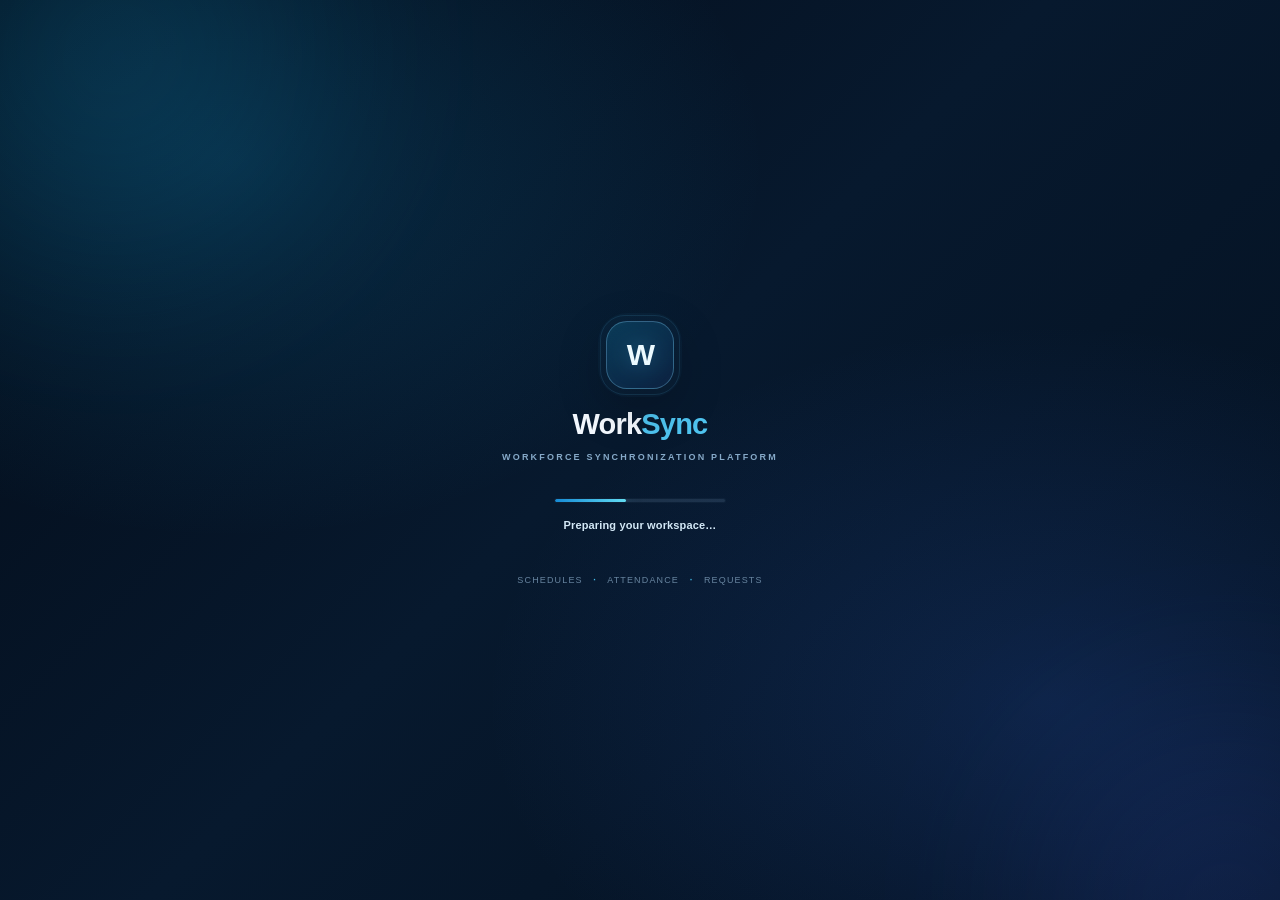
==== commit 4597e21d: "Update index.html Implement validated schedule shift and off-day exchanges" ====
--- a/index.html
+++ b/index.html
@@ -247,6 +247,111 @@
       </div>
       <div class="sm-note"><strong>Flow:</strong> Ingester flags consecutive/conflicting breaks → open <strong>Break dispersion</strong> to inspect SL risk by interval → adjust allocation. Coverage Briefs export the same health view for leadership.</div>
     </section>
+
+    <section id="breakDispersionView" class="view">
+  <div class="heading">
+    <div><h1>Break dispersion</h1><p>Plan breaks so enough agents stay on the phone. Run the whole day once, then read the grid, the status quo, and the proposal.</p></div>
+    <div class="pill">SM · DISPERSION</div>
+  </div>
+  <div style="margin-bottom:12px"><button type="button" class="secondary" id="dispBackSm">← Schedule Management</button></div>
+
+  <div class="cov-toolbar" style="align-items:end">
+    <div class="field"><label>Date (PHT)</label><input type="date" id="dispDate"></div>
+    <div class="field"><label>Day from</label><input type="time" id="dispFrom" value="06:00"></div>
+    <div class="field"><label>Day to</label><input type="time" id="dispTo" value="22:00"></div>
+    <div class="field"><label>Current time <span class="muted" style="font-weight:400">(from PC clock)</span></label><input type="time" id="dispNow" step="60"></div>
+    <button type="button" class="secondary" id="dispNowPcBtn" title="Use this computer's clock">PC clock</button>
+    <button type="button" class="secondary" id="dispNowPhtBtn" title="Use the current time in Manila (PHT), which is the time zone the schedule is in">PHT now</button>
+    <div id="dispNowNote" class="muted" style="font-size:12px;flex-basis:100%"></div>
+    <div class="field"><label>Minimum on phone (optional)</label><input type="number" id="dispMinAvail" min="1" max="19" value="" placeholder="none" style="width:110px"></div>
+    <div class="field"><label>Voice agents</label><input type="number" id="dispVoiceTotal" min="1" max="200" value="19" style="width:90px"></div>
+    <div class="field"><label>Pulled for training</label><input type="number" id="dispManualOff" min="0" max="19" value="0" style="width:110px" title="Agents pulled for training or other, for the whole day"></div>
+    <button type="button" class="publish" id="runWholeDayBtn">Run whole day</button>
+    <button type="button" class="secondary" id="dispExportBtn" disabled>Export CSV</button>
+  </div>
+  <div class="sm-note" style="margin-top:10px"><strong>Legend:</strong> Scan first. Nothing is filtered or capped: every overlap, every back-to-back, and every slot with 2 or more agents off at once is listed below the grid. Minimum on phone is optional: without it, the engine still proposes a lower-clash staggered plan, while coverage is unrated. If set, the minimum is used for coverage-risk labels. <em>Pulled for training</em> removes that many agents from the phone for the whole day. Nothing is changed by running this.</div>
+  <div id="dispMsg" style="margin-top:10px"></div>
+
+  <div style="margin-top:18px">
+    <h3 style="margin:0 0 6px;font-size:16px">1 · Day grid (status quo)</h3>
+    <div class="cov-stat-row" id="dispStats" style="display:none">
+      <div class="cov-stat"><b id="dispStatGreen">0</b><span>Green intervals · set target</span></div>
+      <div class="cov-stat"><b id="dispStatAmber">0</b><span>Amber intervals · set target</span></div>
+      <div class="cov-stat"><b id="dispStatRed">0</b><span>Red intervals · set target</span></div>
+      <div class="cov-stat"><b id="dispStatTrain">0</b><span>Training / pull-out events</span></div>
+    </div>
+    <div id="dsMsg"></div>
+    <div id="dsSummary"></div>
+    <div class="cov-table-wrap" style="margin-top:8px">
+      <table class="cov-table">
+        <thead><tr><th>Time</th><th>CCAC</th></tr></thead>
+        <tbody id="dsGridBody"><tr><td colspan="2" class="muted">Set the day above, then press Run whole day.</td></tr></tbody>
+      </table>
+    </div>
+    <div class="muted" style="font-size:12px;margin-top:6px">Click any row to see who is off-phone in that slot.</div>
+    <div id="dsDrill"></div>
+  </div>
+
+  <div style="margin-top:18px"><div id="dsPairs"></div></div>
+
+  <div style="margin-top:18px">
+    <h3 style="margin:0 0 8px;font-size:16px">2 · Status quo against proposed</h3>
+    <div id="cmpBox"><div class="muted" style="font-size:13px">Run the whole day to compare.</div></div>
+  </div>
+
+  <div id="dispProposePanel" style="display:none;margin-top:18px">
+    <h3 style="margin:0 0 8px;font-size:16px">Proposed break dispersion</h3>
+    <p id="dispProposeSummary" style="margin:0 0 12px;font-size:12px;color:#53677c"></p>
+    <div style="display:flex;gap:10px;align-items:end;flex-wrap:wrap;margin:0 0 10px">
+      <div class="field" style="min-width:240px;max-width:360px;flex:1"><label for="dispAgentSearch">Find an agent to refine</label><input id="dispAgentSearch" type="search" placeholder="Search name or employee ID"></div>
+      <button type="button" class="secondary" id="dispShowAllAgents">Show all agents</button>
+      <span class="muted" style="font-size:12px">Edit a single agent or the full table; recommendations remain the starting point.</span>
+    </div>
+    <div class="cov-table-wrap">
+      <table class="cov-table">
+        <thead><tr>
+          <th>Employee ID</th><th>Name</th><th>Shift</th><th>Break 1</th><th>Lunch 1</th><th>Break 2</th><th>Lunch 2</th><th>BOP</th>
+        </tr></thead>
+        <tbody id="dispProposeBody"></tbody>
+      </table>
+    </div>
+    <div id="dispEditValidation" style="margin-top:10px"></div>
+    <div class="lr-actions" style="margin-top:10px;justify-content:flex-start;gap:8px;flex-wrap:wrap">
+      <button type="button" class="secondary" id="dispValidateEdits">Validate edited plan</button>
+      <button type="button" class="secondary" id="dispResetEdits">Reset to recommendation</button>
+      <button type="button" class="secondary" id="dispProposeExport">Export formatted Excel</button>
+      <button type="button" id="dispExportEdited" disabled>Export validated bulk plan</button>
+      <button type="button" class="publish" id="dispApplyBtn" disabled>Apply to Schedule</button>
+      <span style="font-size:11px;color:#667a91">Edits stay in this preview. Use "Apply to Schedule" to write the validated plan to the live database.</span>
+    </div>
+  </div>
+
+  <details style="margin-top:18px;background:#fff;border:1px solid #e3ebf3;border-radius:12px;padding:12px 14px">
+    <summary style="cursor:pointer;font-weight:700;color:#1f3550">Full detail, row by row <span style="font-weight:400;color:#53677c">· click to open</span></summary>
+    <div style="display:flex;justify-content:space-between;align-items:center;margin:10px 0 8px;font-size:12px;color:#53677c">
+      <span>Time order. Red and amber rows need attention.</span>
+      <label style="display:flex;align-items:center;gap:6px;cursor:pointer"><input type="checkbox" id="dispShowAll" onchange="document.getElementById('dispTableWrap').classList.toggle('show-all',this.checked)"> Show all columns</label>
+    </div>
+    <div class="cov-table-wrap" id="dispTableWrap">
+      <table class="cov-table">
+        <thead><tr>
+          <th>Health</th><th>Time</th><th>Scheduled</th><th>Off-phone</th><th class="col-extra">Training</th><th>Available</th><th class="col-extra">Allocatable (×2)</th><th class="col-extra">SL outlook</th><th>Who is off</th>
+        </tr></thead>
+        <tbody id="dispBody"><tr><td colspan="9" class="muted">Run the whole day to fill this in.</td></tr></tbody>
+      </table>
+    </div>
+  </details>
+
+  <!-- Hidden controls kept so the existing logic still finds them -->
+  <div id="legacyDispControls" style="display:none">
+    <button type="button" id="dispRunBtn">Analyze day</button>
+    <button type="button" id="dispProposeBtn">Propose dispersion</button>
+    <input type="time" id="dsFrom" value="06:00"><input type="time" id="dsTo" value="22:00"><input type="time" id="dsInterval" value="13:00">
+    <input type="number" id="dsBorrow" value="0"><input type="checkbox" id="dsOnlyProblems">
+    <button type="button" id="dsRunBtn">Scan whole day</button>
+    <button type="button" id="dsDrillBtn">Drill down interval</button>
+  </div>
+</section>
     
     <section id="scheduleEngineView" class="view">
   <iframe id="scheduleEngineFrame" class="schedule-engine-frame" title="WorkSync WFM Schedule Ingestion" src="schedule-engine.html"></iframe>
@@ -450,7 +555,11 @@
       <div id="chgFormWrap">
         <div class="sm-note"><strong>Make a change (WFM).</strong> Enter the approval reference from the email, then preview before applying. The change updates the current published schedule and is logged.</div>
         <div class="chg-top">
-          <div class="field"><label>Type</label><select id="chgType"><option value="EDIT">Edit one shift</option><option value="SWAP">Swap two shifts</option></select></div>
+          <div class="field"><label>Type</label> <select id="chgType">
+  <option value="EDIT">Edit one shift</option>
+  <option value="SHIFT_SWAP">Same-day shift exchange</option>
+  <option value="OFFDAY_SWAP">Off-day exchange (two dates)</option>
+</select> </div>
           <div class="field" style="flex:2"><label>Approval ref (email subject, date, approver)</label><input id="chgRef" placeholder="e.g. Swap request · 20 Oct · approved by J. Par"></div>
           <div class="field" style="flex:2"><label>Reason</label><input id="chgReason" placeholder="Short reason"></div>
         </div>
@@ -2411,71 +2520,287 @@
     out.textContent = hits.length>1 ? "More than one match. Pick the exact entry from the list." : "No roster match. Pick a name from the list.";
   }
 }
-async function chgCurrent(eid,date){
-  const {data:vers}=await sb.from("schedule_versions").select("id").eq("status","published");
-  const ids=(vers||[]).map(v=>v.id);
-  if(!ids.length) return null;
-  const {data:rows}=await sb.from("schedules").select("schedule_status,shift_start,shift_end,schedule_version_id")
-    .eq("employee_id",eid).eq("schedule_date",date).in("schedule_version_id",ids).order("id",{ascending:false}).limit(1);
-  return (rows&&rows[0])||null;
-}
-function chgReadSide(p){
-  const eid=($(`chg${p}Eid`)?.value||"").trim();
+/* WorkSync V2 — Schedule Changes exchange modes
+   Replace the existing block from `async function chgCurrent(eid,date){`
+   through the closing brace of `async function chgApply(){`.
+   Keep the existing `loadChangeLog()` function immediately after this block.
+*/
+
+async function chgLoadPublishedRows(employeeIds, dates) {
+  const ids = [...new Set(employeeIds.map(x => String(x || "").trim()).filter(Boolean))];
+  const dayList = [...new Set(dates.map(x => String(x || "").slice(0, 10)).filter(Boolean))];
+  if (!ids.length || !dayList.length) throw new Error("Select both agents and all required dates.");
+
+  const dateFrom = [...dayList].sort()[0];
+  const dateTo = [...dayList].sort().at(-1);
+  const { data: versions, error: versionError } = await sb.from("schedule_versions")
+    .select("id,week_start,week_end,version_number,published_at,lob")
+    .eq("status", "published")
+    .eq("lob", "CCAC")
+    .lte("week_start", dateFrom)
+    .gte("week_end", dateTo)
+    .order("published_at", { ascending: false, nullsFirst: false })
+    .order("version_number", { ascending: false })
+    .limit(1);
+  if (versionError) throw versionError;
+  const version = versions?.[0];
+  if (!version) throw new Error("No single published CCAC schedule version covers the selected date(s).");
+
+  const { data: rows, error: rowsError } = await sb.from("schedules")
+    .select("id,employee_id,schedule_date,schedule_status,shift_start,shift_end,schedule_version_id")
+    .eq("schedule_version_id", version.id)
+    .in("employee_id", ids)
+    .in("schedule_date", dayList);
+  if (rowsError) throw rowsError;
+
+  const rowMap = new Map((rows || []).map(r => [
+    `${String(r.employee_id).trim()}|${String(r.schedule_date).slice(0, 10)}`,
+    r
+  ]));
+  const missing = [];
+  ids.forEach(eid => dayList.forEach(date => {
+    if (!rowMap.has(`${eid}|${date}`)) missing.push(`${eid} on ${date}`);
+  }));
+  if (missing.length) throw new Error(`Published schedule row missing: ${missing.join("; ")}. Nothing can be previewed or applied.`);
+
+  const scheduleIds = rows.map(r => r.id);
+  let activities = [];
+  if (scheduleIds.length) {
+    const { data, error } = await sb.from("schedule_activities")
+      .select("schedule_id,activity_type,start_time,end_time")
+      .in("schedule_id", scheduleIds)
+      .order("start_time");
+    if (error) throw error;
+    activities = data || [];
+  }
+  return { version, rows: rows || [], rowMap, activities };
+}
+
+async function chgCurrent(eid, date) {
+  // Keep Edit preview aligned with the existing apply_schedule_change RPC:
+  // inspect published versions newest-first and use the newest version that has this row.
+  const { data: versions, error: versionError } = await sb.from("schedule_versions")
+    .select("id,published_at")
+    .eq("status", "published")
+    .order("published_at", { ascending: false, nullsFirst: false });
+  if (versionError) throw versionError;
+  for (const version of (versions || [])) {
+    const { data: rows, error } = await sb.from("schedules")
+      .select("id,employee_id,schedule_date,schedule_status,shift_start,shift_end,schedule_version_id")
+      .eq("schedule_version_id", version.id)
+      .eq("employee_id", eid)
+      .eq("schedule_date", date)
+      .order("id", { ascending: false })
+      .limit(1);
+    if (error) throw error;
+    if (rows?.[0]) return rows[0];
+  }
+  return null;
+}
+
+function chgReadSide(p) {
+  const eid = ($(`chg${p}Eid`)?.value || "").trim();
   return {
-    employee_id:eid,
-    schedule_date:$(`chg${p}Date`)?.value||"",
-    schedule_status:$(`chg${p}Status`)?.value||"",
-    shift_start:$(`chg${p}Start`)?.value||null,
-    shift_end:$(`chg${p}End`)?.value||null
+    employee_id: eid,
+    schedule_date: $(`chg${p}Date`)?.value || "",
+    schedule_status: $(`chg${p}Status`)?.value || "",
+    shift_start: $(`chg${p}Start`)?.value || null,
+    shift_end: $(`chg${p}End`)?.value || null
   };
 }
-function chgValidate(){
-  const type=$("chgType").value;
-  const sides=[chgReadSide("A")].concat(type==="SWAP"?[chgReadSide("B")]:[]);
-  for(const x of sides){
-    if(!x.employee_id||!x.schedule_date) return "Pick each agent from the list and set a date.";
-    if(x.schedule_status==="WORKING" && (!x.shift_start||!x.shift_end)) return "WORKING needs a start and end time.";
-  }
-  if(!($("chgRef").value||"").trim()) return "Approval reference is required.";
-  if(!($("chgReason").value||"").trim()) return "Reason is required.";
-  if(type==="SWAP" && sides[0].employee_id===sides[1].employee_id) return "A swap needs two different agents.";
+
+function chgValidate() {
+  const type = $("chgType")?.value || "EDIT";
+  const a = chgReadSide("A");
+  const b = chgReadSide("B");
+  if (!a.employee_id) return "Pick Agent A from the roster list.";
+  if (!a.schedule_date) return "Select the required date.";
+  if (type !== "EDIT" && !b.employee_id) return "Pick Agent B from the roster list.";
+  if (type !== "EDIT" && a.employee_id === b.employee_id) return "A schedule exchange requires two different agents.";
+  if (type === "EDIT" && a.schedule_status === "WORKING") {
+    if (!a.shift_start || !a.shift_end) return "WORKING needs a start and end time.";
+    if (a.shift_end <= a.shift_start) return "Shift end must be later than shift start.";
+  }
+  if (type === "SHIFT_SWAP" && a.schedule_date !== b.schedule_date) {
+    return "A same-day shift exchange requires the same date for both agents.";
+  }
+  if (type === "OFFDAY_SWAP") {
+    if (!b.schedule_date) return "Select the second date for the off-day exchange.";
+    if (a.schedule_date === b.schedule_date) return "An off-day exchange requires two different dates.";
+  }
+  if (!String($("chgRef")?.value || "").trim()) return "Approval reference is required.";
+  if (!String($("chgReason")?.value || "").trim()) return "Reason is required.";
   return "";
 }
-function chgSummaryLine(x,cur){
-  const now=x.schedule_status+(x.shift_start&&x.shift_end?" "+x.shift_start+"–"+x.shift_end:"");
-  const was=cur ? cur.schedule_status+(cur.shift_start&&cur.shift_end?" "+chgTime(cur.shift_start)+"–"+chgTime(cur.shift_end):"") : "no published row";
+
+function chgDisplayShift(row) {
+  if (!row) return "—";
+  const status = String(row.schedule_status || "—").toUpperCase();
+  if (status !== "WORKING") return status;
+  return `${status} ${chgTime(row.shift_start)}–${chgTime(row.shift_end)}`;
+}
+
+function chgPortableActivityCheck(activities) {
+  const allowed = new Set(["break 1", "lunch 1", "break 2", "lunch 2", "bop"]);
+  const unsupported = [...new Set((activities || [])
+    .map(a => String(a.activity_type || "").trim())
+    .filter(name => !allowed.has(name.toLowerCase())))];
+  if (unsupported.length) {
+    throw new Error(`Exchange blocked: these scheduled activities are not automatically transferable: ${unsupported.join(", ")}. Have WFM review them first.`);
+  }
+}
+
+async function chgBuildSwapPreview(type, a, b) {
+  const dateA = a.schedule_date;
+  const dateB = type === "SHIFT_SWAP" ? dateA : b.schedule_date;
+  const loaded = await chgLoadPublishedRows([a.employee_id, b.employee_id], [dateA, dateB]);
+  const get = (eid, date) => loaded.rowMap.get(`${eid}|${date}`);
+  const a1 = get(a.employee_id, dateA);
+  const b1 = get(b.employee_id, dateA);
+
+  if (type === "SHIFT_SWAP") {
+    if (String(a1.schedule_status).toUpperCase() !== "WORKING" || String(b1.schedule_status).toUpperCase() !== "WORKING") {
+      throw new Error("Same-day shift exchange requires both agents to be WORKING on the selected date.");
+    }
+    if (!a1.shift_start || !a1.shift_end || !b1.shift_start || !b1.shift_end) {
+      throw new Error("Both published WORKING rows must have valid shift start and end times.");
+    }
+    if (String(a1.shift_start).slice(0, 5) === String(b1.shift_start).slice(0, 5) &&
+        String(a1.shift_end).slice(0, 5) === String(b1.shift_end).slice(0, 5)) {
+      throw new Error("These agents already have identical shift times; there is nothing to exchange.");
+    }
+    const rowIds = new Set([a1.id, b1.id]);
+    const relevant = loaded.activities.filter(x => rowIds.has(x.schedule_id));
+    chgPortableActivityCheck(relevant);
+    const actsA = relevant.filter(x => x.schedule_id === a1.id).length;
+    const actsB = relevant.filter(x => x.schedule_id === b1.id).length;
+    const html = [
+      `<div><strong>${escapeHtml(a1.employee_id)}</strong> · ${escapeHtml(dateA)} — ${escapeHtml(chgDisplayShift(a1))} → <strong>${escapeHtml(chgDisplayShift({ ...a1, shift_start: b1.shift_start, shift_end: b1.shift_end }))}</strong> · ${actsA} activity record(s) move with the exchanged shift.</div>`,
+      `<div><strong>${escapeHtml(b1.employee_id)}</strong> · ${escapeHtml(dateA)} — ${escapeHtml(chgDisplayShift(b1))} → <strong>${escapeHtml(chgDisplayShift({ ...b1, shift_start: a1.shift_start, shift_end: a1.shift_end }))}</strong> · ${actsB} activity record(s) move with the exchanged shift.</div>`
+    ].join("");
+    return { mode: type, employeeA: a.employee_id, employeeB: b.employee_id, dateA, dateB, versionId: loaded.version.id, expectedRows: loaded.rows.map(r => ({ employee_id: r.employee_id, schedule_date: String(r.schedule_date).slice(0, 10), schedule_status: r.schedule_status, shift_start: r.shift_start, shift_end: r.shift_end })), activityCount: relevant.length, html };
+  }
+
+  const a2 = get(a.employee_id, dateB);
+  const b2 = get(b.employee_id, dateB);
+  const status = r => String(r.schedule_status || "").trim().toUpperCase();
+  const patternOne = status(a1) === "WORKING" && status(a2) === "OFF" &&
+                     status(b1) === "OFF" && status(b2) === "WORKING";
+  const patternTwo = status(a1) === "OFF" && status(a2) === "WORKING" &&
+                     status(b1) === "WORKING" && status(b2) === "OFF";
+  if (!patternOne && !patternTwo) {
+    throw new Error("Off-day exchange requires a reciprocal pattern across the two dates: one agent WORKING then OFF, and the other OFF then WORKING.");
+  }
+
+  const offRows = [a1, a2, b1, b2].filter(r => status(r) === "OFF");
+  const offIds = new Set(offRows.map(r => r.id));
+  const workingIds = new Set([a1, a2, b1, b2].filter(r => status(r) === "WORKING").map(r => r.id));
+  const relevant = loaded.activities.filter(x => [...offIds, ...workingIds].includes(x.schedule_id));
+  if (relevant.some(x => offIds.has(x.schedule_id))) {
+    throw new Error("Off-day exchange blocked: an OFF row already contains activity records. Review that schedule row first.");
+  }
+  chgPortableActivityCheck(relevant);
+  const html = [
+    `<div><strong>${escapeHtml(a1.employee_id)}</strong> · ${escapeHtml(dateA)} — ${escapeHtml(chgDisplayShift(a1))} → <strong>${escapeHtml(chgDisplayShift(b1))}</strong></div>`,
+    `<div><strong>${escapeHtml(b1.employee_id)}</strong> · ${escapeHtml(dateA)} — ${escapeHtml(chgDisplayShift(b1))} → <strong>${escapeHtml(chgDisplayShift(a1))}</strong></div>`,
+    `<div><strong>${escapeHtml(a2.employee_id)}</strong> · ${escapeHtml(dateB)} — ${escapeHtml(chgDisplayShift(a2))} → <strong>${escapeHtml(chgDisplayShift(b2))}</strong></div>`,
+    `<div><strong>${escapeHtml(b2.employee_id)}</strong> · ${escapeHtml(dateB)} — ${escapeHtml(chgDisplayShift(b2))} → <strong>${escapeHtml(chgDisplayShift(a2))}</strong></div>`,
+    `<div class="muted" style="margin-top:6px">${relevant.length} break/lunch/BOP record(s) will move with the working shifts. Both agents' WORKING/OFF patterns will exchange across the two dates.</div>`
+  ].join("");
+  return { mode: type, employeeA: a.employee_id, employeeB: b.employee_id, dateA, dateB, versionId: loaded.version.id, expectedRows: loaded.rows.map(r => ({ employee_id: r.employee_id, schedule_date: String(r.schedule_date).slice(0, 10), schedule_status: r.schedule_status, shift_start: r.shift_start, shift_end: r.shift_end })), activityCount: relevant.length, html };
+}
+
+function chgSummaryLine(x, cur) {
+  const now = x.schedule_status + (x.shift_start && x.shift_end ? " " + x.shift_start + "–" + x.shift_end : "");
+  const was = cur ? cur.schedule_status + (cur.shift_start && cur.shift_end ? " " + chgTime(cur.shift_start) + "–" + chgTime(cur.shift_end) : "") : "no published row";
   return `<div><strong>${escapeHtml(x.employee_id)}</strong> · ${escapeHtml(x.schedule_date)} — ${escapeHtml(was)} → <strong>${escapeHtml(now)}</strong></div>`;
 }
-async function chgPreview(){
-  const err=chgValidate();
-  if(err){ $("chgPreview").innerHTML='<div class="banner warn">'+escapeHtml(err)+'</div>'; return null; }
-  const type=$("chgType").value;
-  const sides=[chgReadSide("A")].concat(type==="SWAP"?[chgReadSide("B")]:[]);
-  const lines=[];
-  for(const x of sides){ lines.push(chgSummaryLine(x, await chgCurrent(x.employee_id,x.schedule_date))); }
-  $("chgPreview").innerHTML='<div class="chg-preview"><div style="font-weight:800;margin-bottom:6px">'+(type==="SWAP"?"Swap":"Edit")+' preview</div>'+lines.join("")+'<div class="muted" style="margin-top:8px;font-size:12px">Ref: '+escapeHtml($("chgRef").value.trim())+'</div></div>';
-  return sides;
-}
-async function chgApply(){
-  const sides=await chgPreview();
-  if(!sides) return;
-  if(!confirm("Apply this change? It updates the published schedule and is logged.")) return;
-  const type=$("chgType").value;
-  const edits=sides.map(x=>({employee_id:x.employee_id,schedule_date:x.schedule_date,schedule_status:x.schedule_status,shift_start:x.shift_start,shift_end:x.shift_end}));
-  $("chgApplyBtn").disabled=true;
-  try{
-    const {data,error}=await sb.rpc("apply_schedule_change",{p_change_type:type,p_approval_ref:$("chgRef").value.trim(),p_reason:$("chgReason").value.trim(),p_edits:edits});
-    if(error) throw error;
-    const brk=data?.break_lunch_activities_on_changed_rows||0;
-    $("chgResult").innerHTML='<div class="banner ok"><strong>Saved.</strong> '+escapeHtml(String(data?.rows_changed||0))+' row(s) changed and logged.'+
-      (brk?' <strong>'+brk+' break/lunch activit'+(brk===1?'y':'ies')+' on these rows need checking</strong> (they do not move automatically).':'')+'</div>';
-    $("chgPreview").innerHTML="";
-    loadChangeLog();
-  }catch(err){
-    console.error("Schedule change failed:",err);
-    $("chgResult").innerHTML='<div class="banner err">Not saved: '+escapeHtml(err.message||String(err))+'</div>';
-  }finally{ $("chgApplyBtn").disabled=false; }
-}
+
+async function chgPreview() {
+  const err = chgValidate();
+  if (err) {
+    $("chgPreview").innerHTML = '<div class="banner warn">' + escapeHtml(err) + '</div>';
+    return null;
+  }
+  const type = $("chgType").value;
+  try {
+    if (type === "EDIT") {
+      const side = chgReadSide("A");
+      const current = await chgCurrent(side.employee_id, side.schedule_date);
+      if (!current) throw new Error(`No published schedule row for ${side.employee_id} on ${side.schedule_date}.`);
+      const html = `<div class="chg-preview"><div style="font-weight:800;margin-bottom:6px">Edit preview</div>${chgSummaryLine(side, current)}<div class="muted" style="margin-top:8px;font-size:12px">Ref: ${escapeHtml($("chgRef").value.trim())}</div></div>`;
+      $("chgPreview").innerHTML = html;
+      return { mode: "EDIT", sides: [side] };
+    }
+    const plan = await chgBuildSwapPreview(type, chgReadSide("A"), chgReadSide("B"));
+    $("chgPreview").innerHTML = `<div class="chg-preview"><div style="font-weight:800;margin-bottom:6px">${type === "SHIFT_SWAP" ? "Same-day shift exchange preview" : "Off-day exchange preview"}</div>${plan.html}<div class="muted" style="margin-top:8px;font-size:12px">Ref: ${escapeHtml($("chgRef").value.trim())}</div></div>`;
+    return plan;
+  } catch (error) {
+    console.error("Schedule change preview failed:", error);
+    $("chgPreview").innerHTML = '<div class="banner warn">Preview blocked: ' + escapeHtml(error.message || String(error)) + '</div>';
+    return null;
+  }
+}
+
+async function chgApply() {
+  const plan = await chgPreview();
+  if (!plan) return;
+  const type = $("chgType").value;
+  const confirmation = type === "EDIT"
+    ? "Apply this approved schedule edit? The published schedule and change log will be updated."
+    : `Apply this ${type === "SHIFT_SWAP" ? "same-day shift exchange" : "two-date off-day exchange"}? The affected shift activities, published schedule rows, audit log, and notifications will be updated together.`;
+  if (!confirm(confirmation)) return;
+
+  const button = $("chgApplyBtn");
+  button.disabled = true;
+  try {
+    let data;
+    if (type === "EDIT") {
+      const side = plan.sides[0];
+      const result = await sb.rpc("apply_schedule_change", {
+        p_change_type: "EDIT",
+        p_approval_ref: $("chgRef").value.trim(),
+        p_reason: $("chgReason").value.trim(),
+        p_edits: [{
+          employee_id: side.employee_id,
+          schedule_date: side.schedule_date,
+          schedule_status: side.schedule_status,
+          shift_start: side.shift_start,
+          shift_end: side.shift_end
+        }]
+      });
+      if (result.error) throw result.error;
+      data = result.data;
+    } else {
+      const result = await sb.rpc("apply_schedule_swap", {
+        p_swap_type: type,
+        p_employee_a: plan.employeeA,
+        p_employee_b: plan.employeeB,
+        p_date_a: plan.dateA,
+        p_date_b: plan.dateB,
+        p_expected_version_id: plan.versionId,
+        p_expected_rows: plan.expectedRows,
+        p_approval_ref: $("chgRef").value.trim(),
+        p_reason: $("chgReason").value.trim()
+      });
+      if (result.error) throw result.error;
+      data = result.data;
+    }
+
+    $("chgResult").innerHTML = '<div class="banner ok"><strong>Saved.</strong> ' +
+      escapeHtml(String(data?.rows_changed || 0)) + ' schedule row(s) changed and logged.' +
+      (data?.activities_transferred ? ' ' + escapeHtml(String(data.activities_transferred)) + ' break/lunch/BOP record(s) moved with the shifts.' : '') +
+      '</div>';
+    $("chgPreview").innerHTML = "";
+    await loadChangeLog();
+  } catch (error) {
+    console.error("Schedule change failed:", error);
+    $("chgResult").innerHTML = '<div class="banner err">Not saved: ' + escapeHtml(error.message || String(error)) + '</div>';
+  } finally {
+    button.disabled = false;
+  }
+}
+
 async function loadChangeLog(){
   const body=$("chgLogBody"); if(!body) return;
   const from=($("chgFrom")?.value||"").slice(0,10), to=($("chgTo")?.value||"").slice(0,10);
@@ -2502,13 +2827,63 @@
     </tr>`;
   }).join("");
 }
-function chgSetSwapFields(){
-  $("chgBWrap").style.display = $("chgType").value==="SWAP" ? "" : "none";
-}
-document.getElementById("verintWorkspaceNav")?.addEventListener(
-  "click",
-  () => showView("verintWorkspace")
-);
+function chgSetSwapFields() {
+  const type = $("chgType")?.value || "EDIT";
+  const isEdit = type === "EDIT";
+  const isShiftSwap = type === "SHIFT_SWAP";
+  const isOffdaySwap = type === "OFFDAY_SWAP";
+  const bWrap = $("chgBWrap");
+
+  if (bWrap) bWrap.style.display = isEdit ? "none" : "";
+
+  ["A", "B"].forEach(side => {
+    const statusField = $(`chg${side}Status`)?.closest(".field");
+    const timesField = $(`chg${side}Start`)?.closest(".chg-times`);
+
+    if (statusField) statusField.style.display = isEdit ? "" : "none";
+    if (timesField) timesField.style.display = isEdit ? "" : "none";
+  });
+
+  const dateA = $("chgADate");
+  const dateB = $("chgBDate");
+  const labelA = dateA?.closest(".field")?.querySelector("label");
+  const labelB = dateB?.closest(".field")?.querySelector("label");
+
+  if (dateA && !dateA.dataset.swapSyncBound) {
+    dateA.addEventListener("change", () => {
+      if ($("chgType")?.value === "SHIFT_SWAP" && dateB) {
+        dateB.value = dateA.value;
+      }
+    });
+    dateA.dataset.swapSyncBound = "1";
+  }
+
+  if (dateB) {
+    dateB.disabled = isShiftSwap;
+    if (isShiftSwap && dateA) dateB.value = dateA.value;
+  }
+
+  if (labelA) {
+    labelA.textContent = isShiftSwap ? "Exchange date" : isOffdaySwap ? "Date 1" : "Date";
+  }
+  if (labelB) {
+    labelB.textContent = isShiftSwap ? "Same date" : "Date 2";
+  }
+
+  const note = $("chgFormWrap")?.querySelector(".sm-note");
+
+  if (note) {
+    if (isShiftSwap) {
+      note.innerHTML = '<strong>Same-day shift exchange (WFM).</strong> Choose two agents who are both WORKING on the same date. WorkSync exchanges their shift times and moves their Break 1, Lunch 1, Break 2, Lunch 2, and BOP records with the shifts. Special activities block the exchange for manual review.';
+    } else if (isOffdaySwap) {
+      note.innerHTML = '<strong>Off-day exchange (WFM).</strong> Choose two agents and two dates. Their published pattern must be reciprocal: one WORKING then OFF, the other OFF then WORKING. WorkSync exchanges both dates and moves compatible break/lunch/BOP records with the working shifts. Special activities block the exchange for manual review.';
+    } else {
+      note.innerHTML = '<strong>Make a change (WFM).</strong> Enter the approval reference from the email, then preview before applying. The change updates the current published schedule and is logged.';
+    }
+  }
+}
+
+chgSetSwapFields();
   function showView(name) {
     const branch=effectiveBranch();
   // Administrative Roster is not a TL workspace. TLs use the read-only team snapshot.
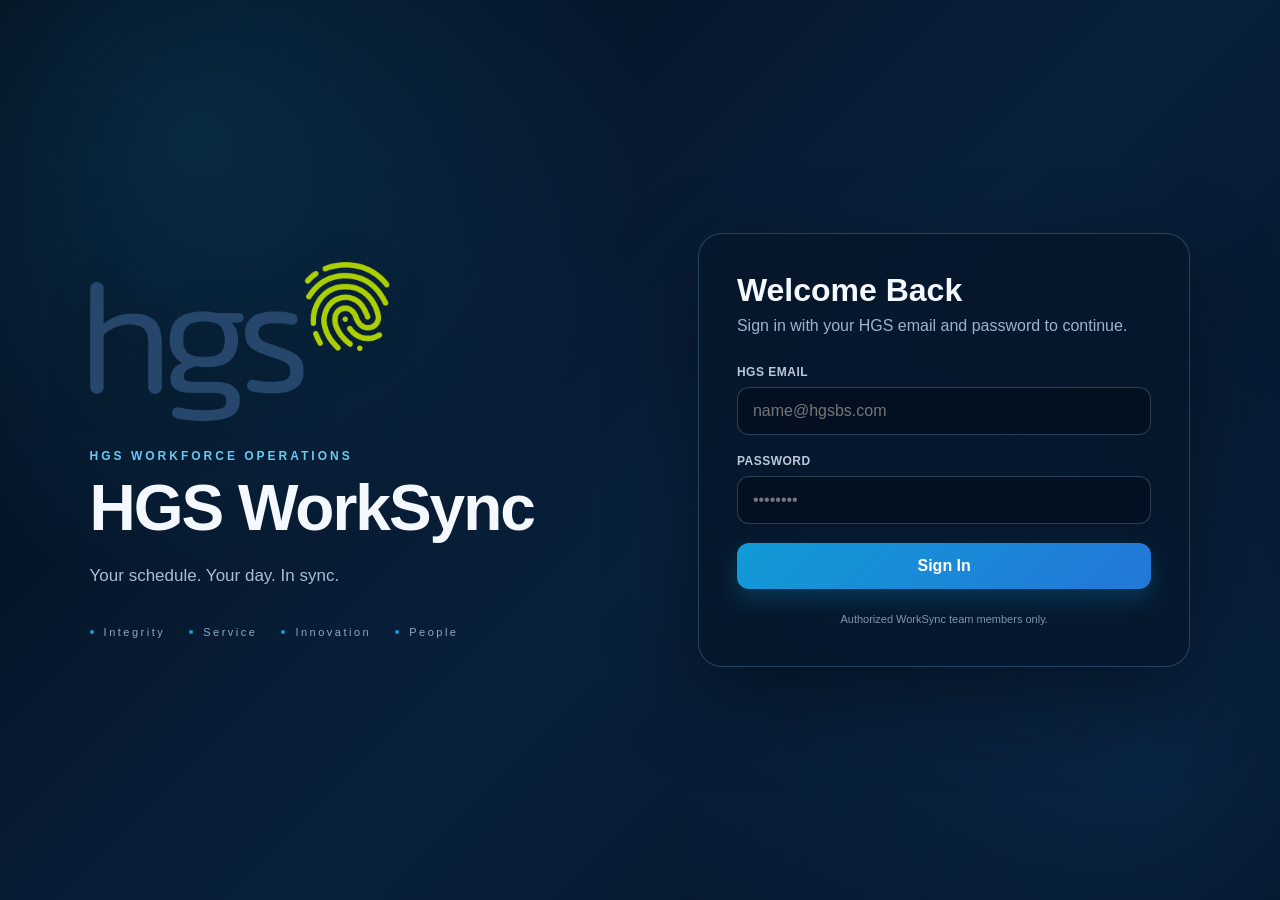
==== commit 0f93398f: "Update index.html Fix Schedule Changes UI initialization syntax" ====
--- a/index.html
+++ b/index.html
@@ -2836,13 +2836,23 @@
 
   if (bWrap) bWrap.style.display = isEdit ? "none" : "";
 
-  ["A", "B"].forEach(side => {
-    const statusField = $(`chg${side}Status`)?.closest(".field");
-    const timesField = $(`chg${side}Start`)?.closest(".chg-times`);
-
-    if (statusField) statusField.style.display = isEdit ? "" : "none";
-    if (timesField) timesField.style.display = isEdit ? "" : "none";
-  });
+ ["A", "B"].forEach(function(side) {
+  var statusEl = document.getElementById("chg" + side + "Status");
+  var startEl = document.getElementById("chg" + side + "Start");
+
+  var statusField = statusEl ? statusEl.parentElement : null;
+  var timesField = startEl && startEl.parentElement
+    ? startEl.parentElement.parentElement
+    : null;
+
+  if (statusField) {
+    statusField.style.display = isEdit ? "" : "none";
+  }
+
+  if (timesField) {
+    timesField.style.display = isEdit ? "" : "none";
+  }
+});
 
   const dateA = $("chgADate");
   const dateB = $("chgBDate");
